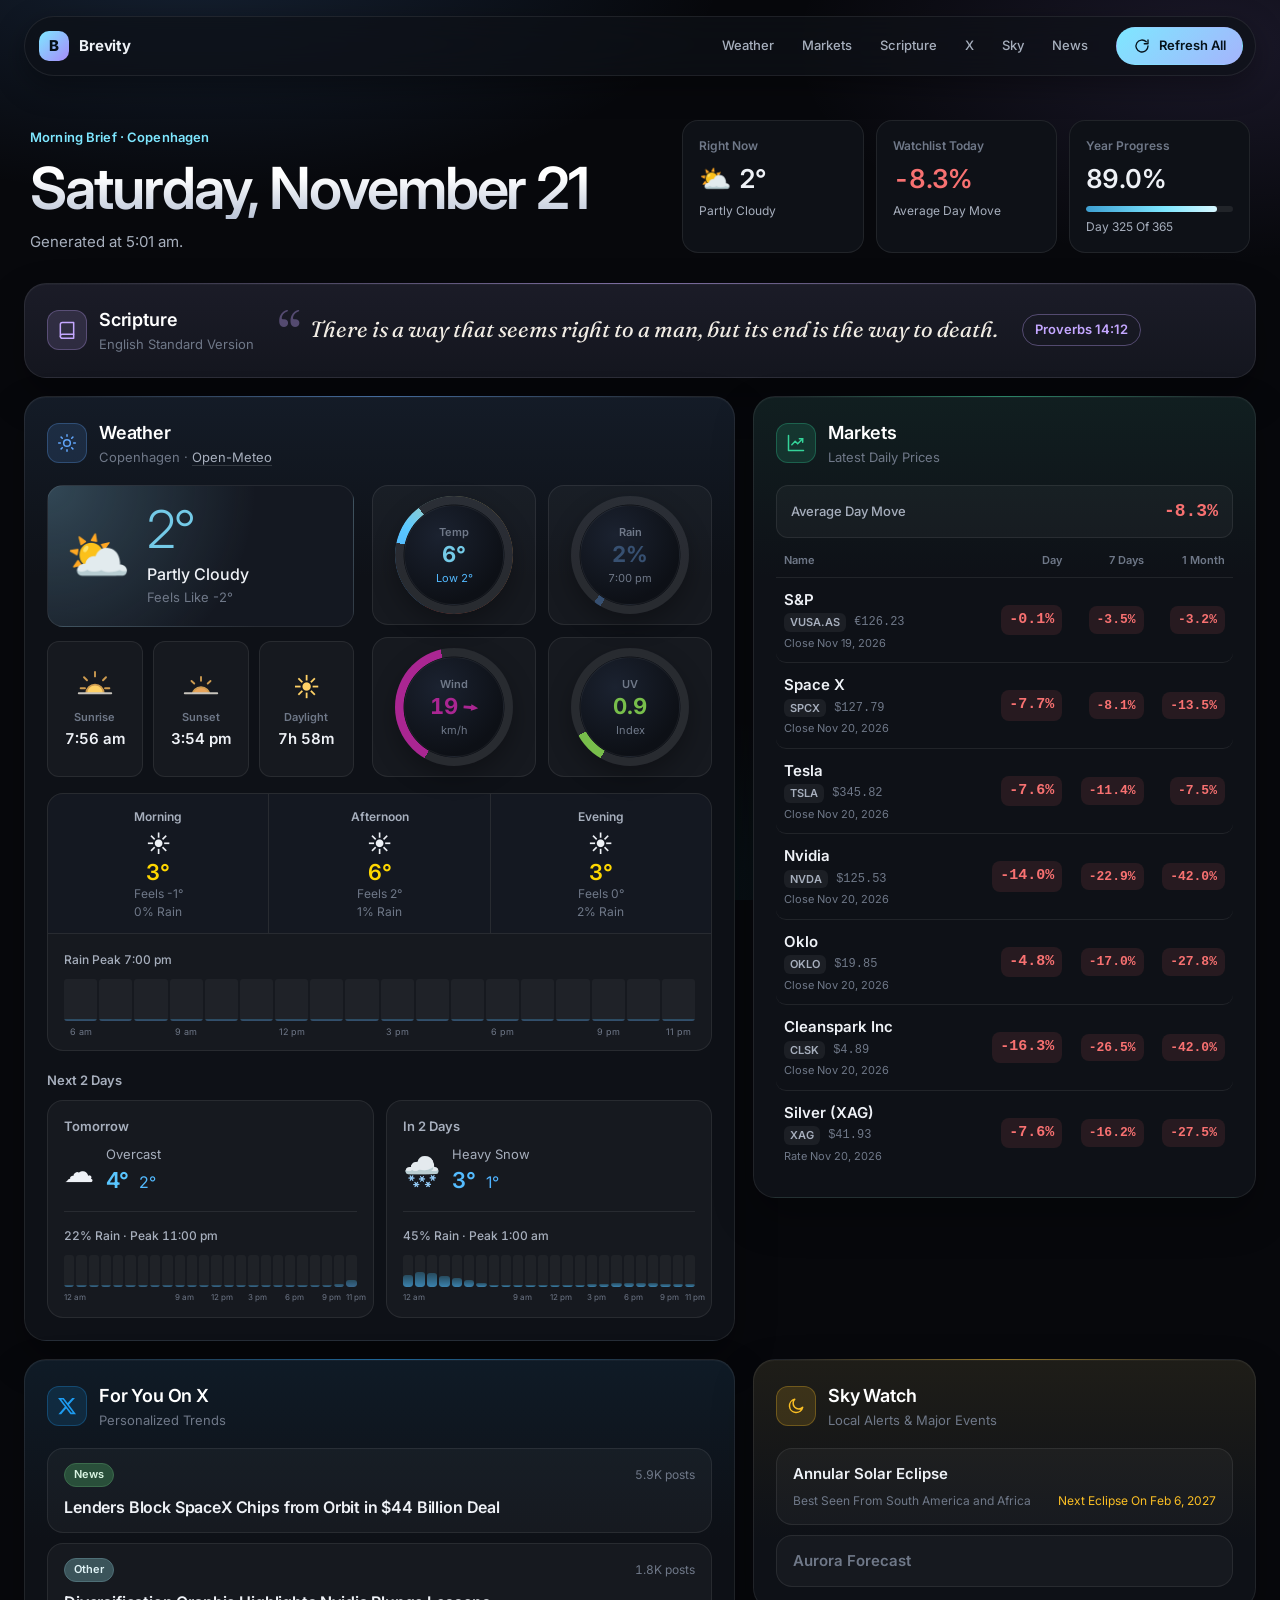
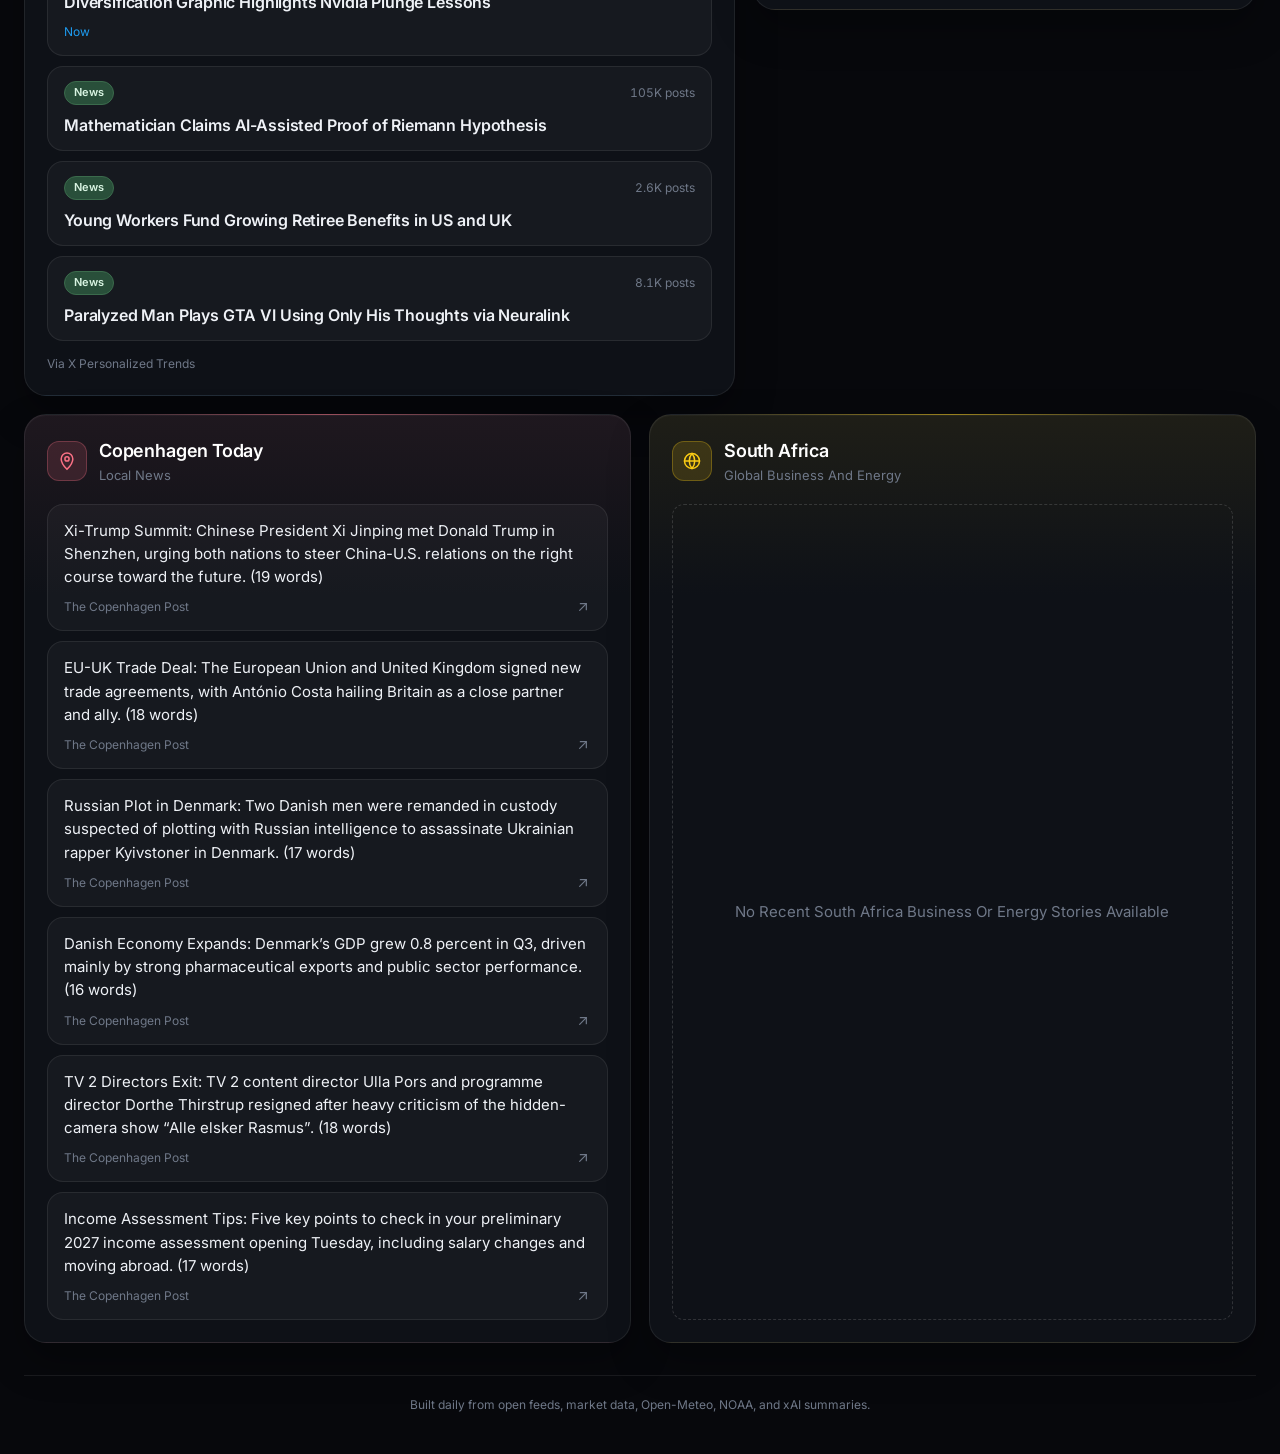
==== index.html @ 381da221 "Update Brevity content [skip ci]" ====
<!DOCTYPE html>
<html lang="en"><head>
    <meta charset="UTF-8">
    <meta name="viewport" content="width=device-width, initial-scale=1">
    <title>Brevity · Saturday, November 21</title>
    <meta name="description" content="Daily morning brief covering weather, markets, X, sky watch, and curated news.">
    <meta name="brevity-date" content="2026-11-21">
    <meta name="brevity-generated" content="2026-11-21T05:01:07+01:00" data-clock="5:01 am">
    <meta name="color-scheme" content="dark">
    <meta name="theme-color" content="#07080c">
    <link rel="icon" href="resources/favicon.png?v=eclipse" type="image/png">
    <link rel="icon" href="resources/favicon-32.png?v=eclipse" type="image/png" sizes="32x32">
    <link rel="icon" href="resources/favicon-16.png?v=eclipse" type="image/png" sizes="16x16">
    <link rel="apple-touch-icon" href="resources/apple-touch-icon.png?v=eclipse" sizes="180x180">
    <link rel="preconnect" href="https://fonts.googleapis.com" media="screen">
    <link rel="preconnect" href="https://fonts.gstatic.com" crossorigin media="screen">
    <link rel="stylesheet"
        href="https://fonts.googleapis.com/css2?family=Inter:wght@300;400;500;600;700&family=Fraunces:ital,wght@1,400;1,500&display=swap"
        media="screen">
    <link rel="stylesheet" href="brevity.css?v=revamp2">
    <link rel="stylesheet" href="brevity-web.css?v=revamp2" media="screen">
    <script src="brevity.js?v=revamp2" defer></script>
</head>

<body>
    <div class="page">
        <nav class="topbar" aria-label="Sections">
            <a class="brand" href="#top" aria-label="Brevity Home">
                <span class="brand-mark" aria-hidden="true">B</span>
                <span class="brand-name">Brevity</span>
            </a>
            <div class="topbar-links">
                <a href="#weather">Weather</a>
                <a href="#markets">Markets</a>
                <a href="#scripture">Scripture</a>
                <a href="#x">X</a>
                <a href="#sky">Sky</a>
                <a href="#copenhagen">News</a>
            </div>
            <button type="button" class="btn btn-primary" data-refresh-all data-repo="deanosmith/Brevity-Web"
                data-workflow="main.yml">
                <svg class="icon" viewBox="0 0 24 24" aria-hidden="true" focusable="false"><path d="M20 12a8 8 0 1 1-2.34-5.66" />
    <path d="M20 4v5h-5" /></svg><span data-refresh-label>Refresh All</span>
            </button>
        </nav>

        <header class="hero" id="top">
            <div class="hero-copy">
                <p class="eyebrow">Morning Brief · Copenhagen</p>
                <h1 class="hero-title">Saturday, November 21</h1>
                <p class="hero-sub">Generated at 5:01 am.</p>
            </div>
            <div class="hero-stats">
                <div class="stat">
                    <span class="stat-label">Right Now</span>
                    <span class="stat-value">
                        <span>⛅️</span>
                        <span>2°</span>
                    </span>
                    <span class="stat-sub">Partly Cloudy</span>
                </div>
                <div class="stat">
                    <span class="stat-label">Watchlist Today</span>
                    <span class="stat-value red">-8.3%</span>
                    <span class="stat-sub">Average Day Move</span>
                </div>
                <div class="stat">
                    <span class="stat-label">Year Progress</span>
                    <span class="stat-value">89.0%</span>
                    <span class="progress" aria-hidden="true"><span class="progress-fill"
                            style="width: 89.0%;"></span></span>
                    <span class="stat-sub">Day 325 Of 365</span>
                </div>
            </div>
        </header>

        <main class="layout">
            <section class="panel scripture-panel" id="scripture">
                <header class="panel-head">
    <div class="panel-title">
        <span class="panel-icon"><svg class="icon" viewBox="0 0 24 24" aria-hidden="true" focusable="false"><path d="M4 19.5A2.5 2.5 0 0 1 6.5 17H20V3H6.5A2.5 2.5 0 0 0 4 5.5z" />
    <path d="M4 19.5A2.5 2.5 0 0 0 6.5 22H20v-5" /></svg></span>
        <div class="panel-title-copy">
            <h2>Scripture</h2>
            <p class="panel-sub">
                English Standard Version
            </p>
        </div>
    </div>
</header>
                <div class="panel-body">
                    <figure class="verse">
                        <blockquote class="verse-text">There is a way that seems right to a man, but its end is the way to death.</blockquote>
                        <figcaption class="verse-caption">
                            <a class="verse-ref" href="https://www.biblegateway.com/passage/?search=Proverbs%2014%3A12&amp;version=ESV" target="_blank"
                                rel="noopener noreferrer">Proverbs 14:12</a>
                        </figcaption>
                    </figure>
                </div>
            </section>

            <section class="panel weather-panel" id="weather">
                <header class="panel-head">
    <div class="panel-title">
        <span class="panel-icon"><svg class="icon" viewBox="0 0 24 24" aria-hidden="true" focusable="false"><circle cx="12" cy="12" r="4" />
    <path
        d="M12 2v2M12 20v2M4.93 4.93l1.41 1.41M17.66 17.66l1.41 1.41M2 12h2M20 12h2M4.93 19.07l1.41-1.41M17.66 6.34l1.41-1.41" /></svg></span>
        <div class="panel-title-copy">
            <h2>Weather</h2>
            <p class="panel-sub">
                Copenhagen
                · <a class="source-link" href="https://open-meteo.com/" target="_blank" rel="noopener noreferrer">Open-Meteo</a>
            </p>
        </div>
    </div>
</header>
                <div class="panel-body">
                    <div class="weather-top">
                        <div class="weather-now-column">
                            <div class="weather-now-card"
                                style="--now-color: #87CEEB;">
                                <div class="weather-hero-icon">⛅️
                                </div>
                                <div class="weather-now-copy">
                                    <div class="weather-now-temp" style="color: #74cae7;">2°</div>
                                    <div class="weather-now-condition">Partly Cloudy</div>
                                    <div class="weather-now-feels">Feels Like -2°</div>
                                </div>
                            </div>

                            <div class="sun-path" role="img" aria-label="Sunrise and sunset">
                                <div class="sun-event">
                                    <svg class="sun-event-icon" viewBox="0 0 32 32" aria-hidden="true"
                                        focusable="false">
                                        <defs>
                                            <clipPath id="sunriseClip">
                                                <rect x="0" y="0" width="32" height="21" />
                                            </clipPath>
                                        </defs>
                                        <g clip-path="url(#sunriseClip)">
                                            <circle cx="16" cy="21" r="7" fill="#ffd166" stroke="#cd9b50"
                                                stroke-width="1.4" />
                                            <g fill="none" stroke="#cd9b50" stroke-width="1.5" stroke-linecap="round">
                                                <line x1="16" y1="4" x2="16" y2="7.5" />
                                                <line x1="7.2" y1="8.2" x2="9.6" y2="10.6" />
                                                <line x1="24.8" y1="8.2" x2="22.4" y2="10.6" />
                                                <line x1="4.5" y1="17" x2="8" y2="17" />
                                                <line x1="27.5" y1="17" x2="24" y2="17" />
                                            </g>
                                        </g>
                                        <line x1="3" y1="21" x2="29" y2="21" stroke="#c8c4bc" stroke-width="1.5"
                                            stroke-linecap="round" />
                                    </svg>
                                    <span class="sun-event-label">Sunrise</span>
                                    <span class="sun-event-time">7:56 am</span>
                                </div>
                                <div class="sun-event">
                                    <svg class="sun-event-icon" viewBox="0 0 32 32" aria-hidden="true"
                                        focusable="false">
                                        <defs>
                                            <clipPath id="sunsetClip">
                                                <rect x="0" y="0" width="32" height="21" />
                                            </clipPath>
                                        </defs>
                                        <g clip-path="url(#sunsetClip)">
                                            <circle cx="16" cy="23" r="7" fill="#e8a45a" stroke="#cd9b50"
                                                stroke-width="1.4" />
                                            <g fill="none" stroke="#cd9b50" stroke-width="1.5" stroke-linecap="round">
                                                <line x1="16" y1="8" x2="16" y2="11" />
                                                <line x1="8.4" y1="11.2" x2="10.6" y2="13.2" />
                                                <line x1="23.6" y1="11.2" x2="21.4" y2="13.2" />
                                            </g>
                                        </g>
                                        <line x1="3" y1="21" x2="29" y2="21" stroke="#c8c4bc" stroke-width="1.5"
                                            stroke-linecap="round" />
                                    </svg>
                                    <span class="sun-event-label">Sunset</span>
                                    <span class="sun-event-time">3:54 pm</span>
                                </div>
                                <div class="sun-event sun-daylight">
                                    <span class="sun-event-label">Daylight</span>
                                    <span class="sun-event-time">7h 58m</span>
                                </div>
                            </div>
                        </div>

                        <div class="dial-row">
                            <div class="dial-card">
                                <div class="dial dial-temp"
                                    style="--start: 20.0; --end: 31.4; --accent: #74cae7;">
                                    <div class="dial-face">
                                        <div class="dial-label">Temp</div>
                                        <div class="dial-value" style="color: #74cae7;">6°</div>
                                        <div class="dial-sub" style="color: #53b9ff;">Low 2°</div>
                                    </div>
                                </div>
                            </div>
                            <div class="dial-card">
                                <div class="dial"
                                    style="--progress: 2.0; --accent: #375071;">
                                    <div class="dial-face">
                                        <div class="dial-label">Rain</div>
                                        <div class="dial-value" style="color: #375071;">2%</div>
                                        <div class="dial-sub">7:00 pm</div>
                                    </div>
                                </div>
                            </div>
                            <div class="dial-card">
                                <div class="dial"
                                    style="--progress: 38.0; --accent: #aa2692;">
                                    <div class="dial-face">
                                        <div class="dial-label">Wind</div>
                                        <div class="dial-value" style="color: #aa2692;">19<span class="wind-arrow"
                                                style="--wind-dir: 275;" aria-hidden="true"><svg
                                                    viewBox="0 0 26 14" focusable="false">
                                                    <path d="M1 4.6h12.2V1.6L24.8 7 13.2 12.4V9.4H1z" />
                                                </svg></span></div>
                                        <div class="dial-sub">km/h</div>
                                    </div>
                                </div>
                            </div>
                            <div class="dial-card">
                                <div class="dial"
                                    style="--progress: 8.6; --accent: #78be4b;">
                                    <div class="dial-face">
                                        <div class="dial-label">UV</div>
                                        <div class="dial-value" style="color: #78be4b;">0.9</div>
                                        <div class="dial-sub">Index</div>
                                    </div>
                                </div>
                            </div>
                        </div>
                    </div>

                    <div class="period-strip">
                        <div class="period-grid">
                            <div class="period-card">
                                <div class="period-label">Morning</div>
                                <div class="period-icon">☀️</div>
                                <div class="period-temp" 
                                    style="color: #FFD700;" >3°</div>
                                <div class="period-feels">Feels -1°</div>
                                <div class="period-rain">0% Rain</div>
                            </div>
                            <div class="period-card">
                                <div class="period-label">Afternoon</div>
                                <div class="period-icon">☀️</div>
                                <div class="period-temp" 
                                    style="color: #FFD700;" >6°</div>
                                <div class="period-feels">Feels 2°</div>
                                <div class="period-rain">1% Rain</div>
                            </div>
                            <div class="period-card">
                                <div class="period-label">Evening</div>
                                <div class="period-icon">☀️</div>
                                <div class="period-temp" 
                                    style="color: #FFD700;" >3°</div>
                                <div class="period-feels">Feels 0°</div>
                                <div class="period-rain">2% Rain</div>
                            </div>
                        </div>
                        <div class="rain-timeline" style="--rain-color: #375071;">
    <div class="rain-timeline-head">
        <span class="rain-timeline-peak">Rain Peak 7:00 pm</span>
    </div>
    <div class="rain-timeline-track" aria-hidden="true">
        <div class="rain-bar" style="--rain: 0;"
            title="6:00 am · 0%"><span
                class="rain-bar-fill"></span></div>
        <div class="rain-bar" style="--rain: 0;"
            title="7:00 am · 0%"><span
                class="rain-bar-fill"></span></div>
        <div class="rain-bar" style="--rain: 0;"
            title="8:00 am · 0%"><span
                class="rain-bar-fill"></span></div>
        <div class="rain-bar" style="--rain: 0;"
            title="9:00 am · 0%"><span
                class="rain-bar-fill"></span></div>
        <div class="rain-bar" style="--rain: 0;"
            title="10:00 am · 0%"><span
                class="rain-bar-fill"></span></div>
        <div class="rain-bar" style="--rain: 0;"
            title="11:00 am · 0%"><span
                class="rain-bar-fill"></span></div>
        <div class="rain-bar" style="--rain: 0;"
            title="12:00 pm · 0%"><span
                class="rain-bar-fill"></span></div>
        <div class="rain-bar" style="--rain: 0;"
            title="1:00 pm · 0%"><span
                class="rain-bar-fill"></span></div>
        <div class="rain-bar" style="--rain: 0;"
            title="2:00 pm · 0%"><span
                class="rain-bar-fill"></span></div>
        <div class="rain-bar" style="--rain: 0;"
            title="3:00 pm · 0%"><span
                class="rain-bar-fill"></span></div>
        <div class="rain-bar" style="--rain: 0;"
            title="4:00 pm · 0%"><span
                class="rain-bar-fill"></span></div>
        <div class="rain-bar" style="--rain: 1;"
            title="5:00 pm · 1%"><span
                class="rain-bar-fill"></span></div>
        <div class="rain-bar" style="--rain: 1;"
            title="6:00 pm · 1%"><span
                class="rain-bar-fill"></span></div>
        <div class="rain-bar" style="--rain: 2;"
            title="7:00 pm · 2%"><span
                class="rain-bar-fill"></span></div>
        <div class="rain-bar" style="--rain: 2;"
            title="8:00 pm · 2%"><span
                class="rain-bar-fill"></span></div>
        <div class="rain-bar" style="--rain: 2;"
            title="9:00 pm · 2%"><span
                class="rain-bar-fill"></span></div>
        <div class="rain-bar" style="--rain: 2;"
            title="10:00 pm · 2%"><span
                class="rain-bar-fill"></span></div>
        <div class="rain-bar" style="--rain: 2;"
            title="11:00 pm · 2%"><span
                class="rain-bar-fill"></span></div>
    </div>
    <div class="rain-timeline-labels">
        <span class="rain-hour">6 am</span>
        <span class="rain-hour is-empty"></span>
        <span class="rain-hour is-empty"></span>
        <span class="rain-hour">9 am</span>
        <span class="rain-hour is-empty"></span>
        <span class="rain-hour is-empty"></span>
        <span class="rain-hour">12 pm</span>
        <span class="rain-hour is-empty"></span>
        <span class="rain-hour is-empty"></span>
        <span class="rain-hour">3 pm</span>
        <span class="rain-hour is-empty"></span>
        <span class="rain-hour is-empty"></span>
        <span class="rain-hour">6 pm</span>
        <span class="rain-hour is-empty"></span>
        <span class="rain-hour is-empty"></span>
        <span class="rain-hour">9 pm</span>
        <span class="rain-hour is-empty"></span>
        <span class="rain-hour">11 pm</span>
    </div>
</div>
                    </div>
                    <div class="forecast-block">
                        <h3 class="block-title">Next 2 Days</h3>
                        <div class="forecast-grid">
                            <div class="forecast-card">
                                <div class="forecast-day">Tomorrow</div>
                                <div class="forecast-main">
                                    <div class="forecast-icon">☁️</div>
                                    <div>
                                        <div class="forecast-condition">Overcast</div>
                                        <div class="forecast-temps">
                                            <span class="hi" style="color: #59c6ff;">4°</span>
                                            <span class="lo" style="color: #53baff;">2°</span>
                                        </div>
                                    </div>
                                </div>
                                <div class="rain-timeline compact" style="--rain-color: #39688e;">
    <div class="rain-timeline-head">
        <span class="rain-timeline-peak">22% Rain · Peak 11:00 pm</span>
    </div>
    <div class="rain-timeline-track" aria-hidden="true">
        <div class="rain-bar" style="--rain: 2;"
            title="12:00 am · 2%"><span
                class="rain-bar-fill"></span></div>
        <div class="rain-bar" style="--rain: 2;"
            title="1:00 am · 2%"><span
                class="rain-bar-fill"></span></div>
        <div class="rain-bar" style="--rain: 1;"
            title="2:00 am · 1%"><span
                class="rain-bar-fill"></span></div>
        <div class="rain-bar" style="--rain: 1;"
            title="3:00 am · 1%"><span
                class="rain-bar-fill"></span></div>
        <div class="rain-bar" style="--rain: 0;"
            title="4:00 am · 0%"><span
                class="rain-bar-fill"></span></div>
        <div class="rain-bar" style="--rain: 0;"
            title="5:00 am · 0%"><span
                class="rain-bar-fill"></span></div>
        <div class="rain-bar" style="--rain: 0;"
            title="6:00 am · 0%"><span
                class="rain-bar-fill"></span></div>
        <div class="rain-bar" style="--rain: 0;"
            title="7:00 am · 0%"><span
                class="rain-bar-fill"></span></div>
        <div class="rain-bar" style="--rain: 0;"
            title="8:00 am · 0%"><span
                class="rain-bar-fill"></span></div>
        <div class="rain-bar" style="--rain: 0;"
            title="9:00 am · 0%"><span
                class="rain-bar-fill"></span></div>
        <div class="rain-bar" style="--rain: 0;"
            title="10:00 am · 0%"><span
                class="rain-bar-fill"></span></div>
        <div class="rain-bar" style="--rain: 0;"
            title="11:00 am · 0%"><span
                class="rain-bar-fill"></span></div>
        <div class="rain-bar" style="--rain: 0;"
            title="12:00 pm · 0%"><span
                class="rain-bar-fill"></span></div>
        <div class="rain-bar" style="--rain: 0;"
            title="1:00 pm · 0%"><span
                class="rain-bar-fill"></span></div>
        <div class="rain-bar" style="--rain: 0;"
            title="2:00 pm · 0%"><span
                class="rain-bar-fill"></span></div>
        <div class="rain-bar" style="--rain: 0;"
            title="3:00 pm · 0%"><span
                class="rain-bar-fill"></span></div>
        <div class="rain-bar" style="--rain: 0;"
            title="4:00 pm · 0%"><span
                class="rain-bar-fill"></span></div>
        <div class="rain-bar" style="--rain: 0;"
            title="5:00 pm · 0%"><span
                class="rain-bar-fill"></span></div>
        <div class="rain-bar" style="--rain: 0;"
            title="6:00 pm · 0%"><span
                class="rain-bar-fill"></span></div>
        <div class="rain-bar" style="--rain: 0;"
            title="7:00 pm · 0%"><span
                class="rain-bar-fill"></span></div>
        <div class="rain-bar" style="--rain: 2;"
            title="8:00 pm · 2%"><span
                class="rain-bar-fill"></span></div>
        <div class="rain-bar" style="--rain: 4;"
            title="9:00 pm · 4%"><span
                class="rain-bar-fill"></span></div>
        <div class="rain-bar" style="--rain: 10;"
            title="10:00 pm · 10%"><span
                class="rain-bar-fill"></span></div>
        <div class="rain-bar" style="--rain: 22;"
            title="11:00 pm · 22%"><span
                class="rain-bar-fill"></span></div>
    </div>
    <div class="rain-timeline-labels">
        <span class="rain-hour">12 am</span>
        <span class="rain-hour is-empty"></span>
        <span class="rain-hour is-empty"></span>
        <span class="rain-hour is-empty"></span>
        <span class="rain-hour is-empty"></span>
        <span class="rain-hour is-empty"></span>
        <span class="rain-hour is-empty"></span>
        <span class="rain-hour is-empty"></span>
        <span class="rain-hour is-empty"></span>
        <span class="rain-hour">9 am</span>
        <span class="rain-hour is-empty"></span>
        <span class="rain-hour is-empty"></span>
        <span class="rain-hour">12 pm</span>
        <span class="rain-hour is-empty"></span>
        <span class="rain-hour is-empty"></span>
        <span class="rain-hour">3 pm</span>
        <span class="rain-hour is-empty"></span>
        <span class="rain-hour is-empty"></span>
        <span class="rain-hour">6 pm</span>
        <span class="rain-hour is-empty"></span>
        <span class="rain-hour is-empty"></span>
        <span class="rain-hour">9 pm</span>
        <span class="rain-hour is-empty"></span>
        <span class="rain-hour">11 pm</span>
    </div>
</div>
                            </div>
                            <div class="forecast-card">
                                <div class="forecast-day">In 2 Days</div>
                                <div class="forecast-main">
                                    <div class="forecast-icon">🌨️</div>
                                    <div>
                                        <div class="forecast-condition">Heavy Snow</div>
                                        <div class="forecast-temps">
                                            <span class="hi" style="color: #54bcff;">3°</span>
                                            <span class="lo" style="color: #4fb3ff;">1°</span>
                                        </div>
                                    </div>
                                </div>
                                <div class="rain-timeline compact" style="--rain-color: #3b83af;">
    <div class="rain-timeline-head">
        <span class="rain-timeline-peak">45% Rain · Peak 1:00 am</span>
    </div>
    <div class="rain-timeline-track" aria-hidden="true">
        <div class="rain-bar" style="--rain: 36;"
            title="12:00 am · 36%"><span
                class="rain-bar-fill"></span></div>
        <div class="rain-bar" style="--rain: 45;"
            title="1:00 am · 45%"><span
                class="rain-bar-fill"></span></div>
        <div class="rain-bar" style="--rain: 43;"
            title="2:00 am · 43%"><span
                class="rain-bar-fill"></span></div>
        <div class="rain-bar" style="--rain: 35;"
            title="3:00 am · 35%"><span
                class="rain-bar-fill"></span></div>
        <div class="rain-bar" style="--rain: 27;"
            title="4:00 am · 27%"><span
                class="rain-bar-fill"></span></div>
        <div class="rain-bar" style="--rain: 20;"
            title="5:00 am · 20%"><span
                class="rain-bar-fill"></span></div>
        <div class="rain-bar" style="--rain: 12;"
            title="6:00 am · 12%"><span
                class="rain-bar-fill"></span></div>
        <div class="rain-bar" style="--rain: 6;"
            title="7:00 am · 6%"><span
                class="rain-bar-fill"></span></div>
        <div class="rain-bar" style="--rain: 3;"
            title="8:00 am · 3%"><span
                class="rain-bar-fill"></span></div>
        <div class="rain-bar" style="--rain: 1;"
            title="9:00 am · 1%"><span
                class="rain-bar-fill"></span></div>
        <div class="rain-bar" style="--rain: 0;"
            title="10:00 am · 0%"><span
                class="rain-bar-fill"></span></div>
        <div class="rain-bar" style="--rain: 0;"
            title="11:00 am · 0%"><span
                class="rain-bar-fill"></span></div>
        <div class="rain-bar" style="--rain: 1;"
            title="12:00 pm · 1%"><span
                class="rain-bar-fill"></span></div>
        <div class="rain-bar" style="--rain: 2;"
            title="1:00 pm · 2%"><span
                class="rain-bar-fill"></span></div>
        <div class="rain-bar" style="--rain: 4;"
            title="2:00 pm · 4%"><span
                class="rain-bar-fill"></span></div>
        <div class="rain-bar" style="--rain: 8;"
            title="3:00 pm · 8%"><span
                class="rain-bar-fill"></span></div>
        <div class="rain-bar" style="--rain: 10;"
            title="4:00 pm · 10%"><span
                class="rain-bar-fill"></span></div>
        <div class="rain-bar" style="--rain: 11;"
            title="5:00 pm · 11%"><span
                class="rain-bar-fill"></span></div>
        <div class="rain-bar" style="--rain: 12;"
            title="6:00 pm · 12%"><span
                class="rain-bar-fill"></span></div>
        <div class="rain-bar" style="--rain: 12;"
            title="7:00 pm · 12%"><span
                class="rain-bar-fill"></span></div>
        <div class="rain-bar" style="--rain: 11;"
            title="8:00 pm · 11%"><span
                class="rain-bar-fill"></span></div>
        <div class="rain-bar" style="--rain: 9;"
            title="9:00 pm · 9%"><span
                class="rain-bar-fill"></span></div>
        <div class="rain-bar" style="--rain: 8;"
            title="10:00 pm · 8%"><span
                class="rain-bar-fill"></span></div>
        <div class="rain-bar" style="--rain: 10;"
            title="11:00 pm · 10%"><span
                class="rain-bar-fill"></span></div>
    </div>
    <div class="rain-timeline-labels">
        <span class="rain-hour">12 am</span>
        <span class="rain-hour is-empty"></span>
        <span class="rain-hour is-empty"></span>
        <span class="rain-hour is-empty"></span>
        <span class="rain-hour is-empty"></span>
        <span class="rain-hour is-empty"></span>
        <span class="rain-hour is-empty"></span>
        <span class="rain-hour is-empty"></span>
        <span class="rain-hour is-empty"></span>
        <span class="rain-hour">9 am</span>
        <span class="rain-hour is-empty"></span>
        <span class="rain-hour is-empty"></span>
        <span class="rain-hour">12 pm</span>
        <span class="rain-hour is-empty"></span>
        <span class="rain-hour is-empty"></span>
        <span class="rain-hour">3 pm</span>
        <span class="rain-hour is-empty"></span>
        <span class="rain-hour is-empty"></span>
        <span class="rain-hour">6 pm</span>
        <span class="rain-hour is-empty"></span>
        <span class="rain-hour is-empty"></span>
        <span class="rain-hour">9 pm</span>
        <span class="rain-hour is-empty"></span>
        <span class="rain-hour">11 pm</span>
    </div>
</div>
                            </div>
                        </div>
                    </div>
                </div>
            </section>

            <div class="stack">
                <section class="panel markets-panel" id="markets">
                    <header class="panel-head">
    <div class="panel-title">
        <span class="panel-icon"><svg class="icon" viewBox="0 0 24 24" aria-hidden="true" focusable="false"><path d="M3 3v18h18" />
    <path d="M7 14l4-4 3 3 6-6" />
    <path d="M16 7h4v4" /></svg></span>
        <div class="panel-title-copy">
            <h2>Markets</h2>
            <p class="panel-sub">
                Latest Daily Prices
            </p>
        </div>
    </div>
</header>
                    <div class="panel-body">
                        <div class="market-summary">
                            <span class="market-summary-label">Average Day Move</span>
                            <span class="avg-pill red">-8.3%</span>
                        </div>
                        <div class="stock-list">
                            <div class="stock-row stock-header">
                                <div class="stock-identity">Name</div>
                                <div class="stock-metrics">
                                    <div class="stock-metric-label">Day</div>
                                    <div class="stock-metric-label">7 Days</div>
                                    <div class="stock-metric-label">1 Month</div>
                                </div>
                            </div>
                            <div class="stock-row">
                                <div class="stock-identity">
                                    <div class="stock-name"><a href="https://finance.yahoo.com/quote/VUSA.AS/history/"
                                            title="Vanguard S&amp;P 500 UCITS ETF" target="_blank"
                                            rel="noopener noreferrer">S&amp;P</a></div>
                                    <div class="stock-sub"><span class="stock-symbol">VUSA.AS</span>
                                        <span class="stock-price">€126.23</span>
                                    </div>
                                    <div class="stock-as-of">Close Nov 19, 2026</div>
                                </div>
                                <div class="stock-metrics">
                                    <div class="stock-change stock-change-day red">-0.1%</div>
                                    <div class="stock-change red">-3.5%</div>
                                    <div class="stock-change red">-3.2%</div>
                                </div>
                            </div>
                            <div class="stock-row">
                                <div class="stock-identity">
                                    <div class="stock-name"><a href="https://finance.yahoo.com/quote/SPCX/history/"
                                            title="Space Exploration Technologies Corp." target="_blank"
                                            rel="noopener noreferrer">Space X</a></div>
                                    <div class="stock-sub"><span class="stock-symbol">SPCX</span>
                                        <span class="stock-price">$127.79</span>
                                    </div>
                                    <div class="stock-as-of">Close Nov 20, 2026</div>
                                </div>
                                <div class="stock-metrics">
                                    <div class="stock-change stock-change-day red">-7.7%</div>
                                    <div class="stock-change red">-8.1%</div>
                                    <div class="stock-change red">-13.5%</div>
                                </div>
                            </div>
                            <div class="stock-row">
                                <div class="stock-identity">
                                    <div class="stock-name"><a href="https://finance.yahoo.com/quote/TSLA/history/"
                                            title="Tesla, Inc." target="_blank"
                                            rel="noopener noreferrer">Tesla</a></div>
                                    <div class="stock-sub"><span class="stock-symbol">TSLA</span>
                                        <span class="stock-price">$345.82</span>
                                    </div>
                                    <div class="stock-as-of">Close Nov 20, 2026</div>
                                </div>
                                <div class="stock-metrics">
                                    <div class="stock-change stock-change-day red">-7.6%</div>
                                    <div class="stock-change red">-11.4%</div>
                                    <div class="stock-change red">-7.5%</div>
                                </div>
                            </div>
                            <div class="stock-row">
                                <div class="stock-identity">
                                    <div class="stock-name"><a href="https://finance.yahoo.com/quote/NVDA/history/"
                                            title="NVIDIA Corporation" target="_blank"
                                            rel="noopener noreferrer">Nvidia</a></div>
                                    <div class="stock-sub"><span class="stock-symbol">NVDA</span>
                                        <span class="stock-price">$125.53</span>
                                    </div>
                                    <div class="stock-as-of">Close Nov 20, 2026</div>
                                </div>
                                <div class="stock-metrics">
                                    <div class="stock-change stock-change-day red">-14.0%</div>
                                    <div class="stock-change red">-22.9%</div>
                                    <div class="stock-change red">-42.0%</div>
                                </div>
                            </div>
                            <div class="stock-row">
                                <div class="stock-identity">
                                    <div class="stock-name"><a href="https://finance.yahoo.com/quote/OKLO/history/"
                                            title="Oklo Inc." target="_blank"
                                            rel="noopener noreferrer">Oklo</a></div>
                                    <div class="stock-sub"><span class="stock-symbol">OKLO</span>
                                        <span class="stock-price">$19.85</span>
                                    </div>
                                    <div class="stock-as-of">Close Nov 20, 2026</div>
                                </div>
                                <div class="stock-metrics">
                                    <div class="stock-change stock-change-day red">-4.8%</div>
                                    <div class="stock-change red">-17.0%</div>
                                    <div class="stock-change red">-27.8%</div>
                                </div>
                            </div>
                            <div class="stock-row">
                                <div class="stock-identity">
                                    <div class="stock-name"><a href="https://finance.yahoo.com/quote/CLSK/history/"
                                            title="CleanSpark, Inc." target="_blank"
                                            rel="noopener noreferrer">Cleanspark Inc</a></div>
                                    <div class="stock-sub"><span class="stock-symbol">CLSK</span>
                                        <span class="stock-price">$4.89</span>
                                    </div>
                                    <div class="stock-as-of">Close Nov 20, 2026</div>
                                </div>
                                <div class="stock-metrics">
                                    <div class="stock-change stock-change-day red">-16.3%</div>
                                    <div class="stock-change red">-26.5%</div>
                                    <div class="stock-change red">-42.0%</div>
                                </div>
                            </div>
                            <div class="stock-row">
                                <div class="stock-identity">
                                    <div class="stock-name"><a href="https://www.tradingview.com/symbols/XAGUSD/"
                                            title="Silver Spot (USD) · Currency API Reference Rate" target="_blank"
                                            rel="noopener noreferrer">Silver (XAG)</a></div>
                                    <div class="stock-sub"><span class="stock-symbol">XAG</span>
                                        <span class="stock-price">$41.93</span>
                                    </div>
                                    <div class="stock-as-of">Rate Nov 20, 2026</div>
                                </div>
                                <div class="stock-metrics">
                                    <div class="stock-change stock-change-day red">-7.6%</div>
                                    <div class="stock-change red">-16.2%</div>
                                    <div class="stock-change red">-27.5%</div>
                                </div>
                            </div>
                        </div>
                    </div>
                </section>

            </div>

            <section class="panel x-panel" id="x">
                <header class="panel-head">
    <div class="panel-title">
        <span class="panel-icon"><svg class="icon icon-fill" viewBox="0 0 24 24" aria-hidden="true" focusable="false">
    <path
        d="M18.244 2.25h3.308l-7.227 8.26 8.502 11.24H16.17l-5.214-6.817L4.99 21.75H1.68l7.73-8.835L1.254 2.25H8.08l4.713 6.231zm-1.161 17.52h1.833L7.084 4.126H5.117z" />
</svg></span>
        <div class="panel-title-copy">
            <h2>For You On X</h2>
            <p class="panel-sub">
                Personalized Trends
            </p>
        </div>
    </div>
</header>
                <div class="panel-body">
                    <div class="x-list">
                        <article class="x-card">
                            <div class="x-card-top">
                                <span class="chip" style="--kw-bg: #294f3a; --kw-border: #3b6b4c; --kw-text: #d9f4e2;">News</span>
                                <span class="x-volume">5.9K posts</span>
                            </div>
                            <h3 class="x-card-title"><a class="stretched-link" href="https://x.com/search?q=Lenders%20Block%20SpaceX%20Chips&amp;src=typed_query" target="_blank"
                                    rel="noopener noreferrer">Lenders Block SpaceX Chips from Orbit in $44 Billion Deal</a></h3>
                        </article>
                        <article class="x-card">
                            <div class="x-card-top">
                                <span class="chip" style="--kw-bg: #3b545a; --kw-border: #4f6f77; --kw-text: #e0f3f6;">Other</span>
                                <span class="x-volume">1.8K posts</span>
                            </div>
                            <h3 class="x-card-title"><a class="stretched-link" href="https://x.com/search?q=Diversification%20Graphic%20Highlights%20Nvidia&amp;src=typed_query" target="_blank"
                                    rel="noopener noreferrer">Diversification Graphic Highlights Nvidia Plunge Lessons</a></h3>
                            <div class="x-card-foot">
                                <span class="trend-when">Now</span>
                            </div>
                        </article>
                        <article class="x-card">
                            <div class="x-card-top">
                                <span class="chip" style="--kw-bg: #294f3a; --kw-border: #3b6b4c; --kw-text: #d9f4e2;">News</span>
                                <span class="x-volume">105K posts</span>
                            </div>
                            <h3 class="x-card-title"><a class="stretched-link" href="https://x.com/search?q=Mathematician%20Claims%20AI-Assisted%20Proof&amp;src=typed_query" target="_blank"
                                    rel="noopener noreferrer">Mathematician Claims AI-Assisted Proof of Riemann Hypothesis</a></h3>
                        </article>
                        <article class="x-card">
                            <div class="x-card-top">
                                <span class="chip" style="--kw-bg: #294f3a; --kw-border: #3b6b4c; --kw-text: #d9f4e2;">News</span>
                                <span class="x-volume">2.6K posts</span>
                            </div>
                            <h3 class="x-card-title"><a class="stretched-link" href="https://x.com/search?q=Young%20Workers%20Fund%20Growing&amp;src=typed_query" target="_blank"
                                    rel="noopener noreferrer">Young Workers Fund Growing Retiree Benefits in US and UK</a></h3>
                        </article>
                        <article class="x-card">
                            <div class="x-card-top">
                                <span class="chip" style="--kw-bg: #294f3a; --kw-border: #3b6b4c; --kw-text: #d9f4e2;">News</span>
                                <span class="x-volume">8.1K posts</span>
                            </div>
                            <h3 class="x-card-title"><a class="stretched-link" href="https://x.com/search?q=Paralyzed%20Man%20Plays%20GTA&amp;src=typed_query" target="_blank"
                                    rel="noopener noreferrer">Paralyzed Man Plays GTA VI Using Only His Thoughts via Neuralink</a></h3>
                        </article>
                    </div>
                    <p class="panel-note">Via X Personalized Trends</p>
                </div>
            </section>

            <section class="panel sky-panel" id="sky">
                <header class="panel-head">
    <div class="panel-title">
        <span class="panel-icon"><svg class="icon" viewBox="0 0 24 24" aria-hidden="true" focusable="false"><path d="M20 13.5A8 8 0 1 1 10.5 4a6.5 6.5 0 0 0 9.5 9.5z" /></svg></span>
        <div class="panel-title-copy">
            <h2>Sky Watch</h2>
            <p class="panel-sub">
                Local Alerts &amp; Major Events
            </p>
        </div>
    </div>
</header>
                <div class="panel-body">
                    <div class="trend-list">
                        <a class="trend-card" href="https://science.nasa.gov/eclipses/future-eclipses/eclipse-2027/"
                            target="_blank" rel="noopener noreferrer">
                            <div class="trend-name">Annular Solar Eclipse</div>
                            <div class="trend-meta">
                                <span class="trend-detail">Best Seen From South America and Africa</span>
                                <span class="trend-when">Next Eclipse On Feb 6, 2027</span>
                            </div>
                        </a>
                        <a class="trend-card sky-source-link"
                            href="https://www.swpc.noaa.gov/products/aurora-30-minute-forecast" target="_blank"
                            rel="noopener noreferrer">
                            <div class="trend-name">Aurora Forecast</div>
                        </a>
                    </div>
                </div>
            </section>

            <section class="panel news-panel copenhagen-panel" id="copenhagen">
    <header class="panel-head">
    <div class="panel-title">
        <span class="panel-icon"><svg class="icon" viewBox="0 0 24 24" aria-hidden="true" focusable="false"><path d="M12 22s7-7.1 7-12.5a7 7 0 1 0-14 0C5 14.9 12 22 12 22z" />
    <circle cx="12" cy="9.5" r="2.5" /></svg></span>
        <div class="panel-title-copy">
            <h2>Copenhagen Today</h2>
            <p class="panel-sub">
                Local News
            </p>
        </div>
    </div>
</header>
    <div class="panel-body">
        <div class="news-list">
            <a class="news-item" href="https://cphpost.dk/2026-11-20/global/china-focus-xi-meets-trump-calling-for-continued-efforts-to-steer-china-u-s-relations-on-right-course/" target="_blank" rel="noopener noreferrer">
                <div class="news-headline">Xi-Trump Summit: Chinese President Xi Jinping met Donald Trump in Shenzhen, urging both nations to steer China-U.S. relations on the right course toward the future. (19 words)</div>
                <div class="news-foot">
                    <span class="news-source">The Copenhagen Post</span>
                    <span class="news-arrow"><svg class="icon" viewBox="0 0 24 24" aria-hidden="true" focusable="false"><path d="M7 17L17 7" />
    <path d="M8 7h9v9" /></svg></span>
                </div>
            </a>
            <a class="news-item" href="https://cphpost.dk/2026-11-20/global/eu-and-uk-strike-trade-agreements/" target="_blank" rel="noopener noreferrer">
                <div class="news-headline">EU-UK Trade Deal: The European Union and United Kingdom signed new trade agreements, with António Costa hailing Britain as a close partner and ally. (18 words)</div>
                <div class="news-foot">
                    <span class="news-source">The Copenhagen Post</span>
                    <span class="news-arrow"><svg class="icon" viewBox="0 0 24 24" aria-hidden="true" focusable="false"><path d="M7 17L17 7" />
    <path d="M8 7h9v9" /></svg></span>
                </div>
            </a>
            <a class="news-item" href="https://cphpost.dk/2026-11-20/news/round-up/two-danes-suspected-of-russian-intelligence-plot-to-kill-ukrainian-rapper-in-denmark-2/" target="_blank" rel="noopener noreferrer">
                <div class="news-headline">Russian Plot in Denmark: Two Danish men were remanded in custody suspected of plotting with Russian intelligence to assassinate Ukrainian rapper Kyivstoner in Denmark. (17 words)</div>
                <div class="news-foot">
                    <span class="news-source">The Copenhagen Post</span>
                    <span class="news-arrow"><svg class="icon" viewBox="0 0 24 24" aria-hidden="true" focusable="false"><path d="M7 17L17 7" />
    <path d="M8 7h9v9" /></svg></span>
                </div>
            </a>
            <a class="news-item" href="https://cphpost.dk/2026-11-20/news/round-up/danish-economy-grows-as-pharmaceutical-exports-drive-expansion/" target="_blank" rel="noopener noreferrer">
                <div class="news-headline">Danish Economy Expands: Denmark’s GDP grew 0.8 percent in Q3, driven mainly by strong pharmaceutical exports and public sector performance. (16 words)</div>
                <div class="news-foot">
                    <span class="news-source">The Copenhagen Post</span>
                    <span class="news-arrow"><svg class="icon" viewBox="0 0 24 24" aria-hidden="true" focusable="false"><path d="M7 17L17 7" />
    <path d="M8 7h9v9" /></svg></span>
                </div>
            </a>
            <a class="news-item" href="https://cphpost.dk/2026-11-20/news/round-up/two-tv-2-directors-leave-after-hidden-camera-programme-controversy/" target="_blank" rel="noopener noreferrer">
                <div class="news-headline">TV 2 Directors Exit: TV 2 content director Ulla Pors and programme director Dorthe Thirstrup resigned after heavy criticism of the hidden-camera show “Alle elsker Rasmus”. (18 words)</div>
                <div class="news-foot">
                    <span class="news-source">The Copenhagen Post</span>
                    <span class="news-arrow"><svg class="icon" viewBox="0 0 24 24" aria-hidden="true" focusable="false"><path d="M7 17L17 7" />
    <path d="M8 7h9v9" /></svg></span>
                </div>
            </a>
            <a class="news-item" href="https://cphpost.dk/2026-11-20/life-in-denmark/working-in-denmark-five-things-to-check-in-your-preliminary-income-assessment-for-2027/" target="_blank" rel="noopener noreferrer">
                <div class="news-headline">Income Assessment Tips: Five key points to check in your preliminary 2027 income assessment opening Tuesday, including salary changes and moving abroad. (17 words)</div>
                <div class="news-foot">
                    <span class="news-source">The Copenhagen Post</span>
                    <span class="news-arrow"><svg class="icon" viewBox="0 0 24 24" aria-hidden="true" focusable="false"><path d="M7 17L17 7" />
    <path d="M8 7h9v9" /></svg></span>
                </div>
            </a>
        </div>
    </div>
</section>
            <section class="panel news-panel south-africa-panel" id="south-africa">
    <header class="panel-head">
    <div class="panel-title">
        <span class="panel-icon"><svg class="icon" viewBox="0 0 24 24" aria-hidden="true" focusable="false"><circle cx="12" cy="12" r="9" />
    <path d="M3 12h18M12 3a14 14 0 0 1 0 18M12 3a14 14 0 0 0 0 18" /></svg></span>
        <div class="panel-title-copy">
            <h2>South Africa</h2>
            <p class="panel-sub">
                Global Business And Energy
            </p>
        </div>
    </div>
</header>
    <div class="panel-body">
        <div class="empty-state">No
            Recent
            South Africa Business Or Energy Stories Available</div>
    </div>
</section>
        </main>

        <footer class="site-footer">
            <p>Built daily from open feeds, market data, Open-Meteo, NOAA, and xAI summaries.</p>
        </footer>
    </div>

    <dialog class="modal" id="refresh-dialog" aria-labelledby="refresh-dialog-title">
        <form method="dialog" class="modal-card" data-refresh-form>
            <h2 id="refresh-dialog-title">Refresh The Whole Brief?</h2>
            <p class="modal-text">This runs the full morning update for every block and uses AI tokens, the same as the
                05:00 run. It takes about 2 to 3 minutes, and this page reloads itself when the new brief is published.
            </p>
            <div class="modal-field" data-token-field hidden>
                <label for="refresh-token">GitHub Token</label>
                <input id="refresh-token" type="password" autocomplete="off" spellcheck="false"
                    placeholder="github_pat_…">
                <p class="modal-hint">Needed once. Use a fine-grained token with Actions: Read And Write on this
                    repository only. It is saved in this browser and nowhere else.</p>
            </div>
            <p class="modal-error" data-refresh-error role="alert" hidden></p>
            <div class="modal-actions">
                <button type="button" class="btn btn-ghost" data-token-forget hidden>Forget Token</button>
                <button type="submit" value="cancel" class="btn" formnovalidate>Cancel</button>
                <button type="submit" value="confirm" class="btn btn-primary" data-refresh-confirm>Refresh All</button>
            </div>
        </form>
    </dialog>
</body>

</html>
---- brevity.css ----
/* Brevity design system. Shared by the website and the optional Slack PDF. */

:root {
    --bg: #07080c;
    --surface: #0e1117;
    --surface-raised: #141821;
    --surface-soft: rgba(255, 255, 255, 0.035);
    --surface-hover: rgba(255, 255, 255, 0.06);
    --border: rgba(255, 255, 255, 0.08);
    --border-strong: rgba(255, 255, 255, 0.14);
    --text: #eef1f6;
    --text-2: #a7afbd;
    --text-3: #6f7888;
    --green: #34d399;
    --red: #f87171;
    --grey: #8a93a0;
    --accent: #7ee7ff;
    --radius-lg: 22px;
    --radius-md: 16px;
    --radius-sm: 12px;
    --font: "Inter", system-ui, -apple-system, BlinkMacSystemFont, "Segoe UI", Roboto, "Helvetica Neue", sans-serif;
    --font-serif: "Fraunces", Georgia, "Times New Roman", serif;
    --font-mono: ui-monospace, "SF Mono", "JetBrains Mono", Menlo, Consolas, monospace;
}

@page {
    size: A4;
    margin: 0.45cm;
    background-color: #07080c;
}

* {
    box-sizing: border-box;
}

body {
    margin: 0;
    font-family: var(--font);
    font-size: 15px;
    line-height: 1.5;
    color: var(--text);
    background-color: var(--bg);
    -webkit-font-smoothing: antialiased;
}

a {
    color: inherit;
    text-decoration: none;
}

h1, h2, h3, p {
    margin: 0;
}

[hidden] {
    display: none !important;
}

.page {
    width: 100%;
    max-width: 1440px;
    margin: 0 auto;
    padding: 16px 24px 40px;
}

/* ------------------------------------------------------------ Icons & Buttons */

.icon {
    width: 18px;
    height: 18px;
    flex: 0 0 auto;
    fill: none;
    stroke: currentColor;
    stroke-width: 1.8;
    stroke-linecap: round;
    stroke-linejoin: round;
}

.icon-fill {
    fill: currentColor;
    stroke: none;
}

.btn {
    display: inline-flex;
    flex: 0 0 auto;
    align-items: center;
    justify-content: center;
    gap: 8px;
    height: 38px;
    padding: 0 16px;
    border-radius: 999px;
    font: inherit;
    font-size: 13px;
    font-weight: 600;
    color: var(--text-2);
    background: var(--surface-soft);
    border: 1px solid var(--border);
    cursor: pointer;
}

.btn-primary {
    color: #06121a;
    border-color: transparent;
    background: linear-gradient(135deg, #7ee7ff 0%, #a5b4fc 100%);
}

.btn-ghost {
    margin-right: auto;
    background: transparent;
    border-color: transparent;
    color: var(--text-3);
}

.btn:disabled {
    cursor: progress;
    opacity: 0.7;
}

/* ------------------------------------------------------------ Dialog */

.modal {
    width: min(92vw, 460px);
    padding: 0;
    color: var(--text);
    background: transparent;
    border: none;
}

.modal::backdrop {
    background: rgba(3, 5, 9, 0.7);
    -webkit-backdrop-filter: blur(6px);
    backdrop-filter: blur(6px);
}

.modal-card {
    display: flex;
    flex-direction: column;
    gap: 14px;
    padding: 24px;
    border: 1px solid var(--border-strong);
    border-radius: var(--radius-lg);
    background: var(--surface-raised);
    box-shadow: 0 24px 60px rgba(0, 0, 0, 0.5);
}

.modal-card h2 {
    font-size: 20px;
}

.modal-text,
.modal-hint {
    color: var(--text-2);
    font-size: 14px;
    line-height: 1.55;
}

.modal-hint {
    font-size: 12px;
    color: var(--text-3);
}

.modal-field {
    display: flex;
    flex-direction: column;
    gap: 6px;
}

.modal-field label {
    font-size: 13px;
    font-weight: 600;
}

.modal-field input {
    height: 40px;
    padding: 0 12px;
    border-radius: var(--radius-sm);
    border: 1px solid var(--border-strong);
    background: var(--surface);
    color: var(--text);
    font: inherit;
    font-size: 14px;
}

.modal-error {
    padding: 10px 12px;
    border-radius: var(--radius-sm);
    color: #fecaca;
    background: rgba(248, 113, 113, 0.12);
    font-size: 13px;
}

.modal-actions {
    display: flex;
    justify-content: flex-end;
    gap: 8px;
    margin-top: 4px;
}

/* ------------------------------------------------------------ Top Bar & Hero */

.topbar {
    display: flex;
    align-items: center;
    gap: 16px;
    padding: 10px 12px 10px 14px;
    border: 1px solid var(--border);
    border-radius: 999px;
    background: rgba(14, 17, 23, 0.9);
}

.brand {
    display: inline-flex;
    flex: 0 0 auto;
    align-items: center;
    gap: 10px;
    font-weight: 700;
    letter-spacing: -0.01em;
}

.brand-mark {
    display: inline-grid;
    place-items: center;
    width: 30px;
    height: 30px;
    border-radius: 10px;
    color: #06121a;
    font-weight: 800;
    background: linear-gradient(135deg, #7ee7ff 0%, #a78bfa 100%);
}

.topbar-links {
    display: flex;
    gap: 4px;
    margin-left: auto;
    overflow-x: auto;
    scrollbar-width: none;
}

.topbar-links::-webkit-scrollbar {
    display: none;
}

.topbar-links a {
    padding: 7px 12px;
    border-radius: 999px;
    color: var(--text-2);
    font-size: 13px;
    font-weight: 500;
    white-space: nowrap;
}

.hero {
    display: grid;
    grid-template-columns: minmax(0, 1.1fr) minmax(0, 1fr);
    gap: 28px;
    align-items: end;
    padding: 44px 6px 30px;
}

.eyebrow {
    color: #7ee7ff;
    font-size: 13px;
    font-weight: 600;
    letter-spacing: 0.01em;
    margin-bottom: 10px;
}

.hero-title {
    font-size: clamp(34px, 5vw, 58px);
    font-weight: 600;
    line-height: 1.05;
    letter-spacing: -0.035em;
    color: #ffffff;
    background: linear-gradient(180deg, #ffffff 30%, #b9c3d6 100%);
    -webkit-background-clip: text;
    background-clip: text;
    -webkit-text-fill-color: transparent;
}

.hero-sub {
    margin-top: 12px;
    color: var(--text-2);
    font-size: 15px;
}

.hero-stats {
    display: grid;
    grid-template-columns: repeat(3, minmax(0, 1fr));
    gap: 12px;
}

.stat {
    display: flex;
    flex-direction: column;
    gap: 4px;
    min-width: 0;
    padding: 16px;
    border: 1px solid var(--border);
    border-radius: var(--radius-md);
    background: var(--surface);
}

.stat-label {
    color: var(--text-3);
    font-size: 12px;
    font-weight: 600;
}

.stat-value {
    display: inline-flex;
    align-items: center;
    gap: 8px;
    font-size: 26px;
    font-weight: 600;
    letter-spacing: -0.02em;
    font-variant-numeric: tabular-nums;
}

.stat-sub {
    color: var(--text-2);
    font-size: 12px;
    overflow: hidden;
    text-overflow: ellipsis;
    white-space: nowrap;
}

.progress {
    display: block;
    height: 6px;
    margin: 4px 0 2px;
    border-radius: 999px;
    background: rgba(255, 255, 255, 0.08);
    overflow: hidden;
}

.progress-fill {
    display: block;
    height: 100%;
    border-radius: 999px;
    background: linear-gradient(90deg, #3d9fd2 0%, #7ee7ff 60%, #d7f7ff 100%);
}

/* ------------------------------------------------------------ Layout & Panels */

.layout {
    display: grid;
    grid-template-columns: repeat(12, minmax(0, 1fr));
    gap: 18px;
    align-items: stretch;
}

.weather-panel { grid-column: span 7; --accent: #60a5fa; }
.stack { grid-column: span 5; display: flex; flex-direction: column; gap: 18px; min-width: 0; }
.markets-panel { --accent: #34d399; }
.scripture-panel { grid-column: 1 / -1; --accent: #c4a7ff; }
.x-panel { grid-column: span 7; --accent: #1d9bf0; }
.sky-panel { grid-column: span 5; align-self: start; --accent: #fbbf24; }
.copenhagen-panel { grid-column: span 6; --accent: #fb7185; }
.south-africa-panel { grid-column: span 6; --accent: #facc15; }

.panel {
    position: relative;
    display: flex;
    flex-direction: column;
    min-width: 0;
    padding: 22px;
    border: 1px solid var(--border);
    border-radius: var(--radius-lg);
    background: var(--surface);
    background: linear-gradient(180deg, color-mix(in srgb, var(--accent) 7%, var(--surface)) 0%, var(--surface) 180px);
}

.panel::before {
    content: "";
    position: absolute;
    top: -1px;
    left: 28px;
    right: 28px;
    height: 1px;
    background: linear-gradient(90deg, transparent, var(--accent), transparent);
    opacity: 0.55;
}

.panel-head {
    display: flex;
    justify-content: space-between;
    align-items: flex-start;
    gap: 12px;
    margin-bottom: 18px;
}

.panel-title {
    display: flex;
    align-items: center;
    gap: 12px;
    min-width: 0;
}

.panel-icon {
    display: inline-grid;
    place-items: center;
    width: 40px;
    height: 40px;
    flex: 0 0 40px;
    border-radius: 12px;
    color: var(--accent);
    background: rgba(255, 255, 255, 0.05);
    background: color-mix(in srgb, var(--accent) 14%, transparent);
    border: 1px solid color-mix(in srgb, var(--accent) 28%, transparent);
}

.panel-icon .icon {
    width: 20px;
    height: 20px;
}

.panel-title-copy {
    min-width: 0;
}

h2 {
    font-size: 18px;
    font-weight: 600;
    letter-spacing: -0.01em;
    color: #ffffff;
}

.panel-sub {
    margin-top: 2px;
    color: var(--text-3);
    font-size: 13px;
}

.source-link {
    color: var(--text-2);
    text-decoration: underline;
    text-decoration-color: var(--border-strong);
    text-underline-offset: 3px;
}

.panel-body {
    display: flex;
    flex-direction: column;
    flex: 1 1 auto;
    min-width: 0;
}

.panel-note {
    margin-top: 14px;
    color: var(--text-3);
    font-size: 12px;
}

.block-title {
    margin: 20px 0 10px;
    color: var(--text-2);
    font-size: 13px;
    font-weight: 600;
}

.empty-state {
    display: flex;
    flex: 1 1 auto;
    align-items: center;
    justify-content: center;
    min-height: 90px;
    padding: 18px 14px;
    color: var(--text-3);
    text-align: center;
    border: 1px dashed var(--border-strong);
    border-radius: var(--radius-sm);
}

.card {
    border: 1px solid var(--border);
    border-radius: var(--radius-md);
    background: var(--surface-soft);
}

.chip {
    display: inline-flex;
    align-items: center;
    padding: 3px 9px;
    border-radius: 999px;
    font-size: 11px;
    font-weight: 600;
    line-height: 1.4;
    color: var(--kw-text, var(--text-2));
    background: var(--kw-bg, var(--surface-hover));
    border: 1px solid var(--kw-border, var(--border));
}

.green { color: var(--green); }
.red { color: var(--red); }
.grey { color: var(--grey); }

/* ------------------------------------------------------------ Weather */

.weather-top {
    display: grid;
    grid-template-columns: minmax(0, 0.95fr) minmax(0, 1.05fr);
    gap: 18px;
    align-items: stretch;
}

.weather-now-column {
    display: flex;
    flex-direction: column;
    gap: 14px;
    min-width: 0;
}

.weather-now-card {
    --now-color: #87ceeb;
    display: flex;
    align-items: center;
    gap: 16px;
    padding: 18px;
    border: 1px solid var(--border);
    border-radius: var(--radius-md);
    background: radial-gradient(circle at 0% 0%, rgba(96, 165, 250, 0.22) 0%, transparent 60%), var(--surface-raised);
    background: radial-gradient(circle at 0% 0%, color-mix(in srgb, var(--now-color) 26%, transparent) 0%, transparent 62%), var(--surface-raised);
}

.weather-hero-icon {
    font-size: 52px;
    line-height: 1;
}

.weather-now-temp {
    font-size: 52px;
    font-weight: 300;
    line-height: 1;
    letter-spacing: -0.04em;
}

.weather-now-condition {
    margin-top: 6px;
    font-size: 16px;
    font-weight: 500;
    color: var(--text);
}

.weather-now-feels {
    margin-top: 2px;
    font-size: 13px;
    color: var(--text-3);
}

.sun-path {
    display: grid;
    grid-template-columns: repeat(3, minmax(0, 1fr));
    gap: 10px;
    flex: 1 1 auto;
}

.sun-event {
    display: flex;
    flex-direction: column;
    align-items: center;
    justify-content: center;
    gap: 2px;
    padding: 12px 8px;
    border: 1px solid var(--border);
    border-radius: var(--radius-sm);
    background: var(--surface-soft);
}

.sun-event-icon {
    display: block;
    width: 40px;
    height: 40px;
}

.sun-daylight::before {
    content: "☀︎";
    font-size: 26px;
    line-height: 40px;
    color: #ffd166;
}

.sun-event-label {
    color: var(--text-3);
    font-size: 11px;
    font-weight: 600;
}

.sun-event-time {
    font-size: 15px;
    font-weight: 600;
    font-variant-numeric: tabular-nums;
    white-space: nowrap;
}

.dial-row {
    display: grid;
    grid-template-columns: repeat(2, minmax(0, 1fr));
    gap: 12px;
}

.dial-card {
    display: flex;
    justify-content: center;
    align-items: center;
    padding: 10px;
    border: 1px solid var(--border);
    border-radius: var(--radius-md);
    background: var(--surface-soft);
}

.dial {
    --progress: 0;
    --accent: #7ee7ff;
    position: relative;
    width: min(100%, 118px);
    aspect-ratio: 1;
    border-radius: 50%;
    isolation: isolate;
    background:
        radial-gradient(circle at center, var(--surface) 0 60%, transparent 61%),
        conic-gradient(from 210deg, var(--accent) calc(var(--progress) * 1%), rgba(255, 255, 255, 0.08) 0);
}

/* Shared -5C..30C scale; the bright arc spans today's low to high. */
.dial-temp {
    --start: 0;
    --end: 50;
    background:
        radial-gradient(circle at center, var(--surface) 0 60%, transparent 61%),
        conic-gradient(from 210deg, rgba(255, 255, 255, 0.08) 0 100%);
}

.dial-temp::after {
    content: "";
    position: absolute;
    inset: 0;
    border-radius: 50%;
    background: conic-gradient(from 210deg, #4094ff 0%, #5ac8ff 25%, #ffd666 50%, #ff8c42 75%, #ff453a 100%);
    -webkit-mask-image:
        conic-gradient(from 210deg, transparent 0 calc(var(--start) * 1%), #000 0 calc(var(--end) * 1%), transparent 0),
        radial-gradient(circle at center, transparent 0 60%, #000 61%);
    -webkit-mask-composite: source-in;
    mask-image:
        conic-gradient(from 210deg, transparent 0 calc(var(--start) * 1%), #000 0 calc(var(--end) * 1%), transparent 0),
        radial-gradient(circle at center, transparent 0 60%, #000 61%);
    mask-composite: intersect;
    pointer-events: none;
    z-index: 0;
}

.dial::before {
    content: "";
    position: absolute;
    inset: 9px;
    border-radius: 50%;
    background: radial-gradient(circle at 35% 30%, #1b2230 0%, #0d1016 72%);
    border: 1px solid rgba(255, 255, 255, 0.05);
}

.dial-face {
    position: absolute;
    inset: 0;
    z-index: 1;
    display: flex;
    flex-direction: column;
    align-items: center;
    justify-content: center;
    text-align: center;
}

.dial-label {
    color: var(--text-3);
    font-size: 11px;
    font-weight: 600;
}

.dial-value {
    display: inline-flex;
    align-items: center;
    gap: 5px;
    margin-top: 2px;
    font-size: 22px;
    font-weight: 700;
    line-height: 1.1;
    font-variant-numeric: tabular-nums;
}

.dial-sub {
    min-height: 15px;
    margin-top: 3px;
    color: var(--text-3);
    font-size: 11px;
    font-variant-numeric: tabular-nums;
    white-space: nowrap;
}

.wind-arrow {
    display: inline-flex;
    width: 16px;
    height: 16px;
    align-items: center;
    justify-content: center;
    transform: rotate(calc(var(--wind-dir, 0) * 1deg + 90deg));
}

.wind-arrow svg {
    width: 16px;
    height: 9px;
    fill: currentColor;
}

.period-strip {
    margin-top: 16px;
    border: 1px solid var(--border);
    border-radius: var(--radius-md);
    background: var(--surface-soft);
    overflow: hidden;
}

.period-grid {
    display: grid;
    grid-template-columns: repeat(3, minmax(0, 1fr));
    gap: 1px;
    background: var(--border);
}

.period-card {
    padding: 14px 12px 12px;
    text-align: center;
    background: var(--surface-raised);
}

.period-label {
    color: var(--text-2);
    font-size: 12px;
    font-weight: 600;
}

.period-icon {
    margin: 6px 0 4px;
    font-size: 24px;
    line-height: 1;
}

.period-temp {
    font-size: 22px;
    font-weight: 600;
    line-height: 1.15;
}

.period-feels,
.period-rain {
    min-height: 18px;
    color: var(--text-3);
    font-size: 12px;
}

.rain-timeline {
    --rain-color: #40c4ff;
    padding: 14px 16px 14px;
    border-top: 1px solid var(--border);
}

.rain-timeline.compact {
    margin-top: 14px;
    padding: 12px 0 0;
}

.rain-timeline-head {
    margin-bottom: 8px;
}

.rain-timeline-peak {
    color: var(--text-2);
    font-size: 12px;
    font-weight: 500;
    font-variant-numeric: tabular-nums;
}

.rain-timeline-track {
    display: flex;
    align-items: flex-end;
    gap: 2px;
    height: 42px;
}

.rain-timeline.compact .rain-timeline-track {
    height: 32px;
}

.rain-bar {
    --rain: 0;
    display: flex;
    flex: 1 1 0;
    align-items: flex-end;
    min-width: 0;
    height: 100%;
    border-radius: 3px;
    background: rgba(255, 255, 255, 0.04);
    overflow: hidden;
}

.rain-bar-fill {
    display: block;
    width: 100%;
    height: max(2px, calc(var(--rain) * 1%));
    border-radius: 3px;
    background: linear-gradient(180deg, rgba(64, 196, 255, 0.25), var(--rain-color));
}

.rain-timeline-labels {
    display: flex;
    gap: 2px;
    margin-top: 6px;
}

.rain-hour {
    flex: 1 1 0;
    min-width: 0;
    color: var(--text-3);
    font-size: 9px;
    line-height: 1;
    text-align: center;
    white-space: nowrap;
    overflow: visible;
}

.rain-timeline.compact .rain-hour {
    font-size: 8px;
}

.rain-hour.is-empty {
    color: transparent;
}

.forecast-grid {
    display: grid;
    grid-template-columns: repeat(2, minmax(0, 1fr));
    gap: 12px;
}

.forecast-card {
    padding: 16px;
    border: 1px solid var(--border);
    border-radius: var(--radius-md);
    background: var(--surface-soft);
}

.forecast-day {
    margin-bottom: 8px;
    color: var(--text-2);
    font-size: 13px;
    font-weight: 600;
}

.forecast-main {
    display: flex;
    align-items: center;
    gap: 12px;
}

.forecast-icon {
    font-size: 30px;
    line-height: 1;
}

.forecast-condition {
    color: var(--text-2);
    font-size: 13px;
}

.forecast-temps {
    display: flex;
    align-items: baseline;
    gap: 10px;
}

.forecast-temps .hi {
    font-size: 22px;
    font-weight: 600;
}

.forecast-temps .lo {
    font-size: 16px;
}

/* ------------------------------------------------------------ Markets */

.market-summary {
    display: flex;
    align-items: center;
    justify-content: space-between;
    gap: 12px;
    margin-bottom: 10px;
    padding: 12px 14px;
    border: 1px solid var(--border);
    border-radius: var(--radius-sm);
    background: var(--surface-soft);
}

.market-summary-label {
    color: var(--text-2);
    font-size: 13px;
    font-weight: 500;
}

.avg-pill {
    font-family: var(--font-mono);
    font-size: 18px;
    font-weight: 700;
    font-variant-numeric: tabular-nums;
}

.stock-list {
    display: flex;
    flex-direction: column;
}

.stock-row {
    display: grid;
    grid-template-columns: minmax(0, 1fr) minmax(0, 1.25fr);
    align-items: center;
    gap: 12px;
    padding: 11px 8px;
    border-bottom: 1px solid var(--border);
}

.stock-row:last-child {
    border-bottom: none;
}

.stock-header {
    padding-top: 4px;
    padding-bottom: 8px;
}

.stock-header .stock-identity,
.stock-metric-label {
    color: var(--text-3);
    font-size: 11px;
    font-weight: 600;
}

.stock-identity {
    min-width: 0;
}

.stock-name {
    font-size: 15px;
    font-weight: 600;
    white-space: nowrap;
    overflow: hidden;
    text-overflow: ellipsis;
}

.stock-sub {
    display: flex;
    flex-wrap: wrap;
    align-items: center;
    gap: 8px;
    margin-top: 2px;
}

.stock-symbol {
    padding: 1px 6px;
    border-radius: 6px;
    color: var(--text-2);
    background: var(--surface-hover);
    font-size: 11px;
    font-weight: 600;
}

.stock-price {
    color: var(--text-3);
    font-family: var(--font-mono);
    font-size: 12px;
    font-variant-numeric: tabular-nums;
}

.stock-as-of {
    margin-top: 3px;
    color: var(--text-3);
    font-size: 11px;
}

.stock-metrics {
    display: grid;
    grid-template-columns: repeat(3, minmax(0, 1fr));
    gap: 6px;
    align-items: center;
    text-align: right;
}

.stock-change {
    justify-self: end;
    padding: 4px 8px;
    border-radius: 8px;
    font-family: var(--font-mono);
    font-size: 13px;
    font-weight: 700;
    font-variant-numeric: tabular-nums;
    white-space: nowrap;
}

.stock-change.green { background: rgba(52, 211, 153, 0.1); }
.stock-change.red { background: rgba(248, 113, 113, 0.1); }

.stock-change-day {
    font-size: 15px;
}

/* ------------------------------------------------------------ Scripture */

.scripture-panel {
    flex-direction: row;
    align-items: center;
    gap: 24px;
}

.scripture-panel .panel-head {
    flex: 0 0 auto;
    margin-bottom: 0;
}

.scripture-panel .panel-body {
    flex: 1 1 auto;
    min-width: 0;
    justify-content: center;
}

.verse {
    position: relative;
    display: flex;
    align-items: center;
    gap: 24px;
    margin: 0;
    padding: 0 0 0 32px;
}

.verse::before {
    content: "\201C";
    position: absolute;
    top: -10px;
    left: 0;
    font-family: var(--font-serif);
    font-size: 64px;
    line-height: 1;
    color: var(--accent);
    opacity: 0.35;
}

.verse-text {
    margin: 0;
    min-width: 0;
    font-family: var(--font-serif);
    font-size: 22px;
    font-style: italic;
    font-weight: 400;
    line-height: 1.45;
    color: #f1ece4;
}

.verse-caption {
    flex: 0 0 auto;
    margin-top: 0;
}

.verse-ref {
    display: inline-flex;
    align-items: center;
    padding: 5px 12px;
    border-radius: 999px;
    color: var(--accent);
    font-size: 13px;
    font-weight: 600;
    border: 1px solid var(--border-strong);
    border: 1px solid color-mix(in srgb, var(--accent) 35%, transparent);
}

/* ------------------------------------------------------------ X */

.x-pulse {
    margin-bottom: 14px;
    padding: 14px 16px;
    border-radius: var(--radius-md);
    color: var(--text);
    font-size: 14px;
    line-height: 1.55;
    background: rgba(29, 155, 240, 0.1);
    border: 1px solid rgba(29, 155, 240, 0.25);
}

.x-pulse-label {
    display: block;
    margin-bottom: 2px;
    color: var(--accent);
    font-size: 12px;
    font-weight: 600;
}

.x-list {
    display: flex;
    flex-direction: column;
    gap: 10px;
}

.x-card {
    position: relative;
    padding: 14px 16px;
    border: 1px solid var(--border);
    border-radius: var(--radius-md);
    background: var(--surface-soft);
}

.x-card-top {
    display: flex;
    align-items: center;
    flex-wrap: wrap;
    gap: 6px;
}

.x-volume {
    margin-left: auto;
    color: var(--text-3);
    font-size: 12px;
    font-variant-numeric: tabular-nums;
}

.sentiment-bullish { color: #6ee7b7; background: rgba(52, 211, 153, 0.12); border-color: rgba(52, 211, 153, 0.3); }
.sentiment-bearish { color: #fca5a5; background: rgba(248, 113, 113, 0.12); border-color: rgba(248, 113, 113, 0.3); }
.sentiment-mixed { color: #fcd34d; background: rgba(251, 191, 36, 0.12); border-color: rgba(251, 191, 36, 0.3); }
.sentiment-neutral { color: var(--text-2); }

.x-card-title {
    margin-top: 10px;
    font-size: 16px;
    font-weight: 600;
    line-height: 1.35;
    letter-spacing: -0.01em;
}

.stretched-link::after {
    content: "";
    position: absolute;
    inset: 0;
    border-radius: inherit;
}

.x-card-summary {
    margin-top: 6px;
    color: var(--text-2);
    font-size: 14px;
    line-height: 1.55;
}

.x-card-why {
    margin-top: 8px;
    color: var(--text);
    font-size: 13px;
    line-height: 1.5;
}

.x-card-why span {
    margin-right: 6px;
    color: var(--accent);
    font-weight: 600;
}

.x-card-foot {
    display: flex;
    align-items: center;
    justify-content: space-between;
    flex-wrap: wrap;
    gap: 8px;
    margin-top: 10px;
    color: var(--text-3);
    font-size: 12px;
}

.x-accounts {
    position: relative;
    z-index: 1;
    display: flex;
    gap: 8px;
}

.x-accounts a {
    color: var(--accent);
    font-weight: 500;
}

/* ------------------------------------------------------------ Sky Watch */

.trend-list {
    display: flex;
    flex-direction: column;
    flex: 1 1 auto;
    gap: 10px;
}

.trend-card {
    display: block;
    padding: 14px 16px;
    border: 1px solid var(--border);
    border-radius: var(--radius-md);
    background: var(--surface-soft);
}

.trend-name {
    font-size: 15px;
    font-weight: 600;
}

.trend-meta {
    display: flex;
    justify-content: space-between;
    align-items: flex-start;
    gap: 12px;
    margin-top: 6px;
    color: var(--text-3);
    font-size: 12px;
}

.trend-when {
    color: var(--accent);
    text-align: right;
}

.sky-source-link {
    color: var(--text-3);
}

.sky-source-link:hover {
    color: var(--text-2);
    border-color: var(--border-strong);
}

.trend-card.sky-alert,
.trend-card.sky-alert:hover {
    position: relative;
    overflow: hidden;
    border-color: var(--red);
    background: color-mix(in srgb, var(--red) 12%, var(--surface-soft));
    box-shadow: 0 0 20px rgba(248, 113, 113, 0.14);
}

.sky-alert-label {
    display: block;
    margin-bottom: 8px;
    color: var(--red);
    font-size: 11px;
    font-weight: 700;
}

.sky-alert .trend-name {
    color: #fecaca;
    font-weight: 700;
}

.sky-alert .trend-meta,
.sky-alert .trend-when {
    color: #fca5a5;
}

/* ------------------------------------------------------------ News */

.news-list {
    display: grid;
    grid-template-columns: minmax(0, 1fr);
    gap: 10px;
    flex: 1 1 auto;
}

.news-item {
    display: flex;
    flex-direction: column;
    justify-content: space-between;
    gap: 10px;
    padding: 14px 16px;
    border: 1px solid var(--border);
    border-radius: var(--radius-md);
    background: var(--surface-soft);
}

.news-headline {
    font-size: 15px;
    line-height: 1.55;
    color: var(--text);
}

.news-foot {
    display: flex;
    align-items: center;
    justify-content: space-between;
    gap: 10px;
    color: var(--text-3);
    font-size: 12px;
}

.news-source {
    overflow: hidden;
    text-overflow: ellipsis;
    white-space: nowrap;
}

.news-arrow {
    display: inline-flex;
    color: var(--text-3);
}

.news-arrow .icon {
    width: 16px;
    height: 16px;
}

.keyword-badges {
    display: flex;
    flex-wrap: wrap;
    gap: 4px;
    margin-bottom: 6px;
}

.keyword-badge {
    display: inline-block;
    padding: 2px 8px;
    border-radius: 999px;
    font-size: 10.5px;
    font-weight: 600;
    color: var(--kw-text, var(--text));
    background: var(--kw-bg, var(--surface-hover));
    border: 1px solid var(--kw-border, var(--border));
}

.keyword-text {
    display: block;
}

/* ------------------------------------------------------------ Footer */

.site-footer {
    margin-top: 32px;
    padding-top: 20px;
    border-top: 1px solid var(--border);
    color: var(--text-3);
    font-size: 12px;
    text-align: center;
}

.site-footer p + p {
    margin-top: 4px;
}

@media print {
    .topbar {
        display: none;
    }
}
---- brevity-web.css ----
/* Screen-only polish: ambient background, sticky bar, motion, hover, responsive layout. */

html {
    min-height: 100%;
    scroll-behavior: smooth;
    scroll-padding-top: 88px;
    background:
        radial-gradient(ellipse 70% 45% at 15% -5%, rgba(96, 165, 250, 0.16), transparent 60%),
        radial-gradient(ellipse 55% 40% at 95% 5%, rgba(167, 139, 250, 0.12), transparent 60%),
        radial-gradient(ellipse 50% 35% at 50% 100%, rgba(34, 211, 238, 0.06), transparent 60%),
        var(--bg);
    background-attachment: fixed;
}

body {
    min-height: 100vh;
    background: transparent;
}

/* ------------------------------------------------------------ Top Bar */

.topbar {
    position: sticky;
    top: 12px;
    z-index: 20;
    background: rgba(14, 17, 23, 0.72);
    -webkit-backdrop-filter: blur(18px) saturate(140%);
    backdrop-filter: blur(18px) saturate(140%);
    box-shadow: 0 10px 30px rgba(0, 0, 0, 0.35);
}

.topbar-links a {
    transition: color 0.15s ease, background-color 0.15s ease;
}

.topbar-links a:hover {
    color: var(--text);
    background: var(--surface-hover);
}

.btn {
    transition: color 0.15s ease, border-color 0.15s ease, background-color 0.15s ease, transform 0.15s ease, box-shadow 0.15s ease;
}

.btn-primary:hover:not(:disabled) {
    box-shadow: 0 6px 22px rgba(126, 231, 255, 0.28);
    transform: translateY(-1px);
}

.btn:not(.btn-primary):hover:not(:disabled) {
    color: var(--text);
    background: var(--surface-hover);
}

.btn:focus-visible,
.modal-field input:focus-visible,
a:focus-visible {
    outline: 2px solid var(--accent);
    outline-offset: 2px;
}

@keyframes spin {
    to { transform: rotate(360deg); }
}

.btn.is-refreshing .icon {
    animation: spin 0.8s linear infinite;
}

@keyframes modal-in {
    from { opacity: 0; transform: translateY(8px) scale(0.98); }
    to { opacity: 1; transform: none; }
}

.modal[open] {
    animation: modal-in 0.18s ease-out;
}

/* ------------------------------------------------------------ Panels */

.panel {
    box-shadow: 0 1px 0 rgba(255, 255, 255, 0.03) inset, 0 18px 40px rgba(0, 0, 0, 0.3);
    transition: border-color 0.25s ease, box-shadow 0.25s ease;
}

.panel:hover {
    border-color: var(--border-strong);
}

@keyframes rise-in {
    from { opacity: 0; transform: translateY(10px); }
    to { opacity: 1; transform: none; }
}

.hero,
.layout .panel {
    animation: rise-in 0.5s ease-out both;
}

.layout > .panel:nth-child(2),
.layout .stack > .panel { animation-delay: 0.05s; }
.layout > .panel:nth-child(3) { animation-delay: 0.1s; }
.layout > .panel:nth-child(4) { animation-delay: 0.15s; }
.layout > .panel:nth-child(5) { animation-delay: 0.2s; }
.layout > .panel:nth-child(n + 6) { animation-delay: 0.25s; }

/* ------------------------------------------------------------ Interactive Cards */

.news-item,
.trend-card,
.x-card,
.stat {
    transition: border-color 0.15s ease, background-color 0.15s ease, transform 0.15s ease;
}

.news-item:hover,
.trend-card:hover,
.x-card:hover {
    border-color: color-mix(in srgb, var(--accent) 40%, transparent);
    background: var(--surface-hover);
    transform: translateY(-1px);
}

.news-item:hover .news-arrow,
.x-card:hover .x-card-title {
    color: var(--accent);
}

.sky-alert::before {
    content: "";
    position: absolute;
    inset: 0;
    pointer-events: none;
    background: linear-gradient(110deg, transparent 38%, rgba(255, 218, 218, 0.06) 45%, rgba(255, 235, 235, 0.24) 50%, rgba(255, 218, 218, 0.06) 55%, transparent 62%);
    transform: translateX(-120%);
    animation: sky-alert-shimmer 5s ease-in-out infinite;
}

@keyframes sky-alert-shimmer {
    0%, 45% { transform: translateX(-120%); }
    85%, 100% { transform: translateX(120%); }
}

.x-accounts a:hover,
.verse-ref:hover,
.source-link:hover {
    color: #ffffff;
}

.stock-row:not(.stock-header) {
    border-radius: 10px;
    transition: background-color 0.15s ease;
}

.stock-row:not(.stock-header):hover {
    background: var(--surface-soft);
}

.rain-bar-fill {
    transition: height 0.4s ease;
}

.dial {
    box-shadow: 0 10px 24px rgba(0, 0, 0, 0.3);
}

/* ------------------------------------------------------------ Responsive */

@media (max-width: 1180px) {
    .weather-panel,
    .stack,
    .x-panel,
    .sky-panel {
        grid-column: span 12;
    }
}

@media (max-width: 900px) {
    .hero {
        grid-template-columns: 1fr;
        padding-top: 32px;
    }

    .copenhagen-panel,
    .south-africa-panel {
        grid-column: span 12;
    }
}

@media (max-width: 720px) {
    .page {
        padding: 10px 12px 28px;
    }

    .topbar {
        top: 8px;
        gap: 10px;
    }

    .brand-name,
    .topbar .btn-primary span {
        display: none;
    }

    .topbar .btn-primary {
        width: 38px;
        padding: 0;
    }

    .hero-stats {
        grid-template-columns: repeat(2, minmax(0, 1fr));
    }

    .hero-stats .stat:last-child {
        grid-column: span 2;
    }

    .layout {
        gap: 12px;
    }

    .panel {
        padding: 16px;
        border-radius: 18px;
    }

    .panel-head {
        flex-wrap: wrap;
    }

    .weather-top {
        grid-template-columns: 1fr;
    }

    .stock-row {
        grid-template-columns: minmax(0, 0.9fr) minmax(0, 1.4fr);
        gap: 8px;
        padding: 10px 4px;
    }

    .stock-change {
        padding: 3px 5px;
        font-size: 12px;
    }

    .stock-change-day {
        font-size: 13px;
    }

    .scripture-panel {
        flex-direction: column;
        align-items: stretch;
        gap: 16px;
    }

    .verse {
        flex-direction: column;
        align-items: flex-start;
        gap: 12px;
    }

    .verse-text {
        font-size: 20px;
    }
}

@media (max-width: 520px) {
    .forecast-grid {
        grid-template-columns: 1fr;
    }

    .period-card {
        padding: 12px 6px 10px;
    }

    .weather-now-temp,
    .weather-hero-icon {
        font-size: 44px;
    }
}

@media (prefers-reduced-motion: reduce) {
    *,
    *::before,
    *::after {
        animation: none !important;
        transition: none !important;
        scroll-behavior: auto !important;
    }
}
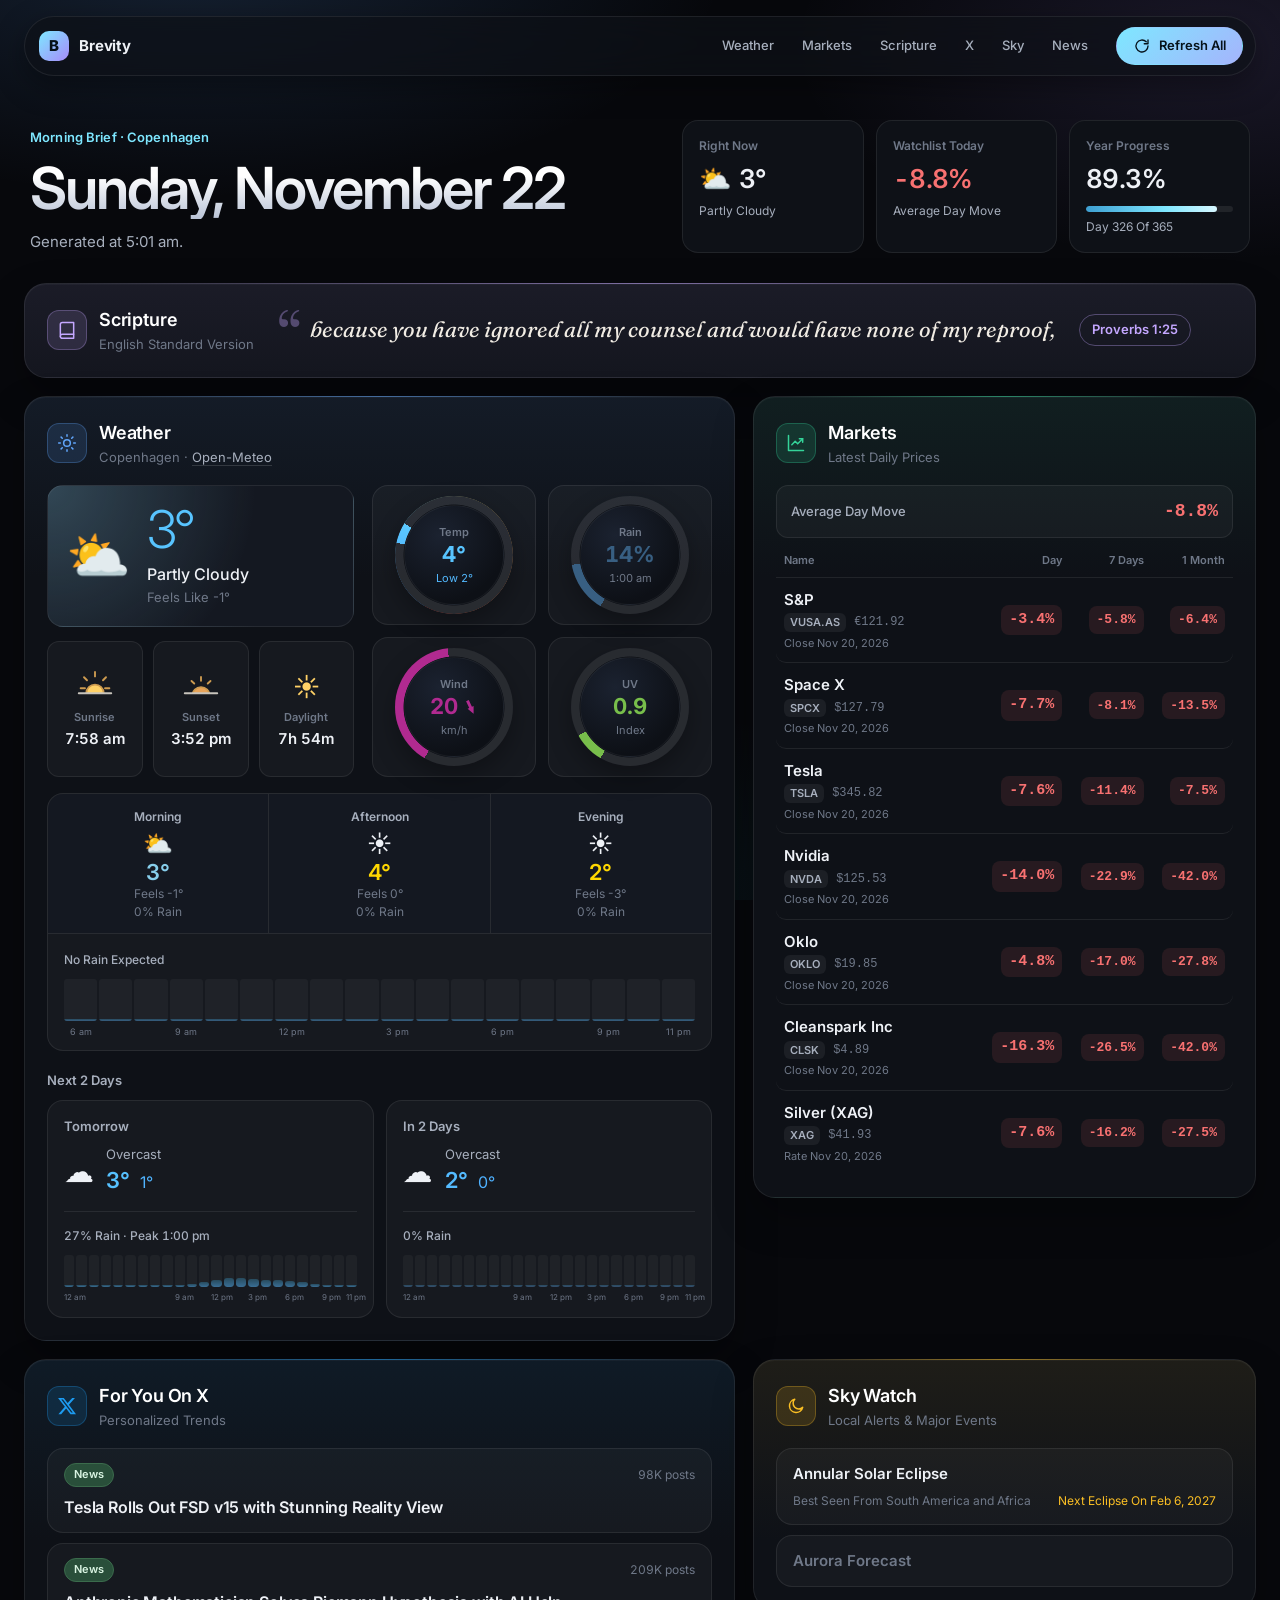
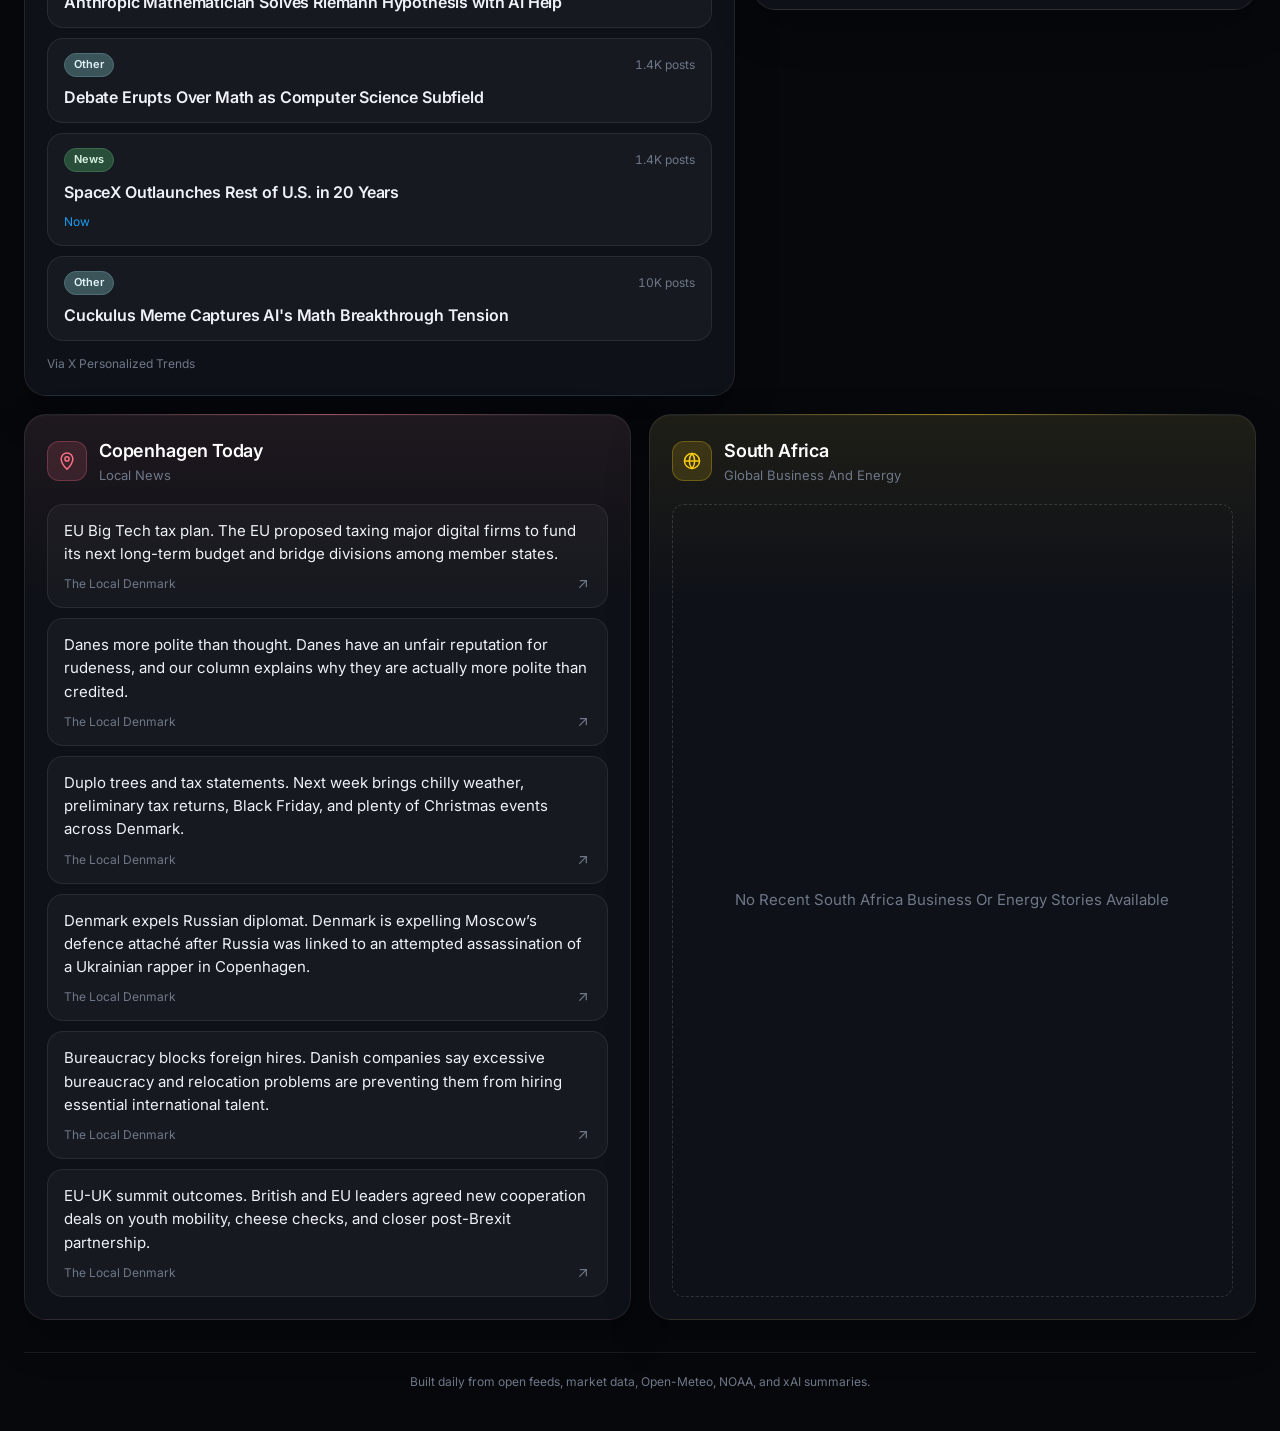
==== commit d829bd0e: "Update Brevity content [skip ci]" ====
--- a/index.html
+++ b/index.html
@@ -2,10 +2,10 @@
 <html lang="en"><head>
     <meta charset="UTF-8">
     <meta name="viewport" content="width=device-width, initial-scale=1">
-    <title>Brevity · Saturday, November 21</title>
+    <title>Brevity · Sunday, November 22</title>
     <meta name="description" content="Daily morning brief covering weather, markets, X, sky watch, and curated news.">
-    <meta name="brevity-date" content="2026-11-21">
-    <meta name="brevity-generated" content="2026-11-21T05:01:07+01:00" data-clock="5:01 am">
+    <meta name="brevity-date" content="2026-11-22">
+    <meta name="brevity-generated" content="2026-11-22T05:01:15+01:00" data-clock="5:01 am">
     <meta name="color-scheme" content="dark">
     <meta name="theme-color" content="#07080c">
     <link rel="icon" href="resources/favicon.png?v=eclipse" type="image/png">
@@ -47,7 +47,7 @@
         <header class="hero" id="top">
             <div class="hero-copy">
                 <p class="eyebrow">Morning Brief · Copenhagen</p>
-                <h1 class="hero-title">Saturday, November 21</h1>
+                <h1 class="hero-title">Sunday, November 22</h1>
                 <p class="hero-sub">Generated at 5:01 am.</p>
             </div>
             <div class="hero-stats">
@@ -55,21 +55,21 @@
                     <span class="stat-label">Right Now</span>
                     <span class="stat-value">
                         <span>⛅️</span>
-                        <span>2°</span>
+                        <span>3°</span>
                     </span>
                     <span class="stat-sub">Partly Cloudy</span>
                 </div>
                 <div class="stat">
                     <span class="stat-label">Watchlist Today</span>
-                    <span class="stat-value red">-8.3%</span>
+                    <span class="stat-value red">-8.8%</span>
                     <span class="stat-sub">Average Day Move</span>
                 </div>
                 <div class="stat">
                     <span class="stat-label">Year Progress</span>
-                    <span class="stat-value">89.0%</span>
+                    <span class="stat-value">89.3%</span>
                     <span class="progress" aria-hidden="true"><span class="progress-fill"
-                            style="width: 89.0%;"></span></span>
-                    <span class="stat-sub">Day 325 Of 365</span>
+                            style="width: 89.3%;"></span></span>
+                    <span class="stat-sub">Day 326 Of 365</span>
                 </div>
             </div>
         </header>
@@ -90,10 +90,10 @@
 </header>
                 <div class="panel-body">
                     <figure class="verse">
-                        <blockquote class="verse-text">There is a way that seems right to a man, but its end is the way to death.</blockquote>
+                        <blockquote class="verse-text">because you have ignored all my counsel and would have none of my reproof,</blockquote>
                         <figcaption class="verse-caption">
-                            <a class="verse-ref" href="https://www.biblegateway.com/passage/?search=Proverbs%2014%3A12&amp;version=ESV" target="_blank"
-                                rel="noopener noreferrer">Proverbs 14:12</a>
+                            <a class="verse-ref" href="https://www.biblegateway.com/passage/?search=Proverbs%201%3A25&amp;version=ESV" target="_blank"
+                                rel="noopener noreferrer">Proverbs 1:25</a>
                         </figcaption>
                     </figure>
                 </div>
@@ -122,9 +122,9 @@
                                 <div class="weather-hero-icon">⛅️
                                 </div>
                                 <div class="weather-now-copy">
-                                    <div class="weather-now-temp" style="color: #74cae7;">2°</div>
+                                    <div class="weather-now-temp" style="color: #58c4ff;">3°</div>
                                     <div class="weather-now-condition">Partly Cloudy</div>
-                                    <div class="weather-now-feels">Feels Like -2°</div>
+                                    <div class="weather-now-feels">Feels Like -1°</div>
                                 </div>
                             </div>
 
@@ -152,7 +152,7 @@
                                             stroke-linecap="round" />
                                     </svg>
                                     <span class="sun-event-label">Sunrise</span>
-                                    <span class="sun-event-time">7:56 am</span>
+                                    <span class="sun-event-time">7:58 am</span>
                                 </div>
                                 <div class="sun-event">
                                     <svg class="sun-event-icon" viewBox="0 0 32 32" aria-hidden="true"
@@ -175,11 +175,11 @@
                                             stroke-linecap="round" />
                                     </svg>
                                     <span class="sun-event-label">Sunset</span>
-                                    <span class="sun-event-time">3:54 pm</span>
+                                    <span class="sun-event-time">3:52 pm</span>
                                 </div>
                                 <div class="sun-event sun-daylight">
                                     <span class="sun-event-label">Daylight</span>
-                                    <span class="sun-event-time">7h 58m</span>
+                                    <span class="sun-event-time">7h 54m</span>
                                 </div>
                             </div>
                         </div>
@@ -187,31 +187,31 @@
                         <div class="dial-row">
                             <div class="dial-card">
                                 <div class="dial dial-temp"
-                                    style="--start: 20.0; --end: 31.4; --accent: #74cae7;">
+                                    style="--start: 20.0; --end: 25.7; --accent: #58c4ff;">
                                     <div class="dial-face">
                                         <div class="dial-label">Temp</div>
-                                        <div class="dial-value" style="color: #74cae7;">6°</div>
+                                        <div class="dial-value" style="color: #58c4ff;">4°</div>
                                         <div class="dial-sub" style="color: #53b9ff;">Low 2°</div>
                                     </div>
                                 </div>
                             </div>
                             <div class="dial-card">
                                 <div class="dial"
-                                    style="--progress: 2.0; --accent: #375071;">
+                                    style="--progress: 14.0; --accent: #385f82;">
                                     <div class="dial-face">
                                         <div class="dial-label">Rain</div>
-                                        <div class="dial-value" style="color: #375071;">2%</div>
-                                        <div class="dial-sub">7:00 pm</div>
+                                        <div class="dial-value" style="color: #385f82;">14%</div>
+                                        <div class="dial-sub">1:00 am</div>
                                     </div>
                                 </div>
                             </div>
                             <div class="dial-card">
                                 <div class="dial"
-                                    style="--progress: 38.0; --accent: #aa2692;">
+                                    style="--progress: 40.0; --accent: #b12a90;">
                                     <div class="dial-face">
                                         <div class="dial-label">Wind</div>
-                                        <div class="dial-value" style="color: #aa2692;">19<span class="wind-arrow"
-                                                style="--wind-dir: 275;" aria-hidden="true"><svg
+                                        <div class="dial-value" style="color: #b12a90;">20<span class="wind-arrow"
+                                                style="--wind-dir: 335;" aria-hidden="true"><svg
                                                     viewBox="0 0 26 14" focusable="false">
                                                     <path d="M1 4.6h12.2V1.6L24.8 7 13.2 12.4V9.4H1z" />
                                                 </svg></span></div>
@@ -236,9 +236,9 @@
                         <div class="period-grid">
                             <div class="period-card">
                                 <div class="period-label">Morning</div>
-                                <div class="period-icon">☀️</div>
+                                <div class="period-icon">⛅️</div>
                                 <div class="period-temp" 
-                                    style="color: #FFD700;" >3°</div>
+                                    style="color: #87CEEB;" >3°</div>
                                 <div class="period-feels">Feels -1°</div>
                                 <div class="period-rain">0% Rain</div>
                             </div>
@@ -246,22 +246,22 @@
                                 <div class="period-label">Afternoon</div>
                                 <div class="period-icon">☀️</div>
                                 <div class="period-temp" 
-                                    style="color: #FFD700;" >6°</div>
-                                <div class="period-feels">Feels 2°</div>
-                                <div class="period-rain">1% Rain</div>
+                                    style="color: #FFD700;" >4°</div>
+                                <div class="period-feels">Feels 0°</div>
+                                <div class="period-rain">0% Rain</div>
                             </div>
                             <div class="period-card">
                                 <div class="period-label">Evening</div>
                                 <div class="period-icon">☀️</div>
                                 <div class="period-temp" 
-                                    style="color: #FFD700;" >3°</div>
-                                <div class="period-feels">Feels 0°</div>
-                                <div class="period-rain">2% Rain</div>
+                                    style="color: #FFD700;" >2°</div>
+                                <div class="period-feels">Feels -3°</div>
+                                <div class="period-rain">0% Rain</div>
                             </div>
                         </div>
-                        <div class="rain-timeline" style="--rain-color: #375071;">
+                        <div class="rain-timeline" style="--rain-color: #385f82;">
     <div class="rain-timeline-head">
-        <span class="rain-timeline-peak">Rain Peak 7:00 pm</span>
+        <span class="rain-timeline-peak">No Rain Expected</span>
     </div>
     <div class="rain-timeline-track" aria-hidden="true">
         <div class="rain-bar" style="--rain: 0;"
@@ -297,26 +297,26 @@
         <div class="rain-bar" style="--rain: 0;"
             title="4:00 pm · 0%"><span
                 class="rain-bar-fill"></span></div>
-        <div class="rain-bar" style="--rain: 1;"
-            title="5:00 pm · 1%"><span
-                class="rain-bar-fill"></span></div>
-        <div class="rain-bar" style="--rain: 1;"
-            title="6:00 pm · 1%"><span
-                class="rain-bar-fill"></span></div>
-        <div class="rain-bar" style="--rain: 2;"
-            title="7:00 pm · 2%"><span
-                class="rain-bar-fill"></span></div>
-        <div class="rain-bar" style="--rain: 2;"
-            title="8:00 pm · 2%"><span
-                class="rain-bar-fill"></span></div>
-        <div class="rain-bar" style="--rain: 2;"
-            title="9:00 pm · 2%"><span
-                class="rain-bar-fill"></span></div>
-        <div class="rain-bar" style="--rain: 2;"
-            title="10:00 pm · 2%"><span
-                class="rain-bar-fill"></span></div>
-        <div class="rain-bar" style="--rain: 2;"
-            title="11:00 pm · 2%"><span
+        <div class="rain-bar" style="--rain: 0;"
+            title="5:00 pm · 0%"><span
+                class="rain-bar-fill"></span></div>
+        <div class="rain-bar" style="--rain: 0;"
+            title="6:00 pm · 0%"><span
+                class="rain-bar-fill"></span></div>
+        <div class="rain-bar" style="--rain: 0;"
+            title="7:00 pm · 0%"><span
+                class="rain-bar-fill"></span></div>
+        <div class="rain-bar" style="--rain: 0;"
+            title="8:00 pm · 0%"><span
+                class="rain-bar-fill"></span></div>
+        <div class="rain-bar" style="--rain: 0;"
+            title="9:00 pm · 0%"><span
+                class="rain-bar-fill"></span></div>
+        <div class="rain-bar" style="--rain: 0;"
+            title="10:00 pm · 0%"><span
+                class="rain-bar-fill"></span></div>
+        <div class="rain-bar" style="--rain: 0;"
+            title="11:00 pm · 0%"><span
                 class="rain-bar-fill"></span></div>
     </div>
     <div class="rain-timeline-labels">
@@ -351,33 +351,33 @@
                                     <div>
                                         <div class="forecast-condition">Overcast</div>
                                         <div class="forecast-temps">
-                                            <span class="hi" style="color: #59c6ff;">4°</span>
-                                            <span class="lo" style="color: #53baff;">2°</span>
+                                            <span class="hi" style="color: #56c1ff;">3°</span>
+                                            <span class="lo" style="color: #50b4ff;">1°</span>
                                         </div>
                                     </div>
                                 </div>
-                                <div class="rain-timeline compact" style="--rain-color: #39688e;">
+                                <div class="rain-timeline compact" style="--rain-color: #396e95;">
     <div class="rain-timeline-head">
-        <span class="rain-timeline-peak">22% Rain · Peak 11:00 pm</span>
+        <span class="rain-timeline-peak">27% Rain · Peak 1:00 pm</span>
     </div>
     <div class="rain-timeline-track" aria-hidden="true">
-        <div class="rain-bar" style="--rain: 2;"
-            title="12:00 am · 2%"><span
-                class="rain-bar-fill"></span></div>
-        <div class="rain-bar" style="--rain: 2;"
-            title="1:00 am · 2%"><span
+        <div class="rain-bar" style="--rain: 0;"
+            title="12:00 am · 0%"><span
+                class="rain-bar-fill"></span></div>
+        <div class="rain-bar" style="--rain: 0;"
+            title="1:00 am · 0%"><span
                 class="rain-bar-fill"></span></div>
         <div class="rain-bar" style="--rain: 1;"
             title="2:00 am · 1%"><span
                 class="rain-bar-fill"></span></div>
+        <div class="rain-bar" style="--rain: 2;"
+            title="3:00 am · 2%"><span
+                class="rain-bar-fill"></span></div>
+        <div class="rain-bar" style="--rain: 2;"
+            title="4:00 am · 2%"><span
+                class="rain-bar-fill"></span></div>
         <div class="rain-bar" style="--rain: 1;"
-            title="3:00 am · 1%"><span
-                class="rain-bar-fill"></span></div>
-        <div class="rain-bar" style="--rain: 0;"
-            title="4:00 am · 0%"><span
-                class="rain-bar-fill"></span></div>
-        <div class="rain-bar" style="--rain: 0;"
-            title="5:00 am · 0%"><span
+            title="5:00 am · 1%"><span
                 class="rain-bar-fill"></span></div>
         <div class="rain-bar" style="--rain: 0;"
             title="6:00 am · 0%"><span
@@ -385,53 +385,53 @@
         <div class="rain-bar" style="--rain: 0;"
             title="7:00 am · 0%"><span
                 class="rain-bar-fill"></span></div>
-        <div class="rain-bar" style="--rain: 0;"
-            title="8:00 am · 0%"><span
-                class="rain-bar-fill"></span></div>
-        <div class="rain-bar" style="--rain: 0;"
-            title="9:00 am · 0%"><span
-                class="rain-bar-fill"></span></div>
-        <div class="rain-bar" style="--rain: 0;"
-            title="10:00 am · 0%"><span
-                class="rain-bar-fill"></span></div>
-        <div class="rain-bar" style="--rain: 0;"
-            title="11:00 am · 0%"><span
-                class="rain-bar-fill"></span></div>
-        <div class="rain-bar" style="--rain: 0;"
-            title="12:00 pm · 0%"><span
-                class="rain-bar-fill"></span></div>
-        <div class="rain-bar" style="--rain: 0;"
-            title="1:00 pm · 0%"><span
-                class="rain-bar-fill"></span></div>
-        <div class="rain-bar" style="--rain: 0;"
-            title="2:00 pm · 0%"><span
-                class="rain-bar-fill"></span></div>
-        <div class="rain-bar" style="--rain: 0;"
-            title="3:00 pm · 0%"><span
-                class="rain-bar-fill"></span></div>
-        <div class="rain-bar" style="--rain: 0;"
-            title="4:00 pm · 0%"><span
-                class="rain-bar-fill"></span></div>
-        <div class="rain-bar" style="--rain: 0;"
-            title="5:00 pm · 0%"><span
-                class="rain-bar-fill"></span></div>
-        <div class="rain-bar" style="--rain: 0;"
-            title="6:00 pm · 0%"><span
-                class="rain-bar-fill"></span></div>
-        <div class="rain-bar" style="--rain: 0;"
-            title="7:00 pm · 0%"><span
-                class="rain-bar-fill"></span></div>
         <div class="rain-bar" style="--rain: 2;"
-            title="8:00 pm · 2%"><span
+            title="8:00 am · 2%"><span
+                class="rain-bar-fill"></span></div>
+        <div class="rain-bar" style="--rain: 4;"
+            title="9:00 am · 4%"><span
+                class="rain-bar-fill"></span></div>
+        <div class="rain-bar" style="--rain: 8;"
+            title="10:00 am · 8%"><span
+                class="rain-bar-fill"></span></div>
+        <div class="rain-bar" style="--rain: 14;"
+            title="11:00 am · 14%"><span
+                class="rain-bar-fill"></span></div>
+        <div class="rain-bar" style="--rain: 22;"
+            title="12:00 pm · 22%"><span
+                class="rain-bar-fill"></span></div>
+        <div class="rain-bar" style="--rain: 27;"
+            title="1:00 pm · 27%"><span
+                class="rain-bar-fill"></span></div>
+        <div class="rain-bar" style="--rain: 27;"
+            title="2:00 pm · 27%"><span
+                class="rain-bar-fill"></span></div>
+        <div class="rain-bar" style="--rain: 25;"
+            title="3:00 pm · 25%"><span
+                class="rain-bar-fill"></span></div>
+        <div class="rain-bar" style="--rain: 22;"
+            title="4:00 pm · 22%"><span
+                class="rain-bar-fill"></span></div>
+        <div class="rain-bar" style="--rain: 20;"
+            title="5:00 pm · 20%"><span
+                class="rain-bar-fill"></span></div>
+        <div class="rain-bar" style="--rain: 17;"
+            title="6:00 pm · 17%"><span
+                class="rain-bar-fill"></span></div>
+        <div class="rain-bar" style="--rain: 14;"
+            title="7:00 pm · 14%"><span
+                class="rain-bar-fill"></span></div>
+        <div class="rain-bar" style="--rain: 9;"
+            title="8:00 pm · 9%"><span
                 class="rain-bar-fill"></span></div>
         <div class="rain-bar" style="--rain: 4;"
             title="9:00 pm · 4%"><span
                 class="rain-bar-fill"></span></div>
-        <div class="rain-bar" style="--rain: 10;"
-            title="10:00 pm · 10%"><span
-                class="rain-bar-fill"></span></div>
-        <div class="rain-bar" style="--rain: 22;"
-            title="11:00 pm · 22%"><span
+        <div class="rain-bar" style="--rain: 0;"
+            title="10:00 pm · 0%"><span
+                class="rain-bar-fill"></span></div>
+        <div class="rain-bar" style="--rain: 0;"
+            title="11:00 pm · 0%"><span
                 class="rain-bar-fill"></span></div>
     </div>
     <div class="rain-timeline-labels">
@@ -465,49 +465,49 @@
                             <div class="forecast-card">
                                 <div class="forecast-day">In 2 Days</div>
                                 <div class="forecast-main">
-                                    <div class="forecast-icon">🌨️</div>
+                                    <div class="forecast-icon">☁️</div>
                                     <div>
-                                        <div class="forecast-condition">Heavy Snow</div>
+                                        <div class="forecast-condition">Overcast</div>
                                         <div class="forecast-temps">
-                                            <span class="hi" style="color: #54bcff;">3°</span>
-                                            <span class="lo" style="color: #4fb3ff;">1°</span>
+                                            <span class="hi" style="color: #54bbff;">2°</span>
+                                            <span class="lo" style="color: #4fb1ff;">0°</span>
                                         </div>
                                     </div>
                                 </div>
-                                <div class="rain-timeline compact" style="--rain-color: #3b83af;">
+                                <div class="rain-timeline compact" style="--rain-color: #374e6e;">
     <div class="rain-timeline-head">
-        <span class="rain-timeline-peak">45% Rain · Peak 1:00 am</span>
+        <span class="rain-timeline-peak">0% Rain</span>
     </div>
     <div class="rain-timeline-track" aria-hidden="true">
-        <div class="rain-bar" style="--rain: 36;"
-            title="12:00 am · 36%"><span
-                class="rain-bar-fill"></span></div>
-        <div class="rain-bar" style="--rain: 45;"
-            title="1:00 am · 45%"><span
-                class="rain-bar-fill"></span></div>
-        <div class="rain-bar" style="--rain: 43;"
-            title="2:00 am · 43%"><span
-                class="rain-bar-fill"></span></div>
-        <div class="rain-bar" style="--rain: 35;"
-            title="3:00 am · 35%"><span
-                class="rain-bar-fill"></span></div>
-        <div class="rain-bar" style="--rain: 27;"
-            title="4:00 am · 27%"><span
-                class="rain-bar-fill"></span></div>
-        <div class="rain-bar" style="--rain: 20;"
-            title="5:00 am · 20%"><span
-                class="rain-bar-fill"></span></div>
-        <div class="rain-bar" style="--rain: 12;"
-            title="6:00 am · 12%"><span
-                class="rain-bar-fill"></span></div>
-        <div class="rain-bar" style="--rain: 6;"
-            title="7:00 am · 6%"><span
-                class="rain-bar-fill"></span></div>
-        <div class="rain-bar" style="--rain: 3;"
-            title="8:00 am · 3%"><span
-                class="rain-bar-fill"></span></div>
-        <div class="rain-bar" style="--rain: 1;"
-            title="9:00 am · 1%"><span
+        <div class="rain-bar" style="--rain: 0;"
+            title="12:00 am · 0%"><span
+                class="rain-bar-fill"></span></div>
+        <div class="rain-bar" style="--rain: 0;"
+            title="1:00 am · 0%"><span
+                class="rain-bar-fill"></span></div>
+        <div class="rain-bar" style="--rain: 0;"
+            title="2:00 am · 0%"><span
+                class="rain-bar-fill"></span></div>
+        <div class="rain-bar" style="--rain: 0;"
+            title="3:00 am · 0%"><span
+                class="rain-bar-fill"></span></div>
+        <div class="rain-bar" style="--rain: 0;"
+            title="4:00 am · 0%"><span
+                class="rain-bar-fill"></span></div>
+        <div class="rain-bar" style="--rain: 0;"
+            title="5:00 am · 0%"><span
+                class="rain-bar-fill"></span></div>
+        <div class="rain-bar" style="--rain: 0;"
+            title="6:00 am · 0%"><span
+                class="rain-bar-fill"></span></div>
+        <div class="rain-bar" style="--rain: 0;"
+            title="7:00 am · 0%"><span
+                class="rain-bar-fill"></span></div>
+        <div class="rain-bar" style="--rain: 0;"
+            title="8:00 am · 0%"><span
+                class="rain-bar-fill"></span></div>
+        <div class="rain-bar" style="--rain: 0;"
+            title="9:00 am · 0%"><span
                 class="rain-bar-fill"></span></div>
         <div class="rain-bar" style="--rain: 0;"
             title="10:00 am · 0%"><span
@@ -515,41 +515,41 @@
         <div class="rain-bar" style="--rain: 0;"
             title="11:00 am · 0%"><span
                 class="rain-bar-fill"></span></div>
-        <div class="rain-bar" style="--rain: 1;"
-            title="12:00 pm · 1%"><span
-                class="rain-bar-fill"></span></div>
-        <div class="rain-bar" style="--rain: 2;"
-            title="1:00 pm · 2%"><span
-                class="rain-bar-fill"></span></div>
-        <div class="rain-bar" style="--rain: 4;"
-            title="2:00 pm · 4%"><span
-                class="rain-bar-fill"></span></div>
-        <div class="rain-bar" style="--rain: 8;"
-            title="3:00 pm · 8%"><span
-                class="rain-bar-fill"></span></div>
-        <div class="rain-bar" style="--rain: 10;"
-            title="4:00 pm · 10%"><span
-                class="rain-bar-fill"></span></div>
-        <div class="rain-bar" style="--rain: 11;"
-            title="5:00 pm · 11%"><span
-                class="rain-bar-fill"></span></div>
-        <div class="rain-bar" style="--rain: 12;"
-            title="6:00 pm · 12%"><span
-                class="rain-bar-fill"></span></div>
-        <div class="rain-bar" style="--rain: 12;"
-            title="7:00 pm · 12%"><span
-                class="rain-bar-fill"></span></div>
-        <div class="rain-bar" style="--rain: 11;"
-            title="8:00 pm · 11%"><span
-                class="rain-bar-fill"></span></div>
-        <div class="rain-bar" style="--rain: 9;"
-            title="9:00 pm · 9%"><span
-                class="rain-bar-fill"></span></div>
-        <div class="rain-bar" style="--rain: 8;"
-            title="10:00 pm · 8%"><span
-                class="rain-bar-fill"></span></div>
-        <div class="rain-bar" style="--rain: 10;"
-            title="11:00 pm · 10%"><span
+        <div class="rain-bar" style="--rain: 0;"
+            title="12:00 pm · 0%"><span
+                class="rain-bar-fill"></span></div>
+        <div class="rain-bar" style="--rain: 0;"
+            title="1:00 pm · 0%"><span
+                class="rain-bar-fill"></span></div>
+        <div class="rain-bar" style="--rain: 0;"
+            title="2:00 pm · 0%"><span
+                class="rain-bar-fill"></span></div>
+        <div class="rain-bar" style="--rain: 0;"
+            title="3:00 pm · 0%"><span
+                class="rain-bar-fill"></span></div>
+        <div class="rain-bar" style="--rain: 0;"
+            title="4:00 pm · 0%"><span
+                class="rain-bar-fill"></span></div>
+        <div class="rain-bar" style="--rain: 0;"
+            title="5:00 pm · 0%"><span
+                class="rain-bar-fill"></span></div>
+        <div class="rain-bar" style="--rain: 0;"
+            title="6:00 pm · 0%"><span
+                class="rain-bar-fill"></span></div>
+        <div class="rain-bar" style="--rain: 0;"
+            title="7:00 pm · 0%"><span
+                class="rain-bar-fill"></span></div>
+        <div class="rain-bar" style="--rain: 0;"
+            title="8:00 pm · 0%"><span
+                class="rain-bar-fill"></span></div>
+        <div class="rain-bar" style="--rain: 0;"
+            title="9:00 pm · 0%"><span
+                class="rain-bar-fill"></span></div>
+        <div class="rain-bar" style="--rain: 0;"
+            title="10:00 pm · 0%"><span
+                class="rain-bar-fill"></span></div>
+        <div class="rain-bar" style="--rain: 0;"
+            title="11:00 pm · 0%"><span
                 class="rain-bar-fill"></span></div>
     </div>
     <div class="rain-timeline-labels">
@@ -603,7 +603,7 @@
                     <div class="panel-body">
                         <div class="market-summary">
                             <span class="market-summary-label">Average Day Move</span>
-                            <span class="avg-pill red">-8.3%</span>
+                            <span class="avg-pill red">-8.8%</span>
                         </div>
                         <div class="stock-list">
                             <div class="stock-row stock-header">
@@ -620,14 +620,14 @@
                                             title="Vanguard S&amp;P 500 UCITS ETF" target="_blank"
                                             rel="noopener noreferrer">S&amp;P</a></div>
                                     <div class="stock-sub"><span class="stock-symbol">VUSA.AS</span>
-                                        <span class="stock-price">€126.23</span>
-                                    </div>
-                                    <div class="stock-as-of">Close Nov 19, 2026</div>
+                                        <span class="stock-price">€121.92</span>
+                                    </div>
+                                    <div class="stock-as-of">Close Nov 20, 2026</div>
                                 </div>
                                 <div class="stock-metrics">
-                                    <div class="stock-change stock-change-day red">-0.1%</div>
-                                    <div class="stock-change red">-3.5%</div>
-                                    <div class="stock-change red">-3.2%</div>
+                                    <div class="stock-change stock-change-day red">-3.4%</div>
+                                    <div class="stock-change red">-5.8%</div>
+                                    <div class="stock-change red">-6.4%</div>
                                 </div>
                             </div>
                             <div class="stock-row">
@@ -752,45 +752,45 @@
                         <article class="x-card">
                             <div class="x-card-top">
                                 <span class="chip" style="--kw-bg: #294f3a; --kw-border: #3b6b4c; --kw-text: #d9f4e2;">News</span>
-                                <span class="x-volume">5.9K posts</span>
-                            </div>
-                            <h3 class="x-card-title"><a class="stretched-link" href="https://x.com/search?q=Lenders%20Block%20SpaceX%20Chips&amp;src=typed_query" target="_blank"
-                                    rel="noopener noreferrer">Lenders Block SpaceX Chips from Orbit in $44 Billion Deal</a></h3>
+                                <span class="x-volume">98K posts</span>
+                            </div>
+                            <h3 class="x-card-title"><a class="stretched-link" href="https://x.com/search?q=Tesla%20Rolls%20Out%20FSD&amp;src=typed_query" target="_blank"
+                                    rel="noopener noreferrer">Tesla Rolls Out FSD v15 with Stunning Reality View</a></h3>
+                        </article>
+                        <article class="x-card">
+                            <div class="x-card-top">
+                                <span class="chip" style="--kw-bg: #294f3a; --kw-border: #3b6b4c; --kw-text: #d9f4e2;">News</span>
+                                <span class="x-volume">209K posts</span>
+                            </div>
+                            <h3 class="x-card-title"><a class="stretched-link" href="https://x.com/search?q=Anthropic%20Mathematician%20Solves%20Riemann&amp;src=typed_query" target="_blank"
+                                    rel="noopener noreferrer">Anthropic Mathematician Solves Riemann Hypothesis with AI Help</a></h3>
                         </article>
                         <article class="x-card">
                             <div class="x-card-top">
                                 <span class="chip" style="--kw-bg: #3b545a; --kw-border: #4f6f77; --kw-text: #e0f3f6;">Other</span>
-                                <span class="x-volume">1.8K posts</span>
-                            </div>
-                            <h3 class="x-card-title"><a class="stretched-link" href="https://x.com/search?q=Diversification%20Graphic%20Highlights%20Nvidia&amp;src=typed_query" target="_blank"
-                                    rel="noopener noreferrer">Diversification Graphic Highlights Nvidia Plunge Lessons</a></h3>
-                            <div class="x-card-foot">
-                                <span class="trend-when">Now</span>
-                            </div>
+                                <span class="x-volume">1.4K posts</span>
+                            </div>
+                            <h3 class="x-card-title"><a class="stretched-link" href="https://x.com/search?q=Debate%20Erupts%20Over%20Math&amp;src=typed_query" target="_blank"
+                                    rel="noopener noreferrer">Debate Erupts Over Math as Computer Science Subfield</a></h3>
                         </article>
                         <article class="x-card">
                             <div class="x-card-top">
                                 <span class="chip" style="--kw-bg: #294f3a; --kw-border: #3b6b4c; --kw-text: #d9f4e2;">News</span>
-                                <span class="x-volume">105K posts</span>
-                            </div>
-                            <h3 class="x-card-title"><a class="stretched-link" href="https://x.com/search?q=Mathematician%20Claims%20AI-Assisted%20Proof&amp;src=typed_query" target="_blank"
-                                    rel="noopener noreferrer">Mathematician Claims AI-Assisted Proof of Riemann Hypothesis</a></h3>
+                                <span class="x-volume">1.4K posts</span>
+                            </div>
+                            <h3 class="x-card-title"><a class="stretched-link" href="https://x.com/search?q=SpaceX%20Outlaunches%20Rest&amp;src=typed_query" target="_blank"
+                                    rel="noopener noreferrer">SpaceX Outlaunches Rest of U.S. in 20 Years</a></h3>
+                            <div class="x-card-foot">
+                                <span class="trend-when">Now</span>
+                            </div>
                         </article>
                         <article class="x-card">
                             <div class="x-card-top">
-                                <span class="chip" style="--kw-bg: #294f3a; --kw-border: #3b6b4c; --kw-text: #d9f4e2;">News</span>
-                                <span class="x-volume">2.6K posts</span>
-                            </div>
-                            <h3 class="x-card-title"><a class="stretched-link" href="https://x.com/search?q=Young%20Workers%20Fund%20Growing&amp;src=typed_query" target="_blank"
-                                    rel="noopener noreferrer">Young Workers Fund Growing Retiree Benefits in US and UK</a></h3>
-                        </article>
-                        <article class="x-card">
-                            <div class="x-card-top">
-                                <span class="chip" style="--kw-bg: #294f3a; --kw-border: #3b6b4c; --kw-text: #d9f4e2;">News</span>
-                                <span class="x-volume">8.1K posts</span>
-                            </div>
-                            <h3 class="x-card-title"><a class="stretched-link" href="https://x.com/search?q=Paralyzed%20Man%20Plays%20GTA&amp;src=typed_query" target="_blank"
-                                    rel="noopener noreferrer">Paralyzed Man Plays GTA VI Using Only His Thoughts via Neuralink</a></h3>
+                                <span class="chip" style="--kw-bg: #3b545a; --kw-border: #4f6f77; --kw-text: #e0f3f6;">Other</span>
+                                <span class="x-volume">10K posts</span>
+                            </div>
+                            <h3 class="x-card-title"><a class="stretched-link" href="https://x.com/search?q=Cuckulus%20Meme%20Captures%20AI%27s&amp;src=typed_query" target="_blank"
+                                    rel="noopener noreferrer">Cuckulus Meme Captures AI&#39;s Math Breakthrough Tension</a></h3>
                         </article>
                     </div>
                     <p class="panel-note">Via X Personalized Trends</p>
@@ -843,50 +843,50 @@
 </header>
     <div class="panel-body">
         <div class="news-list">
-            <a class="news-item" href="https://cphpost.dk/2026-11-20/global/china-focus-xi-meets-trump-calling-for-continued-efforts-to-steer-china-u-s-relations-on-right-course/" target="_blank" rel="noopener noreferrer">
-                <div class="news-headline">Xi-Trump Summit: Chinese President Xi Jinping met Donald Trump in Shenzhen, urging both nations to steer China-U.S. relations on the right course toward the future. (19 words)</div>
+            <a class="news-item" href="https://www.thelocal.dk/20261121/eu-proposes-tax-on-big-tech-to-boost-budget" target="_blank" rel="noopener noreferrer">
+                <div class="news-headline">EU Big Tech tax plan. The EU proposed taxing major digital firms to fund its next long-term budget and bridge divisions among member states.</div>
                 <div class="news-foot">
-                    <span class="news-source">The Copenhagen Post</span>
+                    <span class="news-source">The Local Denmark</span>
                     <span class="news-arrow"><svg class="icon" viewBox="0 0 24 24" aria-hidden="true" focusable="false"><path d="M7 17L17 7" />
     <path d="M8 7h9v9" /></svg></span>
                 </div>
             </a>
-            <a class="news-item" href="https://cphpost.dk/2026-11-20/global/eu-and-uk-strike-trade-agreements/" target="_blank" rel="noopener noreferrer">
-                <div class="news-headline">EU-UK Trade Deal: The European Union and United Kingdom signed new trade agreements, with António Costa hailing Britain as a close partner and ally. (18 words)</div>
+            <a class="news-item" href="https://www.thelocal.dk/20261121/inside-denmark-why-danes-are-more-polite-than-people-give-them-credit-for" target="_blank" rel="noopener noreferrer">
+                <div class="news-headline">Danes more polite than thought. Danes have an unfair reputation for rudeness, and our column explains why they are actually more polite than credited.</div>
                 <div class="news-foot">
-                    <span class="news-source">The Copenhagen Post</span>
+                    <span class="news-source">The Local Denmark</span>
                     <span class="news-arrow"><svg class="icon" viewBox="0 0 24 24" aria-hidden="true" focusable="false"><path d="M7 17L17 7" />
     <path d="M8 7h9v9" /></svg></span>
                 </div>
             </a>
-            <a class="news-item" href="https://cphpost.dk/2026-11-20/news/round-up/two-danes-suspected-of-russian-intelligence-plot-to-kill-ukrainian-rapper-in-denmark-2/" target="_blank" rel="noopener noreferrer">
-                <div class="news-headline">Russian Plot in Denmark: Two Danish men were remanded in custody suspected of plotting with Russian intelligence to assassinate Ukrainian rapper Kyivstoner in Denmark. (17 words)</div>
+            <a class="news-item" href="https://www.thelocal.dk/20261121/duplo-christmas-trees-and-preliminary-tax-statements-whats-on-the-agenda-in-denmark-next-week" target="_blank" rel="noopener noreferrer">
+                <div class="news-headline">Duplo trees and tax statements. Next week brings chilly weather, preliminary tax returns, Black Friday, and plenty of Christmas events across Denmark.</div>
                 <div class="news-foot">
-                    <span class="news-source">The Copenhagen Post</span>
+                    <span class="news-source">The Local Denmark</span>
                     <span class="news-arrow"><svg class="icon" viewBox="0 0 24 24" aria-hidden="true" focusable="false"><path d="M7 17L17 7" />
     <path d="M8 7h9v9" /></svg></span>
                 </div>
             </a>
-            <a class="news-item" href="https://cphpost.dk/2026-11-20/news/round-up/danish-economy-grows-as-pharmaceutical-exports-drive-expansion/" target="_blank" rel="noopener noreferrer">
-                <div class="news-headline">Danish Economy Expands: Denmark’s GDP grew 0.8 percent in Q3, driven mainly by strong pharmaceutical exports and public sector performance. (16 words)</div>
+            <a class="news-item" href="https://www.thelocal.dk/20261121/denmark-expels-russian-diplomat-over-attempt-to-kill-ukrainian-rapper" target="_blank" rel="noopener noreferrer">
+                <div class="news-headline">Denmark expels Russian diplomat. Denmark is expelling Moscow’s defence attaché after Russia was linked to an attempted assassination of a Ukrainian rapper in Copenhagen.</div>
                 <div class="news-foot">
-                    <span class="news-source">The Copenhagen Post</span>
+                    <span class="news-source">The Local Denmark</span>
                     <span class="news-arrow"><svg class="icon" viewBox="0 0 24 24" aria-hidden="true" focusable="false"><path d="M7 17L17 7" />
     <path d="M8 7h9v9" /></svg></span>
                 </div>
             </a>
-            <a class="news-item" href="https://cphpost.dk/2026-11-20/news/round-up/two-tv-2-directors-leave-after-hidden-camera-programme-controversy/" target="_blank" rel="noopener noreferrer">
-                <div class="news-headline">TV 2 Directors Exit: TV 2 content director Ulla Pors and programme director Dorthe Thirstrup resigned after heavy criticism of the hidden-camera show “Alle elsker Rasmus”. (18 words)</div>
+            <a class="news-item" href="https://www.thelocal.dk/20261118/danish-bureaucracy-dampening-companies-attempts-to-hire-foreign-workers" target="_blank" rel="noopener noreferrer">
+                <div class="news-headline">Bureaucracy blocks foreign hires. Danish companies say excessive bureaucracy and relocation problems are preventing them from hiring essential international talent.</div>
                 <div class="news-foot">
-                    <span class="news-source">The Copenhagen Post</span>
+                    <span class="news-source">The Local Denmark</span>
                     <span class="news-arrow"><svg class="icon" viewBox="0 0 24 24" aria-hidden="true" focusable="false"><path d="M7 17L17 7" />
     <path d="M8 7h9v9" /></svg></span>
                 </div>
             </a>
-            <a class="news-item" href="https://cphpost.dk/2026-11-20/life-in-denmark/working-in-denmark-five-things-to-check-in-your-preliminary-income-assessment-for-2027/" target="_blank" rel="noopener noreferrer">
-                <div class="news-headline">Income Assessment Tips: Five key points to check in your preliminary 2027 income assessment opening Tuesday, including salary changes and moving abroad. (17 words)</div>
+            <a class="news-item" href="https://www.thelocal.dk/20261120/from-cheese-checks-to-young-people-what-was-agreed-at-eu-uk-summit" target="_blank" rel="noopener noreferrer">
+                <div class="news-headline">EU-UK summit outcomes. British and EU leaders agreed new cooperation deals on youth mobility, cheese checks, and closer post-Brexit partnership.</div>
                 <div class="news-foot">
-                    <span class="news-source">The Copenhagen Post</span>
+                    <span class="news-source">The Local Denmark</span>
                     <span class="news-arrow"><svg class="icon" viewBox="0 0 24 24" aria-hidden="true" focusable="false"><path d="M7 17L17 7" />
     <path d="M8 7h9v9" /></svg></span>
                 </div>
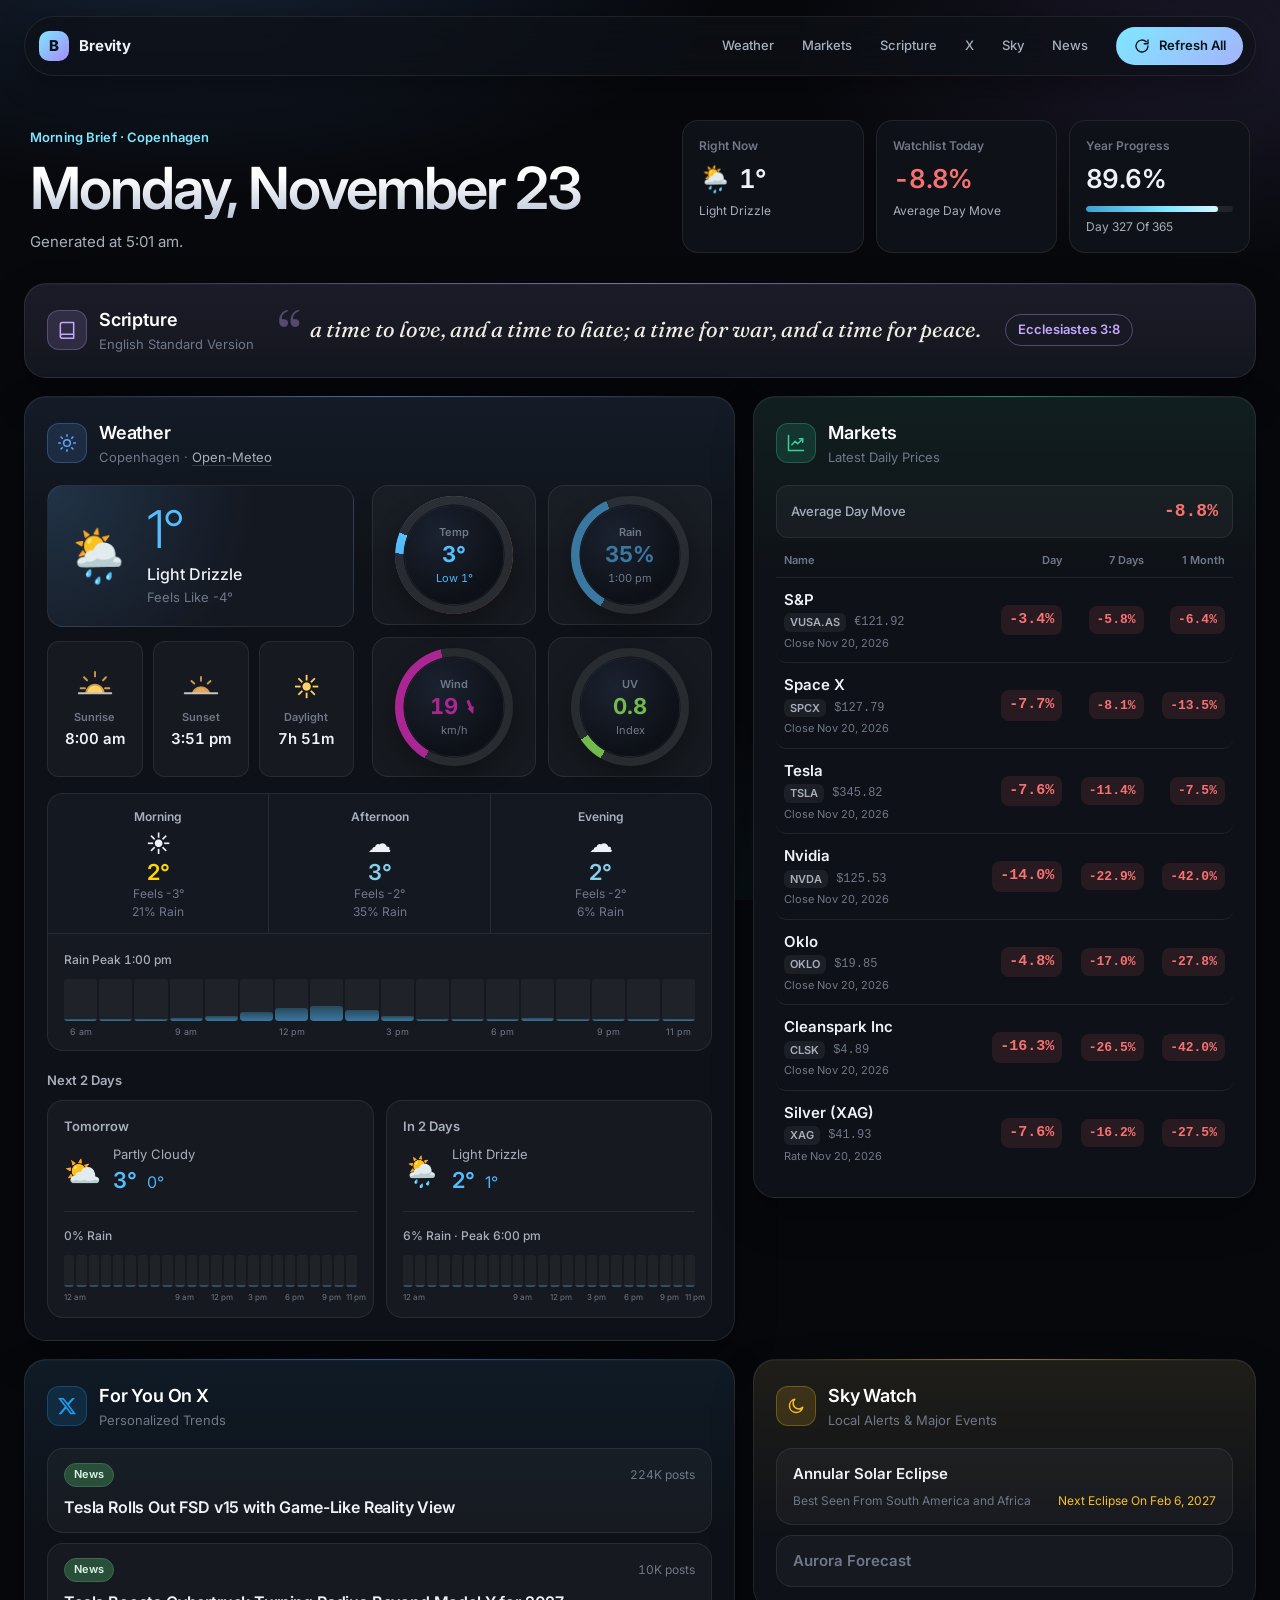
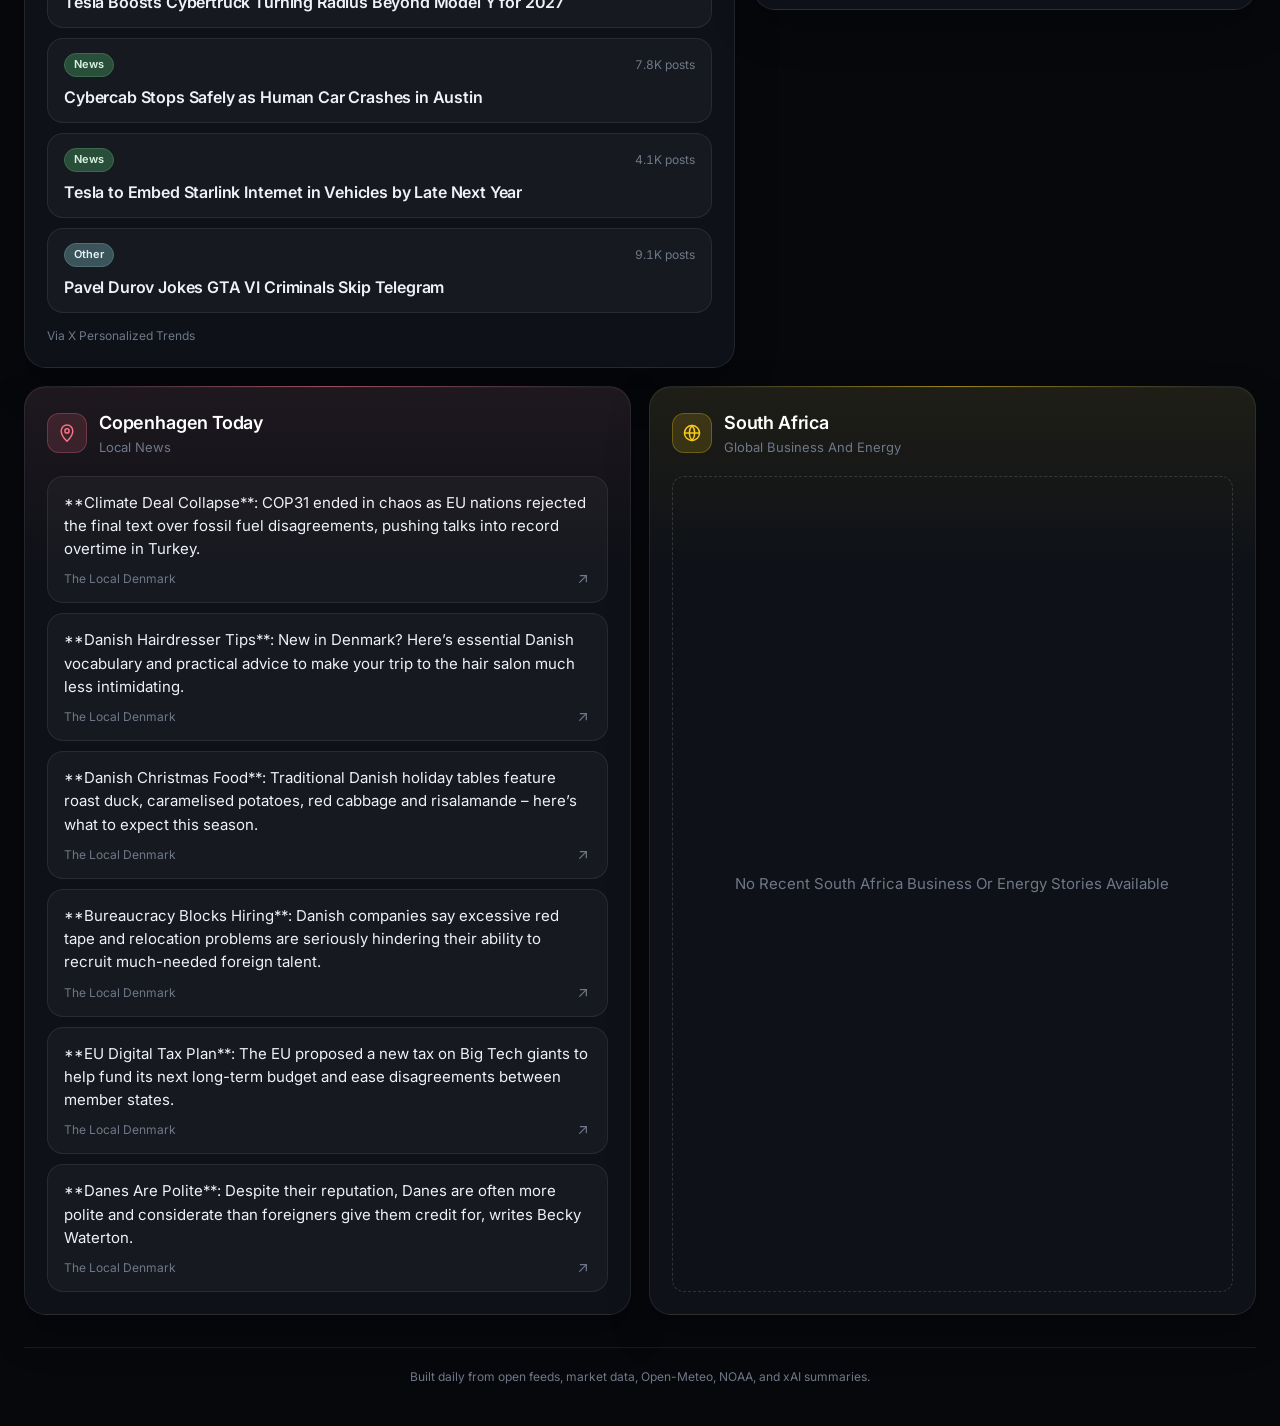
==== commit ab89c2fc: "Update Brevity content [skip ci]" ====
--- a/index.html
+++ b/index.html
@@ -2,10 +2,10 @@
 <html lang="en"><head>
     <meta charset="UTF-8">
     <meta name="viewport" content="width=device-width, initial-scale=1">
-    <title>Brevity · Sunday, November 22</title>
+    <title>Brevity · Monday, November 23</title>
     <meta name="description" content="Daily morning brief covering weather, markets, X, sky watch, and curated news.">
-    <meta name="brevity-date" content="2026-11-22">
-    <meta name="brevity-generated" content="2026-11-22T05:01:15+01:00" data-clock="5:01 am">
+    <meta name="brevity-date" content="2026-11-23">
+    <meta name="brevity-generated" content="2026-11-23T05:01:15+01:00" data-clock="5:01 am">
     <meta name="color-scheme" content="dark">
     <meta name="theme-color" content="#07080c">
     <link rel="icon" href="resources/favicon.png?v=eclipse" type="image/png">
@@ -47,17 +47,17 @@
         <header class="hero" id="top">
             <div class="hero-copy">
                 <p class="eyebrow">Morning Brief · Copenhagen</p>
-                <h1 class="hero-title">Sunday, November 22</h1>
+                <h1 class="hero-title">Monday, November 23</h1>
                 <p class="hero-sub">Generated at 5:01 am.</p>
             </div>
             <div class="hero-stats">
                 <div class="stat">
                     <span class="stat-label">Right Now</span>
                     <span class="stat-value">
-                        <span>⛅️</span>
-                        <span>3°</span>
+                        <span>🌦️</span>
+                        <span>1°</span>
                     </span>
-                    <span class="stat-sub">Partly Cloudy</span>
+                    <span class="stat-sub">Light Drizzle</span>
                 </div>
                 <div class="stat">
                     <span class="stat-label">Watchlist Today</span>
@@ -66,10 +66,10 @@
                 </div>
                 <div class="stat">
                     <span class="stat-label">Year Progress</span>
-                    <span class="stat-value">89.3%</span>
+                    <span class="stat-value">89.6%</span>
                     <span class="progress" aria-hidden="true"><span class="progress-fill"
-                            style="width: 89.3%;"></span></span>
-                    <span class="stat-sub">Day 326 Of 365</span>
+                            style="width: 89.6%;"></span></span>
+                    <span class="stat-sub">Day 327 Of 365</span>
                 </div>
             </div>
         </header>
@@ -90,10 +90,10 @@
 </header>
                 <div class="panel-body">
                     <figure class="verse">
-                        <blockquote class="verse-text">because you have ignored all my counsel and would have none of my reproof,</blockquote>
+                        <blockquote class="verse-text">a time to love, and a time to hate; a time for war, and a time for peace.</blockquote>
                         <figcaption class="verse-caption">
-                            <a class="verse-ref" href="https://www.biblegateway.com/passage/?search=Proverbs%201%3A25&amp;version=ESV" target="_blank"
-                                rel="noopener noreferrer">Proverbs 1:25</a>
+                            <a class="verse-ref" href="https://www.biblegateway.com/passage/?search=Ecclesiastes%203%3A8&amp;version=ESV" target="_blank"
+                                rel="noopener noreferrer">Ecclesiastes 3:8</a>
                         </figcaption>
                     </figure>
                 </div>
@@ -118,13 +118,13 @@
                     <div class="weather-top">
                         <div class="weather-now-column">
                             <div class="weather-now-card"
-                                style="--now-color: #87CEEB;">
-                                <div class="weather-hero-icon">⛅️
+                                style="--now-color: #4682B4;">
+                                <div class="weather-hero-icon">🌦️
                                 </div>
                                 <div class="weather-now-copy">
-                                    <div class="weather-now-temp" style="color: #58c4ff;">3°</div>
-                                    <div class="weather-now-condition">Partly Cloudy</div>
-                                    <div class="weather-now-feels">Feels Like -1°</div>
+                                    <div class="weather-now-temp" style="color: #55beff;">1°</div>
+                                    <div class="weather-now-condition">Light Drizzle</div>
+                                    <div class="weather-now-feels">Feels Like -4°</div>
                                 </div>
                             </div>
 
@@ -152,7 +152,7 @@
                                             stroke-linecap="round" />
                                     </svg>
                                     <span class="sun-event-label">Sunrise</span>
-                                    <span class="sun-event-time">7:58 am</span>
+                                    <span class="sun-event-time">8:00 am</span>
                                 </div>
                                 <div class="sun-event">
                                     <svg class="sun-event-icon" viewBox="0 0 32 32" aria-hidden="true"
@@ -175,11 +175,11 @@
                                             stroke-linecap="round" />
                                     </svg>
                                     <span class="sun-event-label">Sunset</span>
-                                    <span class="sun-event-time">3:52 pm</span>
+                                    <span class="sun-event-time">3:51 pm</span>
                                 </div>
                                 <div class="sun-event sun-daylight">
                                     <span class="sun-event-label">Daylight</span>
-                                    <span class="sun-event-time">7h 54m</span>
+                                    <span class="sun-event-time">7h 51m</span>
                                 </div>
                             </div>
                         </div>
@@ -187,31 +187,31 @@
                         <div class="dial-row">
                             <div class="dial-card">
                                 <div class="dial dial-temp"
-                                    style="--start: 20.0; --end: 25.7; --accent: #58c4ff;">
+                                    style="--start: 17.1; --end: 22.9; --accent: #55beff;">
                                     <div class="dial-face">
                                         <div class="dial-label">Temp</div>
-                                        <div class="dial-value" style="color: #58c4ff;">4°</div>
-                                        <div class="dial-sub" style="color: #53b9ff;">Low 2°</div>
+                                        <div class="dial-value" style="color: #55beff;">3°</div>
+                                        <div class="dial-sub" style="color: #50b4ff;">Low 1°</div>
                                     </div>
                                 </div>
                             </div>
                             <div class="dial-card">
                                 <div class="dial"
-                                    style="--progress: 14.0; --accent: #385f82;">
+                                    style="--progress: 35.0; --accent: #3a77a1;">
                                     <div class="dial-face">
                                         <div class="dial-label">Rain</div>
-                                        <div class="dial-value" style="color: #385f82;">14%</div>
-                                        <div class="dial-sub">1:00 am</div>
+                                        <div class="dial-value" style="color: #3a77a1;">35%</div>
+                                        <div class="dial-sub">1:00 pm</div>
                                     </div>
                                 </div>
                             </div>
                             <div class="dial-card">
                                 <div class="dial"
-                                    style="--progress: 40.0; --accent: #b12a90;">
+                                    style="--progress: 38.0; --accent: #aa2692;">
                                     <div class="dial-face">
                                         <div class="dial-label">Wind</div>
-                                        <div class="dial-value" style="color: #b12a90;">20<span class="wind-arrow"
-                                                style="--wind-dir: 335;" aria-hidden="true"><svg
+                                        <div class="dial-value" style="color: #aa2692;">19<span class="wind-arrow"
+                                                style="--wind-dir: 338;" aria-hidden="true"><svg
                                                     viewBox="0 0 26 14" focusable="false">
                                                     <path d="M1 4.6h12.2V1.6L24.8 7 13.2 12.4V9.4H1z" />
                                                 </svg></span></div>
@@ -221,10 +221,10 @@
                             </div>
                             <div class="dial-card">
                                 <div class="dial"
-                                    style="--progress: 8.6; --accent: #78be4b;">
+                                    style="--progress: 7.3; --accent: #71bb4c;">
                                     <div class="dial-face">
                                         <div class="dial-label">UV</div>
-                                        <div class="dial-value" style="color: #78be4b;">0.9</div>
+                                        <div class="dial-value" style="color: #71bb4c;">0.8</div>
                                         <div class="dial-sub">Index</div>
                                     </div>
                                 </div>
@@ -236,32 +236,32 @@
                         <div class="period-grid">
                             <div class="period-card">
                                 <div class="period-label">Morning</div>
-                                <div class="period-icon">⛅️</div>
-                                <div class="period-temp" 
-                                    style="color: #87CEEB;" >3°</div>
-                                <div class="period-feels">Feels -1°</div>
-                                <div class="period-rain">0% Rain</div>
-                            </div>
-                            <div class="period-card">
-                                <div class="period-label">Afternoon</div>
-                                <div class="period-icon">☀️</div>
-                                <div class="period-temp" 
-                                    style="color: #FFD700;" >4°</div>
-                                <div class="period-feels">Feels 0°</div>
-                                <div class="period-rain">0% Rain</div>
-                            </div>
-                            <div class="period-card">
-                                <div class="period-label">Evening</div>
                                 <div class="period-icon">☀️</div>
                                 <div class="period-temp" 
                                     style="color: #FFD700;" >2°</div>
                                 <div class="period-feels">Feels -3°</div>
-                                <div class="period-rain">0% Rain</div>
+                                <div class="period-rain">21% Rain</div>
+                            </div>
+                            <div class="period-card">
+                                <div class="period-label">Afternoon</div>
+                                <div class="period-icon">☁️</div>
+                                <div class="period-temp" 
+                                    style="color: #87CEEB;" >3°</div>
+                                <div class="period-feels">Feels -2°</div>
+                                <div class="period-rain">35% Rain</div>
+                            </div>
+                            <div class="period-card">
+                                <div class="period-label">Evening</div>
+                                <div class="period-icon">☁️</div>
+                                <div class="period-temp" 
+                                    style="color: #87CEEB;" >2°</div>
+                                <div class="period-feels">Feels -2°</div>
+                                <div class="period-rain">6% Rain</div>
                             </div>
                         </div>
-                        <div class="rain-timeline" style="--rain-color: #385f82;">
+                        <div class="rain-timeline" style="--rain-color: #3a77a1;">
     <div class="rain-timeline-head">
-        <span class="rain-timeline-peak">No Rain Expected</span>
+        <span class="rain-timeline-peak">Rain Peak 1:00 pm</span>
     </div>
     <div class="rain-timeline-track" aria-hidden="true">
         <div class="rain-bar" style="--rain: 0;"
@@ -270,29 +270,29 @@
         <div class="rain-bar" style="--rain: 0;"
             title="7:00 am · 0%"><span
                 class="rain-bar-fill"></span></div>
-        <div class="rain-bar" style="--rain: 0;"
-            title="8:00 am · 0%"><span
-                class="rain-bar-fill"></span></div>
-        <div class="rain-bar" style="--rain: 0;"
-            title="9:00 am · 0%"><span
-                class="rain-bar-fill"></span></div>
-        <div class="rain-bar" style="--rain: 0;"
-            title="10:00 am · 0%"><span
-                class="rain-bar-fill"></span></div>
-        <div class="rain-bar" style="--rain: 0;"
-            title="11:00 am · 0%"><span
-                class="rain-bar-fill"></span></div>
-        <div class="rain-bar" style="--rain: 0;"
-            title="12:00 pm · 0%"><span
-                class="rain-bar-fill"></span></div>
-        <div class="rain-bar" style="--rain: 0;"
-            title="1:00 pm · 0%"><span
-                class="rain-bar-fill"></span></div>
-        <div class="rain-bar" style="--rain: 0;"
-            title="2:00 pm · 0%"><span
-                class="rain-bar-fill"></span></div>
-        <div class="rain-bar" style="--rain: 0;"
-            title="3:00 pm · 0%"><span
+        <div class="rain-bar" style="--rain: 3;"
+            title="8:00 am · 3%"><span
+                class="rain-bar-fill"></span></div>
+        <div class="rain-bar" style="--rain: 7;"
+            title="9:00 am · 7%"><span
+                class="rain-bar-fill"></span></div>
+        <div class="rain-bar" style="--rain: 12;"
+            title="10:00 am · 12%"><span
+                class="rain-bar-fill"></span></div>
+        <div class="rain-bar" style="--rain: 21;"
+            title="11:00 am · 21%"><span
+                class="rain-bar-fill"></span></div>
+        <div class="rain-bar" style="--rain: 31;"
+            title="12:00 pm · 31%"><span
+                class="rain-bar-fill"></span></div>
+        <div class="rain-bar" style="--rain: 35;"
+            title="1:00 pm · 35%"><span
+                class="rain-bar-fill"></span></div>
+        <div class="rain-bar" style="--rain: 26;"
+            title="2:00 pm · 26%"><span
+                class="rain-bar-fill"></span></div>
+        <div class="rain-bar" style="--rain: 11;"
+            title="3:00 pm · 11%"><span
                 class="rain-bar-fill"></span></div>
         <div class="rain-bar" style="--rain: 0;"
             title="4:00 pm · 0%"><span
@@ -300,17 +300,17 @@
         <div class="rain-bar" style="--rain: 0;"
             title="5:00 pm · 0%"><span
                 class="rain-bar-fill"></span></div>
-        <div class="rain-bar" style="--rain: 0;"
-            title="6:00 pm · 0%"><span
-                class="rain-bar-fill"></span></div>
-        <div class="rain-bar" style="--rain: 0;"
-            title="7:00 pm · 0%"><span
-                class="rain-bar-fill"></span></div>
-        <div class="rain-bar" style="--rain: 0;"
-            title="8:00 pm · 0%"><span
-                class="rain-bar-fill"></span></div>
-        <div class="rain-bar" style="--rain: 0;"
-            title="9:00 pm · 0%"><span
+        <div class="rain-bar" style="--rain: 3;"
+            title="6:00 pm · 3%"><span
+                class="rain-bar-fill"></span></div>
+        <div class="rain-bar" style="--rain: 6;"
+            title="7:00 pm · 6%"><span
+                class="rain-bar-fill"></span></div>
+        <div class="rain-bar" style="--rain: 5;"
+            title="8:00 pm · 5%"><span
+                class="rain-bar-fill"></span></div>
+        <div class="rain-bar" style="--rain: 2;"
+            title="9:00 pm · 2%"><span
                 class="rain-bar-fill"></span></div>
         <div class="rain-bar" style="--rain: 0;"
             title="10:00 pm · 0%"><span
@@ -347,18 +347,18 @@
                             <div class="forecast-card">
                                 <div class="forecast-day">Tomorrow</div>
                                 <div class="forecast-main">
-                                    <div class="forecast-icon">☁️</div>
+                                    <div class="forecast-icon">⛅️</div>
                                     <div>
-                                        <div class="forecast-condition">Overcast</div>
+                                        <div class="forecast-condition">Partly Cloudy</div>
                                         <div class="forecast-temps">
-                                            <span class="hi" style="color: #56c1ff;">3°</span>
-                                            <span class="lo" style="color: #50b4ff;">1°</span>
+                                            <span class="hi" style="color: #54bdff;">3°</span>
+                                            <span class="lo" style="color: #4eb1ff;">0°</span>
                                         </div>
                                     </div>
                                 </div>
-                                <div class="rain-timeline compact" style="--rain-color: #396e95;">
+                                <div class="rain-timeline compact" style="--rain-color: #374e6e;">
     <div class="rain-timeline-head">
-        <span class="rain-timeline-peak">27% Rain · Peak 1:00 pm</span>
+        <span class="rain-timeline-peak">0% Rain</span>
     </div>
     <div class="rain-timeline-track" aria-hidden="true">
         <div class="rain-bar" style="--rain: 0;"
@@ -367,17 +367,17 @@
         <div class="rain-bar" style="--rain: 0;"
             title="1:00 am · 0%"><span
                 class="rain-bar-fill"></span></div>
-        <div class="rain-bar" style="--rain: 1;"
-            title="2:00 am · 1%"><span
-                class="rain-bar-fill"></span></div>
-        <div class="rain-bar" style="--rain: 2;"
-            title="3:00 am · 2%"><span
-                class="rain-bar-fill"></span></div>
-        <div class="rain-bar" style="--rain: 2;"
-            title="4:00 am · 2%"><span
-                class="rain-bar-fill"></span></div>
-        <div class="rain-bar" style="--rain: 1;"
-            title="5:00 am · 1%"><span
+        <div class="rain-bar" style="--rain: 0;"
+            title="2:00 am · 0%"><span
+                class="rain-bar-fill"></span></div>
+        <div class="rain-bar" style="--rain: 0;"
+            title="3:00 am · 0%"><span
+                class="rain-bar-fill"></span></div>
+        <div class="rain-bar" style="--rain: 0;"
+            title="4:00 am · 0%"><span
+                class="rain-bar-fill"></span></div>
+        <div class="rain-bar" style="--rain: 0;"
+            title="5:00 am · 0%"><span
                 class="rain-bar-fill"></span></div>
         <div class="rain-bar" style="--rain: 0;"
             title="6:00 am · 0%"><span
@@ -385,47 +385,47 @@
         <div class="rain-bar" style="--rain: 0;"
             title="7:00 am · 0%"><span
                 class="rain-bar-fill"></span></div>
-        <div class="rain-bar" style="--rain: 2;"
-            title="8:00 am · 2%"><span
-                class="rain-bar-fill"></span></div>
-        <div class="rain-bar" style="--rain: 4;"
-            title="9:00 am · 4%"><span
-                class="rain-bar-fill"></span></div>
-        <div class="rain-bar" style="--rain: 8;"
-            title="10:00 am · 8%"><span
-                class="rain-bar-fill"></span></div>
-        <div class="rain-bar" style="--rain: 14;"
-            title="11:00 am · 14%"><span
-                class="rain-bar-fill"></span></div>
-        <div class="rain-bar" style="--rain: 22;"
-            title="12:00 pm · 22%"><span
-                class="rain-bar-fill"></span></div>
-        <div class="rain-bar" style="--rain: 27;"
-            title="1:00 pm · 27%"><span
-                class="rain-bar-fill"></span></div>
-        <div class="rain-bar" style="--rain: 27;"
-            title="2:00 pm · 27%"><span
-                class="rain-bar-fill"></span></div>
-        <div class="rain-bar" style="--rain: 25;"
-            title="3:00 pm · 25%"><span
-                class="rain-bar-fill"></span></div>
-        <div class="rain-bar" style="--rain: 22;"
-            title="4:00 pm · 22%"><span
-                class="rain-bar-fill"></span></div>
-        <div class="rain-bar" style="--rain: 20;"
-            title="5:00 pm · 20%"><span
-                class="rain-bar-fill"></span></div>
-        <div class="rain-bar" style="--rain: 17;"
-            title="6:00 pm · 17%"><span
-                class="rain-bar-fill"></span></div>
-        <div class="rain-bar" style="--rain: 14;"
-            title="7:00 pm · 14%"><span
-                class="rain-bar-fill"></span></div>
-        <div class="rain-bar" style="--rain: 9;"
-            title="8:00 pm · 9%"><span
-                class="rain-bar-fill"></span></div>
-        <div class="rain-bar" style="--rain: 4;"
-            title="9:00 pm · 4%"><span
+        <div class="rain-bar" style="--rain: 0;"
+            title="8:00 am · 0%"><span
+                class="rain-bar-fill"></span></div>
+        <div class="rain-bar" style="--rain: 0;"
+            title="9:00 am · 0%"><span
+                class="rain-bar-fill"></span></div>
+        <div class="rain-bar" style="--rain: 0;"
+            title="10:00 am · 0%"><span
+                class="rain-bar-fill"></span></div>
+        <div class="rain-bar" style="--rain: 0;"
+            title="11:00 am · 0%"><span
+                class="rain-bar-fill"></span></div>
+        <div class="rain-bar" style="--rain: 0;"
+            title="12:00 pm · 0%"><span
+                class="rain-bar-fill"></span></div>
+        <div class="rain-bar" style="--rain: 0;"
+            title="1:00 pm · 0%"><span
+                class="rain-bar-fill"></span></div>
+        <div class="rain-bar" style="--rain: 0;"
+            title="2:00 pm · 0%"><span
+                class="rain-bar-fill"></span></div>
+        <div class="rain-bar" style="--rain: 0;"
+            title="3:00 pm · 0%"><span
+                class="rain-bar-fill"></span></div>
+        <div class="rain-bar" style="--rain: 0;"
+            title="4:00 pm · 0%"><span
+                class="rain-bar-fill"></span></div>
+        <div class="rain-bar" style="--rain: 0;"
+            title="5:00 pm · 0%"><span
+                class="rain-bar-fill"></span></div>
+        <div class="rain-bar" style="--rain: 0;"
+            title="6:00 pm · 0%"><span
+                class="rain-bar-fill"></span></div>
+        <div class="rain-bar" style="--rain: 0;"
+            title="7:00 pm · 0%"><span
+                class="rain-bar-fill"></span></div>
+        <div class="rain-bar" style="--rain: 0;"
+            title="8:00 pm · 0%"><span
+                class="rain-bar-fill"></span></div>
+        <div class="rain-bar" style="--rain: 0;"
+            title="9:00 pm · 0%"><span
                 class="rain-bar-fill"></span></div>
         <div class="rain-bar" style="--rain: 0;"
             title="10:00 pm · 0%"><span
@@ -465,18 +465,18 @@
                             <div class="forecast-card">
                                 <div class="forecast-day">In 2 Days</div>
                                 <div class="forecast-main">
-                                    <div class="forecast-icon">☁️</div>
+                                    <div class="forecast-icon">🌦️</div>
                                     <div>
-                                        <div class="forecast-condition">Overcast</div>
+                                        <div class="forecast-condition">Light Drizzle</div>
                                         <div class="forecast-temps">
-                                            <span class="hi" style="color: #54bbff;">2°</span>
-                                            <span class="lo" style="color: #4fb1ff;">0°</span>
+                                            <span class="hi" style="color: #54bcff;">2°</span>
+                                            <span class="lo" style="color: #4fb2ff;">1°</span>
                                         </div>
                                     </div>
                                 </div>
-                                <div class="rain-timeline compact" style="--rain-color: #374e6e;">
+                                <div class="rain-timeline compact" style="--rain-color: #385577;">
     <div class="rain-timeline-head">
-        <span class="rain-timeline-peak">0% Rain</span>
+        <span class="rain-timeline-peak">6% Rain · Peak 6:00 pm</span>
     </div>
     <div class="rain-timeline-track" aria-hidden="true">
         <div class="rain-bar" style="--rain: 0;"
@@ -512,38 +512,38 @@
         <div class="rain-bar" style="--rain: 0;"
             title="10:00 am · 0%"><span
                 class="rain-bar-fill"></span></div>
-        <div class="rain-bar" style="--rain: 0;"
-            title="11:00 am · 0%"><span
-                class="rain-bar-fill"></span></div>
-        <div class="rain-bar" style="--rain: 0;"
-            title="12:00 pm · 0%"><span
-                class="rain-bar-fill"></span></div>
-        <div class="rain-bar" style="--rain: 0;"
-            title="1:00 pm · 0%"><span
-                class="rain-bar-fill"></span></div>
-        <div class="rain-bar" style="--rain: 0;"
-            title="2:00 pm · 0%"><span
-                class="rain-bar-fill"></span></div>
-        <div class="rain-bar" style="--rain: 0;"
-            title="3:00 pm · 0%"><span
-                class="rain-bar-fill"></span></div>
-        <div class="rain-bar" style="--rain: 0;"
-            title="4:00 pm · 0%"><span
-                class="rain-bar-fill"></span></div>
-        <div class="rain-bar" style="--rain: 0;"
-            title="5:00 pm · 0%"><span
-                class="rain-bar-fill"></span></div>
-        <div class="rain-bar" style="--rain: 0;"
-            title="6:00 pm · 0%"><span
-                class="rain-bar-fill"></span></div>
-        <div class="rain-bar" style="--rain: 0;"
-            title="7:00 pm · 0%"><span
-                class="rain-bar-fill"></span></div>
-        <div class="rain-bar" style="--rain: 0;"
-            title="8:00 pm · 0%"><span
-                class="rain-bar-fill"></span></div>
-        <div class="rain-bar" style="--rain: 0;"
-            title="9:00 pm · 0%"><span
+        <div class="rain-bar" style="--rain: 1;"
+            title="11:00 am · 1%"><span
+                class="rain-bar-fill"></span></div>
+        <div class="rain-bar" style="--rain: 3;"
+            title="12:00 pm · 3%"><span
+                class="rain-bar-fill"></span></div>
+        <div class="rain-bar" style="--rain: 4;"
+            title="1:00 pm · 4%"><span
+                class="rain-bar-fill"></span></div>
+        <div class="rain-bar" style="--rain: 4;"
+            title="2:00 pm · 4%"><span
+                class="rain-bar-fill"></span></div>
+        <div class="rain-bar" style="--rain: 4;"
+            title="3:00 pm · 4%"><span
+                class="rain-bar-fill"></span></div>
+        <div class="rain-bar" style="--rain: 4;"
+            title="4:00 pm · 4%"><span
+                class="rain-bar-fill"></span></div>
+        <div class="rain-bar" style="--rain: 5;"
+            title="5:00 pm · 5%"><span
+                class="rain-bar-fill"></span></div>
+        <div class="rain-bar" style="--rain: 6;"
+            title="6:00 pm · 6%"><span
+                class="rain-bar-fill"></span></div>
+        <div class="rain-bar" style="--rain: 6;"
+            title="7:00 pm · 6%"><span
+                class="rain-bar-fill"></span></div>
+        <div class="rain-bar" style="--rain: 4;"
+            title="8:00 pm · 4%"><span
+                class="rain-bar-fill"></span></div>
+        <div class="rain-bar" style="--rain: 2;"
+            title="9:00 pm · 2%"><span
                 class="rain-bar-fill"></span></div>
         <div class="rain-bar" style="--rain: 0;"
             title="10:00 pm · 0%"><span
@@ -752,45 +752,42 @@
                         <article class="x-card">
                             <div class="x-card-top">
                                 <span class="chip" style="--kw-bg: #294f3a; --kw-border: #3b6b4c; --kw-text: #d9f4e2;">News</span>
-                                <span class="x-volume">98K posts</span>
+                                <span class="x-volume">224K posts</span>
                             </div>
                             <h3 class="x-card-title"><a class="stretched-link" href="https://x.com/search?q=Tesla%20Rolls%20Out%20FSD&amp;src=typed_query" target="_blank"
-                                    rel="noopener noreferrer">Tesla Rolls Out FSD v15 with Stunning Reality View</a></h3>
+                                    rel="noopener noreferrer">Tesla Rolls Out FSD v15 with Game-Like Reality View</a></h3>
                         </article>
                         <article class="x-card">
                             <div class="x-card-top">
                                 <span class="chip" style="--kw-bg: #294f3a; --kw-border: #3b6b4c; --kw-text: #d9f4e2;">News</span>
-                                <span class="x-volume">209K posts</span>
-                            </div>
-                            <h3 class="x-card-title"><a class="stretched-link" href="https://x.com/search?q=Anthropic%20Mathematician%20Solves%20Riemann&amp;src=typed_query" target="_blank"
-                                    rel="noopener noreferrer">Anthropic Mathematician Solves Riemann Hypothesis with AI Help</a></h3>
+                                <span class="x-volume">10K posts</span>
+                            </div>
+                            <h3 class="x-card-title"><a class="stretched-link" href="https://x.com/search?q=Tesla%20Boosts%20Cybertruck%20Turning&amp;src=typed_query" target="_blank"
+                                    rel="noopener noreferrer">Tesla Boosts Cybertruck Turning Radius Beyond Model Y for 2027</a></h3>
+                        </article>
+                        <article class="x-card">
+                            <div class="x-card-top">
+                                <span class="chip" style="--kw-bg: #294f3a; --kw-border: #3b6b4c; --kw-text: #d9f4e2;">News</span>
+                                <span class="x-volume">7.8K posts</span>
+                            </div>
+                            <h3 class="x-card-title"><a class="stretched-link" href="https://x.com/search?q=Cybercab%20Stops%20Safely&amp;src=typed_query" target="_blank"
+                                    rel="noopener noreferrer">Cybercab Stops Safely as Human Car Crashes in Austin</a></h3>
+                        </article>
+                        <article class="x-card">
+                            <div class="x-card-top">
+                                <span class="chip" style="--kw-bg: #294f3a; --kw-border: #3b6b4c; --kw-text: #d9f4e2;">News</span>
+                                <span class="x-volume">4.1K posts</span>
+                            </div>
+                            <h3 class="x-card-title"><a class="stretched-link" href="https://x.com/search?q=Tesla&amp;src=typed_query" target="_blank"
+                                    rel="noopener noreferrer">Tesla to Embed Starlink Internet in Vehicles by Late Next Year</a></h3>
                         </article>
                         <article class="x-card">
                             <div class="x-card-top">
                                 <span class="chip" style="--kw-bg: #3b545a; --kw-border: #4f6f77; --kw-text: #e0f3f6;">Other</span>
-                                <span class="x-volume">1.4K posts</span>
-                            </div>
-                            <h3 class="x-card-title"><a class="stretched-link" href="https://x.com/search?q=Debate%20Erupts%20Over%20Math&amp;src=typed_query" target="_blank"
-                                    rel="noopener noreferrer">Debate Erupts Over Math as Computer Science Subfield</a></h3>
-                        </article>
-                        <article class="x-card">
-                            <div class="x-card-top">
-                                <span class="chip" style="--kw-bg: #294f3a; --kw-border: #3b6b4c; --kw-text: #d9f4e2;">News</span>
-                                <span class="x-volume">1.4K posts</span>
-                            </div>
-                            <h3 class="x-card-title"><a class="stretched-link" href="https://x.com/search?q=SpaceX%20Outlaunches%20Rest&amp;src=typed_query" target="_blank"
-                                    rel="noopener noreferrer">SpaceX Outlaunches Rest of U.S. in 20 Years</a></h3>
-                            <div class="x-card-foot">
-                                <span class="trend-when">Now</span>
-                            </div>
-                        </article>
-                        <article class="x-card">
-                            <div class="x-card-top">
-                                <span class="chip" style="--kw-bg: #3b545a; --kw-border: #4f6f77; --kw-text: #e0f3f6;">Other</span>
-                                <span class="x-volume">10K posts</span>
-                            </div>
-                            <h3 class="x-card-title"><a class="stretched-link" href="https://x.com/search?q=Cuckulus%20Meme%20Captures%20AI%27s&amp;src=typed_query" target="_blank"
-                                    rel="noopener noreferrer">Cuckulus Meme Captures AI&#39;s Math Breakthrough Tension</a></h3>
+                                <span class="x-volume">9.1K posts</span>
+                            </div>
+                            <h3 class="x-card-title"><a class="stretched-link" href="https://x.com/search?q=Pavel%20Durov%20Jokes%20GTA&amp;src=typed_query" target="_blank"
+                                    rel="noopener noreferrer">Pavel Durov Jokes GTA VI Criminals Skip Telegram</a></h3>
                         </article>
                     </div>
                     <p class="panel-note">Via X Personalized Trends</p>
@@ -843,48 +840,48 @@
 </header>
     <div class="panel-body">
         <div class="news-list">
-            <a class="news-item" href="https://www.thelocal.dk/20261121/eu-proposes-tax-on-big-tech-to-boost-budget" target="_blank" rel="noopener noreferrer">
-                <div class="news-headline">EU Big Tech tax plan. The EU proposed taxing major digital firms to fund its next long-term budget and bridge divisions among member states.</div>
+            <a class="news-item" href="https://www.thelocal.dk/20261122/climate-deal-collapses-in-chaotic-end-to-cop31-as-eu-and-more-reject-deal" target="_blank" rel="noopener noreferrer">
+                <div class="news-headline">**Climate Deal Collapse**: COP31 ended in chaos as EU nations rejected the final text over fossil fuel disagreements, pushing talks into record overtime in Turkey.</div>
                 <div class="news-foot">
                     <span class="news-source">The Local Denmark</span>
                     <span class="news-arrow"><svg class="icon" viewBox="0 0 24 24" aria-hidden="true" focusable="false"><path d="M7 17L17 7" />
     <path d="M8 7h9v9" /></svg></span>
                 </div>
             </a>
-            <a class="news-item" href="https://www.thelocal.dk/20261121/inside-denmark-why-danes-are-more-polite-than-people-give-them-credit-for" target="_blank" rel="noopener noreferrer">
-                <div class="news-headline">Danes more polite than thought. Danes have an unfair reputation for rudeness, and our column explains why they are actually more polite than credited.</div>
+            <a class="news-item" href="https://www.thelocal.dk/20261119/going-to-the-hairdresser-in-denmark-vocab-and-other-tips" target="_blank" rel="noopener noreferrer">
+                <div class="news-headline">**Danish Hairdresser Tips**: New in Denmark? Here’s essential Danish vocabulary and practical advice to make your trip to the hair salon much less intimidating.</div>
                 <div class="news-foot">
                     <span class="news-source">The Local Denmark</span>
                     <span class="news-arrow"><svg class="icon" viewBox="0 0 24 24" aria-hidden="true" focusable="false"><path d="M7 17L17 7" />
     <path d="M8 7h9v9" /></svg></span>
                 </div>
             </a>
-            <a class="news-item" href="https://www.thelocal.dk/20261121/duplo-christmas-trees-and-preliminary-tax-statements-whats-on-the-agenda-in-denmark-next-week" target="_blank" rel="noopener noreferrer">
-                <div class="news-headline">Duplo trees and tax statements. Next week brings chilly weather, preliminary tax returns, Black Friday, and plenty of Christmas events across Denmark.</div>
+            <a class="news-item" href="https://www.thelocal.dk/20261119/surviving-danish-christmas-what-do-danes-eat-during-the-holidays" target="_blank" rel="noopener noreferrer">
+                <div class="news-headline">**Danish Christmas Food**: Traditional Danish holiday tables feature roast duck, caramelised potatoes, red cabbage and risalamande – here’s what to expect this season.</div>
                 <div class="news-foot">
                     <span class="news-source">The Local Denmark</span>
                     <span class="news-arrow"><svg class="icon" viewBox="0 0 24 24" aria-hidden="true" focusable="false"><path d="M7 17L17 7" />
     <path d="M8 7h9v9" /></svg></span>
                 </div>
             </a>
-            <a class="news-item" href="https://www.thelocal.dk/20261121/denmark-expels-russian-diplomat-over-attempt-to-kill-ukrainian-rapper" target="_blank" rel="noopener noreferrer">
-                <div class="news-headline">Denmark expels Russian diplomat. Denmark is expelling Moscow’s defence attaché after Russia was linked to an attempted assassination of a Ukrainian rapper in Copenhagen.</div>
+            <a class="news-item" href="https://www.thelocal.dk/20261118/danish-bureaucracy-dampening-companies-attempts-to-hire-foreign-workers" target="_blank" rel="noopener noreferrer">
+                <div class="news-headline">**Bureaucracy Blocks Hiring**: Danish companies say excessive red tape and relocation problems are seriously hindering their ability to recruit much-needed foreign talent.</div>
                 <div class="news-foot">
                     <span class="news-source">The Local Denmark</span>
                     <span class="news-arrow"><svg class="icon" viewBox="0 0 24 24" aria-hidden="true" focusable="false"><path d="M7 17L17 7" />
     <path d="M8 7h9v9" /></svg></span>
                 </div>
             </a>
-            <a class="news-item" href="https://www.thelocal.dk/20261118/danish-bureaucracy-dampening-companies-attempts-to-hire-foreign-workers" target="_blank" rel="noopener noreferrer">
-                <div class="news-headline">Bureaucracy blocks foreign hires. Danish companies say excessive bureaucracy and relocation problems are preventing them from hiring essential international talent.</div>
+            <a class="news-item" href="https://www.thelocal.dk/20261121/eu-proposes-tax-on-big-tech-to-boost-budget" target="_blank" rel="noopener noreferrer">
+                <div class="news-headline">**EU Digital Tax Plan**: The EU proposed a new tax on Big Tech giants to help fund its next long-term budget and ease disagreements between member states.</div>
                 <div class="news-foot">
                     <span class="news-source">The Local Denmark</span>
                     <span class="news-arrow"><svg class="icon" viewBox="0 0 24 24" aria-hidden="true" focusable="false"><path d="M7 17L17 7" />
     <path d="M8 7h9v9" /></svg></span>
                 </div>
             </a>
-            <a class="news-item" href="https://www.thelocal.dk/20261120/from-cheese-checks-to-young-people-what-was-agreed-at-eu-uk-summit" target="_blank" rel="noopener noreferrer">
-                <div class="news-headline">EU-UK summit outcomes. British and EU leaders agreed new cooperation deals on youth mobility, cheese checks, and closer post-Brexit partnership.</div>
+            <a class="news-item" href="https://www.thelocal.dk/20261121/inside-denmark-why-danes-are-more-polite-than-people-give-them-credit-for" target="_blank" rel="noopener noreferrer">
+                <div class="news-headline">**Danes Are Polite**: Despite their reputation, Danes are often more polite and considerate than foreigners give them credit for, writes Becky Waterton.</div>
                 <div class="news-foot">
                     <span class="news-source">The Local Denmark</span>
                     <span class="news-arrow"><svg class="icon" viewBox="0 0 24 24" aria-hidden="true" focusable="false"><path d="M7 17L17 7" />
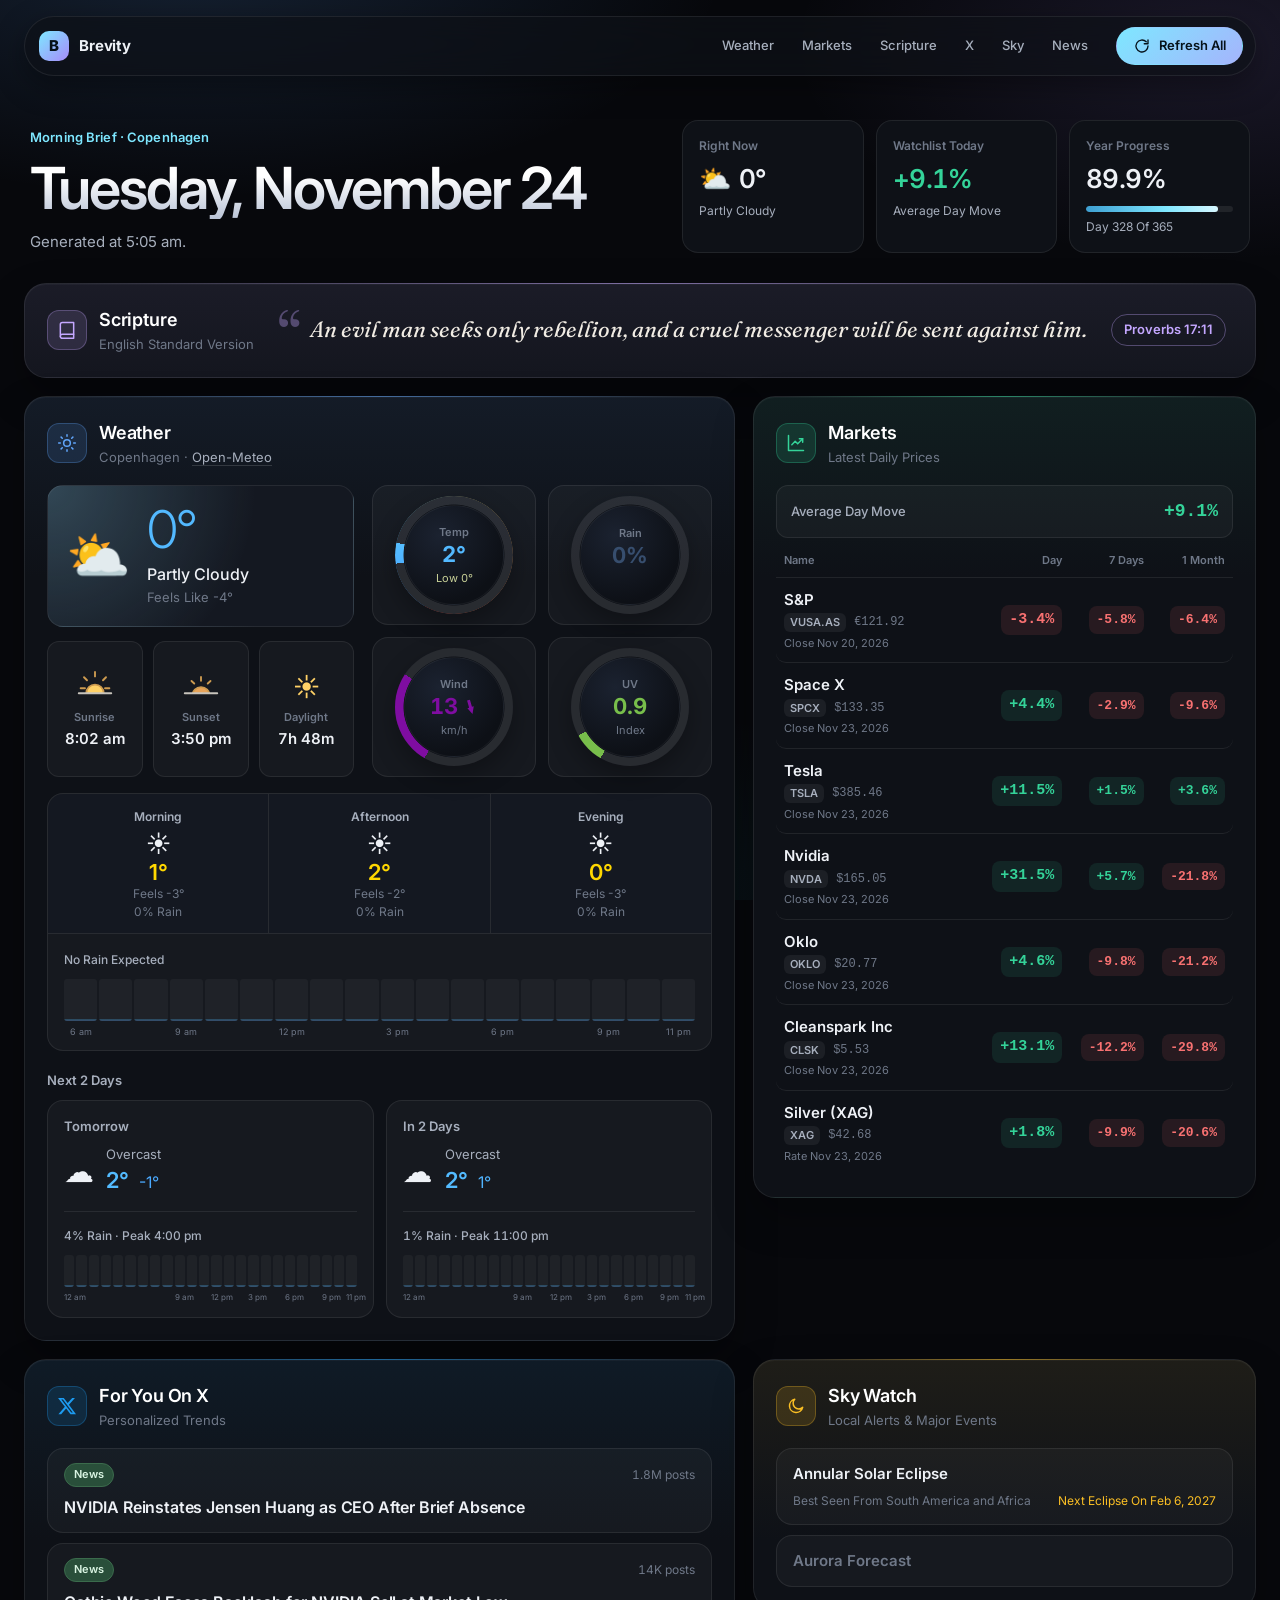
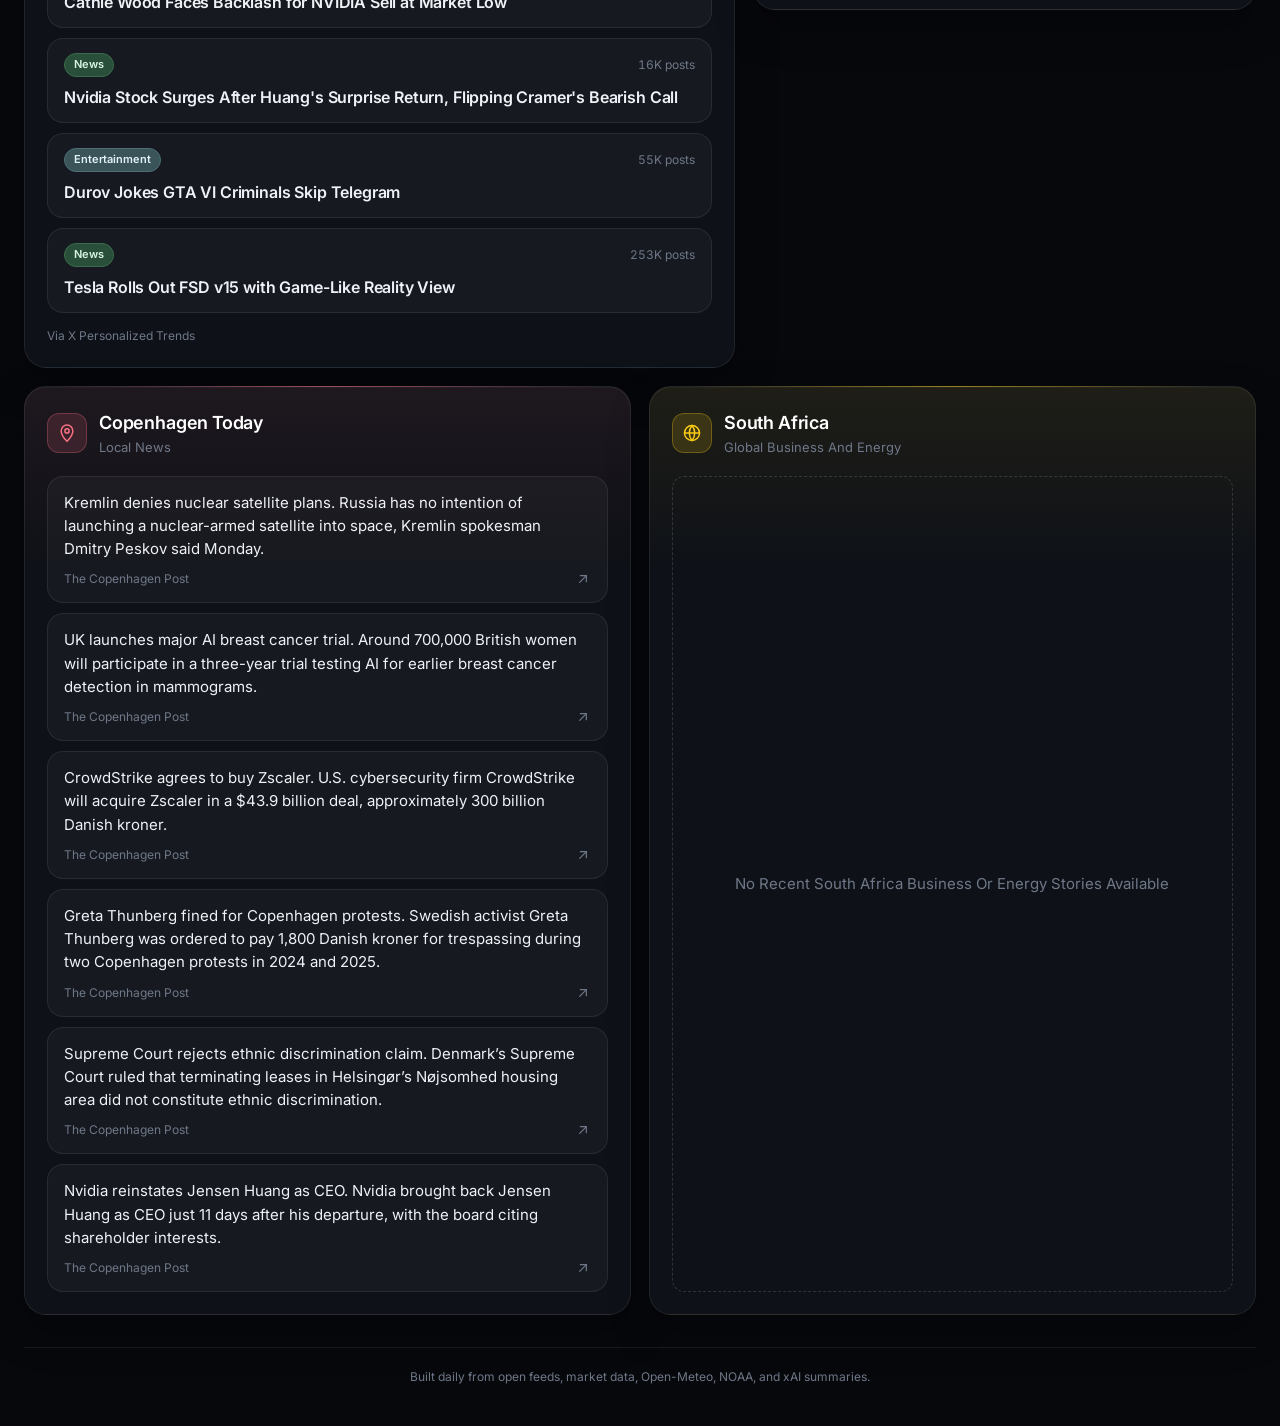
==== commit ae5939d8: "Update Brevity content [skip ci]" ====
--- a/index.html
+++ b/index.html
@@ -2,10 +2,10 @@
 <html lang="en"><head>
     <meta charset="UTF-8">
     <meta name="viewport" content="width=device-width, initial-scale=1">
-    <title>Brevity · Monday, November 23</title>
+    <title>Brevity · Tuesday, November 24</title>
     <meta name="description" content="Daily morning brief covering weather, markets, X, sky watch, and curated news.">
-    <meta name="brevity-date" content="2026-11-23">
-    <meta name="brevity-generated" content="2026-11-23T05:01:15+01:00" data-clock="5:01 am">
+    <meta name="brevity-date" content="2026-11-24">
+    <meta name="brevity-generated" content="2026-11-24T05:05:27+01:00" data-clock="5:05 am">
     <meta name="color-scheme" content="dark">
     <meta name="theme-color" content="#07080c">
     <link rel="icon" href="resources/favicon.png?v=eclipse" type="image/png">
@@ -47,29 +47,29 @@
         <header class="hero" id="top">
             <div class="hero-copy">
                 <p class="eyebrow">Morning Brief · Copenhagen</p>
-                <h1 class="hero-title">Monday, November 23</h1>
-                <p class="hero-sub">Generated at 5:01 am.</p>
+                <h1 class="hero-title">Tuesday, November 24</h1>
+                <p class="hero-sub">Generated at 5:05 am.</p>
             </div>
             <div class="hero-stats">
                 <div class="stat">
                     <span class="stat-label">Right Now</span>
                     <span class="stat-value">
-                        <span>🌦️</span>
-                        <span>1°</span>
+                        <span>⛅️</span>
+                        <span>0°</span>
                     </span>
-                    <span class="stat-sub">Light Drizzle</span>
+                    <span class="stat-sub">Partly Cloudy</span>
                 </div>
                 <div class="stat">
                     <span class="stat-label">Watchlist Today</span>
-                    <span class="stat-value red">-8.8%</span>
+                    <span class="stat-value green">+9.1%</span>
                     <span class="stat-sub">Average Day Move</span>
                 </div>
                 <div class="stat">
                     <span class="stat-label">Year Progress</span>
-                    <span class="stat-value">89.6%</span>
+                    <span class="stat-value">89.9%</span>
                     <span class="progress" aria-hidden="true"><span class="progress-fill"
-                            style="width: 89.6%;"></span></span>
-                    <span class="stat-sub">Day 327 Of 365</span>
+                            style="width: 89.9%;"></span></span>
+                    <span class="stat-sub">Day 328 Of 365</span>
                 </div>
             </div>
         </header>
@@ -90,10 +90,10 @@
 </header>
                 <div class="panel-body">
                     <figure class="verse">
-                        <blockquote class="verse-text">a time to love, and a time to hate; a time for war, and a time for peace.</blockquote>
+                        <blockquote class="verse-text">An evil man seeks only rebellion, and a cruel messenger will be sent against him.</blockquote>
                         <figcaption class="verse-caption">
-                            <a class="verse-ref" href="https://www.biblegateway.com/passage/?search=Ecclesiastes%203%3A8&amp;version=ESV" target="_blank"
-                                rel="noopener noreferrer">Ecclesiastes 3:8</a>
+                            <a class="verse-ref" href="https://www.biblegateway.com/passage/?search=Proverbs%2017%3A11&amp;version=ESV" target="_blank"
+                                rel="noopener noreferrer">Proverbs 17:11</a>
                         </figcaption>
                     </figure>
                 </div>
@@ -118,12 +118,12 @@
                     <div class="weather-top">
                         <div class="weather-now-column">
                             <div class="weather-now-card"
-                                style="--now-color: #4682B4;">
-                                <div class="weather-hero-icon">🌦️
+                                style="--now-color: #87CEEB;">
+                                <div class="weather-hero-icon">⛅️
                                 </div>
                                 <div class="weather-now-copy">
-                                    <div class="weather-now-temp" style="color: #55beff;">1°</div>
-                                    <div class="weather-now-condition">Light Drizzle</div>
+                                    <div class="weather-now-temp" style="color: #53b9ff;">0°</div>
+                                    <div class="weather-now-condition">Partly Cloudy</div>
                                     <div class="weather-now-feels">Feels Like -4°</div>
                                 </div>
                             </div>
@@ -152,7 +152,7 @@
                                             stroke-linecap="round" />
                                     </svg>
                                     <span class="sun-event-label">Sunrise</span>
-                                    <span class="sun-event-time">8:00 am</span>
+                                    <span class="sun-event-time">8:02 am</span>
                                 </div>
                                 <div class="sun-event">
                                     <svg class="sun-event-icon" viewBox="0 0 32 32" aria-hidden="true"
@@ -175,11 +175,11 @@
                                             stroke-linecap="round" />
                                     </svg>
                                     <span class="sun-event-label">Sunset</span>
-                                    <span class="sun-event-time">3:51 pm</span>
+                                    <span class="sun-event-time">3:50 pm</span>
                                 </div>
                                 <div class="sun-event sun-daylight">
                                     <span class="sun-event-label">Daylight</span>
-                                    <span class="sun-event-time">7h 51m</span>
+                                    <span class="sun-event-time">7h 48m</span>
                                 </div>
                             </div>
                         </div>
@@ -187,31 +187,31 @@
                         <div class="dial-row">
                             <div class="dial-card">
                                 <div class="dial dial-temp"
-                                    style="--start: 17.1; --end: 22.9; --accent: #55beff;">
+                                    style="--start: 14.3; --end: 20.0; --accent: #53b9ff;">
                                     <div class="dial-face">
                                         <div class="dial-label">Temp</div>
-                                        <div class="dial-value" style="color: #55beff;">3°</div>
-                                        <div class="dial-sub" style="color: #50b4ff;">Low 1°</div>
+                                        <div class="dial-value" style="color: #53b9ff;">2°</div>
+                                        <div class="dial-sub" style="color: #c9d198;">Low 0°</div>
                                     </div>
                                 </div>
                             </div>
                             <div class="dial-card">
                                 <div class="dial"
-                                    style="--progress: 35.0; --accent: #3a77a1;">
+                                    style="--progress: 0.0; --accent: #374e6e;">
                                     <div class="dial-face">
                                         <div class="dial-label">Rain</div>
-                                        <div class="dial-value" style="color: #3a77a1;">35%</div>
-                                        <div class="dial-sub">1:00 pm</div>
+                                        <div class="dial-value" style="color: #374e6e;">0%</div>
+                                        <div class="dial-sub"></div>
                                     </div>
                                 </div>
                             </div>
                             <div class="dial-card">
                                 <div class="dial"
-                                    style="--progress: 38.0; --accent: #aa2692;">
+                                    style="--progress: 26.0; --accent: #7f0da1;">
                                     <div class="dial-face">
                                         <div class="dial-label">Wind</div>
-                                        <div class="dial-value" style="color: #aa2692;">19<span class="wind-arrow"
-                                                style="--wind-dir: 338;" aria-hidden="true"><svg
+                                        <div class="dial-value" style="color: #7f0da1;">13<span class="wind-arrow"
+                                                style="--wind-dir: 344;" aria-hidden="true"><svg
                                                     viewBox="0 0 26 14" focusable="false">
                                                     <path d="M1 4.6h12.2V1.6L24.8 7 13.2 12.4V9.4H1z" />
                                                 </svg></span></div>
@@ -221,10 +221,10 @@
                             </div>
                             <div class="dial-card">
                                 <div class="dial"
-                                    style="--progress: 7.3; --accent: #71bb4c;">
+                                    style="--progress: 8.6; --accent: #78be4b;">
                                     <div class="dial-face">
                                         <div class="dial-label">UV</div>
-                                        <div class="dial-value" style="color: #71bb4c;">0.8</div>
+                                        <div class="dial-value" style="color: #78be4b;">0.9</div>
                                         <div class="dial-sub">Index</div>
                                     </div>
                                 </div>
@@ -238,30 +238,30 @@
                                 <div class="period-label">Morning</div>
                                 <div class="period-icon">☀️</div>
                                 <div class="period-temp" 
-                                    style="color: #FFD700;" >2°</div>
+                                    style="color: #FFD700;" >1°</div>
                                 <div class="period-feels">Feels -3°</div>
-                                <div class="period-rain">21% Rain</div>
+                                <div class="period-rain">0% Rain</div>
                             </div>
                             <div class="period-card">
                                 <div class="period-label">Afternoon</div>
-                                <div class="period-icon">☁️</div>
+                                <div class="period-icon">☀️</div>
                                 <div class="period-temp" 
-                                    style="color: #87CEEB;" >3°</div>
+                                    style="color: #FFD700;" >2°</div>
                                 <div class="period-feels">Feels -2°</div>
-                                <div class="period-rain">35% Rain</div>
+                                <div class="period-rain">0% Rain</div>
                             </div>
                             <div class="period-card">
                                 <div class="period-label">Evening</div>
-                                <div class="period-icon">☁️</div>
+                                <div class="period-icon">☀️</div>
                                 <div class="period-temp" 
-                                    style="color: #87CEEB;" >2°</div>
-                                <div class="period-feels">Feels -2°</div>
-                                <div class="period-rain">6% Rain</div>
+                                    style="color: #FFD700;" >0°</div>
+                                <div class="period-feels">Feels -3°</div>
+                                <div class="period-rain">0% Rain</div>
                             </div>
                         </div>
-                        <div class="rain-timeline" style="--rain-color: #3a77a1;">
+                        <div class="rain-timeline" style="--rain-color: #374e6e;">
     <div class="rain-timeline-head">
-        <span class="rain-timeline-peak">Rain Peak 1:00 pm</span>
+        <span class="rain-timeline-peak">No Rain Expected</span>
     </div>
     <div class="rain-timeline-track" aria-hidden="true">
         <div class="rain-bar" style="--rain: 0;"
@@ -270,29 +270,29 @@
         <div class="rain-bar" style="--rain: 0;"
             title="7:00 am · 0%"><span
                 class="rain-bar-fill"></span></div>
-        <div class="rain-bar" style="--rain: 3;"
-            title="8:00 am · 3%"><span
-                class="rain-bar-fill"></span></div>
-        <div class="rain-bar" style="--rain: 7;"
-            title="9:00 am · 7%"><span
-                class="rain-bar-fill"></span></div>
-        <div class="rain-bar" style="--rain: 12;"
-            title="10:00 am · 12%"><span
-                class="rain-bar-fill"></span></div>
-        <div class="rain-bar" style="--rain: 21;"
-            title="11:00 am · 21%"><span
-                class="rain-bar-fill"></span></div>
-        <div class="rain-bar" style="--rain: 31;"
-            title="12:00 pm · 31%"><span
-                class="rain-bar-fill"></span></div>
-        <div class="rain-bar" style="--rain: 35;"
-            title="1:00 pm · 35%"><span
-                class="rain-bar-fill"></span></div>
-        <div class="rain-bar" style="--rain: 26;"
-            title="2:00 pm · 26%"><span
-                class="rain-bar-fill"></span></div>
-        <div class="rain-bar" style="--rain: 11;"
-            title="3:00 pm · 11%"><span
+        <div class="rain-bar" style="--rain: 0;"
+            title="8:00 am · 0%"><span
+                class="rain-bar-fill"></span></div>
+        <div class="rain-bar" style="--rain: 0;"
+            title="9:00 am · 0%"><span
+                class="rain-bar-fill"></span></div>
+        <div class="rain-bar" style="--rain: 0;"
+            title="10:00 am · 0%"><span
+                class="rain-bar-fill"></span></div>
+        <div class="rain-bar" style="--rain: 0;"
+            title="11:00 am · 0%"><span
+                class="rain-bar-fill"></span></div>
+        <div class="rain-bar" style="--rain: 0;"
+            title="12:00 pm · 0%"><span
+                class="rain-bar-fill"></span></div>
+        <div class="rain-bar" style="--rain: 0;"
+            title="1:00 pm · 0%"><span
+                class="rain-bar-fill"></span></div>
+        <div class="rain-bar" style="--rain: 0;"
+            title="2:00 pm · 0%"><span
+                class="rain-bar-fill"></span></div>
+        <div class="rain-bar" style="--rain: 0;"
+            title="3:00 pm · 0%"><span
                 class="rain-bar-fill"></span></div>
         <div class="rain-bar" style="--rain: 0;"
             title="4:00 pm · 0%"><span
@@ -300,17 +300,17 @@
         <div class="rain-bar" style="--rain: 0;"
             title="5:00 pm · 0%"><span
                 class="rain-bar-fill"></span></div>
-        <div class="rain-bar" style="--rain: 3;"
-            title="6:00 pm · 3%"><span
-                class="rain-bar-fill"></span></div>
-        <div class="rain-bar" style="--rain: 6;"
-            title="7:00 pm · 6%"><span
-                class="rain-bar-fill"></span></div>
-        <div class="rain-bar" style="--rain: 5;"
-            title="8:00 pm · 5%"><span
-                class="rain-bar-fill"></span></div>
-        <div class="rain-bar" style="--rain: 2;"
-            title="9:00 pm · 2%"><span
+        <div class="rain-bar" style="--rain: 0;"
+            title="6:00 pm · 0%"><span
+                class="rain-bar-fill"></span></div>
+        <div class="rain-bar" style="--rain: 0;"
+            title="7:00 pm · 0%"><span
+                class="rain-bar-fill"></span></div>
+        <div class="rain-bar" style="--rain: 0;"
+            title="8:00 pm · 0%"><span
+                class="rain-bar-fill"></span></div>
+        <div class="rain-bar" style="--rain: 0;"
+            title="9:00 pm · 0%"><span
                 class="rain-bar-fill"></span></div>
         <div class="rain-bar" style="--rain: 0;"
             title="10:00 pm · 0%"><span
@@ -347,18 +347,18 @@
                             <div class="forecast-card">
                                 <div class="forecast-day">Tomorrow</div>
                                 <div class="forecast-main">
-                                    <div class="forecast-icon">⛅️</div>
+                                    <div class="forecast-icon">☁️</div>
                                     <div>
-                                        <div class="forecast-condition">Partly Cloudy</div>
+                                        <div class="forecast-condition">Overcast</div>
                                         <div class="forecast-temps">
-                                            <span class="hi" style="color: #54bdff;">3°</span>
-                                            <span class="lo" style="color: #4eb1ff;">0°</span>
+                                            <span class="hi" style="color: #53bbff;">2°</span>
+                                            <span class="lo" style="color: #4baaff;">-1°</span>
                                         </div>
                                     </div>
                                 </div>
-                                <div class="rain-timeline compact" style="--rain-color: #374e6e;">
+                                <div class="rain-timeline compact" style="--rain-color: #375374;">
     <div class="rain-timeline-head">
-        <span class="rain-timeline-peak">0% Rain</span>
+        <span class="rain-timeline-peak">4% Rain · Peak 4:00 pm</span>
     </div>
     <div class="rain-timeline-track" aria-hidden="true">
         <div class="rain-bar" style="--rain: 0;"
@@ -403,29 +403,29 @@
         <div class="rain-bar" style="--rain: 0;"
             title="1:00 pm · 0%"><span
                 class="rain-bar-fill"></span></div>
-        <div class="rain-bar" style="--rain: 0;"
-            title="2:00 pm · 0%"><span
-                class="rain-bar-fill"></span></div>
-        <div class="rain-bar" style="--rain: 0;"
-            title="3:00 pm · 0%"><span
-                class="rain-bar-fill"></span></div>
-        <div class="rain-bar" style="--rain: 0;"
-            title="4:00 pm · 0%"><span
-                class="rain-bar-fill"></span></div>
-        <div class="rain-bar" style="--rain: 0;"
-            title="5:00 pm · 0%"><span
-                class="rain-bar-fill"></span></div>
-        <div class="rain-bar" style="--rain: 0;"
-            title="6:00 pm · 0%"><span
-                class="rain-bar-fill"></span></div>
-        <div class="rain-bar" style="--rain: 0;"
-            title="7:00 pm · 0%"><span
-                class="rain-bar-fill"></span></div>
-        <div class="rain-bar" style="--rain: 0;"
-            title="8:00 pm · 0%"><span
-                class="rain-bar-fill"></span></div>
-        <div class="rain-bar" style="--rain: 0;"
-            title="9:00 pm · 0%"><span
+        <div class="rain-bar" style="--rain: 1;"
+            title="2:00 pm · 1%"><span
+                class="rain-bar-fill"></span></div>
+        <div class="rain-bar" style="--rain: 3;"
+            title="3:00 pm · 3%"><span
+                class="rain-bar-fill"></span></div>
+        <div class="rain-bar" style="--rain: 4;"
+            title="4:00 pm · 4%"><span
+                class="rain-bar-fill"></span></div>
+        <div class="rain-bar" style="--rain: 4;"
+            title="5:00 pm · 4%"><span
+                class="rain-bar-fill"></span></div>
+        <div class="rain-bar" style="--rain: 3;"
+            title="6:00 pm · 3%"><span
+                class="rain-bar-fill"></span></div>
+        <div class="rain-bar" style="--rain: 2;"
+            title="7:00 pm · 2%"><span
+                class="rain-bar-fill"></span></div>
+        <div class="rain-bar" style="--rain: 1;"
+            title="8:00 pm · 1%"><span
+                class="rain-bar-fill"></span></div>
+        <div class="rain-bar" style="--rain: 1;"
+            title="9:00 pm · 1%"><span
                 class="rain-bar-fill"></span></div>
         <div class="rain-bar" style="--rain: 0;"
             title="10:00 pm · 0%"><span
@@ -465,18 +465,18 @@
                             <div class="forecast-card">
                                 <div class="forecast-day">In 2 Days</div>
                                 <div class="forecast-main">
-                                    <div class="forecast-icon">🌦️</div>
+                                    <div class="forecast-icon">☁️</div>
                                     <div>
-                                        <div class="forecast-condition">Light Drizzle</div>
+                                        <div class="forecast-condition">Overcast</div>
                                         <div class="forecast-temps">
-                                            <span class="hi" style="color: #54bcff;">2°</span>
-                                            <span class="lo" style="color: #4fb2ff;">1°</span>
+                                            <span class="hi" style="color: #53bbff;">2°</span>
+                                            <span class="lo" style="color: #50b4ff;">1°</span>
                                         </div>
                                     </div>
                                 </div>
-                                <div class="rain-timeline compact" style="--rain-color: #385577;">
+                                <div class="rain-timeline compact" style="--rain-color: #374f6f;">
     <div class="rain-timeline-head">
-        <span class="rain-timeline-peak">6% Rain · Peak 6:00 pm</span>
+        <span class="rain-timeline-peak">1% Rain · Peak 11:00 pm</span>
     </div>
     <div class="rain-timeline-track" aria-hidden="true">
         <div class="rain-bar" style="--rain: 0;"
@@ -512,44 +512,44 @@
         <div class="rain-bar" style="--rain: 0;"
             title="10:00 am · 0%"><span
                 class="rain-bar-fill"></span></div>
+        <div class="rain-bar" style="--rain: 0;"
+            title="11:00 am · 0%"><span
+                class="rain-bar-fill"></span></div>
+        <div class="rain-bar" style="--rain: 0;"
+            title="12:00 pm · 0%"><span
+                class="rain-bar-fill"></span></div>
+        <div class="rain-bar" style="--rain: 0;"
+            title="1:00 pm · 0%"><span
+                class="rain-bar-fill"></span></div>
+        <div class="rain-bar" style="--rain: 0;"
+            title="2:00 pm · 0%"><span
+                class="rain-bar-fill"></span></div>
+        <div class="rain-bar" style="--rain: 0;"
+            title="3:00 pm · 0%"><span
+                class="rain-bar-fill"></span></div>
+        <div class="rain-bar" style="--rain: 0;"
+            title="4:00 pm · 0%"><span
+                class="rain-bar-fill"></span></div>
+        <div class="rain-bar" style="--rain: 0;"
+            title="5:00 pm · 0%"><span
+                class="rain-bar-fill"></span></div>
+        <div class="rain-bar" style="--rain: 0;"
+            title="6:00 pm · 0%"><span
+                class="rain-bar-fill"></span></div>
+        <div class="rain-bar" style="--rain: 0;"
+            title="7:00 pm · 0%"><span
+                class="rain-bar-fill"></span></div>
+        <div class="rain-bar" style="--rain: 0;"
+            title="8:00 pm · 0%"><span
+                class="rain-bar-fill"></span></div>
+        <div class="rain-bar" style="--rain: 0;"
+            title="9:00 pm · 0%"><span
+                class="rain-bar-fill"></span></div>
+        <div class="rain-bar" style="--rain: 0;"
+            title="10:00 pm · 0%"><span
+                class="rain-bar-fill"></span></div>
         <div class="rain-bar" style="--rain: 1;"
-            title="11:00 am · 1%"><span
-                class="rain-bar-fill"></span></div>
-        <div class="rain-bar" style="--rain: 3;"
-            title="12:00 pm · 3%"><span
-                class="rain-bar-fill"></span></div>
-        <div class="rain-bar" style="--rain: 4;"
-            title="1:00 pm · 4%"><span
-                class="rain-bar-fill"></span></div>
-        <div class="rain-bar" style="--rain: 4;"
-            title="2:00 pm · 4%"><span
-                class="rain-bar-fill"></span></div>
-        <div class="rain-bar" style="--rain: 4;"
-            title="3:00 pm · 4%"><span
-                class="rain-bar-fill"></span></div>
-        <div class="rain-bar" style="--rain: 4;"
-            title="4:00 pm · 4%"><span
-                class="rain-bar-fill"></span></div>
-        <div class="rain-bar" style="--rain: 5;"
-            title="5:00 pm · 5%"><span
-                class="rain-bar-fill"></span></div>
-        <div class="rain-bar" style="--rain: 6;"
-            title="6:00 pm · 6%"><span
-                class="rain-bar-fill"></span></div>
-        <div class="rain-bar" style="--rain: 6;"
-            title="7:00 pm · 6%"><span
-                class="rain-bar-fill"></span></div>
-        <div class="rain-bar" style="--rain: 4;"
-            title="8:00 pm · 4%"><span
-                class="rain-bar-fill"></span></div>
-        <div class="rain-bar" style="--rain: 2;"
-            title="9:00 pm · 2%"><span
-                class="rain-bar-fill"></span></div>
-        <div class="rain-bar" style="--rain: 0;"
-            title="10:00 pm · 0%"><span
-                class="rain-bar-fill"></span></div>
-        <div class="rain-bar" style="--rain: 0;"
-            title="11:00 pm · 0%"><span
+            title="11:00 pm · 1%"><span
                 class="rain-bar-fill"></span></div>
     </div>
     <div class="rain-timeline-labels">
@@ -603,7 +603,7 @@
                     <div class="panel-body">
                         <div class="market-summary">
                             <span class="market-summary-label">Average Day Move</span>
-                            <span class="avg-pill red">-8.8%</span>
+                            <span class="avg-pill green">+9.1%</span>
                         </div>
                         <div class="stock-list">
                             <div class="stock-row stock-header">
@@ -636,14 +636,14 @@
                                             title="Space Exploration Technologies Corp." target="_blank"
                                             rel="noopener noreferrer">Space X</a></div>
                                     <div class="stock-sub"><span class="stock-symbol">SPCX</span>
-                                        <span class="stock-price">$127.79</span>
-                                    </div>
-                                    <div class="stock-as-of">Close Nov 20, 2026</div>
+                                        <span class="stock-price">$133.35</span>
+                                    </div>
+                                    <div class="stock-as-of">Close Nov 23, 2026</div>
                                 </div>
                                 <div class="stock-metrics">
-                                    <div class="stock-change stock-change-day red">-7.7%</div>
-                                    <div class="stock-change red">-8.1%</div>
-                                    <div class="stock-change red">-13.5%</div>
+                                    <div class="stock-change stock-change-day green">+4.4%</div>
+                                    <div class="stock-change red">-2.9%</div>
+                                    <div class="stock-change red">-9.6%</div>
                                 </div>
                             </div>
                             <div class="stock-row">
@@ -652,14 +652,14 @@
                                             title="Tesla, Inc." target="_blank"
                                             rel="noopener noreferrer">Tesla</a></div>
                                     <div class="stock-sub"><span class="stock-symbol">TSLA</span>
-                                        <span class="stock-price">$345.82</span>
-                                    </div>
-                                    <div class="stock-as-of">Close Nov 20, 2026</div>
+                                        <span class="stock-price">$385.46</span>
+                                    </div>
+                                    <div class="stock-as-of">Close Nov 23, 2026</div>
                                 </div>
                                 <div class="stock-metrics">
-                                    <div class="stock-change stock-change-day red">-7.6%</div>
-                                    <div class="stock-change red">-11.4%</div>
-                                    <div class="stock-change red">-7.5%</div>
+                                    <div class="stock-change stock-change-day green">+11.5%</div>
+                                    <div class="stock-change green">+1.5%</div>
+                                    <div class="stock-change green">+3.6%</div>
                                 </div>
                             </div>
                             <div class="stock-row">
@@ -668,14 +668,14 @@
                                             title="NVIDIA Corporation" target="_blank"
                                             rel="noopener noreferrer">Nvidia</a></div>
                                     <div class="stock-sub"><span class="stock-symbol">NVDA</span>
-                                        <span class="stock-price">$125.53</span>
-                                    </div>
-                                    <div class="stock-as-of">Close Nov 20, 2026</div>
+                                        <span class="stock-price">$165.05</span>
+                                    </div>
+                                    <div class="stock-as-of">Close Nov 23, 2026</div>
                                 </div>
                                 <div class="stock-metrics">
-                                    <div class="stock-change stock-change-day red">-14.0%</div>
-                                    <div class="stock-change red">-22.9%</div>
-                                    <div class="stock-change red">-42.0%</div>
+                                    <div class="stock-change stock-change-day green">+31.5%</div>
+                                    <div class="stock-change green">+5.7%</div>
+                                    <div class="stock-change red">-21.8%</div>
                                 </div>
                             </div>
                             <div class="stock-row">
@@ -684,14 +684,14 @@
                                             title="Oklo Inc." target="_blank"
                                             rel="noopener noreferrer">Oklo</a></div>
                                     <div class="stock-sub"><span class="stock-symbol">OKLO</span>
-                                        <span class="stock-price">$19.85</span>
-                                    </div>
-                                    <div class="stock-as-of">Close Nov 20, 2026</div>
+                                        <span class="stock-price">$20.77</span>
+                                    </div>
+                                    <div class="stock-as-of">Close Nov 23, 2026</div>
                                 </div>
                                 <div class="stock-metrics">
-                                    <div class="stock-change stock-change-day red">-4.8%</div>
-                                    <div class="stock-change red">-17.0%</div>
-                                    <div class="stock-change red">-27.8%</div>
+                                    <div class="stock-change stock-change-day green">+4.6%</div>
+                                    <div class="stock-change red">-9.8%</div>
+                                    <div class="stock-change red">-21.2%</div>
                                 </div>
                             </div>
                             <div class="stock-row">
@@ -700,14 +700,14 @@
                                             title="CleanSpark, Inc." target="_blank"
                                             rel="noopener noreferrer">Cleanspark Inc</a></div>
                                     <div class="stock-sub"><span class="stock-symbol">CLSK</span>
-                                        <span class="stock-price">$4.89</span>
-                                    </div>
-                                    <div class="stock-as-of">Close Nov 20, 2026</div>
+                                        <span class="stock-price">$5.53</span>
+                                    </div>
+                                    <div class="stock-as-of">Close Nov 23, 2026</div>
                                 </div>
                                 <div class="stock-metrics">
-                                    <div class="stock-change stock-change-day red">-16.3%</div>
-                                    <div class="stock-change red">-26.5%</div>
-                                    <div class="stock-change red">-42.0%</div>
+                                    <div class="stock-change stock-change-day green">+13.1%</div>
+                                    <div class="stock-change red">-12.2%</div>
+                                    <div class="stock-change red">-29.8%</div>
                                 </div>
                             </div>
                             <div class="stock-row">
@@ -716,14 +716,14 @@
                                             title="Silver Spot (USD) · Currency API Reference Rate" target="_blank"
                                             rel="noopener noreferrer">Silver (XAG)</a></div>
                                     <div class="stock-sub"><span class="stock-symbol">XAG</span>
-                                        <span class="stock-price">$41.93</span>
-                                    </div>
-                                    <div class="stock-as-of">Rate Nov 20, 2026</div>
+                                        <span class="stock-price">$42.68</span>
+                                    </div>
+                                    <div class="stock-as-of">Rate Nov 23, 2026</div>
                                 </div>
                                 <div class="stock-metrics">
-                                    <div class="stock-change stock-change-day red">-7.6%</div>
-                                    <div class="stock-change red">-16.2%</div>
-                                    <div class="stock-change red">-27.5%</div>
+                                    <div class="stock-change stock-change-day green">+1.8%</div>
+                                    <div class="stock-change red">-9.9%</div>
+                                    <div class="stock-change red">-20.6%</div>
                                 </div>
                             </div>
                         </div>
@@ -752,42 +752,42 @@
                         <article class="x-card">
                             <div class="x-card-top">
                                 <span class="chip" style="--kw-bg: #294f3a; --kw-border: #3b6b4c; --kw-text: #d9f4e2;">News</span>
-                                <span class="x-volume">224K posts</span>
-                            </div>
-                            <h3 class="x-card-title"><a class="stretched-link" href="https://x.com/search?q=Tesla%20Rolls%20Out%20FSD&amp;src=typed_query" target="_blank"
-                                    rel="noopener noreferrer">Tesla Rolls Out FSD v15 with Game-Like Reality View</a></h3>
+                                <span class="x-volume">1.8M posts</span>
+                            </div>
+                            <h3 class="x-card-title"><a class="stretched-link" href="https://x.com/search?q=NVIDIA%20Reinstates%20Jensen%20Huang&amp;src=typed_query" target="_blank"
+                                    rel="noopener noreferrer">NVIDIA Reinstates Jensen Huang as CEO After Brief Absence</a></h3>
                         </article>
                         <article class="x-card">
                             <div class="x-card-top">
                                 <span class="chip" style="--kw-bg: #294f3a; --kw-border: #3b6b4c; --kw-text: #d9f4e2;">News</span>
-                                <span class="x-volume">10K posts</span>
-                            </div>
-                            <h3 class="x-card-title"><a class="stretched-link" href="https://x.com/search?q=Tesla%20Boosts%20Cybertruck%20Turning&amp;src=typed_query" target="_blank"
-                                    rel="noopener noreferrer">Tesla Boosts Cybertruck Turning Radius Beyond Model Y for 2027</a></h3>
+                                <span class="x-volume">14K posts</span>
+                            </div>
+                            <h3 class="x-card-title"><a class="stretched-link" href="https://x.com/search?q=Cathie%20Wood%20Faces%20Backlash&amp;src=typed_query" target="_blank"
+                                    rel="noopener noreferrer">Cathie Wood Faces Backlash for NVIDIA Sell at Market Low</a></h3>
                         </article>
                         <article class="x-card">
                             <div class="x-card-top">
                                 <span class="chip" style="--kw-bg: #294f3a; --kw-border: #3b6b4c; --kw-text: #d9f4e2;">News</span>
-                                <span class="x-volume">7.8K posts</span>
-                            </div>
-                            <h3 class="x-card-title"><a class="stretched-link" href="https://x.com/search?q=Cybercab%20Stops%20Safely&amp;src=typed_query" target="_blank"
-                                    rel="noopener noreferrer">Cybercab Stops Safely as Human Car Crashes in Austin</a></h3>
+                                <span class="x-volume">16K posts</span>
+                            </div>
+                            <h3 class="x-card-title"><a class="stretched-link" href="https://x.com/search?q=s%20Surprise%20Return%2C%20Flipping%20Cramer&amp;src=typed_query" target="_blank"
+                                    rel="noopener noreferrer">Nvidia Stock Surges After Huang&#39;s Surprise Return, Flipping Cramer&#39;s Bearish Call</a></h3>
+                        </article>
+                        <article class="x-card">
+                            <div class="x-card-top">
+                                <span class="chip" style="--kw-bg: #3b545a; --kw-border: #4f6f77; --kw-text: #e0f3f6;">Entertainment</span>
+                                <span class="x-volume">55K posts</span>
+                            </div>
+                            <h3 class="x-card-title"><a class="stretched-link" href="https://x.com/search?q=Durov%20Jokes%20GTA%20VI&amp;src=typed_query" target="_blank"
+                                    rel="noopener noreferrer">Durov Jokes GTA VI Criminals Skip Telegram</a></h3>
                         </article>
                         <article class="x-card">
                             <div class="x-card-top">
                                 <span class="chip" style="--kw-bg: #294f3a; --kw-border: #3b6b4c; --kw-text: #d9f4e2;">News</span>
-                                <span class="x-volume">4.1K posts</span>
-                            </div>
-                            <h3 class="x-card-title"><a class="stretched-link" href="https://x.com/search?q=Tesla&amp;src=typed_query" target="_blank"
-                                    rel="noopener noreferrer">Tesla to Embed Starlink Internet in Vehicles by Late Next Year</a></h3>
-                        </article>
-                        <article class="x-card">
-                            <div class="x-card-top">
-                                <span class="chip" style="--kw-bg: #3b545a; --kw-border: #4f6f77; --kw-text: #e0f3f6;">Other</span>
-                                <span class="x-volume">9.1K posts</span>
-                            </div>
-                            <h3 class="x-card-title"><a class="stretched-link" href="https://x.com/search?q=Pavel%20Durov%20Jokes%20GTA&amp;src=typed_query" target="_blank"
-                                    rel="noopener noreferrer">Pavel Durov Jokes GTA VI Criminals Skip Telegram</a></h3>
+                                <span class="x-volume">253K posts</span>
+                            </div>
+                            <h3 class="x-card-title"><a class="stretched-link" href="https://x.com/search?q=Tesla%20Rolls%20Out%20FSD&amp;src=typed_query" target="_blank"
+                                    rel="noopener noreferrer">Tesla Rolls Out FSD v15 with Game-Like Reality View</a></h3>
                         </article>
                     </div>
                     <p class="panel-note">Via X Personalized Trends</p>
@@ -840,50 +840,50 @@
 </header>
     <div class="panel-body">
         <div class="news-list">
-            <a class="news-item" href="https://www.thelocal.dk/20261122/climate-deal-collapses-in-chaotic-end-to-cop31-as-eu-and-more-reject-deal" target="_blank" rel="noopener noreferrer">
-                <div class="news-headline">**Climate Deal Collapse**: COP31 ended in chaos as EU nations rejected the final text over fossil fuel disagreements, pushing talks into record overtime in Turkey.</div>
+            <a class="news-item" href="https://cphpost.dk/2026-11-23/global/kremlin-denies-reports-russia-plans-to-launch-a-nuclear-armed-satellite/" target="_blank" rel="noopener noreferrer">
+                <div class="news-headline">Kremlin denies nuclear satellite plans. Russia has no intention of launching a nuclear-armed satellite into space, Kremlin spokesman Dmitry Peskov said Monday.</div>
                 <div class="news-foot">
-                    <span class="news-source">The Local Denmark</span>
+                    <span class="news-source">The Copenhagen Post</span>
                     <span class="news-arrow"><svg class="icon" viewBox="0 0 24 24" aria-hidden="true" focusable="false"><path d="M7 17L17 7" />
     <path d="M8 7h9v9" /></svg></span>
                 </div>
             </a>
-            <a class="news-item" href="https://www.thelocal.dk/20261119/going-to-the-hairdresser-in-denmark-vocab-and-other-tips" target="_blank" rel="noopener noreferrer">
-                <div class="news-headline">**Danish Hairdresser Tips**: New in Denmark? Here’s essential Danish vocabulary and practical advice to make your trip to the hair salon much less intimidating.</div>
+            <a class="news-item" href="https://cphpost.dk/2026-11-23/global/uk-trial-to-test-ai-in-breast-cancer-screening-for-around-700000-women/" target="_blank" rel="noopener noreferrer">
+                <div class="news-headline">UK launches major AI breast cancer trial. Around 700,000 British women will participate in a three-year trial testing AI for earlier breast cancer detection in mammograms.</div>
                 <div class="news-foot">
-                    <span class="news-source">The Local Denmark</span>
+                    <span class="news-source">The Copenhagen Post</span>
                     <span class="news-arrow"><svg class="icon" viewBox="0 0 24 24" aria-hidden="true" focusable="false"><path d="M7 17L17 7" />
     <path d="M8 7h9v9" /></svg></span>
                 </div>
             </a>
-            <a class="news-item" href="https://www.thelocal.dk/20261119/surviving-danish-christmas-what-do-danes-eat-during-the-holidays" target="_blank" rel="noopener noreferrer">
-                <div class="news-headline">**Danish Christmas Food**: Traditional Danish holiday tables feature roast duck, caramelised potatoes, red cabbage and risalamande – here’s what to expect this season.</div>
+            <a class="news-item" href="https://cphpost.dk/2026-11-23/global/cybersecurity-companies-agree-to-multibillion-dollar-deal/" target="_blank" rel="noopener noreferrer">
+                <div class="news-headline">CrowdStrike agrees to buy Zscaler. U.S. cybersecurity firm CrowdStrike will acquire Zscaler in a $43.9 billion deal, approximately 300 billion Danish kroner.</div>
                 <div class="news-foot">
-                    <span class="news-source">The Local Denmark</span>
+                    <span class="news-source">The Copenhagen Post</span>
                     <span class="news-arrow"><svg class="icon" viewBox="0 0 24 24" aria-hidden="true" focusable="false"><path d="M7 17L17 7" />
     <path d="M8 7h9v9" /></svg></span>
                 </div>
             </a>
-            <a class="news-item" href="https://www.thelocal.dk/20261118/danish-bureaucracy-dampening-companies-attempts-to-hire-foreign-workers" target="_blank" rel="noopener noreferrer">
-                <div class="news-headline">**Bureaucracy Blocks Hiring**: Danish companies say excessive red tape and relocation problems are seriously hindering their ability to recruit much-needed foreign talent.</div>
+            <a class="news-item" href="https://cphpost.dk/2026-11-23/news/round-up/greta-thunberg-fined-over-copenhagen-protests/" target="_blank" rel="noopener noreferrer">
+                <div class="news-headline">Greta Thunberg fined for Copenhagen protests. Swedish activist Greta Thunberg was ordered to pay 1,800 Danish kroner for trespassing during two Copenhagen protests in 2024 and 2025.</div>
                 <div class="news-foot">
-                    <span class="news-source">The Local Denmark</span>
+                    <span class="news-source">The Copenhagen Post</span>
                     <span class="news-arrow"><svg class="icon" viewBox="0 0 24 24" aria-hidden="true" focusable="false"><path d="M7 17L17 7" />
     <path d="M8 7h9v9" /></svg></span>
                 </div>
             </a>
-            <a class="news-item" href="https://www.thelocal.dk/20261121/eu-proposes-tax-on-big-tech-to-boost-budget" target="_blank" rel="noopener noreferrer">
-                <div class="news-headline">**EU Digital Tax Plan**: The EU proposed a new tax on Big Tech giants to help fund its next long-term budget and ease disagreements between member states.</div>
+            <a class="news-item" href="https://cphpost.dk/2026-11-23/news/round-up/supreme-court-rejects-ethnic-discrimination-claims-over-lease-terminations-case/" target="_blank" rel="noopener noreferrer">
+                <div class="news-headline">Supreme Court rejects ethnic discrimination claim. Denmark’s Supreme Court ruled that terminating leases in Helsingør’s Nøjsomhed housing area did not constitute ethnic discrimination.</div>
                 <div class="news-foot">
-                    <span class="news-source">The Local Denmark</span>
+                    <span class="news-source">The Copenhagen Post</span>
                     <span class="news-arrow"><svg class="icon" viewBox="0 0 24 24" aria-hidden="true" focusable="false"><path d="M7 17L17 7" />
     <path d="M8 7h9v9" /></svg></span>
                 </div>
             </a>
-            <a class="news-item" href="https://www.thelocal.dk/20261121/inside-denmark-why-danes-are-more-polite-than-people-give-them-credit-for" target="_blank" rel="noopener noreferrer">
-                <div class="news-headline">**Danes Are Polite**: Despite their reputation, Danes are often more polite and considerate than foreigners give them credit for, writes Becky Waterton.</div>
+            <a class="news-item" href="https://cphpost.dk/2026-11-23/news/round-up/nvidia-reinstates-jensen-huang-as-ceo-11-days-after-his-departure/" target="_blank" rel="noopener noreferrer">
+                <div class="news-headline">Nvidia reinstates Jensen Huang as CEO. Nvidia brought back Jensen Huang as CEO just 11 days after his departure, with the board citing shareholder interests.</div>
                 <div class="news-foot">
-                    <span class="news-source">The Local Denmark</span>
+                    <span class="news-source">The Copenhagen Post</span>
                     <span class="news-arrow"><svg class="icon" viewBox="0 0 24 24" aria-hidden="true" focusable="false"><path d="M7 17L17 7" />
     <path d="M8 7h9v9" /></svg></span>
                 </div>
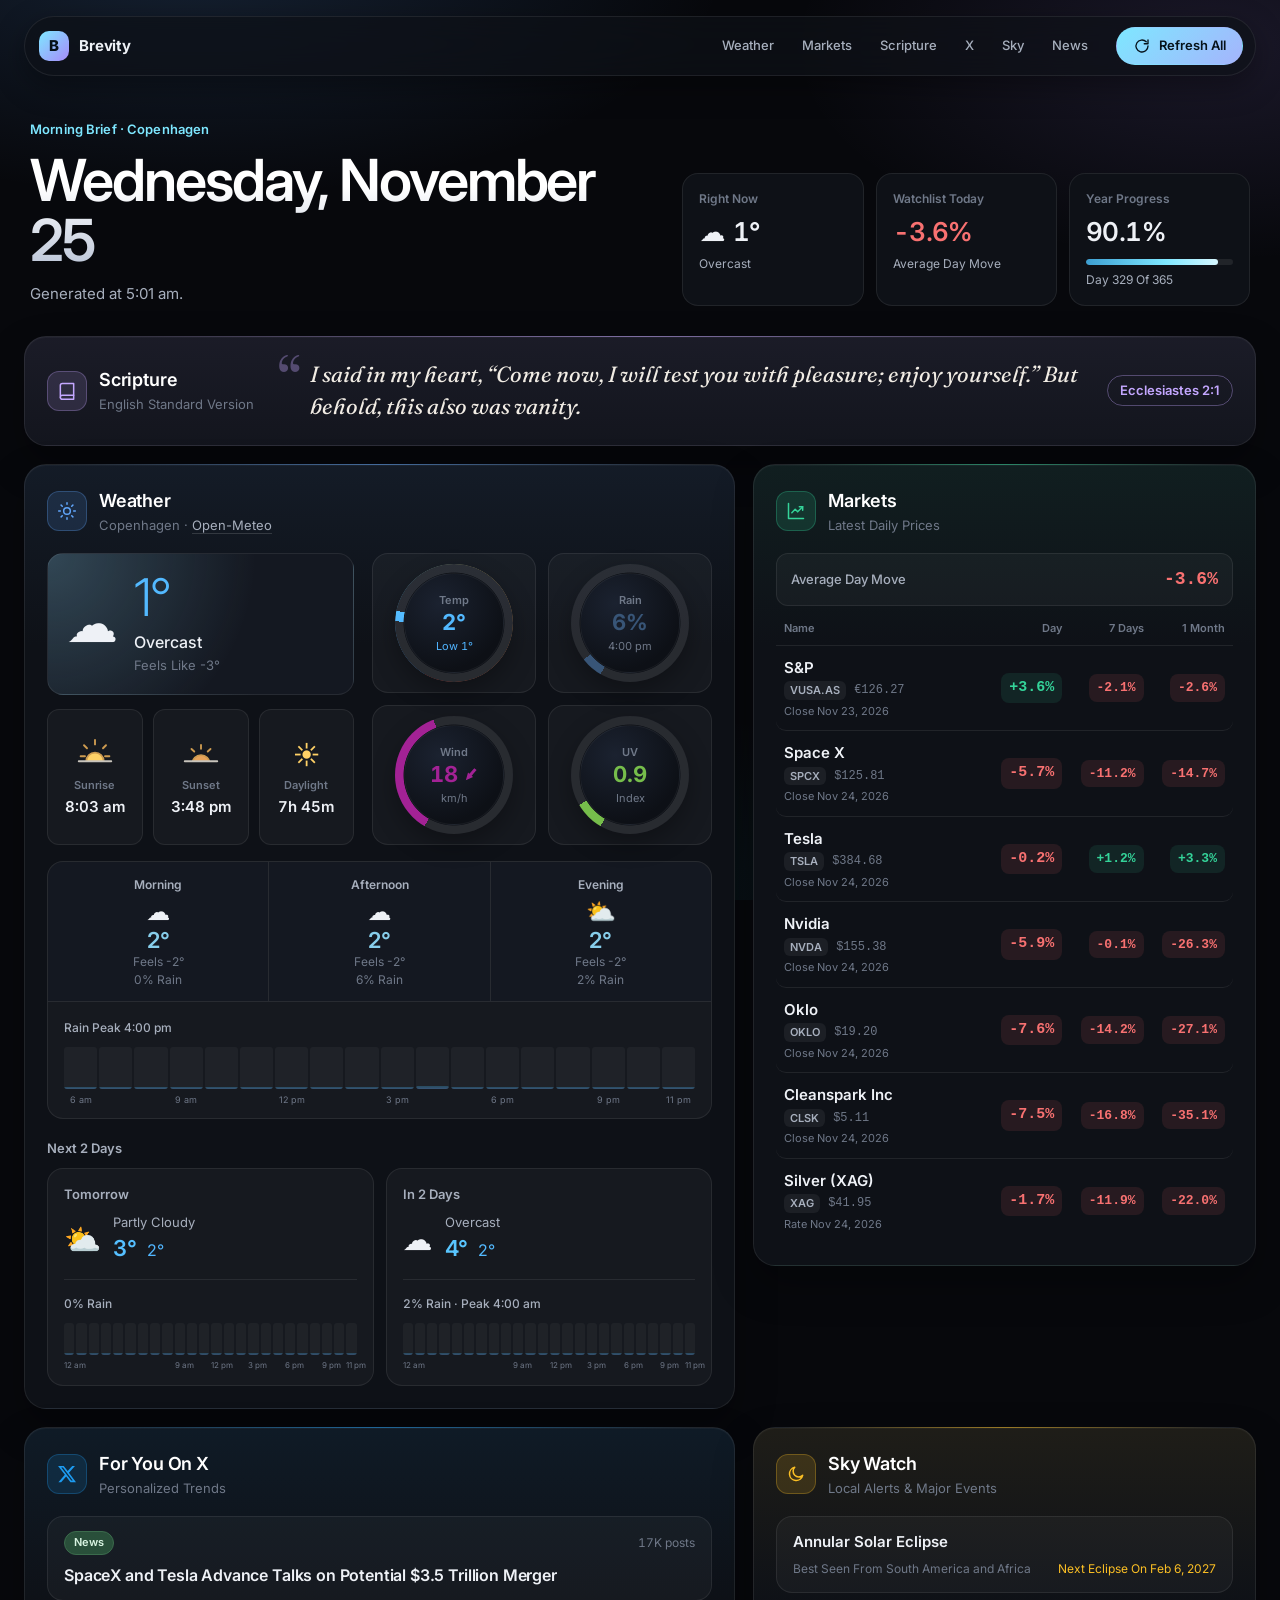
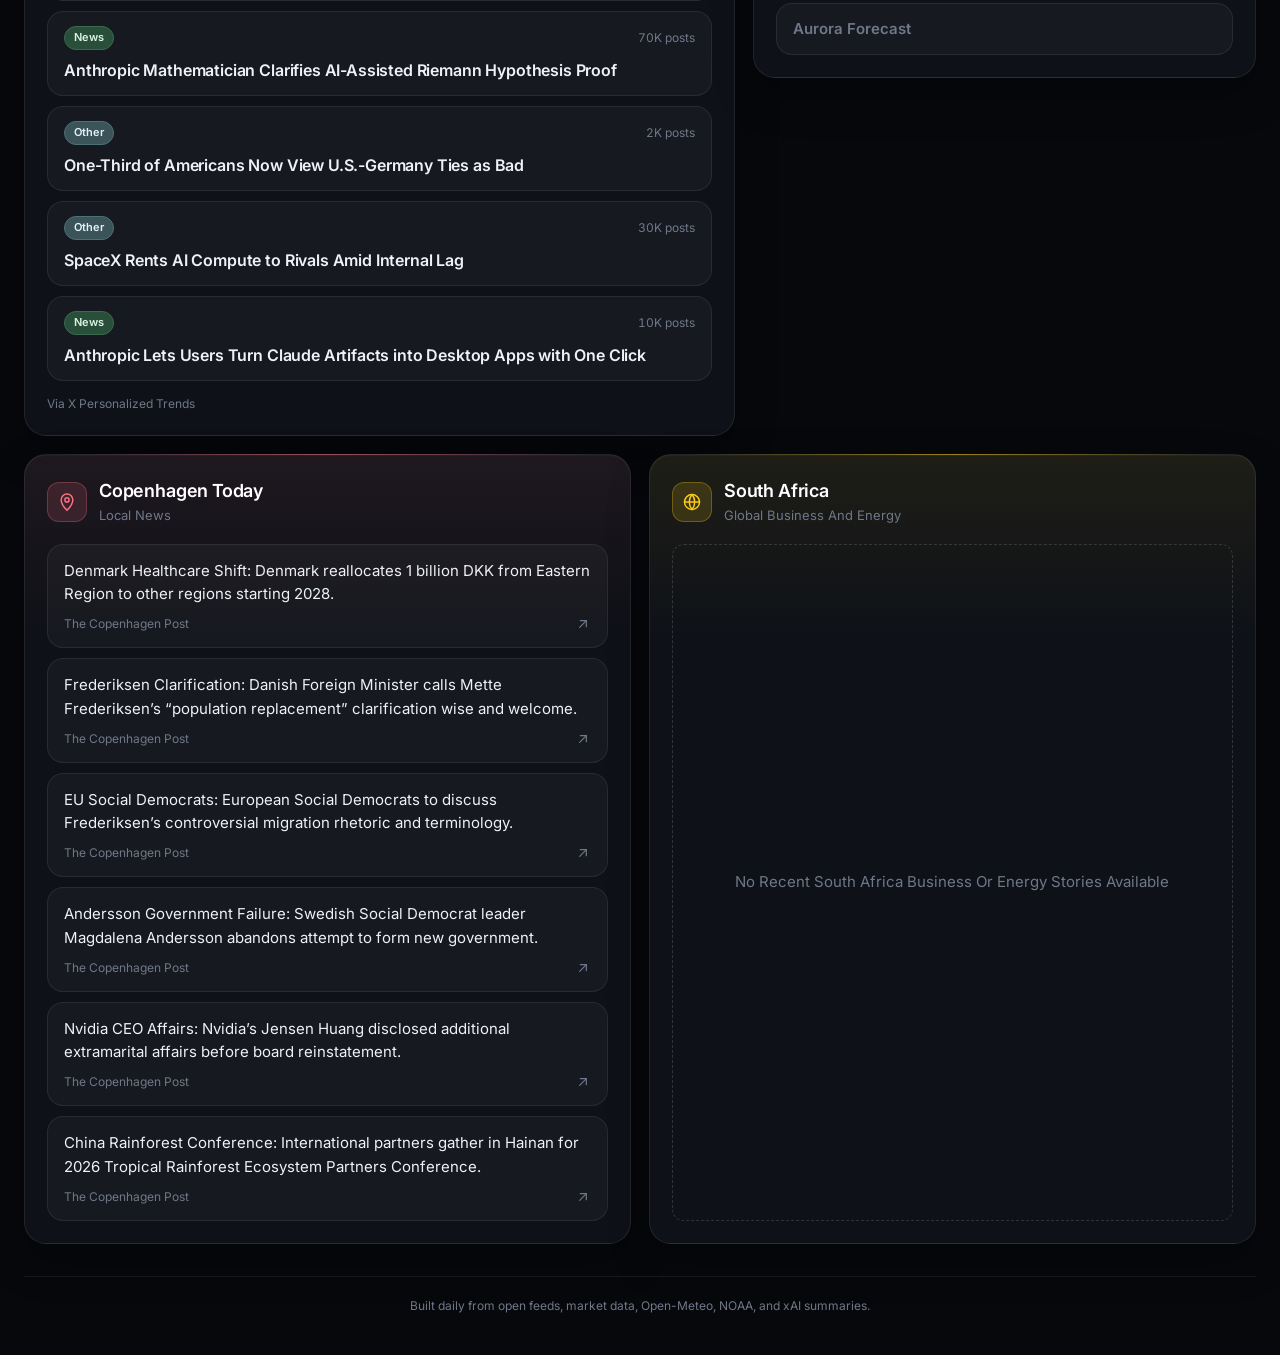
==== commit ba793550: "Update Brevity content [skip ci]" ====
--- a/index.html
+++ b/index.html
@@ -2,10 +2,10 @@
 <html lang="en"><head>
     <meta charset="UTF-8">
     <meta name="viewport" content="width=device-width, initial-scale=1">
-    <title>Brevity · Tuesday, November 24</title>
+    <title>Brevity · Wednesday, November 25</title>
     <meta name="description" content="Daily morning brief covering weather, markets, X, sky watch, and curated news.">
-    <meta name="brevity-date" content="2026-11-24">
-    <meta name="brevity-generated" content="2026-11-24T05:05:27+01:00" data-clock="5:05 am">
+    <meta name="brevity-date" content="2026-11-25">
+    <meta name="brevity-generated" content="2026-11-25T05:01:03+01:00" data-clock="5:01 am">
     <meta name="color-scheme" content="dark">
     <meta name="theme-color" content="#07080c">
     <link rel="icon" href="resources/favicon.png?v=eclipse" type="image/png">
@@ -47,29 +47,29 @@
         <header class="hero" id="top">
             <div class="hero-copy">
                 <p class="eyebrow">Morning Brief · Copenhagen</p>
-                <h1 class="hero-title">Tuesday, November 24</h1>
-                <p class="hero-sub">Generated at 5:05 am.</p>
+                <h1 class="hero-title">Wednesday, November 25</h1>
+                <p class="hero-sub">Generated at 5:01 am.</p>
             </div>
             <div class="hero-stats">
                 <div class="stat">
                     <span class="stat-label">Right Now</span>
                     <span class="stat-value">
-                        <span>⛅️</span>
-                        <span>0°</span>
+                        <span>☁️</span>
+                        <span>1°</span>
                     </span>
-                    <span class="stat-sub">Partly Cloudy</span>
+                    <span class="stat-sub">Overcast</span>
                 </div>
                 <div class="stat">
                     <span class="stat-label">Watchlist Today</span>
-                    <span class="stat-value green">+9.1%</span>
+                    <span class="stat-value red">-3.6%</span>
                     <span class="stat-sub">Average Day Move</span>
                 </div>
                 <div class="stat">
                     <span class="stat-label">Year Progress</span>
-                    <span class="stat-value">89.9%</span>
+                    <span class="stat-value">90.1%</span>
                     <span class="progress" aria-hidden="true"><span class="progress-fill"
-                            style="width: 89.9%;"></span></span>
-                    <span class="stat-sub">Day 328 Of 365</span>
+                            style="width: 90.1%;"></span></span>
+                    <span class="stat-sub">Day 329 Of 365</span>
                 </div>
             </div>
         </header>
@@ -90,10 +90,10 @@
 </header>
                 <div class="panel-body">
                     <figure class="verse">
-                        <blockquote class="verse-text">An evil man seeks only rebellion, and a cruel messenger will be sent against him.</blockquote>
+                        <blockquote class="verse-text">I said in my heart, “Come now, I will test you with pleasure; enjoy yourself.” But behold, this also was vanity.</blockquote>
                         <figcaption class="verse-caption">
-                            <a class="verse-ref" href="https://www.biblegateway.com/passage/?search=Proverbs%2017%3A11&amp;version=ESV" target="_blank"
-                                rel="noopener noreferrer">Proverbs 17:11</a>
+                            <a class="verse-ref" href="https://www.biblegateway.com/passage/?search=Ecclesiastes%202%3A1&amp;version=ESV" target="_blank"
+                                rel="noopener noreferrer">Ecclesiastes 2:1</a>
                         </figcaption>
                     </figure>
                 </div>
@@ -119,12 +119,12 @@
                         <div class="weather-now-column">
                             <div class="weather-now-card"
                                 style="--now-color: #87CEEB;">
-                                <div class="weather-hero-icon">⛅️
+                                <div class="weather-hero-icon">☁️
                                 </div>
                                 <div class="weather-now-copy">
-                                    <div class="weather-now-temp" style="color: #53b9ff;">0°</div>
-                                    <div class="weather-now-condition">Partly Cloudy</div>
-                                    <div class="weather-now-feels">Feels Like -4°</div>
+                                    <div class="weather-now-temp" style="color: #53b9ff;">1°</div>
+                                    <div class="weather-now-condition">Overcast</div>
+                                    <div class="weather-now-feels">Feels Like -3°</div>
                                 </div>
                             </div>
 
@@ -152,7 +152,7 @@
                                             stroke-linecap="round" />
                                     </svg>
                                     <span class="sun-event-label">Sunrise</span>
-                                    <span class="sun-event-time">8:02 am</span>
+                                    <span class="sun-event-time">8:03 am</span>
                                 </div>
                                 <div class="sun-event">
                                     <svg class="sun-event-icon" viewBox="0 0 32 32" aria-hidden="true"
@@ -175,11 +175,11 @@
                                             stroke-linecap="round" />
                                     </svg>
                                     <span class="sun-event-label">Sunset</span>
-                                    <span class="sun-event-time">3:50 pm</span>
+                                    <span class="sun-event-time">3:48 pm</span>
                                 </div>
                                 <div class="sun-event sun-daylight">
                                     <span class="sun-event-label">Daylight</span>
-                                    <span class="sun-event-time">7h 48m</span>
+                                    <span class="sun-event-time">7h 45m</span>
                                 </div>
                             </div>
                         </div>
@@ -187,31 +187,31 @@
                         <div class="dial-row">
                             <div class="dial-card">
                                 <div class="dial dial-temp"
-                                    style="--start: 14.3; --end: 20.0; --accent: #53b9ff;">
+                                    style="--start: 17.1; --end: 20.0; --accent: #53b9ff;">
                                     <div class="dial-face">
                                         <div class="dial-label">Temp</div>
                                         <div class="dial-value" style="color: #53b9ff;">2°</div>
-                                        <div class="dial-sub" style="color: #c9d198;">Low 0°</div>
+                                        <div class="dial-sub" style="color: #50b4ff;">Low 1°</div>
                                     </div>
                                 </div>
                             </div>
                             <div class="dial-card">
                                 <div class="dial"
-                                    style="--progress: 0.0; --accent: #374e6e;">
+                                    style="--progress: 6.0; --accent: #385577;">
                                     <div class="dial-face">
                                         <div class="dial-label">Rain</div>
-                                        <div class="dial-value" style="color: #374e6e;">0%</div>
-                                        <div class="dial-sub"></div>
+                                        <div class="dial-value" style="color: #385577;">6%</div>
+                                        <div class="dial-sub">4:00 pm</div>
                                     </div>
                                 </div>
                             </div>
                             <div class="dial-card">
                                 <div class="dial"
-                                    style="--progress: 26.0; --accent: #7f0da1;">
+                                    style="--progress: 36.0; --accent: #a32295;">
                                     <div class="dial-face">
                                         <div class="dial-label">Wind</div>
-                                        <div class="dial-value" style="color: #7f0da1;">13<span class="wind-arrow"
-                                                style="--wind-dir: 344;" aria-hidden="true"><svg
+                                        <div class="dial-value" style="color: #a32295;">18<span class="wind-arrow"
+                                                style="--wind-dir: 41;" aria-hidden="true"><svg
                                                     viewBox="0 0 26 14" focusable="false">
                                                     <path d="M1 4.6h12.2V1.6L24.8 7 13.2 12.4V9.4H1z" />
                                                 </svg></span></div>
@@ -221,10 +221,10 @@
                             </div>
                             <div class="dial-card">
                                 <div class="dial"
-                                    style="--progress: 8.6; --accent: #78be4b;">
+                                    style="--progress: 8.2; --accent: #76bd4b;">
                                     <div class="dial-face">
                                         <div class="dial-label">UV</div>
-                                        <div class="dial-value" style="color: #78be4b;">0.9</div>
+                                        <div class="dial-value" style="color: #76bd4b;">0.9</div>
                                         <div class="dial-sub">Index</div>
                                     </div>
                                 </div>
@@ -236,32 +236,32 @@
                         <div class="period-grid">
                             <div class="period-card">
                                 <div class="period-label">Morning</div>
-                                <div class="period-icon">☀️</div>
+                                <div class="period-icon">☁️</div>
                                 <div class="period-temp" 
-                                    style="color: #FFD700;" >1°</div>
-                                <div class="period-feels">Feels -3°</div>
+                                    style="color: #87CEEB;" >2°</div>
+                                <div class="period-feels">Feels -2°</div>
                                 <div class="period-rain">0% Rain</div>
                             </div>
                             <div class="period-card">
                                 <div class="period-label">Afternoon</div>
-                                <div class="period-icon">☀️</div>
+                                <div class="period-icon">☁️</div>
                                 <div class="period-temp" 
-                                    style="color: #FFD700;" >2°</div>
+                                    style="color: #87CEEB;" >2°</div>
                                 <div class="period-feels">Feels -2°</div>
-                                <div class="period-rain">0% Rain</div>
+                                <div class="period-rain">6% Rain</div>
                             </div>
                             <div class="period-card">
                                 <div class="period-label">Evening</div>
-                                <div class="period-icon">☀️</div>
+                                <div class="period-icon">⛅️</div>
                                 <div class="period-temp" 
-                                    style="color: #FFD700;" >0°</div>
-                                <div class="period-feels">Feels -3°</div>
-                                <div class="period-rain">0% Rain</div>
+                                    style="color: #87CEEB;" >2°</div>
+                                <div class="period-feels">Feels -2°</div>
+                                <div class="period-rain">2% Rain</div>
                             </div>
                         </div>
-                        <div class="rain-timeline" style="--rain-color: #374e6e;">
+                        <div class="rain-timeline" style="--rain-color: #385577;">
     <div class="rain-timeline-head">
-        <span class="rain-timeline-peak">No Rain Expected</span>
+        <span class="rain-timeline-peak">Rain Peak 4:00 pm</span>
     </div>
     <div class="rain-timeline-track" aria-hidden="true">
         <div class="rain-bar" style="--rain: 0;"
@@ -282,26 +282,26 @@
         <div class="rain-bar" style="--rain: 0;"
             title="11:00 am · 0%"><span
                 class="rain-bar-fill"></span></div>
-        <div class="rain-bar" style="--rain: 0;"
-            title="12:00 pm · 0%"><span
-                class="rain-bar-fill"></span></div>
-        <div class="rain-bar" style="--rain: 0;"
-            title="1:00 pm · 0%"><span
-                class="rain-bar-fill"></span></div>
-        <div class="rain-bar" style="--rain: 0;"
-            title="2:00 pm · 0%"><span
-                class="rain-bar-fill"></span></div>
-        <div class="rain-bar" style="--rain: 0;"
-            title="3:00 pm · 0%"><span
-                class="rain-bar-fill"></span></div>
-        <div class="rain-bar" style="--rain: 0;"
-            title="4:00 pm · 0%"><span
-                class="rain-bar-fill"></span></div>
-        <div class="rain-bar" style="--rain: 0;"
-            title="5:00 pm · 0%"><span
-                class="rain-bar-fill"></span></div>
-        <div class="rain-bar" style="--rain: 0;"
-            title="6:00 pm · 0%"><span
+        <div class="rain-bar" style="--rain: 1;"
+            title="12:00 pm · 1%"><span
+                class="rain-bar-fill"></span></div>
+        <div class="rain-bar" style="--rain: 2;"
+            title="1:00 pm · 2%"><span
+                class="rain-bar-fill"></span></div>
+        <div class="rain-bar" style="--rain: 4;"
+            title="2:00 pm · 4%"><span
+                class="rain-bar-fill"></span></div>
+        <div class="rain-bar" style="--rain: 5;"
+            title="3:00 pm · 5%"><span
+                class="rain-bar-fill"></span></div>
+        <div class="rain-bar" style="--rain: 6;"
+            title="4:00 pm · 6%"><span
+                class="rain-bar-fill"></span></div>
+        <div class="rain-bar" style="--rain: 5;"
+            title="5:00 pm · 5%"><span
+                class="rain-bar-fill"></span></div>
+        <div class="rain-bar" style="--rain: 2;"
+            title="6:00 pm · 2%"><span
                 class="rain-bar-fill"></span></div>
         <div class="rain-bar" style="--rain: 0;"
             title="7:00 pm · 0%"><span
@@ -347,18 +347,18 @@
                             <div class="forecast-card">
                                 <div class="forecast-day">Tomorrow</div>
                                 <div class="forecast-main">
-                                    <div class="forecast-icon">☁️</div>
+                                    <div class="forecast-icon">⛅️</div>
                                     <div>
-                                        <div class="forecast-condition">Overcast</div>
+                                        <div class="forecast-condition">Partly Cloudy</div>
                                         <div class="forecast-temps">
-                                            <span class="hi" style="color: #53bbff;">2°</span>
-                                            <span class="lo" style="color: #4baaff;">-1°</span>
+                                            <span class="hi" style="color: #55bfff;">3°</span>
+                                            <span class="lo" style="color: #51b6ff;">2°</span>
                                         </div>
                                     </div>
                                 </div>
-                                <div class="rain-timeline compact" style="--rain-color: #375374;">
+                                <div class="rain-timeline compact" style="--rain-color: #374e6e;">
     <div class="rain-timeline-head">
-        <span class="rain-timeline-peak">4% Rain · Peak 4:00 pm</span>
+        <span class="rain-timeline-peak">0% Rain</span>
     </div>
     <div class="rain-timeline-track" aria-hidden="true">
         <div class="rain-bar" style="--rain: 0;"
@@ -403,29 +403,29 @@
         <div class="rain-bar" style="--rain: 0;"
             title="1:00 pm · 0%"><span
                 class="rain-bar-fill"></span></div>
-        <div class="rain-bar" style="--rain: 1;"
-            title="2:00 pm · 1%"><span
-                class="rain-bar-fill"></span></div>
-        <div class="rain-bar" style="--rain: 3;"
-            title="3:00 pm · 3%"><span
-                class="rain-bar-fill"></span></div>
-        <div class="rain-bar" style="--rain: 4;"
-            title="4:00 pm · 4%"><span
-                class="rain-bar-fill"></span></div>
-        <div class="rain-bar" style="--rain: 4;"
-            title="5:00 pm · 4%"><span
-                class="rain-bar-fill"></span></div>
-        <div class="rain-bar" style="--rain: 3;"
-            title="6:00 pm · 3%"><span
-                class="rain-bar-fill"></span></div>
-        <div class="rain-bar" style="--rain: 2;"
-            title="7:00 pm · 2%"><span
-                class="rain-bar-fill"></span></div>
-        <div class="rain-bar" style="--rain: 1;"
-            title="8:00 pm · 1%"><span
-                class="rain-bar-fill"></span></div>
-        <div class="rain-bar" style="--rain: 1;"
-            title="9:00 pm · 1%"><span
+        <div class="rain-bar" style="--rain: 0;"
+            title="2:00 pm · 0%"><span
+                class="rain-bar-fill"></span></div>
+        <div class="rain-bar" style="--rain: 0;"
+            title="3:00 pm · 0%"><span
+                class="rain-bar-fill"></span></div>
+        <div class="rain-bar" style="--rain: 0;"
+            title="4:00 pm · 0%"><span
+                class="rain-bar-fill"></span></div>
+        <div class="rain-bar" style="--rain: 0;"
+            title="5:00 pm · 0%"><span
+                class="rain-bar-fill"></span></div>
+        <div class="rain-bar" style="--rain: 0;"
+            title="6:00 pm · 0%"><span
+                class="rain-bar-fill"></span></div>
+        <div class="rain-bar" style="--rain: 0;"
+            title="7:00 pm · 0%"><span
+                class="rain-bar-fill"></span></div>
+        <div class="rain-bar" style="--rain: 0;"
+            title="8:00 pm · 0%"><span
+                class="rain-bar-fill"></span></div>
+        <div class="rain-bar" style="--rain: 0;"
+            title="9:00 pm · 0%"><span
                 class="rain-bar-fill"></span></div>
         <div class="rain-bar" style="--rain: 0;"
             title="10:00 pm · 0%"><span
@@ -469,14 +469,14 @@
                                     <div>
                                         <div class="forecast-condition">Overcast</div>
                                         <div class="forecast-temps">
-                                            <span class="hi" style="color: #53bbff;">2°</span>
-                                            <span class="lo" style="color: #50b4ff;">1°</span>
+                                            <span class="hi" style="color: #59c6ff;">4°</span>
+                                            <span class="lo" style="color: #53baff;">2°</span>
                                         </div>
                                     </div>
                                 </div>
-                                <div class="rain-timeline compact" style="--rain-color: #374f6f;">
+                                <div class="rain-timeline compact" style="--rain-color: #375071;">
     <div class="rain-timeline-head">
-        <span class="rain-timeline-peak">1% Rain · Peak 11:00 pm</span>
+        <span class="rain-timeline-peak">2% Rain · Peak 4:00 am</span>
     </div>
     <div class="rain-timeline-track" aria-hidden="true">
         <div class="rain-bar" style="--rain: 0;"
@@ -485,26 +485,26 @@
         <div class="rain-bar" style="--rain: 0;"
             title="1:00 am · 0%"><span
                 class="rain-bar-fill"></span></div>
-        <div class="rain-bar" style="--rain: 0;"
-            title="2:00 am · 0%"><span
-                class="rain-bar-fill"></span></div>
-        <div class="rain-bar" style="--rain: 0;"
-            title="3:00 am · 0%"><span
-                class="rain-bar-fill"></span></div>
-        <div class="rain-bar" style="--rain: 0;"
-            title="4:00 am · 0%"><span
-                class="rain-bar-fill"></span></div>
-        <div class="rain-bar" style="--rain: 0;"
-            title="5:00 am · 0%"><span
-                class="rain-bar-fill"></span></div>
-        <div class="rain-bar" style="--rain: 0;"
-            title="6:00 am · 0%"><span
-                class="rain-bar-fill"></span></div>
-        <div class="rain-bar" style="--rain: 0;"
-            title="7:00 am · 0%"><span
-                class="rain-bar-fill"></span></div>
-        <div class="rain-bar" style="--rain: 0;"
-            title="8:00 am · 0%"><span
+        <div class="rain-bar" style="--rain: 1;"
+            title="2:00 am · 1%"><span
+                class="rain-bar-fill"></span></div>
+        <div class="rain-bar" style="--rain: 1;"
+            title="3:00 am · 1%"><span
+                class="rain-bar-fill"></span></div>
+        <div class="rain-bar" style="--rain: 2;"
+            title="4:00 am · 2%"><span
+                class="rain-bar-fill"></span></div>
+        <div class="rain-bar" style="--rain: 2;"
+            title="5:00 am · 2%"><span
+                class="rain-bar-fill"></span></div>
+        <div class="rain-bar" style="--rain: 2;"
+            title="6:00 am · 2%"><span
+                class="rain-bar-fill"></span></div>
+        <div class="rain-bar" style="--rain: 2;"
+            title="7:00 am · 2%"><span
+                class="rain-bar-fill"></span></div>
+        <div class="rain-bar" style="--rain: 1;"
+            title="8:00 am · 1%"><span
                 class="rain-bar-fill"></span></div>
         <div class="rain-bar" style="--rain: 0;"
             title="9:00 am · 0%"><span
@@ -512,44 +512,44 @@
         <div class="rain-bar" style="--rain: 0;"
             title="10:00 am · 0%"><span
                 class="rain-bar-fill"></span></div>
-        <div class="rain-bar" style="--rain: 0;"
-            title="11:00 am · 0%"><span
-                class="rain-bar-fill"></span></div>
-        <div class="rain-bar" style="--rain: 0;"
-            title="12:00 pm · 0%"><span
-                class="rain-bar-fill"></span></div>
-        <div class="rain-bar" style="--rain: 0;"
-            title="1:00 pm · 0%"><span
-                class="rain-bar-fill"></span></div>
-        <div class="rain-bar" style="--rain: 0;"
-            title="2:00 pm · 0%"><span
-                class="rain-bar-fill"></span></div>
-        <div class="rain-bar" style="--rain: 0;"
-            title="3:00 pm · 0%"><span
+        <div class="rain-bar" style="--rain: 1;"
+            title="11:00 am · 1%"><span
+                class="rain-bar-fill"></span></div>
+        <div class="rain-bar" style="--rain: 1;"
+            title="12:00 pm · 1%"><span
+                class="rain-bar-fill"></span></div>
+        <div class="rain-bar" style="--rain: 2;"
+            title="1:00 pm · 2%"><span
+                class="rain-bar-fill"></span></div>
+        <div class="rain-bar" style="--rain: 1;"
+            title="2:00 pm · 1%"><span
+                class="rain-bar-fill"></span></div>
+        <div class="rain-bar" style="--rain: 1;"
+            title="3:00 pm · 1%"><span
                 class="rain-bar-fill"></span></div>
         <div class="rain-bar" style="--rain: 0;"
             title="4:00 pm · 0%"><span
                 class="rain-bar-fill"></span></div>
-        <div class="rain-bar" style="--rain: 0;"
-            title="5:00 pm · 0%"><span
-                class="rain-bar-fill"></span></div>
-        <div class="rain-bar" style="--rain: 0;"
-            title="6:00 pm · 0%"><span
-                class="rain-bar-fill"></span></div>
-        <div class="rain-bar" style="--rain: 0;"
-            title="7:00 pm · 0%"><span
-                class="rain-bar-fill"></span></div>
-        <div class="rain-bar" style="--rain: 0;"
-            title="8:00 pm · 0%"><span
-                class="rain-bar-fill"></span></div>
-        <div class="rain-bar" style="--rain: 0;"
-            title="9:00 pm · 0%"><span
+        <div class="rain-bar" style="--rain: 1;"
+            title="5:00 pm · 1%"><span
+                class="rain-bar-fill"></span></div>
+        <div class="rain-bar" style="--rain: 1;"
+            title="6:00 pm · 1%"><span
+                class="rain-bar-fill"></span></div>
+        <div class="rain-bar" style="--rain: 2;"
+            title="7:00 pm · 2%"><span
+                class="rain-bar-fill"></span></div>
+        <div class="rain-bar" style="--rain: 2;"
+            title="8:00 pm · 2%"><span
+                class="rain-bar-fill"></span></div>
+        <div class="rain-bar" style="--rain: 1;"
+            title="9:00 pm · 1%"><span
                 class="rain-bar-fill"></span></div>
         <div class="rain-bar" style="--rain: 0;"
             title="10:00 pm · 0%"><span
                 class="rain-bar-fill"></span></div>
-        <div class="rain-bar" style="--rain: 1;"
-            title="11:00 pm · 1%"><span
+        <div class="rain-bar" style="--rain: 0;"
+            title="11:00 pm · 0%"><span
                 class="rain-bar-fill"></span></div>
     </div>
     <div class="rain-timeline-labels">
@@ -603,7 +603,7 @@
                     <div class="panel-body">
                         <div class="market-summary">
                             <span class="market-summary-label">Average Day Move</span>
-                            <span class="avg-pill green">+9.1%</span>
+                            <span class="avg-pill red">-3.6%</span>
                         </div>
                         <div class="stock-list">
                             <div class="stock-row stock-header">
@@ -620,14 +620,14 @@
                                             title="Vanguard S&amp;P 500 UCITS ETF" target="_blank"
                                             rel="noopener noreferrer">S&amp;P</a></div>
                                     <div class="stock-sub"><span class="stock-symbol">VUSA.AS</span>
-                                        <span class="stock-price">€121.92</span>
-                                    </div>
-                                    <div class="stock-as-of">Close Nov 20, 2026</div>
+                                        <span class="stock-price">€126.27</span>
+                                    </div>
+                                    <div class="stock-as-of">Close Nov 23, 2026</div>
                                 </div>
                                 <div class="stock-metrics">
-                                    <div class="stock-change stock-change-day red">-3.4%</div>
-                                    <div class="stock-change red">-5.8%</div>
-                                    <div class="stock-change red">-6.4%</div>
+                                    <div class="stock-change stock-change-day green">+3.6%</div>
+                                    <div class="stock-change red">-2.1%</div>
+                                    <div class="stock-change red">-2.6%</div>
                                 </div>
                             </div>
                             <div class="stock-row">
@@ -636,14 +636,14 @@
                                             title="Space Exploration Technologies Corp." target="_blank"
                                             rel="noopener noreferrer">Space X</a></div>
                                     <div class="stock-sub"><span class="stock-symbol">SPCX</span>
-                                        <span class="stock-price">$133.35</span>
-                                    </div>
-                                    <div class="stock-as-of">Close Nov 23, 2026</div>
+                                        <span class="stock-price">$125.81</span>
+                                    </div>
+                                    <div class="stock-as-of">Close Nov 24, 2026</div>
                                 </div>
                                 <div class="stock-metrics">
-                                    <div class="stock-change stock-change-day green">+4.4%</div>
-                                    <div class="stock-change red">-2.9%</div>
-                                    <div class="stock-change red">-9.6%</div>
+                                    <div class="stock-change stock-change-day red">-5.7%</div>
+                                    <div class="stock-change red">-11.2%</div>
+                                    <div class="stock-change red">-14.7%</div>
                                 </div>
                             </div>
                             <div class="stock-row">
@@ -652,14 +652,14 @@
                                             title="Tesla, Inc." target="_blank"
                                             rel="noopener noreferrer">Tesla</a></div>
                                     <div class="stock-sub"><span class="stock-symbol">TSLA</span>
-                                        <span class="stock-price">$385.46</span>
-                                    </div>
-                                    <div class="stock-as-of">Close Nov 23, 2026</div>
+                                        <span class="stock-price">$384.68</span>
+                                    </div>
+                                    <div class="stock-as-of">Close Nov 24, 2026</div>
                                 </div>
                                 <div class="stock-metrics">
-                                    <div class="stock-change stock-change-day green">+11.5%</div>
-                                    <div class="stock-change green">+1.5%</div>
-                                    <div class="stock-change green">+3.6%</div>
+                                    <div class="stock-change stock-change-day red">-0.2%</div>
+                                    <div class="stock-change green">+1.2%</div>
+                                    <div class="stock-change green">+3.3%</div>
                                 </div>
                             </div>
                             <div class="stock-row">
@@ -668,14 +668,14 @@
                                             title="NVIDIA Corporation" target="_blank"
                                             rel="noopener noreferrer">Nvidia</a></div>
                                     <div class="stock-sub"><span class="stock-symbol">NVDA</span>
-                                        <span class="stock-price">$165.05</span>
-                                    </div>
-                                    <div class="stock-as-of">Close Nov 23, 2026</div>
+                                        <span class="stock-price">$155.38</span>
+                                    </div>
+                                    <div class="stock-as-of">Close Nov 24, 2026</div>
                                 </div>
                                 <div class="stock-metrics">
-                                    <div class="stock-change stock-change-day green">+31.5%</div>
-                                    <div class="stock-change green">+5.7%</div>
-                                    <div class="stock-change red">-21.8%</div>
+                                    <div class="stock-change stock-change-day red">-5.9%</div>
+                                    <div class="stock-change red">-0.1%</div>
+                                    <div class="stock-change red">-26.3%</div>
                                 </div>
                             </div>
                             <div class="stock-row">
@@ -684,14 +684,14 @@
                                             title="Oklo Inc." target="_blank"
                                             rel="noopener noreferrer">Oklo</a></div>
                                     <div class="stock-sub"><span class="stock-symbol">OKLO</span>
-                                        <span class="stock-price">$20.77</span>
-                                    </div>
-                                    <div class="stock-as-of">Close Nov 23, 2026</div>
+                                        <span class="stock-price">$19.20</span>
+                                    </div>
+                                    <div class="stock-as-of">Close Nov 24, 2026</div>
                                 </div>
                                 <div class="stock-metrics">
-                                    <div class="stock-change stock-change-day green">+4.6%</div>
-                                    <div class="stock-change red">-9.8%</div>
-                                    <div class="stock-change red">-21.2%</div>
+                                    <div class="stock-change stock-change-day red">-7.6%</div>
+                                    <div class="stock-change red">-14.2%</div>
+                                    <div class="stock-change red">-27.1%</div>
                                 </div>
                             </div>
                             <div class="stock-row">
@@ -700,14 +700,14 @@
                                             title="CleanSpark, Inc." target="_blank"
                                             rel="noopener noreferrer">Cleanspark Inc</a></div>
                                     <div class="stock-sub"><span class="stock-symbol">CLSK</span>
-                                        <span class="stock-price">$5.53</span>
-                                    </div>
-                                    <div class="stock-as-of">Close Nov 23, 2026</div>
+                                        <span class="stock-price">$5.11</span>
+                                    </div>
+                                    <div class="stock-as-of">Close Nov 24, 2026</div>
                                 </div>
                                 <div class="stock-metrics">
-                                    <div class="stock-change stock-change-day green">+13.1%</div>
-                                    <div class="stock-change red">-12.2%</div>
-                                    <div class="stock-change red">-29.8%</div>
+                                    <div class="stock-change stock-change-day red">-7.5%</div>
+                                    <div class="stock-change red">-16.8%</div>
+                                    <div class="stock-change red">-35.1%</div>
                                 </div>
                             </div>
                             <div class="stock-row">
@@ -716,14 +716,14 @@
                                             title="Silver Spot (USD) · Currency API Reference Rate" target="_blank"
                                             rel="noopener noreferrer">Silver (XAG)</a></div>
                                     <div class="stock-sub"><span class="stock-symbol">XAG</span>
-                                        <span class="stock-price">$42.68</span>
-                                    </div>
-                                    <div class="stock-as-of">Rate Nov 23, 2026</div>
+                                        <span class="stock-price">$41.95</span>
+                                    </div>
+                                    <div class="stock-as-of">Rate Nov 24, 2026</div>
                                 </div>
                                 <div class="stock-metrics">
-                                    <div class="stock-change stock-change-day green">+1.8%</div>
-                                    <div class="stock-change red">-9.9%</div>
-                                    <div class="stock-change red">-20.6%</div>
+                                    <div class="stock-change stock-change-day red">-1.7%</div>
+                                    <div class="stock-change red">-11.9%</div>
+                                    <div class="stock-change red">-22.0%</div>
                                 </div>
                             </div>
                         </div>
@@ -752,42 +752,42 @@
                         <article class="x-card">
                             <div class="x-card-top">
                                 <span class="chip" style="--kw-bg: #294f3a; --kw-border: #3b6b4c; --kw-text: #d9f4e2;">News</span>
-                                <span class="x-volume">1.8M posts</span>
-                            </div>
-                            <h3 class="x-card-title"><a class="stretched-link" href="https://x.com/search?q=NVIDIA%20Reinstates%20Jensen%20Huang&amp;src=typed_query" target="_blank"
-                                    rel="noopener noreferrer">NVIDIA Reinstates Jensen Huang as CEO After Brief Absence</a></h3>
+                                <span class="x-volume">17K posts</span>
+                            </div>
+                            <h3 class="x-card-title"><a class="stretched-link" href="https://x.com/search?q=SpaceX&amp;src=typed_query" target="_blank"
+                                    rel="noopener noreferrer">SpaceX and Tesla Advance Talks on Potential $3.5 Trillion Merger</a></h3>
                         </article>
                         <article class="x-card">
                             <div class="x-card-top">
                                 <span class="chip" style="--kw-bg: #294f3a; --kw-border: #3b6b4c; --kw-text: #d9f4e2;">News</span>
-                                <span class="x-volume">14K posts</span>
-                            </div>
-                            <h3 class="x-card-title"><a class="stretched-link" href="https://x.com/search?q=Cathie%20Wood%20Faces%20Backlash&amp;src=typed_query" target="_blank"
-                                    rel="noopener noreferrer">Cathie Wood Faces Backlash for NVIDIA Sell at Market Low</a></h3>
+                                <span class="x-volume">70K posts</span>
+                            </div>
+                            <h3 class="x-card-title"><a class="stretched-link" href="https://x.com/search?q=Anthropic%20Mathematician%20Clarifies%20AI-Assisted&amp;src=typed_query" target="_blank"
+                                    rel="noopener noreferrer">Anthropic Mathematician Clarifies AI-Assisted Riemann Hypothesis Proof</a></h3>
+                        </article>
+                        <article class="x-card">
+                            <div class="x-card-top">
+                                <span class="chip" style="--kw-bg: #3b545a; --kw-border: #4f6f77; --kw-text: #e0f3f6;">Other</span>
+                                <span class="x-volume">2K posts</span>
+                            </div>
+                            <h3 class="x-card-title"><a class="stretched-link" href="https://x.com/search?q=One-Third&amp;src=typed_query" target="_blank"
+                                    rel="noopener noreferrer">One-Third of Americans Now View U.S.-Germany Ties as Bad</a></h3>
+                        </article>
+                        <article class="x-card">
+                            <div class="x-card-top">
+                                <span class="chip" style="--kw-bg: #3b545a; --kw-border: #4f6f77; --kw-text: #e0f3f6;">Other</span>
+                                <span class="x-volume">30K posts</span>
+                            </div>
+                            <h3 class="x-card-title"><a class="stretched-link" href="https://x.com/search?q=SpaceX%20Rents%20AI%20Compute&amp;src=typed_query" target="_blank"
+                                    rel="noopener noreferrer">SpaceX Rents AI Compute to Rivals Amid Internal Lag</a></h3>
                         </article>
                         <article class="x-card">
                             <div class="x-card-top">
                                 <span class="chip" style="--kw-bg: #294f3a; --kw-border: #3b6b4c; --kw-text: #d9f4e2;">News</span>
-                                <span class="x-volume">16K posts</span>
-                            </div>
-                            <h3 class="x-card-title"><a class="stretched-link" href="https://x.com/search?q=s%20Surprise%20Return%2C%20Flipping%20Cramer&amp;src=typed_query" target="_blank"
-                                    rel="noopener noreferrer">Nvidia Stock Surges After Huang&#39;s Surprise Return, Flipping Cramer&#39;s Bearish Call</a></h3>
-                        </article>
-                        <article class="x-card">
-                            <div class="x-card-top">
-                                <span class="chip" style="--kw-bg: #3b545a; --kw-border: #4f6f77; --kw-text: #e0f3f6;">Entertainment</span>
-                                <span class="x-volume">55K posts</span>
-                            </div>
-                            <h3 class="x-card-title"><a class="stretched-link" href="https://x.com/search?q=Durov%20Jokes%20GTA%20VI&amp;src=typed_query" target="_blank"
-                                    rel="noopener noreferrer">Durov Jokes GTA VI Criminals Skip Telegram</a></h3>
-                        </article>
-                        <article class="x-card">
-                            <div class="x-card-top">
-                                <span class="chip" style="--kw-bg: #294f3a; --kw-border: #3b6b4c; --kw-text: #d9f4e2;">News</span>
-                                <span class="x-volume">253K posts</span>
-                            </div>
-                            <h3 class="x-card-title"><a class="stretched-link" href="https://x.com/search?q=Tesla%20Rolls%20Out%20FSD&amp;src=typed_query" target="_blank"
-                                    rel="noopener noreferrer">Tesla Rolls Out FSD v15 with Game-Like Reality View</a></h3>
+                                <span class="x-volume">10K posts</span>
+                            </div>
+                            <h3 class="x-card-title"><a class="stretched-link" href="https://x.com/search?q=Anthropic%20Lets%20Users%20Turn&amp;src=typed_query" target="_blank"
+                                    rel="noopener noreferrer">Anthropic Lets Users Turn Claude Artifacts into Desktop Apps with One Click</a></h3>
                         </article>
                     </div>
                     <p class="panel-note">Via X Personalized Trends</p>
@@ -840,48 +840,48 @@
 </header>
     <div class="panel-body">
         <div class="news-list">
-            <a class="news-item" href="https://cphpost.dk/2026-11-23/global/kremlin-denies-reports-russia-plans-to-launch-a-nuclear-armed-satellite/" target="_blank" rel="noopener noreferrer">
-                <div class="news-headline">Kremlin denies nuclear satellite plans. Russia has no intention of launching a nuclear-armed satellite into space, Kremlin spokesman Dmitry Peskov said Monday.</div>
+            <a class="news-item" href="https://cphpost.dk/2026-11-24/global/china-focus-china-cooperates-with-global-partners-in-rainforest-conservation/" target="_blank" rel="noopener noreferrer">
+                <div class="news-headline">Denmark Healthcare Shift: Denmark reallocates 1 billion DKK from Eastern Region to other regions starting 2028.</div>
                 <div class="news-foot">
                     <span class="news-source">The Copenhagen Post</span>
                     <span class="news-arrow"><svg class="icon" viewBox="0 0 24 24" aria-hidden="true" focusable="false"><path d="M7 17L17 7" />
     <path d="M8 7h9v9" /></svg></span>
                 </div>
             </a>
-            <a class="news-item" href="https://cphpost.dk/2026-11-23/global/uk-trial-to-test-ai-in-breast-cancer-screening-for-around-700000-women/" target="_blank" rel="noopener noreferrer">
-                <div class="news-headline">UK launches major AI breast cancer trial. Around 700,000 British women will participate in a three-year trial testing AI for earlier breast cancer detection in mammograms.</div>
+            <a class="news-item" href="https://cphpost.dk/2026-11-24/global/nvidia-ceo-reportedly-disclosed-additional-affairs-before-reinstatement/" target="_blank" rel="noopener noreferrer">
+                <div class="news-headline">Frederiksen Clarification: Danish Foreign Minister calls Mette Frederiksen’s “population replacement” clarification wise and welcome.</div>
                 <div class="news-foot">
                     <span class="news-source">The Copenhagen Post</span>
                     <span class="news-arrow"><svg class="icon" viewBox="0 0 24 24" aria-hidden="true" focusable="false"><path d="M7 17L17 7" />
     <path d="M8 7h9v9" /></svg></span>
                 </div>
             </a>
-            <a class="news-item" href="https://cphpost.dk/2026-11-23/global/cybersecurity-companies-agree-to-multibillion-dollar-deal/" target="_blank" rel="noopener noreferrer">
-                <div class="news-headline">CrowdStrike agrees to buy Zscaler. U.S. cybersecurity firm CrowdStrike will acquire Zscaler in a $43.9 billion deal, approximately 300 billion Danish kroner.</div>
+            <a class="news-item" href="https://cphpost.dk/2026-11-24/global/swedish-social-democrat-leader-abandons-attempt-to-form-government/" target="_blank" rel="noopener noreferrer">
+                <div class="news-headline">EU Social Democrats: European Social Democrats to discuss Frederiksen’s controversial migration rhetoric and terminology.</div>
                 <div class="news-foot">
                     <span class="news-source">The Copenhagen Post</span>
                     <span class="news-arrow"><svg class="icon" viewBox="0 0 24 24" aria-hidden="true" focusable="false"><path d="M7 17L17 7" />
     <path d="M8 7h9v9" /></svg></span>
                 </div>
             </a>
-            <a class="news-item" href="https://cphpost.dk/2026-11-23/news/round-up/greta-thunberg-fined-over-copenhagen-protests/" target="_blank" rel="noopener noreferrer">
-                <div class="news-headline">Greta Thunberg fined for Copenhagen protests. Swedish activist Greta Thunberg was ordered to pay 1,800 Danish kroner for trespassing during two Copenhagen protests in 2024 and 2025.</div>
+            <a class="news-item" href="https://cphpost.dk/2026-11-24/news/round-up/danish-foreign-minister-calls-frederiksen-clarification-wise-and-welcome/" target="_blank" rel="noopener noreferrer">
+                <div class="news-headline">Andersson Government Failure: Swedish Social Democrat leader Magdalena Andersson abandons attempt to form new government.</div>
                 <div class="news-foot">
                     <span class="news-source">The Copenhagen Post</span>
                     <span class="news-arrow"><svg class="icon" viewBox="0 0 24 24" aria-hidden="true" focusable="false"><path d="M7 17L17 7" />
     <path d="M8 7h9v9" /></svg></span>
                 </div>
             </a>
-            <a class="news-item" href="https://cphpost.dk/2026-11-23/news/round-up/supreme-court-rejects-ethnic-discrimination-claims-over-lease-terminations-case/" target="_blank" rel="noopener noreferrer">
-                <div class="news-headline">Supreme Court rejects ethnic discrimination claim. Denmark’s Supreme Court ruled that terminating leases in Helsingør’s Nøjsomhed housing area did not constitute ethnic discrimination.</div>
+            <a class="news-item" href="https://cphpost.dk/2026-11-24/news/round-up/eu-social-democrats-to-discuss-frederiksens-migration-rhetoric/" target="_blank" rel="noopener noreferrer">
+                <div class="news-headline">Nvidia CEO Affairs: Nvidia’s Jensen Huang disclosed additional extramarital affairs before board reinstatement.</div>
                 <div class="news-foot">
                     <span class="news-source">The Copenhagen Post</span>
                     <span class="news-arrow"><svg class="icon" viewBox="0 0 24 24" aria-hidden="true" focusable="false"><path d="M7 17L17 7" />
     <path d="M8 7h9v9" /></svg></span>
                 </div>
             </a>
-            <a class="news-item" href="https://cphpost.dk/2026-11-23/news/round-up/nvidia-reinstates-jensen-huang-as-ceo-11-days-after-his-departure/" target="_blank" rel="noopener noreferrer">
-                <div class="news-headline">Nvidia reinstates Jensen Huang as CEO. Nvidia brought back Jensen Huang as CEO just 11 days after his departure, with the board citing shareholder interests.</div>
+            <a class="news-item" href="https://cphpost.dk/2026-11-24/news/round-up/denmark-shifts-1-billion-dkk-in-healthcare-funding-away-from-eastern-region/" target="_blank" rel="noopener noreferrer">
+                <div class="news-headline">China Rainforest Conference: International partners gather in Hainan for 2026 Tropical Rainforest Ecosystem Partners Conference.</div>
                 <div class="news-foot">
                     <span class="news-source">The Copenhagen Post</span>
                     <span class="news-arrow"><svg class="icon" viewBox="0 0 24 24" aria-hidden="true" focusable="false"><path d="M7 17L17 7" />
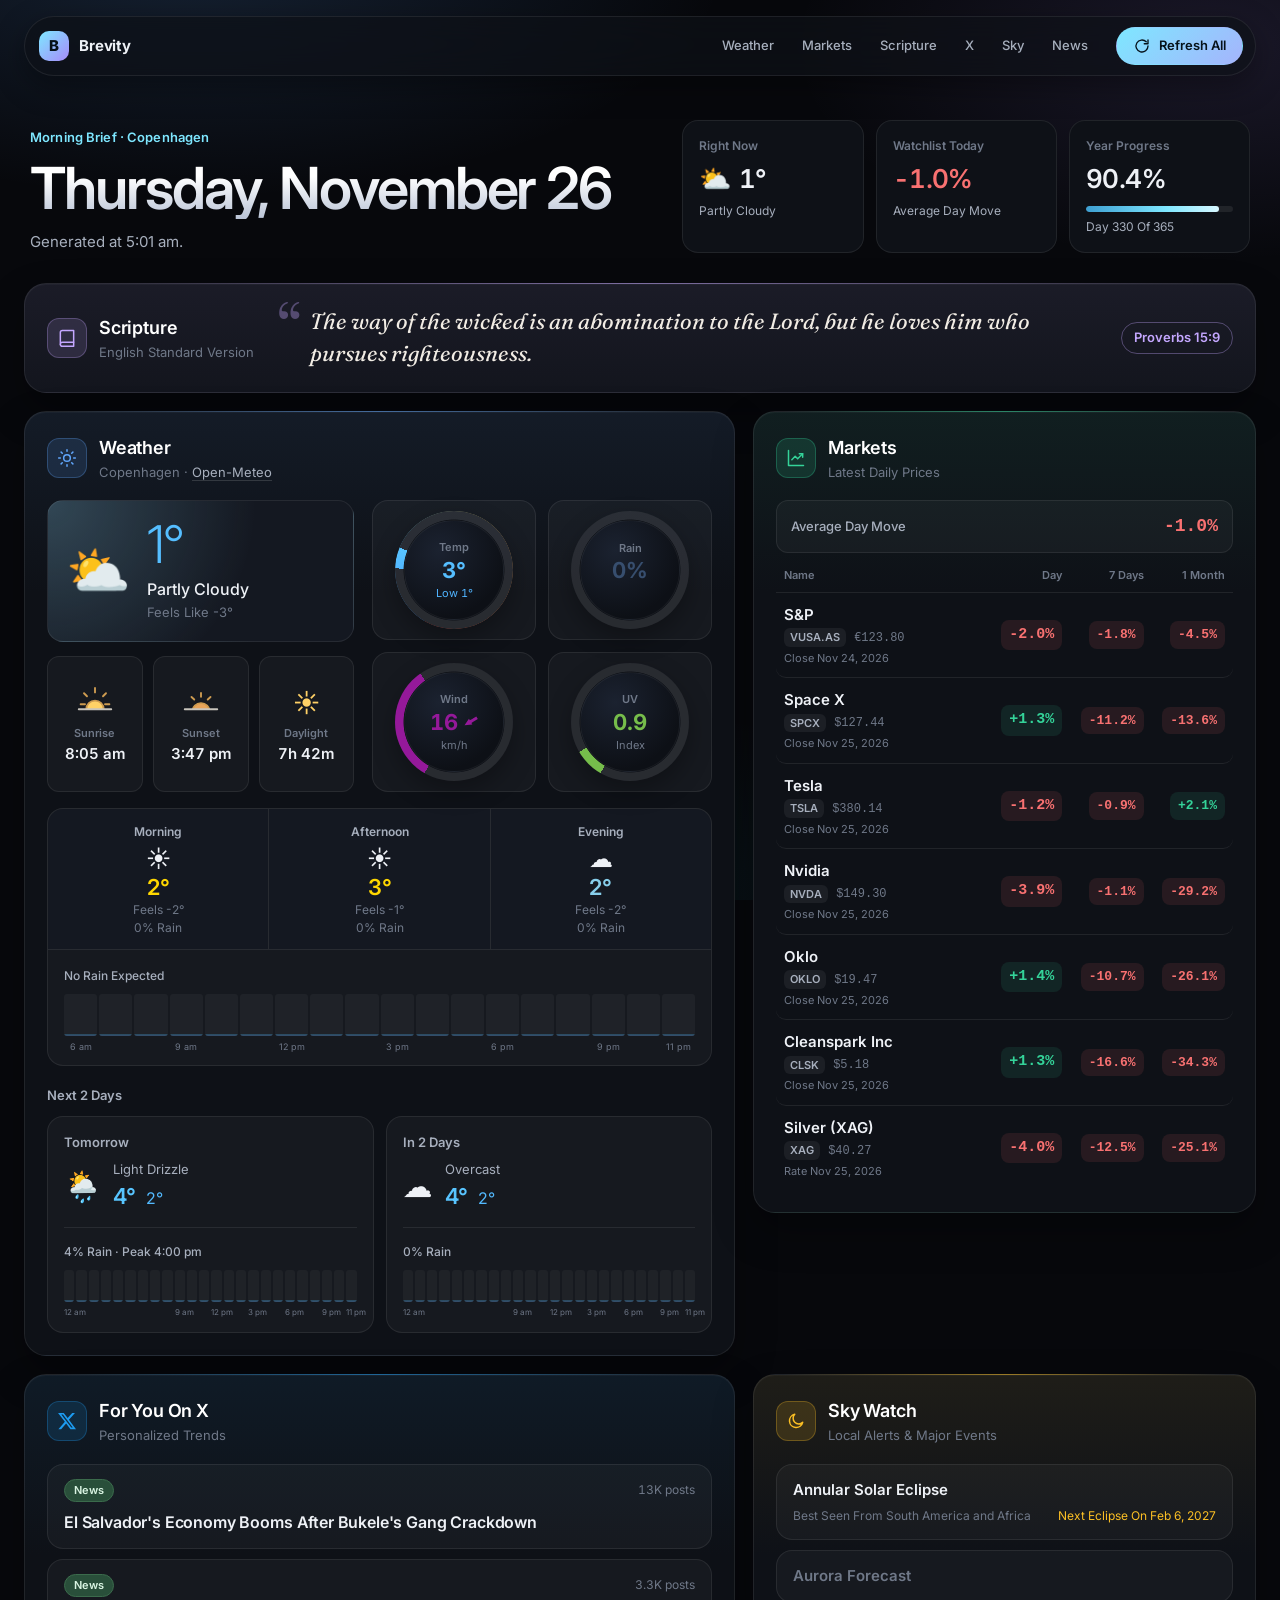
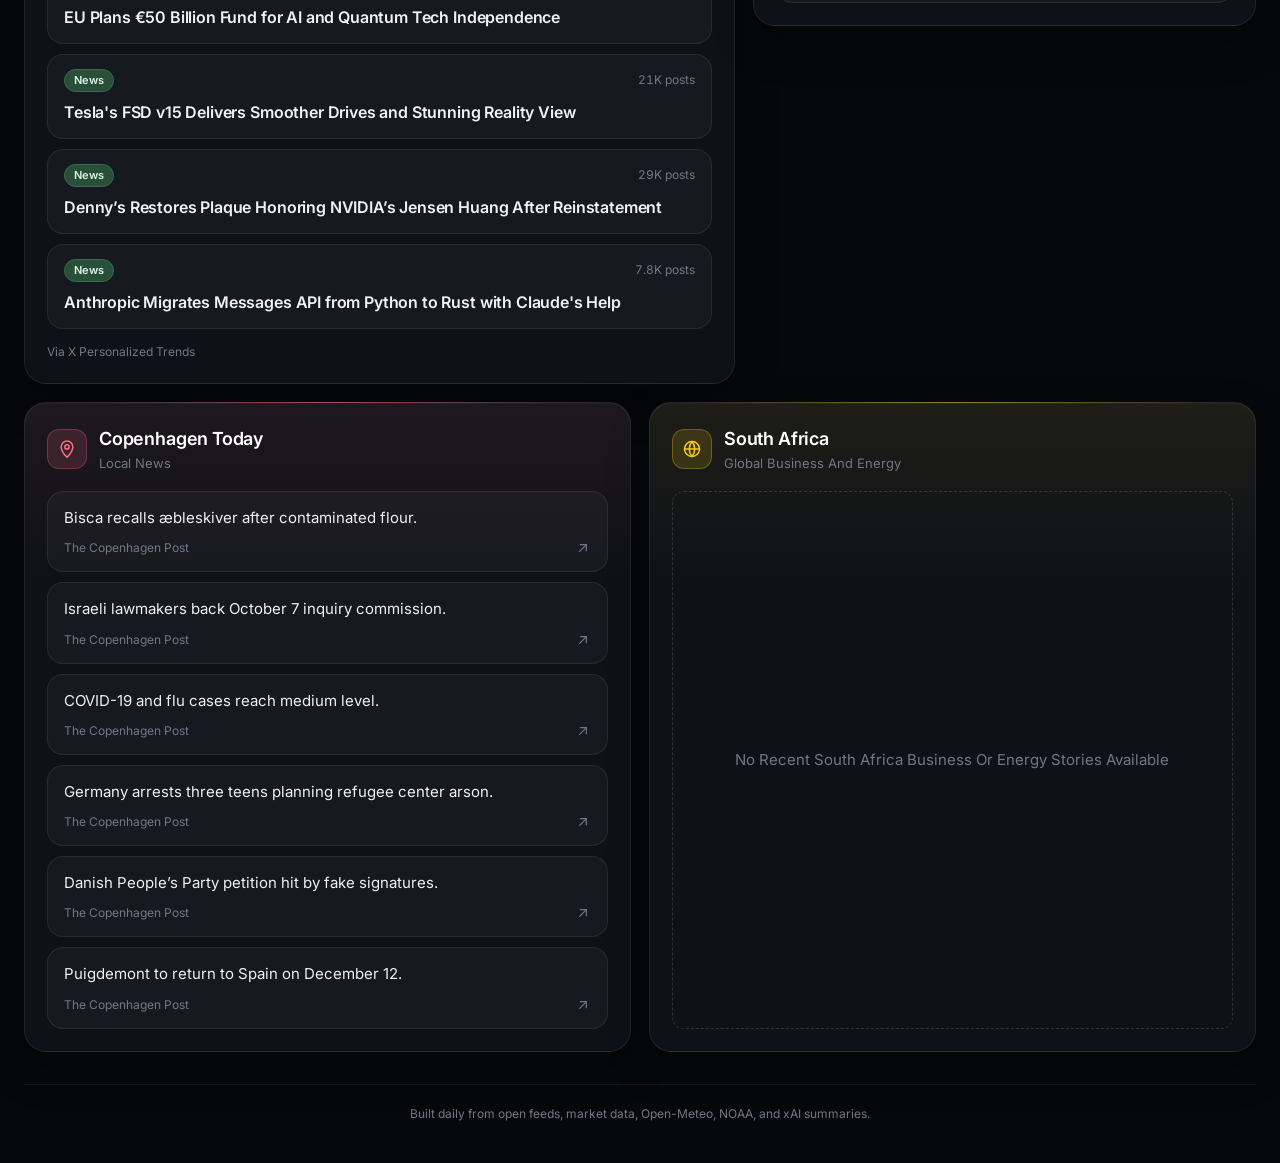
==== commit d44fcbca: "Update Brevity content [skip ci]" ====
--- a/index.html
+++ b/index.html
@@ -2,10 +2,10 @@
 <html lang="en"><head>
     <meta charset="UTF-8">
     <meta name="viewport" content="width=device-width, initial-scale=1">
-    <title>Brevity · Wednesday, November 25</title>
+    <title>Brevity · Thursday, November 26</title>
     <meta name="description" content="Daily morning brief covering weather, markets, X, sky watch, and curated news.">
-    <meta name="brevity-date" content="2026-11-25">
-    <meta name="brevity-generated" content="2026-11-25T05:01:03+01:00" data-clock="5:01 am">
+    <meta name="brevity-date" content="2026-11-26">
+    <meta name="brevity-generated" content="2026-11-26T05:01:09+01:00" data-clock="5:01 am">
     <meta name="color-scheme" content="dark">
     <meta name="theme-color" content="#07080c">
     <link rel="icon" href="resources/favicon.png?v=eclipse" type="image/png">
@@ -47,29 +47,29 @@
         <header class="hero" id="top">
             <div class="hero-copy">
                 <p class="eyebrow">Morning Brief · Copenhagen</p>
-                <h1 class="hero-title">Wednesday, November 25</h1>
+                <h1 class="hero-title">Thursday, November 26</h1>
                 <p class="hero-sub">Generated at 5:01 am.</p>
             </div>
             <div class="hero-stats">
                 <div class="stat">
                     <span class="stat-label">Right Now</span>
                     <span class="stat-value">
-                        <span>☁️</span>
+                        <span>⛅️</span>
                         <span>1°</span>
                     </span>
-                    <span class="stat-sub">Overcast</span>
+                    <span class="stat-sub">Partly Cloudy</span>
                 </div>
                 <div class="stat">
                     <span class="stat-label">Watchlist Today</span>
-                    <span class="stat-value red">-3.6%</span>
+                    <span class="stat-value red">-1.0%</span>
                     <span class="stat-sub">Average Day Move</span>
                 </div>
                 <div class="stat">
                     <span class="stat-label">Year Progress</span>
-                    <span class="stat-value">90.1%</span>
+                    <span class="stat-value">90.4%</span>
                     <span class="progress" aria-hidden="true"><span class="progress-fill"
-                            style="width: 90.1%;"></span></span>
-                    <span class="stat-sub">Day 329 Of 365</span>
+                            style="width: 90.4%;"></span></span>
+                    <span class="stat-sub">Day 330 Of 365</span>
                 </div>
             </div>
         </header>
@@ -90,10 +90,10 @@
 </header>
                 <div class="panel-body">
                     <figure class="verse">
-                        <blockquote class="verse-text">I said in my heart, “Come now, I will test you with pleasure; enjoy yourself.” But behold, this also was vanity.</blockquote>
+                        <blockquote class="verse-text">The way of the wicked is an abomination to the Lord, but he loves him who pursues righteousness.</blockquote>
                         <figcaption class="verse-caption">
-                            <a class="verse-ref" href="https://www.biblegateway.com/passage/?search=Ecclesiastes%202%3A1&amp;version=ESV" target="_blank"
-                                rel="noopener noreferrer">Ecclesiastes 2:1</a>
+                            <a class="verse-ref" href="https://www.biblegateway.com/passage/?search=Proverbs%2015%3A9&amp;version=ESV" target="_blank"
+                                rel="noopener noreferrer">Proverbs 15:9</a>
                         </figcaption>
                     </figure>
                 </div>
@@ -119,11 +119,11 @@
                         <div class="weather-now-column">
                             <div class="weather-now-card"
                                 style="--now-color: #87CEEB;">
-                                <div class="weather-hero-icon">☁️
+                                <div class="weather-hero-icon">⛅️
                                 </div>
                                 <div class="weather-now-copy">
-                                    <div class="weather-now-temp" style="color: #53b9ff;">1°</div>
-                                    <div class="weather-now-condition">Overcast</div>
+                                    <div class="weather-now-temp" style="color: #55beff;">1°</div>
+                                    <div class="weather-now-condition">Partly Cloudy</div>
                                     <div class="weather-now-feels">Feels Like -3°</div>
                                 </div>
                             </div>
@@ -152,7 +152,7 @@
                                             stroke-linecap="round" />
                                     </svg>
                                     <span class="sun-event-label">Sunrise</span>
-                                    <span class="sun-event-time">8:03 am</span>
+                                    <span class="sun-event-time">8:05 am</span>
                                 </div>
                                 <div class="sun-event">
                                     <svg class="sun-event-icon" viewBox="0 0 32 32" aria-hidden="true"
@@ -175,11 +175,11 @@
                                             stroke-linecap="round" />
                                     </svg>
                                     <span class="sun-event-label">Sunset</span>
-                                    <span class="sun-event-time">3:48 pm</span>
+                                    <span class="sun-event-time">3:47 pm</span>
                                 </div>
                                 <div class="sun-event sun-daylight">
                                     <span class="sun-event-label">Daylight</span>
-                                    <span class="sun-event-time">7h 45m</span>
+                                    <span class="sun-event-time">7h 42m</span>
                                 </div>
                             </div>
                         </div>
@@ -187,31 +187,31 @@
                         <div class="dial-row">
                             <div class="dial-card">
                                 <div class="dial dial-temp"
-                                    style="--start: 17.1; --end: 20.0; --accent: #53b9ff;">
+                                    style="--start: 17.1; --end: 22.9; --accent: #55beff;">
                                     <div class="dial-face">
                                         <div class="dial-label">Temp</div>
-                                        <div class="dial-value" style="color: #53b9ff;">2°</div>
+                                        <div class="dial-value" style="color: #55beff;">3°</div>
                                         <div class="dial-sub" style="color: #50b4ff;">Low 1°</div>
                                     </div>
                                 </div>
                             </div>
                             <div class="dial-card">
                                 <div class="dial"
-                                    style="--progress: 6.0; --accent: #385577;">
+                                    style="--progress: 0.0; --accent: #374e6e;">
                                     <div class="dial-face">
                                         <div class="dial-label">Rain</div>
-                                        <div class="dial-value" style="color: #385577;">6%</div>
-                                        <div class="dial-sub">4:00 pm</div>
+                                        <div class="dial-value" style="color: #374e6e;">0%</div>
+                                        <div class="dial-sub"></div>
                                     </div>
                                 </div>
                             </div>
                             <div class="dial-card">
                                 <div class="dial"
-                                    style="--progress: 36.0; --accent: #a32295;">
+                                    style="--progress: 32.0; --accent: #95199a;">
                                     <div class="dial-face">
                                         <div class="dial-label">Wind</div>
-                                        <div class="dial-value" style="color: #a32295;">18<span class="wind-arrow"
-                                                style="--wind-dir: 41;" aria-hidden="true"><svg
+                                        <div class="dial-value" style="color: #95199a;">16<span class="wind-arrow"
+                                                style="--wind-dir: 59;" aria-hidden="true"><svg
                                                     viewBox="0 0 26 14" focusable="false">
                                                     <path d="M1 4.6h12.2V1.6L24.8 7 13.2 12.4V9.4H1z" />
                                                 </svg></span></div>
@@ -236,32 +236,32 @@
                         <div class="period-grid">
                             <div class="period-card">
                                 <div class="period-label">Morning</div>
+                                <div class="period-icon">☀️</div>
+                                <div class="period-temp" 
+                                    style="color: #FFD700;" >2°</div>
+                                <div class="period-feels">Feels -2°</div>
+                                <div class="period-rain">0% Rain</div>
+                            </div>
+                            <div class="period-card">
+                                <div class="period-label">Afternoon</div>
+                                <div class="period-icon">☀️</div>
+                                <div class="period-temp" 
+                                    style="color: #FFD700;" >3°</div>
+                                <div class="period-feels">Feels -1°</div>
+                                <div class="period-rain">0% Rain</div>
+                            </div>
+                            <div class="period-card">
+                                <div class="period-label">Evening</div>
                                 <div class="period-icon">☁️</div>
                                 <div class="period-temp" 
                                     style="color: #87CEEB;" >2°</div>
                                 <div class="period-feels">Feels -2°</div>
                                 <div class="period-rain">0% Rain</div>
                             </div>
-                            <div class="period-card">
-                                <div class="period-label">Afternoon</div>
-                                <div class="period-icon">☁️</div>
-                                <div class="period-temp" 
-                                    style="color: #87CEEB;" >2°</div>
-                                <div class="period-feels">Feels -2°</div>
-                                <div class="period-rain">6% Rain</div>
-                            </div>
-                            <div class="period-card">
-                                <div class="period-label">Evening</div>
-                                <div class="period-icon">⛅️</div>
-                                <div class="period-temp" 
-                                    style="color: #87CEEB;" >2°</div>
-                                <div class="period-feels">Feels -2°</div>
-                                <div class="period-rain">2% Rain</div>
-                            </div>
                         </div>
-                        <div class="rain-timeline" style="--rain-color: #385577;">
+                        <div class="rain-timeline" style="--rain-color: #374e6e;">
     <div class="rain-timeline-head">
-        <span class="rain-timeline-peak">Rain Peak 4:00 pm</span>
+        <span class="rain-timeline-peak">No Rain Expected</span>
     </div>
     <div class="rain-timeline-track" aria-hidden="true">
         <div class="rain-bar" style="--rain: 0;"
@@ -282,26 +282,26 @@
         <div class="rain-bar" style="--rain: 0;"
             title="11:00 am · 0%"><span
                 class="rain-bar-fill"></span></div>
-        <div class="rain-bar" style="--rain: 1;"
-            title="12:00 pm · 1%"><span
-                class="rain-bar-fill"></span></div>
-        <div class="rain-bar" style="--rain: 2;"
-            title="1:00 pm · 2%"><span
-                class="rain-bar-fill"></span></div>
-        <div class="rain-bar" style="--rain: 4;"
-            title="2:00 pm · 4%"><span
-                class="rain-bar-fill"></span></div>
-        <div class="rain-bar" style="--rain: 5;"
-            title="3:00 pm · 5%"><span
-                class="rain-bar-fill"></span></div>
-        <div class="rain-bar" style="--rain: 6;"
-            title="4:00 pm · 6%"><span
-                class="rain-bar-fill"></span></div>
-        <div class="rain-bar" style="--rain: 5;"
-            title="5:00 pm · 5%"><span
-                class="rain-bar-fill"></span></div>
-        <div class="rain-bar" style="--rain: 2;"
-            title="6:00 pm · 2%"><span
+        <div class="rain-bar" style="--rain: 0;"
+            title="12:00 pm · 0%"><span
+                class="rain-bar-fill"></span></div>
+        <div class="rain-bar" style="--rain: 0;"
+            title="1:00 pm · 0%"><span
+                class="rain-bar-fill"></span></div>
+        <div class="rain-bar" style="--rain: 0;"
+            title="2:00 pm · 0%"><span
+                class="rain-bar-fill"></span></div>
+        <div class="rain-bar" style="--rain: 0;"
+            title="3:00 pm · 0%"><span
+                class="rain-bar-fill"></span></div>
+        <div class="rain-bar" style="--rain: 0;"
+            title="4:00 pm · 0%"><span
+                class="rain-bar-fill"></span></div>
+        <div class="rain-bar" style="--rain: 0;"
+            title="5:00 pm · 0%"><span
+                class="rain-bar-fill"></span></div>
+        <div class="rain-bar" style="--rain: 0;"
+            title="6:00 pm · 0%"><span
                 class="rain-bar-fill"></span></div>
         <div class="rain-bar" style="--rain: 0;"
             title="7:00 pm · 0%"><span
@@ -347,18 +347,18 @@
                             <div class="forecast-card">
                                 <div class="forecast-day">Tomorrow</div>
                                 <div class="forecast-main">
-                                    <div class="forecast-icon">⛅️</div>
+                                    <div class="forecast-icon">🌦️</div>
                                     <div>
-                                        <div class="forecast-condition">Partly Cloudy</div>
+                                        <div class="forecast-condition">Light Drizzle</div>
                                         <div class="forecast-temps">
-                                            <span class="hi" style="color: #55bfff;">3°</span>
-                                            <span class="lo" style="color: #51b6ff;">2°</span>
+                                            <span class="hi" style="color: #58c5ff;">4°</span>
+                                            <span class="lo" style="color: #53baff;">2°</span>
                                         </div>
                                     </div>
                                 </div>
-                                <div class="rain-timeline compact" style="--rain-color: #374e6e;">
+                                <div class="rain-timeline compact" style="--rain-color: #375374;">
     <div class="rain-timeline-head">
-        <span class="rain-timeline-peak">0% Rain</span>
+        <span class="rain-timeline-peak">4% Rain · Peak 4:00 pm</span>
     </div>
     <div class="rain-timeline-track" aria-hidden="true">
         <div class="rain-bar" style="--rain: 0;"
@@ -403,29 +403,29 @@
         <div class="rain-bar" style="--rain: 0;"
             title="1:00 pm · 0%"><span
                 class="rain-bar-fill"></span></div>
-        <div class="rain-bar" style="--rain: 0;"
-            title="2:00 pm · 0%"><span
-                class="rain-bar-fill"></span></div>
-        <div class="rain-bar" style="--rain: 0;"
-            title="3:00 pm · 0%"><span
-                class="rain-bar-fill"></span></div>
-        <div class="rain-bar" style="--rain: 0;"
-            title="4:00 pm · 0%"><span
-                class="rain-bar-fill"></span></div>
-        <div class="rain-bar" style="--rain: 0;"
-            title="5:00 pm · 0%"><span
-                class="rain-bar-fill"></span></div>
-        <div class="rain-bar" style="--rain: 0;"
-            title="6:00 pm · 0%"><span
-                class="rain-bar-fill"></span></div>
-        <div class="rain-bar" style="--rain: 0;"
-            title="7:00 pm · 0%"><span
-                class="rain-bar-fill"></span></div>
-        <div class="rain-bar" style="--rain: 0;"
-            title="8:00 pm · 0%"><span
-                class="rain-bar-fill"></span></div>
-        <div class="rain-bar" style="--rain: 0;"
-            title="9:00 pm · 0%"><span
+        <div class="rain-bar" style="--rain: 1;"
+            title="2:00 pm · 1%"><span
+                class="rain-bar-fill"></span></div>
+        <div class="rain-bar" style="--rain: 3;"
+            title="3:00 pm · 3%"><span
+                class="rain-bar-fill"></span></div>
+        <div class="rain-bar" style="--rain: 4;"
+            title="4:00 pm · 4%"><span
+                class="rain-bar-fill"></span></div>
+        <div class="rain-bar" style="--rain: 4;"
+            title="5:00 pm · 4%"><span
+                class="rain-bar-fill"></span></div>
+        <div class="rain-bar" style="--rain: 3;"
+            title="6:00 pm · 3%"><span
+                class="rain-bar-fill"></span></div>
+        <div class="rain-bar" style="--rain: 2;"
+            title="7:00 pm · 2%"><span
+                class="rain-bar-fill"></span></div>
+        <div class="rain-bar" style="--rain: 1;"
+            title="8:00 pm · 1%"><span
+                class="rain-bar-fill"></span></div>
+        <div class="rain-bar" style="--rain: 1;"
+            title="9:00 pm · 1%"><span
                 class="rain-bar-fill"></span></div>
         <div class="rain-bar" style="--rain: 0;"
             title="10:00 pm · 0%"><span
@@ -469,14 +469,14 @@
                                     <div>
                                         <div class="forecast-condition">Overcast</div>
                                         <div class="forecast-temps">
-                                            <span class="hi" style="color: #59c6ff;">4°</span>
+                                            <span class="hi" style="color: #58c4ff;">4°</span>
                                             <span class="lo" style="color: #53baff;">2°</span>
                                         </div>
                                     </div>
                                 </div>
-                                <div class="rain-timeline compact" style="--rain-color: #375071;">
+                                <div class="rain-timeline compact" style="--rain-color: #374e6e;">
     <div class="rain-timeline-head">
-        <span class="rain-timeline-peak">2% Rain · Peak 4:00 am</span>
+        <span class="rain-timeline-peak">0% Rain</span>
     </div>
     <div class="rain-timeline-track" aria-hidden="true">
         <div class="rain-bar" style="--rain: 0;"
@@ -485,26 +485,26 @@
         <div class="rain-bar" style="--rain: 0;"
             title="1:00 am · 0%"><span
                 class="rain-bar-fill"></span></div>
-        <div class="rain-bar" style="--rain: 1;"
-            title="2:00 am · 1%"><span
-                class="rain-bar-fill"></span></div>
-        <div class="rain-bar" style="--rain: 1;"
-            title="3:00 am · 1%"><span
-                class="rain-bar-fill"></span></div>
-        <div class="rain-bar" style="--rain: 2;"
-            title="4:00 am · 2%"><span
-                class="rain-bar-fill"></span></div>
-        <div class="rain-bar" style="--rain: 2;"
-            title="5:00 am · 2%"><span
-                class="rain-bar-fill"></span></div>
-        <div class="rain-bar" style="--rain: 2;"
-            title="6:00 am · 2%"><span
-                class="rain-bar-fill"></span></div>
-        <div class="rain-bar" style="--rain: 2;"
-            title="7:00 am · 2%"><span
-                class="rain-bar-fill"></span></div>
-        <div class="rain-bar" style="--rain: 1;"
-            title="8:00 am · 1%"><span
+        <div class="rain-bar" style="--rain: 0;"
+            title="2:00 am · 0%"><span
+                class="rain-bar-fill"></span></div>
+        <div class="rain-bar" style="--rain: 0;"
+            title="3:00 am · 0%"><span
+                class="rain-bar-fill"></span></div>
+        <div class="rain-bar" style="--rain: 0;"
+            title="4:00 am · 0%"><span
+                class="rain-bar-fill"></span></div>
+        <div class="rain-bar" style="--rain: 0;"
+            title="5:00 am · 0%"><span
+                class="rain-bar-fill"></span></div>
+        <div class="rain-bar" style="--rain: 0;"
+            title="6:00 am · 0%"><span
+                class="rain-bar-fill"></span></div>
+        <div class="rain-bar" style="--rain: 0;"
+            title="7:00 am · 0%"><span
+                class="rain-bar-fill"></span></div>
+        <div class="rain-bar" style="--rain: 0;"
+            title="8:00 am · 0%"><span
                 class="rain-bar-fill"></span></div>
         <div class="rain-bar" style="--rain: 0;"
             title="9:00 am · 0%"><span
@@ -512,38 +512,38 @@
         <div class="rain-bar" style="--rain: 0;"
             title="10:00 am · 0%"><span
                 class="rain-bar-fill"></span></div>
-        <div class="rain-bar" style="--rain: 1;"
-            title="11:00 am · 1%"><span
-                class="rain-bar-fill"></span></div>
-        <div class="rain-bar" style="--rain: 1;"
-            title="12:00 pm · 1%"><span
-                class="rain-bar-fill"></span></div>
-        <div class="rain-bar" style="--rain: 2;"
-            title="1:00 pm · 2%"><span
-                class="rain-bar-fill"></span></div>
-        <div class="rain-bar" style="--rain: 1;"
-            title="2:00 pm · 1%"><span
-                class="rain-bar-fill"></span></div>
-        <div class="rain-bar" style="--rain: 1;"
-            title="3:00 pm · 1%"><span
+        <div class="rain-bar" style="--rain: 0;"
+            title="11:00 am · 0%"><span
+                class="rain-bar-fill"></span></div>
+        <div class="rain-bar" style="--rain: 0;"
+            title="12:00 pm · 0%"><span
+                class="rain-bar-fill"></span></div>
+        <div class="rain-bar" style="--rain: 0;"
+            title="1:00 pm · 0%"><span
+                class="rain-bar-fill"></span></div>
+        <div class="rain-bar" style="--rain: 0;"
+            title="2:00 pm · 0%"><span
+                class="rain-bar-fill"></span></div>
+        <div class="rain-bar" style="--rain: 0;"
+            title="3:00 pm · 0%"><span
                 class="rain-bar-fill"></span></div>
         <div class="rain-bar" style="--rain: 0;"
             title="4:00 pm · 0%"><span
                 class="rain-bar-fill"></span></div>
-        <div class="rain-bar" style="--rain: 1;"
-            title="5:00 pm · 1%"><span
-                class="rain-bar-fill"></span></div>
-        <div class="rain-bar" style="--rain: 1;"
-            title="6:00 pm · 1%"><span
-                class="rain-bar-fill"></span></div>
-        <div class="rain-bar" style="--rain: 2;"
-            title="7:00 pm · 2%"><span
-                class="rain-bar-fill"></span></div>
-        <div class="rain-bar" style="--rain: 2;"
-            title="8:00 pm · 2%"><span
-                class="rain-bar-fill"></span></div>
-        <div class="rain-bar" style="--rain: 1;"
-            title="9:00 pm · 1%"><span
+        <div class="rain-bar" style="--rain: 0;"
+            title="5:00 pm · 0%"><span
+                class="rain-bar-fill"></span></div>
+        <div class="rain-bar" style="--rain: 0;"
+            title="6:00 pm · 0%"><span
+                class="rain-bar-fill"></span></div>
+        <div class="rain-bar" style="--rain: 0;"
+            title="7:00 pm · 0%"><span
+                class="rain-bar-fill"></span></div>
+        <div class="rain-bar" style="--rain: 0;"
+            title="8:00 pm · 0%"><span
+                class="rain-bar-fill"></span></div>
+        <div class="rain-bar" style="--rain: 0;"
+            title="9:00 pm · 0%"><span
                 class="rain-bar-fill"></span></div>
         <div class="rain-bar" style="--rain: 0;"
             title="10:00 pm · 0%"><span
@@ -603,7 +603,7 @@
                     <div class="panel-body">
                         <div class="market-summary">
                             <span class="market-summary-label">Average Day Move</span>
-                            <span class="avg-pill red">-3.6%</span>
+                            <span class="avg-pill red">-1.0%</span>
                         </div>
                         <div class="stock-list">
                             <div class="stock-row stock-header">
@@ -620,14 +620,14 @@
                                             title="Vanguard S&amp;P 500 UCITS ETF" target="_blank"
                                             rel="noopener noreferrer">S&amp;P</a></div>
                                     <div class="stock-sub"><span class="stock-symbol">VUSA.AS</span>
-                                        <span class="stock-price">€126.27</span>
-                                    </div>
-                                    <div class="stock-as-of">Close Nov 23, 2026</div>
+                                        <span class="stock-price">€123.80</span>
+                                    </div>
+                                    <div class="stock-as-of">Close Nov 24, 2026</div>
                                 </div>
                                 <div class="stock-metrics">
-                                    <div class="stock-change stock-change-day green">+3.6%</div>
-                                    <div class="stock-change red">-2.1%</div>
-                                    <div class="stock-change red">-2.6%</div>
+                                    <div class="stock-change stock-change-day red">-2.0%</div>
+                                    <div class="stock-change red">-1.8%</div>
+                                    <div class="stock-change red">-4.5%</div>
                                 </div>
                             </div>
                             <div class="stock-row">
@@ -636,14 +636,14 @@
                                             title="Space Exploration Technologies Corp." target="_blank"
                                             rel="noopener noreferrer">Space X</a></div>
                                     <div class="stock-sub"><span class="stock-symbol">SPCX</span>
-                                        <span class="stock-price">$125.81</span>
-                                    </div>
-                                    <div class="stock-as-of">Close Nov 24, 2026</div>
+                                        <span class="stock-price">$127.44</span>
+                                    </div>
+                                    <div class="stock-as-of">Close Nov 25, 2026</div>
                                 </div>
                                 <div class="stock-metrics">
-                                    <div class="stock-change stock-change-day red">-5.7%</div>
+                                    <div class="stock-change stock-change-day green">+1.3%</div>
                                     <div class="stock-change red">-11.2%</div>
-                                    <div class="stock-change red">-14.7%</div>
+                                    <div class="stock-change red">-13.6%</div>
                                 </div>
                             </div>
                             <div class="stock-row">
@@ -652,14 +652,14 @@
                                             title="Tesla, Inc." target="_blank"
                                             rel="noopener noreferrer">Tesla</a></div>
                                     <div class="stock-sub"><span class="stock-symbol">TSLA</span>
-                                        <span class="stock-price">$384.68</span>
-                                    </div>
-                                    <div class="stock-as-of">Close Nov 24, 2026</div>
+                                        <span class="stock-price">$380.14</span>
+                                    </div>
+                                    <div class="stock-as-of">Close Nov 25, 2026</div>
                                 </div>
                                 <div class="stock-metrics">
-                                    <div class="stock-change stock-change-day red">-0.2%</div>
-                                    <div class="stock-change green">+1.2%</div>
-                                    <div class="stock-change green">+3.3%</div>
+                                    <div class="stock-change stock-change-day red">-1.2%</div>
+                                    <div class="stock-change red">-0.9%</div>
+                                    <div class="stock-change green">+2.1%</div>
                                 </div>
                             </div>
                             <div class="stock-row">
@@ -668,14 +668,14 @@
                                             title="NVIDIA Corporation" target="_blank"
                                             rel="noopener noreferrer">Nvidia</a></div>
                                     <div class="stock-sub"><span class="stock-symbol">NVDA</span>
-                                        <span class="stock-price">$155.38</span>
-                                    </div>
-                                    <div class="stock-as-of">Close Nov 24, 2026</div>
+                                        <span class="stock-price">$149.30</span>
+                                    </div>
+                                    <div class="stock-as-of">Close Nov 25, 2026</div>
                                 </div>
                                 <div class="stock-metrics">
-                                    <div class="stock-change stock-change-day red">-5.9%</div>
-                                    <div class="stock-change red">-0.1%</div>
-                                    <div class="stock-change red">-26.3%</div>
+                                    <div class="stock-change stock-change-day red">-3.9%</div>
+                                    <div class="stock-change red">-1.1%</div>
+                                    <div class="stock-change red">-29.2%</div>
                                 </div>
                             </div>
                             <div class="stock-row">
@@ -684,14 +684,14 @@
                                             title="Oklo Inc." target="_blank"
                                             rel="noopener noreferrer">Oklo</a></div>
                                     <div class="stock-sub"><span class="stock-symbol">OKLO</span>
-                                        <span class="stock-price">$19.20</span>
-                                    </div>
-                                    <div class="stock-as-of">Close Nov 24, 2026</div>
+                                        <span class="stock-price">$19.47</span>
+                                    </div>
+                                    <div class="stock-as-of">Close Nov 25, 2026</div>
                                 </div>
                                 <div class="stock-metrics">
-                                    <div class="stock-change stock-change-day red">-7.6%</div>
-                                    <div class="stock-change red">-14.2%</div>
-                                    <div class="stock-change red">-27.1%</div>
+                                    <div class="stock-change stock-change-day green">+1.4%</div>
+                                    <div class="stock-change red">-10.7%</div>
+                                    <div class="stock-change red">-26.1%</div>
                                 </div>
                             </div>
                             <div class="stock-row">
@@ -700,14 +700,14 @@
                                             title="CleanSpark, Inc." target="_blank"
                                             rel="noopener noreferrer">Cleanspark Inc</a></div>
                                     <div class="stock-sub"><span class="stock-symbol">CLSK</span>
-                                        <span class="stock-price">$5.11</span>
-                                    </div>
-                                    <div class="stock-as-of">Close Nov 24, 2026</div>
+                                        <span class="stock-price">$5.18</span>
+                                    </div>
+                                    <div class="stock-as-of">Close Nov 25, 2026</div>
                                 </div>
                                 <div class="stock-metrics">
-                                    <div class="stock-change stock-change-day red">-7.5%</div>
-                                    <div class="stock-change red">-16.8%</div>
-                                    <div class="stock-change red">-35.1%</div>
+                                    <div class="stock-change stock-change-day green">+1.3%</div>
+                                    <div class="stock-change red">-16.6%</div>
+                                    <div class="stock-change red">-34.3%</div>
                                 </div>
                             </div>
                             <div class="stock-row">
@@ -716,14 +716,14 @@
                                             title="Silver Spot (USD) · Currency API Reference Rate" target="_blank"
                                             rel="noopener noreferrer">Silver (XAG)</a></div>
                                     <div class="stock-sub"><span class="stock-symbol">XAG</span>
-                                        <span class="stock-price">$41.95</span>
-                                    </div>
-                                    <div class="stock-as-of">Rate Nov 24, 2026</div>
+                                        <span class="stock-price">$40.27</span>
+                                    </div>
+                                    <div class="stock-as-of">Rate Nov 25, 2026</div>
                                 </div>
                                 <div class="stock-metrics">
-                                    <div class="stock-change stock-change-day red">-1.7%</div>
-                                    <div class="stock-change red">-11.9%</div>
-                                    <div class="stock-change red">-22.0%</div>
+                                    <div class="stock-change stock-change-day red">-4.0%</div>
+                                    <div class="stock-change red">-12.5%</div>
+                                    <div class="stock-change red">-25.1%</div>
                                 </div>
                             </div>
                         </div>
@@ -752,42 +752,42 @@
                         <article class="x-card">
                             <div class="x-card-top">
                                 <span class="chip" style="--kw-bg: #294f3a; --kw-border: #3b6b4c; --kw-text: #d9f4e2;">News</span>
-                                <span class="x-volume">17K posts</span>
-                            </div>
-                            <h3 class="x-card-title"><a class="stretched-link" href="https://x.com/search?q=SpaceX&amp;src=typed_query" target="_blank"
-                                    rel="noopener noreferrer">SpaceX and Tesla Advance Talks on Potential $3.5 Trillion Merger</a></h3>
+                                <span class="x-volume">13K posts</span>
+                            </div>
+                            <h3 class="x-card-title"><a class="stretched-link" href="https://x.com/search?q=s%20Economy%20Booms%20After%20Bukele&amp;src=typed_query" target="_blank"
+                                    rel="noopener noreferrer">El Salvador&#39;s Economy Booms After Bukele&#39;s Gang Crackdown</a></h3>
                         </article>
                         <article class="x-card">
                             <div class="x-card-top">
                                 <span class="chip" style="--kw-bg: #294f3a; --kw-border: #3b6b4c; --kw-text: #d9f4e2;">News</span>
-                                <span class="x-volume">70K posts</span>
-                            </div>
-                            <h3 class="x-card-title"><a class="stretched-link" href="https://x.com/search?q=Anthropic%20Mathematician%20Clarifies%20AI-Assisted&amp;src=typed_query" target="_blank"
-                                    rel="noopener noreferrer">Anthropic Mathematician Clarifies AI-Assisted Riemann Hypothesis Proof</a></h3>
-                        </article>
-                        <article class="x-card">
-                            <div class="x-card-top">
-                                <span class="chip" style="--kw-bg: #3b545a; --kw-border: #4f6f77; --kw-text: #e0f3f6;">Other</span>
-                                <span class="x-volume">2K posts</span>
-                            </div>
-                            <h3 class="x-card-title"><a class="stretched-link" href="https://x.com/search?q=One-Third&amp;src=typed_query" target="_blank"
-                                    rel="noopener noreferrer">One-Third of Americans Now View U.S.-Germany Ties as Bad</a></h3>
-                        </article>
-                        <article class="x-card">
-                            <div class="x-card-top">
-                                <span class="chip" style="--kw-bg: #3b545a; --kw-border: #4f6f77; --kw-text: #e0f3f6;">Other</span>
-                                <span class="x-volume">30K posts</span>
-                            </div>
-                            <h3 class="x-card-title"><a class="stretched-link" href="https://x.com/search?q=SpaceX%20Rents%20AI%20Compute&amp;src=typed_query" target="_blank"
-                                    rel="noopener noreferrer">SpaceX Rents AI Compute to Rivals Amid Internal Lag</a></h3>
+                                <span class="x-volume">3.3K posts</span>
+                            </div>
+                            <h3 class="x-card-title"><a class="stretched-link" href="https://x.com/search?q=EU%20Plans&amp;src=typed_query" target="_blank"
+                                    rel="noopener noreferrer">EU Plans €50 Billion Fund for AI and Quantum Tech Independence</a></h3>
                         </article>
                         <article class="x-card">
                             <div class="x-card-top">
                                 <span class="chip" style="--kw-bg: #294f3a; --kw-border: #3b6b4c; --kw-text: #d9f4e2;">News</span>
-                                <span class="x-volume">10K posts</span>
-                            </div>
-                            <h3 class="x-card-title"><a class="stretched-link" href="https://x.com/search?q=Anthropic%20Lets%20Users%20Turn&amp;src=typed_query" target="_blank"
-                                    rel="noopener noreferrer">Anthropic Lets Users Turn Claude Artifacts into Desktop Apps with One Click</a></h3>
+                                <span class="x-volume">21K posts</span>
+                            </div>
+                            <h3 class="x-card-title"><a class="stretched-link" href="https://x.com/search?q=Tesla%27s%20FSD&amp;src=typed_query" target="_blank"
+                                    rel="noopener noreferrer">Tesla&#39;s FSD v15 Delivers Smoother Drives and Stunning Reality View</a></h3>
+                        </article>
+                        <article class="x-card">
+                            <div class="x-card-top">
+                                <span class="chip" style="--kw-bg: #294f3a; --kw-border: #3b6b4c; --kw-text: #d9f4e2;">News</span>
+                                <span class="x-volume">29K posts</span>
+                            </div>
+                            <h3 class="x-card-title"><a class="stretched-link" href="https://x.com/search?q=Denny&amp;src=typed_query" target="_blank"
+                                    rel="noopener noreferrer">Denny’s Restores Plaque Honoring NVIDIA’s Jensen Huang After Reinstatement</a></h3>
+                        </article>
+                        <article class="x-card">
+                            <div class="x-card-top">
+                                <span class="chip" style="--kw-bg: #294f3a; --kw-border: #3b6b4c; --kw-text: #d9f4e2;">News</span>
+                                <span class="x-volume">7.8K posts</span>
+                            </div>
+                            <h3 class="x-card-title"><a class="stretched-link" href="https://x.com/search?q=Anthropic%20Migrates%20Messages%20API&amp;src=typed_query" target="_blank"
+                                    rel="noopener noreferrer">Anthropic Migrates Messages API from Python to Rust with Claude&#39;s Help</a></h3>
                         </article>
                     </div>
                     <p class="panel-note">Via X Personalized Trends</p>
@@ -840,48 +840,48 @@
 </header>
     <div class="panel-body">
         <div class="news-list">
-            <a class="news-item" href="https://cphpost.dk/2026-11-24/global/china-focus-china-cooperates-with-global-partners-in-rainforest-conservation/" target="_blank" rel="noopener noreferrer">
-                <div class="news-headline">Denmark Healthcare Shift: Denmark reallocates 1 billion DKK from Eastern Region to other regions starting 2028.</div>
+            <a class="news-item" href="https://cphpost.dk/2026-11-25/news/round-up/bisca-recalls-aebleskiver-and-biscuits-following-contaminated-grain-case/" target="_blank" rel="noopener noreferrer">
+                <div class="news-headline">Bisca recalls æbleskiver after contaminated flour.</div>
                 <div class="news-foot">
                     <span class="news-source">The Copenhagen Post</span>
                     <span class="news-arrow"><svg class="icon" viewBox="0 0 24 24" aria-hidden="true" focusable="false"><path d="M7 17L17 7" />
     <path d="M8 7h9v9" /></svg></span>
                 </div>
             </a>
-            <a class="news-item" href="https://cphpost.dk/2026-11-24/global/nvidia-ceo-reportedly-disclosed-additional-affairs-before-reinstatement/" target="_blank" rel="noopener noreferrer">
-                <div class="news-headline">Frederiksen Clarification: Danish Foreign Minister calls Mette Frederiksen’s “population replacement” clarification wise and welcome.</div>
+            <a class="news-item" href="https://cphpost.dk/2026-11-25/global/israeli-lawmakers-back-inquiry-into-october-7-failures-in-preliminary-vote/" target="_blank" rel="noopener noreferrer">
+                <div class="news-headline">Israeli lawmakers back October 7 inquiry commission.</div>
                 <div class="news-foot">
                     <span class="news-source">The Copenhagen Post</span>
                     <span class="news-arrow"><svg class="icon" viewBox="0 0 24 24" aria-hidden="true" focusable="false"><path d="M7 17L17 7" />
     <path d="M8 7h9v9" /></svg></span>
                 </div>
             </a>
-            <a class="news-item" href="https://cphpost.dk/2026-11-24/global/swedish-social-democrat-leader-abandons-attempt-to-form-government/" target="_blank" rel="noopener noreferrer">
-                <div class="news-headline">EU Social Democrats: European Social Democrats to discuss Frederiksen’s controversial migration rhetoric and terminology.</div>
+            <a class="news-item" href="https://cphpost.dk/2026-11-25/news/round-up/covid-19-and-flu-cases-rise-to-medium-levels-in-denmark/" target="_blank" rel="noopener noreferrer">
+                <div class="news-headline">COVID-19 and flu cases reach medium level.</div>
                 <div class="news-foot">
                     <span class="news-source">The Copenhagen Post</span>
                     <span class="news-arrow"><svg class="icon" viewBox="0 0 24 24" aria-hidden="true" focusable="false"><path d="M7 17L17 7" />
     <path d="M8 7h9v9" /></svg></span>
                 </div>
             </a>
-            <a class="news-item" href="https://cphpost.dk/2026-11-24/news/round-up/danish-foreign-minister-calls-frederiksen-clarification-wise-and-welcome/" target="_blank" rel="noopener noreferrer">
-                <div class="news-headline">Andersson Government Failure: Swedish Social Democrat leader Magdalena Andersson abandons attempt to form new government.</div>
+            <a class="news-item" href="https://cphpost.dk/2026-11-25/global/germany-arrests-three-teenagers-suspected-of-planning-arson-attack-on-refugee-center/" target="_blank" rel="noopener noreferrer">
+                <div class="news-headline">Germany arrests three teens planning refugee center arson.</div>
                 <div class="news-foot">
                     <span class="news-source">The Copenhagen Post</span>
                     <span class="news-arrow"><svg class="icon" viewBox="0 0 24 24" aria-hidden="true" focusable="false"><path d="M7 17L17 7" />
     <path d="M8 7h9v9" /></svg></span>
                 </div>
             </a>
-            <a class="news-item" href="https://cphpost.dk/2026-11-24/news/round-up/eu-social-democrats-to-discuss-frederiksens-migration-rhetoric/" target="_blank" rel="noopener noreferrer">
-                <div class="news-headline">Nvidia CEO Affairs: Nvidia’s Jensen Huang disclosed additional extramarital affairs before board reinstatement.</div>
+            <a class="news-item" href="https://cphpost.dk/2026-11-25/news/round-up/danish-peoples-party-petition-draws-claims-of-overseas-and-repeated-signatures/" target="_blank" rel="noopener noreferrer">
+                <div class="news-headline">Danish People’s Party petition hit by fake signatures.</div>
                 <div class="news-foot">
                     <span class="news-source">The Copenhagen Post</span>
                     <span class="news-arrow"><svg class="icon" viewBox="0 0 24 24" aria-hidden="true" focusable="false"><path d="M7 17L17 7" />
     <path d="M8 7h9v9" /></svg></span>
                 </div>
             </a>
-            <a class="news-item" href="https://cphpost.dk/2026-11-24/news/round-up/denmark-shifts-1-billion-dkk-in-healthcare-funding-away-from-eastern-region/" target="_blank" rel="noopener noreferrer">
-                <div class="news-headline">China Rainforest Conference: International partners gather in Hainan for 2026 Tropical Rainforest Ecosystem Partners Conference.</div>
+            <a class="news-item" href="https://cphpost.dk/2026-11-25/global/puigdemont-plans-december-12-return-to-spain-after-nearly-a-decade-in-exile/" target="_blank" rel="noopener noreferrer">
+                <div class="news-headline">Puigdemont to return to Spain on December 12.</div>
                 <div class="news-foot">
                     <span class="news-source">The Copenhagen Post</span>
                     <span class="news-arrow"><svg class="icon" viewBox="0 0 24 24" aria-hidden="true" focusable="false"><path d="M7 17L17 7" />
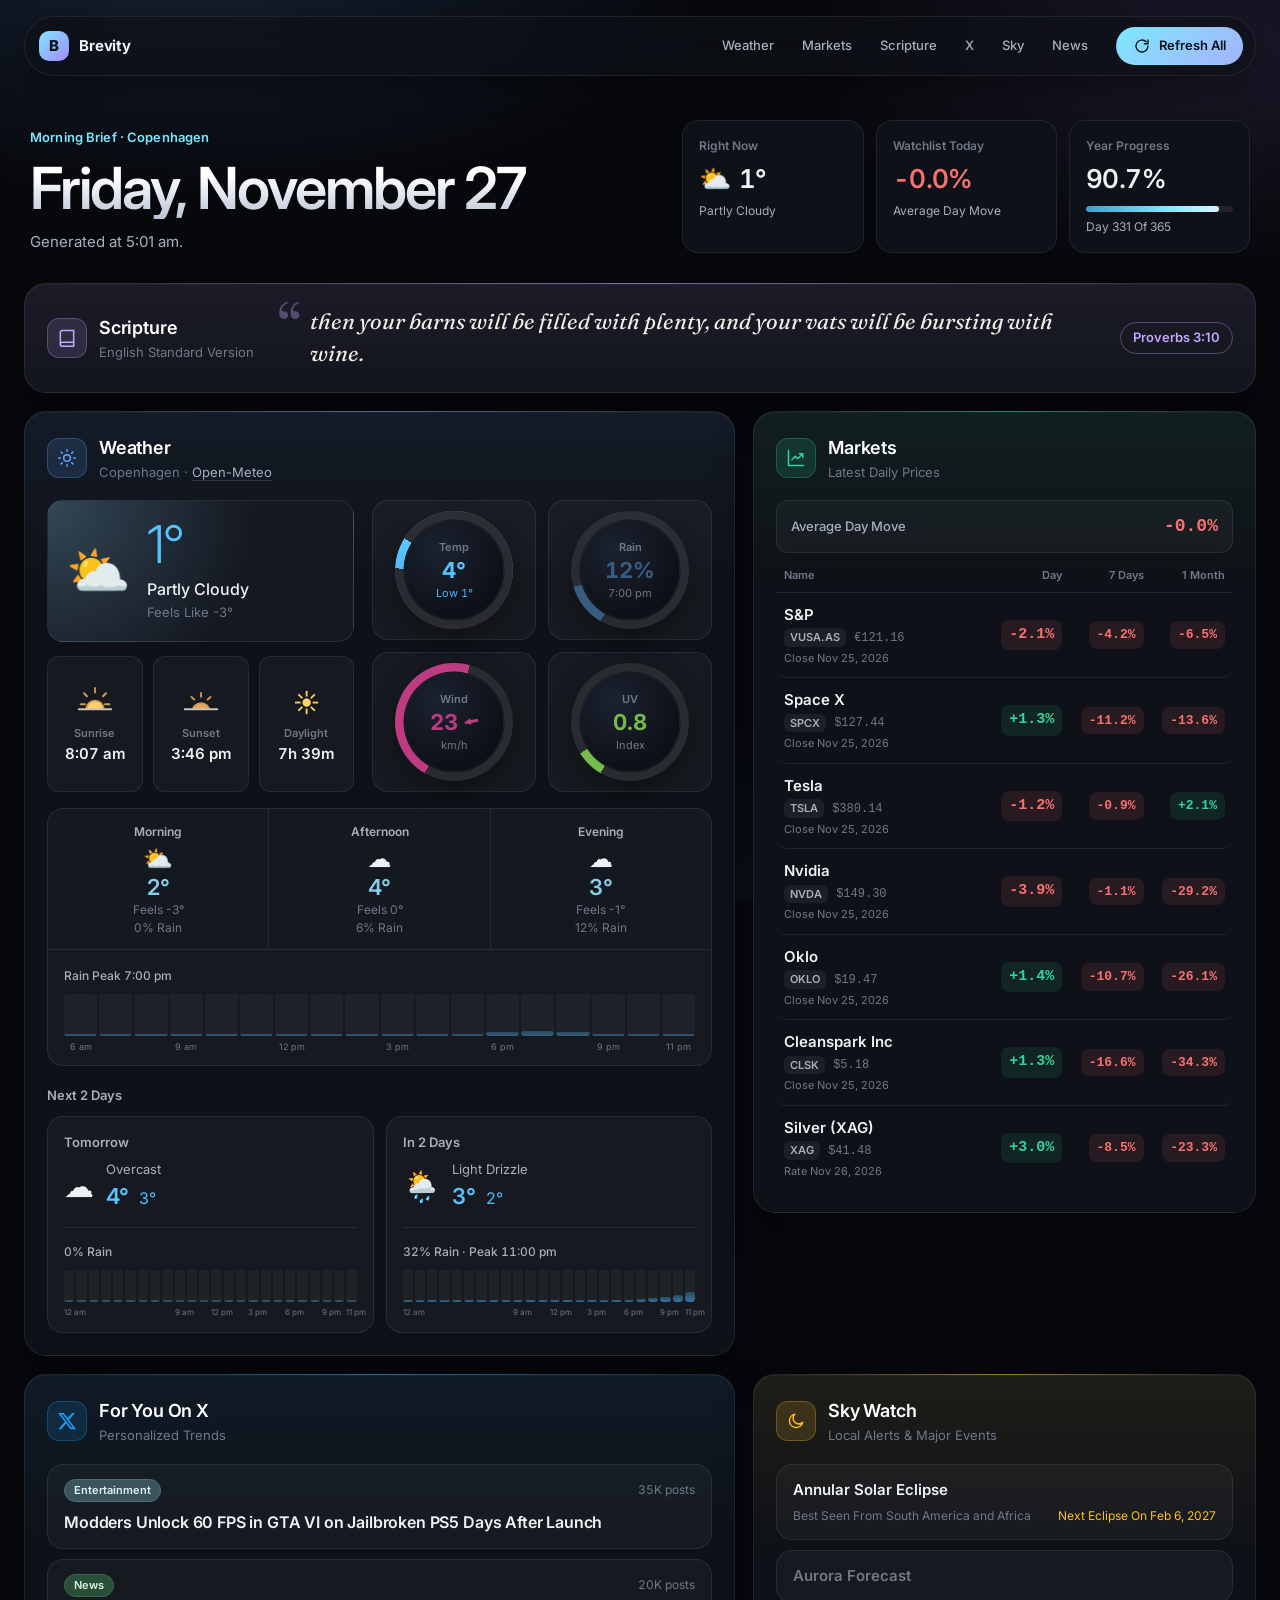
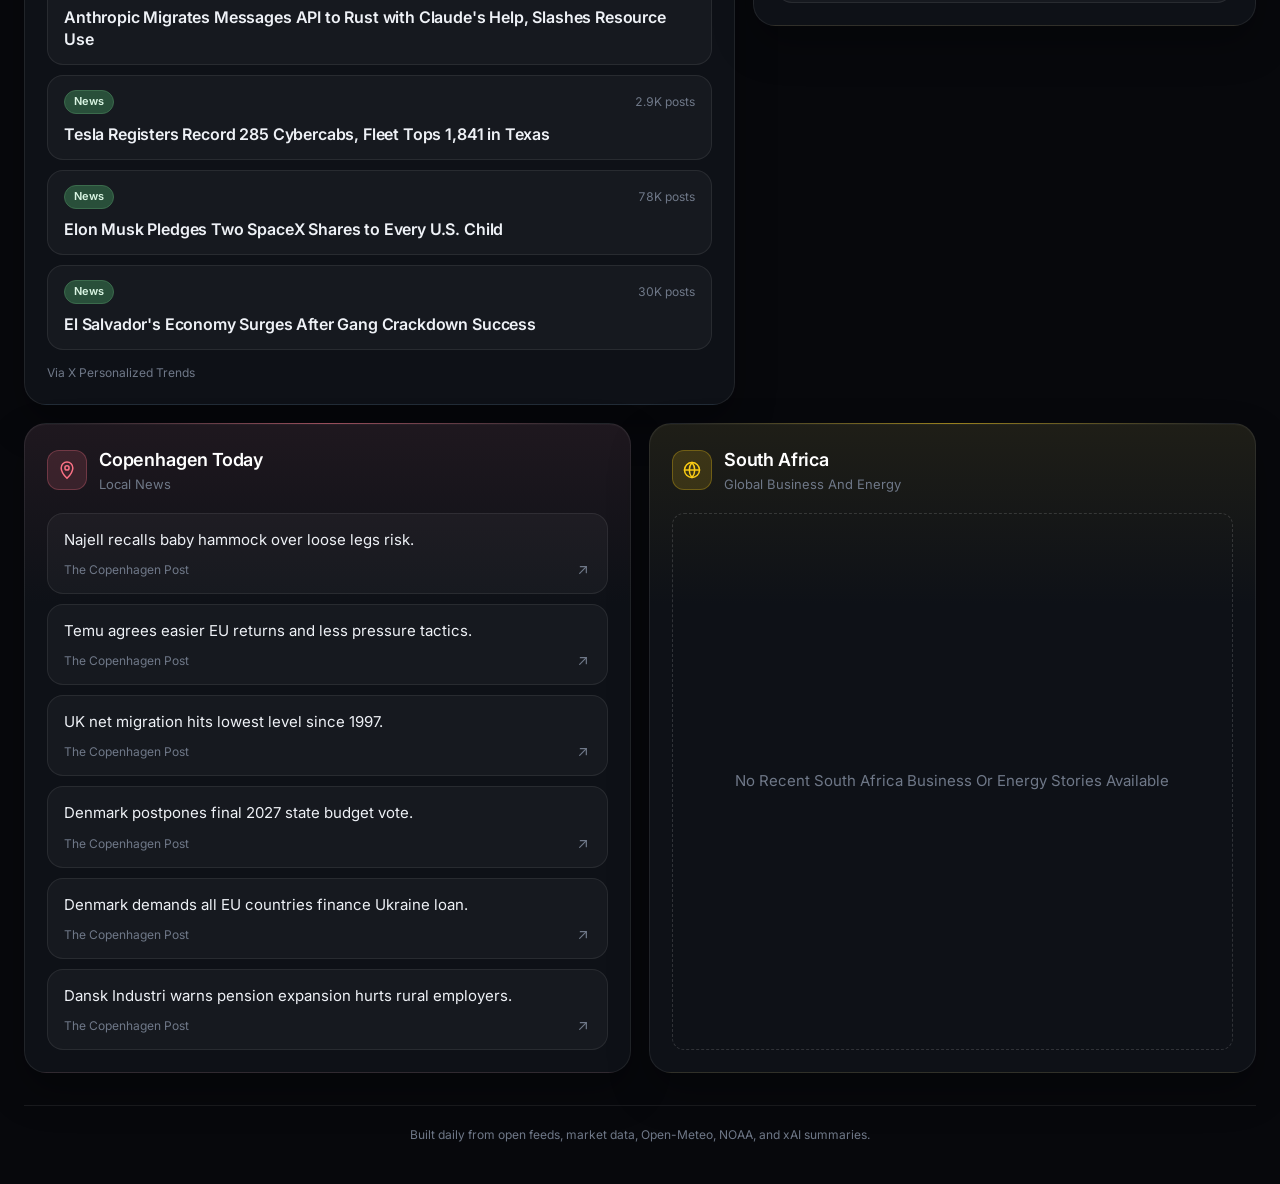
==== commit 0db0fae6: "Update Brevity content [skip ci]" ====
--- a/index.html
+++ b/index.html
@@ -2,10 +2,10 @@
 <html lang="en"><head>
     <meta charset="UTF-8">
     <meta name="viewport" content="width=device-width, initial-scale=1">
-    <title>Brevity · Thursday, November 26</title>
+    <title>Brevity · Friday, November 27</title>
     <meta name="description" content="Daily morning brief covering weather, markets, X, sky watch, and curated news.">
-    <meta name="brevity-date" content="2026-11-26">
-    <meta name="brevity-generated" content="2026-11-26T05:01:09+01:00" data-clock="5:01 am">
+    <meta name="brevity-date" content="2026-11-27">
+    <meta name="brevity-generated" content="2026-11-27T05:01:19+01:00" data-clock="5:01 am">
     <meta name="color-scheme" content="dark">
     <meta name="theme-color" content="#07080c">
     <link rel="icon" href="resources/favicon.png?v=eclipse" type="image/png">
@@ -47,7 +47,7 @@
         <header class="hero" id="top">
             <div class="hero-copy">
                 <p class="eyebrow">Morning Brief · Copenhagen</p>
-                <h1 class="hero-title">Thursday, November 26</h1>
+                <h1 class="hero-title">Friday, November 27</h1>
                 <p class="hero-sub">Generated at 5:01 am.</p>
             </div>
             <div class="hero-stats">
@@ -61,15 +61,15 @@
                 </div>
                 <div class="stat">
                     <span class="stat-label">Watchlist Today</span>
-                    <span class="stat-value red">-1.0%</span>
+                    <span class="stat-value red">-0.0%</span>
                     <span class="stat-sub">Average Day Move</span>
                 </div>
                 <div class="stat">
                     <span class="stat-label">Year Progress</span>
-                    <span class="stat-value">90.4%</span>
+                    <span class="stat-value">90.7%</span>
                     <span class="progress" aria-hidden="true"><span class="progress-fill"
-                            style="width: 90.4%;"></span></span>
-                    <span class="stat-sub">Day 330 Of 365</span>
+                            style="width: 90.7%;"></span></span>
+                    <span class="stat-sub">Day 331 Of 365</span>
                 </div>
             </div>
         </header>
@@ -90,10 +90,10 @@
 </header>
                 <div class="panel-body">
                     <figure class="verse">
-                        <blockquote class="verse-text">The way of the wicked is an abomination to the Lord, but he loves him who pursues righteousness.</blockquote>
+                        <blockquote class="verse-text">then your barns will be filled with plenty, and your vats will be bursting with wine.</blockquote>
                         <figcaption class="verse-caption">
-                            <a class="verse-ref" href="https://www.biblegateway.com/passage/?search=Proverbs%2015%3A9&amp;version=ESV" target="_blank"
-                                rel="noopener noreferrer">Proverbs 15:9</a>
+                            <a class="verse-ref" href="https://www.biblegateway.com/passage/?search=Proverbs%203%3A10&amp;version=ESV" target="_blank"
+                                rel="noopener noreferrer">Proverbs 3:10</a>
                         </figcaption>
                     </figure>
                 </div>
@@ -122,7 +122,7 @@
                                 <div class="weather-hero-icon">⛅️
                                 </div>
                                 <div class="weather-now-copy">
-                                    <div class="weather-now-temp" style="color: #55beff;">1°</div>
+                                    <div class="weather-now-temp" style="color: #58c4ff;">1°</div>
                                     <div class="weather-now-condition">Partly Cloudy</div>
                                     <div class="weather-now-feels">Feels Like -3°</div>
                                 </div>
@@ -152,7 +152,7 @@
                                             stroke-linecap="round" />
                                     </svg>
                                     <span class="sun-event-label">Sunrise</span>
-                                    <span class="sun-event-time">8:05 am</span>
+                                    <span class="sun-event-time">8:07 am</span>
                                 </div>
                                 <div class="sun-event">
                                     <svg class="sun-event-icon" viewBox="0 0 32 32" aria-hidden="true"
@@ -175,11 +175,11 @@
                                             stroke-linecap="round" />
                                     </svg>
                                     <span class="sun-event-label">Sunset</span>
-                                    <span class="sun-event-time">3:47 pm</span>
+                                    <span class="sun-event-time">3:46 pm</span>
                                 </div>
                                 <div class="sun-event sun-daylight">
                                     <span class="sun-event-label">Daylight</span>
-                                    <span class="sun-event-time">7h 42m</span>
+                                    <span class="sun-event-time">7h 39m</span>
                                 </div>
                             </div>
                         </div>
@@ -187,31 +187,31 @@
                         <div class="dial-row">
                             <div class="dial-card">
                                 <div class="dial dial-temp"
-                                    style="--start: 17.1; --end: 22.9; --accent: #55beff;">
+                                    style="--start: 17.1; --end: 25.7; --accent: #58c4ff;">
                                     <div class="dial-face">
                                         <div class="dial-label">Temp</div>
-                                        <div class="dial-value" style="color: #55beff;">3°</div>
+                                        <div class="dial-value" style="color: #58c4ff;">4°</div>
                                         <div class="dial-sub" style="color: #50b4ff;">Low 1°</div>
                                     </div>
                                 </div>
                             </div>
                             <div class="dial-card">
                                 <div class="dial"
-                                    style="--progress: 0.0; --accent: #374e6e;">
+                                    style="--progress: 12.0; --accent: #385c7f;">
                                     <div class="dial-face">
                                         <div class="dial-label">Rain</div>
-                                        <div class="dial-value" style="color: #374e6e;">0%</div>
-                                        <div class="dial-sub"></div>
+                                        <div class="dial-value" style="color: #385c7f;">12%</div>
+                                        <div class="dial-sub">7:00 pm</div>
                                     </div>
                                 </div>
                             </div>
                             <div class="dial-card">
                                 <div class="dial"
-                                    style="--progress: 32.0; --accent: #95199a;">
+                                    style="--progress: 46.0; --accent: #bf3b82;">
                                     <div class="dial-face">
                                         <div class="dial-label">Wind</div>
-                                        <div class="dial-value" style="color: #95199a;">16<span class="wind-arrow"
-                                                style="--wind-dir: 59;" aria-hidden="true"><svg
+                                        <div class="dial-value" style="color: #bf3b82;">23<span class="wind-arrow"
+                                                style="--wind-dir: 79;" aria-hidden="true"><svg
                                                     viewBox="0 0 26 14" focusable="false">
                                                     <path d="M1 4.6h12.2V1.6L24.8 7 13.2 12.4V9.4H1z" />
                                                 </svg></span></div>
@@ -221,10 +221,10 @@
                             </div>
                             <div class="dial-card">
                                 <div class="dial"
-                                    style="--progress: 8.2; --accent: #76bd4b;">
+                                    style="--progress: 7.7; --accent: #74bc4b;">
                                     <div class="dial-face">
                                         <div class="dial-label">UV</div>
-                                        <div class="dial-value" style="color: #76bd4b;">0.9</div>
+                                        <div class="dial-value" style="color: #74bc4b;">0.8</div>
                                         <div class="dial-sub">Index</div>
                                     </div>
                                 </div>
@@ -236,32 +236,32 @@
                         <div class="period-grid">
                             <div class="period-card">
                                 <div class="period-label">Morning</div>
-                                <div class="period-icon">☀️</div>
+                                <div class="period-icon">⛅️</div>
                                 <div class="period-temp" 
-                                    style="color: #FFD700;" >2°</div>
-                                <div class="period-feels">Feels -2°</div>
+                                    style="color: #87CEEB;" >2°</div>
+                                <div class="period-feels">Feels -3°</div>
                                 <div class="period-rain">0% Rain</div>
                             </div>
                             <div class="period-card">
                                 <div class="period-label">Afternoon</div>
-                                <div class="period-icon">☀️</div>
+                                <div class="period-icon">☁️</div>
                                 <div class="period-temp" 
-                                    style="color: #FFD700;" >3°</div>
-                                <div class="period-feels">Feels -1°</div>
-                                <div class="period-rain">0% Rain</div>
+                                    style="color: #87CEEB;" >4°</div>
+                                <div class="period-feels">Feels 0°</div>
+                                <div class="period-rain">6% Rain</div>
                             </div>
                             <div class="period-card">
                                 <div class="period-label">Evening</div>
                                 <div class="period-icon">☁️</div>
                                 <div class="period-temp" 
-                                    style="color: #87CEEB;" >2°</div>
-                                <div class="period-feels">Feels -2°</div>
-                                <div class="period-rain">0% Rain</div>
+                                    style="color: #87CEEB;" >3°</div>
+                                <div class="period-feels">Feels -1°</div>
+                                <div class="period-rain">12% Rain</div>
                             </div>
                         </div>
-                        <div class="rain-timeline" style="--rain-color: #374e6e;">
+                        <div class="rain-timeline" style="--rain-color: #385c7f;">
     <div class="rain-timeline-head">
-        <span class="rain-timeline-peak">No Rain Expected</span>
+        <span class="rain-timeline-peak">Rain Peak 7:00 pm</span>
     </div>
     <div class="rain-timeline-track" aria-hidden="true">
         <div class="rain-bar" style="--rain: 0;"
@@ -291,26 +291,26 @@
         <div class="rain-bar" style="--rain: 0;"
             title="2:00 pm · 0%"><span
                 class="rain-bar-fill"></span></div>
-        <div class="rain-bar" style="--rain: 0;"
-            title="3:00 pm · 0%"><span
-                class="rain-bar-fill"></span></div>
-        <div class="rain-bar" style="--rain: 0;"
-            title="4:00 pm · 0%"><span
-                class="rain-bar-fill"></span></div>
-        <div class="rain-bar" style="--rain: 0;"
-            title="5:00 pm · 0%"><span
-                class="rain-bar-fill"></span></div>
-        <div class="rain-bar" style="--rain: 0;"
-            title="6:00 pm · 0%"><span
-                class="rain-bar-fill"></span></div>
-        <div class="rain-bar" style="--rain: 0;"
-            title="7:00 pm · 0%"><span
-                class="rain-bar-fill"></span></div>
-        <div class="rain-bar" style="--rain: 0;"
-            title="8:00 pm · 0%"><span
-                class="rain-bar-fill"></span></div>
-        <div class="rain-bar" style="--rain: 0;"
-            title="9:00 pm · 0%"><span
+        <div class="rain-bar" style="--rain: 1;"
+            title="3:00 pm · 1%"><span
+                class="rain-bar-fill"></span></div>
+        <div class="rain-bar" style="--rain: 2;"
+            title="4:00 pm · 2%"><span
+                class="rain-bar-fill"></span></div>
+        <div class="rain-bar" style="--rain: 6;"
+            title="5:00 pm · 6%"><span
+                class="rain-bar-fill"></span></div>
+        <div class="rain-bar" style="--rain: 10;"
+            title="6:00 pm · 10%"><span
+                class="rain-bar-fill"></span></div>
+        <div class="rain-bar" style="--rain: 12;"
+            title="7:00 pm · 12%"><span
+                class="rain-bar-fill"></span></div>
+        <div class="rain-bar" style="--rain: 9;"
+            title="8:00 pm · 9%"><span
+                class="rain-bar-fill"></span></div>
+        <div class="rain-bar" style="--rain: 4;"
+            title="9:00 pm · 4%"><span
                 class="rain-bar-fill"></span></div>
         <div class="rain-bar" style="--rain: 0;"
             title="10:00 pm · 0%"><span
@@ -347,18 +347,136 @@
                             <div class="forecast-card">
                                 <div class="forecast-day">Tomorrow</div>
                                 <div class="forecast-main">
+                                    <div class="forecast-icon">☁️</div>
+                                    <div>
+                                        <div class="forecast-condition">Overcast</div>
+                                        <div class="forecast-temps">
+                                            <span class="hi" style="color: #58c5ff;">4°</span>
+                                            <span class="lo" style="color: #56c0ff;">3°</span>
+                                        </div>
+                                    </div>
+                                </div>
+                                <div class="rain-timeline compact" style="--rain-color: #374e6e;">
+    <div class="rain-timeline-head">
+        <span class="rain-timeline-peak">0% Rain</span>
+    </div>
+    <div class="rain-timeline-track" aria-hidden="true">
+        <div class="rain-bar" style="--rain: 0;"
+            title="12:00 am · 0%"><span
+                class="rain-bar-fill"></span></div>
+        <div class="rain-bar" style="--rain: 0;"
+            title="1:00 am · 0%"><span
+                class="rain-bar-fill"></span></div>
+        <div class="rain-bar" style="--rain: 0;"
+            title="2:00 am · 0%"><span
+                class="rain-bar-fill"></span></div>
+        <div class="rain-bar" style="--rain: 0;"
+            title="3:00 am · 0%"><span
+                class="rain-bar-fill"></span></div>
+        <div class="rain-bar" style="--rain: 0;"
+            title="4:00 am · 0%"><span
+                class="rain-bar-fill"></span></div>
+        <div class="rain-bar" style="--rain: 0;"
+            title="5:00 am · 0%"><span
+                class="rain-bar-fill"></span></div>
+        <div class="rain-bar" style="--rain: 0;"
+            title="6:00 am · 0%"><span
+                class="rain-bar-fill"></span></div>
+        <div class="rain-bar" style="--rain: 0;"
+            title="7:00 am · 0%"><span
+                class="rain-bar-fill"></span></div>
+        <div class="rain-bar" style="--rain: 0;"
+            title="8:00 am · 0%"><span
+                class="rain-bar-fill"></span></div>
+        <div class="rain-bar" style="--rain: 0;"
+            title="9:00 am · 0%"><span
+                class="rain-bar-fill"></span></div>
+        <div class="rain-bar" style="--rain: 0;"
+            title="10:00 am · 0%"><span
+                class="rain-bar-fill"></span></div>
+        <div class="rain-bar" style="--rain: 0;"
+            title="11:00 am · 0%"><span
+                class="rain-bar-fill"></span></div>
+        <div class="rain-bar" style="--rain: 0;"
+            title="12:00 pm · 0%"><span
+                class="rain-bar-fill"></span></div>
+        <div class="rain-bar" style="--rain: 0;"
+            title="1:00 pm · 0%"><span
+                class="rain-bar-fill"></span></div>
+        <div class="rain-bar" style="--rain: 0;"
+            title="2:00 pm · 0%"><span
+                class="rain-bar-fill"></span></div>
+        <div class="rain-bar" style="--rain: 0;"
+            title="3:00 pm · 0%"><span
+                class="rain-bar-fill"></span></div>
+        <div class="rain-bar" style="--rain: 0;"
+            title="4:00 pm · 0%"><span
+                class="rain-bar-fill"></span></div>
+        <div class="rain-bar" style="--rain: 0;"
+            title="5:00 pm · 0%"><span
+                class="rain-bar-fill"></span></div>
+        <div class="rain-bar" style="--rain: 0;"
+            title="6:00 pm · 0%"><span
+                class="rain-bar-fill"></span></div>
+        <div class="rain-bar" style="--rain: 0;"
+            title="7:00 pm · 0%"><span
+                class="rain-bar-fill"></span></div>
+        <div class="rain-bar" style="--rain: 0;"
+            title="8:00 pm · 0%"><span
+                class="rain-bar-fill"></span></div>
+        <div class="rain-bar" style="--rain: 0;"
+            title="9:00 pm · 0%"><span
+                class="rain-bar-fill"></span></div>
+        <div class="rain-bar" style="--rain: 0;"
+            title="10:00 pm · 0%"><span
+                class="rain-bar-fill"></span></div>
+        <div class="rain-bar" style="--rain: 0;"
+            title="11:00 pm · 0%"><span
+                class="rain-bar-fill"></span></div>
+    </div>
+    <div class="rain-timeline-labels">
+        <span class="rain-hour">12 am</span>
+        <span class="rain-hour is-empty"></span>
+        <span class="rain-hour is-empty"></span>
+        <span class="rain-hour is-empty"></span>
+        <span class="rain-hour is-empty"></span>
+        <span class="rain-hour is-empty"></span>
+        <span class="rain-hour is-empty"></span>
+        <span class="rain-hour is-empty"></span>
+        <span class="rain-hour is-empty"></span>
+        <span class="rain-hour">9 am</span>
+        <span class="rain-hour is-empty"></span>
+        <span class="rain-hour is-empty"></span>
+        <span class="rain-hour">12 pm</span>
+        <span class="rain-hour is-empty"></span>
+        <span class="rain-hour is-empty"></span>
+        <span class="rain-hour">3 pm</span>
+        <span class="rain-hour is-empty"></span>
+        <span class="rain-hour is-empty"></span>
+        <span class="rain-hour">6 pm</span>
+        <span class="rain-hour is-empty"></span>
+        <span class="rain-hour is-empty"></span>
+        <span class="rain-hour">9 pm</span>
+        <span class="rain-hour is-empty"></span>
+        <span class="rain-hour">11 pm</span>
+    </div>
+</div>
+                            </div>
+                            <div class="forecast-card">
+                                <div class="forecast-day">In 2 Days</div>
+                                <div class="forecast-main">
                                     <div class="forecast-icon">🌦️</div>
                                     <div>
                                         <div class="forecast-condition">Light Drizzle</div>
                                         <div class="forecast-temps">
-                                            <span class="hi" style="color: #58c5ff;">4°</span>
-                                            <span class="lo" style="color: #53baff;">2°</span>
+                                            <span class="hi" style="color: #56c1ff;">3°</span>
+                                            <span class="lo" style="color: #53b9ff;">2°</span>
                                         </div>
                                     </div>
                                 </div>
-                                <div class="rain-timeline compact" style="--rain-color: #375374;">
+                                <div class="rain-timeline compact" style="--rain-color: #3a749c;">
     <div class="rain-timeline-head">
-        <span class="rain-timeline-peak">4% Rain · Peak 4:00 pm</span>
+        <span class="rain-timeline-peak">32% Rain · Peak 11:00 pm</span>
     </div>
     <div class="rain-timeline-track" aria-hidden="true">
         <div class="rain-bar" style="--rain: 0;"
@@ -406,150 +524,32 @@
         <div class="rain-bar" style="--rain: 1;"
             title="2:00 pm · 1%"><span
                 class="rain-bar-fill"></span></div>
-        <div class="rain-bar" style="--rain: 3;"
-            title="3:00 pm · 3%"><span
+        <div class="rain-bar" style="--rain: 2;"
+            title="3:00 pm · 2%"><span
                 class="rain-bar-fill"></span></div>
         <div class="rain-bar" style="--rain: 4;"
             title="4:00 pm · 4%"><span
                 class="rain-bar-fill"></span></div>
-        <div class="rain-bar" style="--rain: 4;"
-            title="5:00 pm · 4%"><span
-                class="rain-bar-fill"></span></div>
-        <div class="rain-bar" style="--rain: 3;"
-            title="6:00 pm · 3%"><span
-                class="rain-bar-fill"></span></div>
-        <div class="rain-bar" style="--rain: 2;"
-            title="7:00 pm · 2%"><span
-                class="rain-bar-fill"></span></div>
-        <div class="rain-bar" style="--rain: 1;"
-            title="8:00 pm · 1%"><span
-                class="rain-bar-fill"></span></div>
-        <div class="rain-bar" style="--rain: 1;"
-            title="9:00 pm · 1%"><span
-                class="rain-bar-fill"></span></div>
-        <div class="rain-bar" style="--rain: 0;"
-            title="10:00 pm · 0%"><span
-                class="rain-bar-fill"></span></div>
-        <div class="rain-bar" style="--rain: 0;"
-            title="11:00 pm · 0%"><span
-                class="rain-bar-fill"></span></div>
-    </div>
-    <div class="rain-timeline-labels">
-        <span class="rain-hour">12 am</span>
-        <span class="rain-hour is-empty"></span>
-        <span class="rain-hour is-empty"></span>
-        <span class="rain-hour is-empty"></span>
-        <span class="rain-hour is-empty"></span>
-        <span class="rain-hour is-empty"></span>
-        <span class="rain-hour is-empty"></span>
-        <span class="rain-hour is-empty"></span>
-        <span class="rain-hour is-empty"></span>
-        <span class="rain-hour">9 am</span>
-        <span class="rain-hour is-empty"></span>
-        <span class="rain-hour is-empty"></span>
-        <span class="rain-hour">12 pm</span>
-        <span class="rain-hour is-empty"></span>
-        <span class="rain-hour is-empty"></span>
-        <span class="rain-hour">3 pm</span>
-        <span class="rain-hour is-empty"></span>
-        <span class="rain-hour is-empty"></span>
-        <span class="rain-hour">6 pm</span>
-        <span class="rain-hour is-empty"></span>
-        <span class="rain-hour is-empty"></span>
-        <span class="rain-hour">9 pm</span>
-        <span class="rain-hour is-empty"></span>
-        <span class="rain-hour">11 pm</span>
-    </div>
-</div>
-                            </div>
-                            <div class="forecast-card">
-                                <div class="forecast-day">In 2 Days</div>
-                                <div class="forecast-main">
-                                    <div class="forecast-icon">☁️</div>
-                                    <div>
-                                        <div class="forecast-condition">Overcast</div>
-                                        <div class="forecast-temps">
-                                            <span class="hi" style="color: #58c4ff;">4°</span>
-                                            <span class="lo" style="color: #53baff;">2°</span>
-                                        </div>
-                                    </div>
-                                </div>
-                                <div class="rain-timeline compact" style="--rain-color: #374e6e;">
-    <div class="rain-timeline-head">
-        <span class="rain-timeline-peak">0% Rain</span>
-    </div>
-    <div class="rain-timeline-track" aria-hidden="true">
-        <div class="rain-bar" style="--rain: 0;"
-            title="12:00 am · 0%"><span
-                class="rain-bar-fill"></span></div>
-        <div class="rain-bar" style="--rain: 0;"
-            title="1:00 am · 0%"><span
-                class="rain-bar-fill"></span></div>
-        <div class="rain-bar" style="--rain: 0;"
-            title="2:00 am · 0%"><span
-                class="rain-bar-fill"></span></div>
-        <div class="rain-bar" style="--rain: 0;"
-            title="3:00 am · 0%"><span
-                class="rain-bar-fill"></span></div>
-        <div class="rain-bar" style="--rain: 0;"
-            title="4:00 am · 0%"><span
-                class="rain-bar-fill"></span></div>
-        <div class="rain-bar" style="--rain: 0;"
-            title="5:00 am · 0%"><span
-                class="rain-bar-fill"></span></div>
-        <div class="rain-bar" style="--rain: 0;"
-            title="6:00 am · 0%"><span
-                class="rain-bar-fill"></span></div>
-        <div class="rain-bar" style="--rain: 0;"
-            title="7:00 am · 0%"><span
-                class="rain-bar-fill"></span></div>
-        <div class="rain-bar" style="--rain: 0;"
-            title="8:00 am · 0%"><span
-                class="rain-bar-fill"></span></div>
-        <div class="rain-bar" style="--rain: 0;"
-            title="9:00 am · 0%"><span
-                class="rain-bar-fill"></span></div>
-        <div class="rain-bar" style="--rain: 0;"
-            title="10:00 am · 0%"><span
-                class="rain-bar-fill"></span></div>
-        <div class="rain-bar" style="--rain: 0;"
-            title="11:00 am · 0%"><span
-                class="rain-bar-fill"></span></div>
-        <div class="rain-bar" style="--rain: 0;"
-            title="12:00 pm · 0%"><span
-                class="rain-bar-fill"></span></div>
-        <div class="rain-bar" style="--rain: 0;"
-            title="1:00 pm · 0%"><span
-                class="rain-bar-fill"></span></div>
-        <div class="rain-bar" style="--rain: 0;"
-            title="2:00 pm · 0%"><span
-                class="rain-bar-fill"></span></div>
-        <div class="rain-bar" style="--rain: 0;"
-            title="3:00 pm · 0%"><span
-                class="rain-bar-fill"></span></div>
-        <div class="rain-bar" style="--rain: 0;"
-            title="4:00 pm · 0%"><span
-                class="rain-bar-fill"></span></div>
-        <div class="rain-bar" style="--rain: 0;"
-            title="5:00 pm · 0%"><span
-                class="rain-bar-fill"></span></div>
-        <div class="rain-bar" style="--rain: 0;"
-            title="6:00 pm · 0%"><span
-                class="rain-bar-fill"></span></div>
-        <div class="rain-bar" style="--rain: 0;"
-            title="7:00 pm · 0%"><span
-                class="rain-bar-fill"></span></div>
-        <div class="rain-bar" style="--rain: 0;"
-            title="8:00 pm · 0%"><span
-                class="rain-bar-fill"></span></div>
-        <div class="rain-bar" style="--rain: 0;"
-            title="9:00 pm · 0%"><span
-                class="rain-bar-fill"></span></div>
-        <div class="rain-bar" style="--rain: 0;"
-            title="10:00 pm · 0%"><span
-                class="rain-bar-fill"></span></div>
-        <div class="rain-bar" style="--rain: 0;"
-            title="11:00 pm · 0%"><span
+        <div class="rain-bar" style="--rain: 6;"
+            title="5:00 pm · 6%"><span
+                class="rain-bar-fill"></span></div>
+        <div class="rain-bar" style="--rain: 7;"
+            title="6:00 pm · 7%"><span
+                class="rain-bar-fill"></span></div>
+        <div class="rain-bar" style="--rain: 10;"
+            title="7:00 pm · 10%"><span
+                class="rain-bar-fill"></span></div>
+        <div class="rain-bar" style="--rain: 13;"
+            title="8:00 pm · 13%"><span
+                class="rain-bar-fill"></span></div>
+        <div class="rain-bar" style="--rain: 17;"
+            title="9:00 pm · 17%"><span
+                class="rain-bar-fill"></span></div>
+        <div class="rain-bar" style="--rain: 22;"
+            title="10:00 pm · 22%"><span
+                class="rain-bar-fill"></span></div>
+        <div class="rain-bar" style="--rain: 32;"
+            title="11:00 pm · 32%"><span
                 class="rain-bar-fill"></span></div>
     </div>
     <div class="rain-timeline-labels">
@@ -603,7 +603,7 @@
                     <div class="panel-body">
                         <div class="market-summary">
                             <span class="market-summary-label">Average Day Move</span>
-                            <span class="avg-pill red">-1.0%</span>
+                            <span class="avg-pill red">-0.0%</span>
                         </div>
                         <div class="stock-list">
                             <div class="stock-row stock-header">
@@ -620,14 +620,14 @@
                                             title="Vanguard S&amp;P 500 UCITS ETF" target="_blank"
                                             rel="noopener noreferrer">S&amp;P</a></div>
                                     <div class="stock-sub"><span class="stock-symbol">VUSA.AS</span>
-                                        <span class="stock-price">€123.80</span>
-                                    </div>
-                                    <div class="stock-as-of">Close Nov 24, 2026</div>
+                                        <span class="stock-price">€121.16</span>
+                                    </div>
+                                    <div class="stock-as-of">Close Nov 25, 2026</div>
                                 </div>
                                 <div class="stock-metrics">
-                                    <div class="stock-change stock-change-day red">-2.0%</div>
-                                    <div class="stock-change red">-1.8%</div>
-                                    <div class="stock-change red">-4.5%</div>
+                                    <div class="stock-change stock-change-day red">-2.1%</div>
+                                    <div class="stock-change red">-4.2%</div>
+                                    <div class="stock-change red">-6.5%</div>
                                 </div>
                             </div>
                             <div class="stock-row">
@@ -716,14 +716,14 @@
                                             title="Silver Spot (USD) · Currency API Reference Rate" target="_blank"
                                             rel="noopener noreferrer">Silver (XAG)</a></div>
                                     <div class="stock-sub"><span class="stock-symbol">XAG</span>
-                                        <span class="stock-price">$40.27</span>
-                                    </div>
-                                    <div class="stock-as-of">Rate Nov 25, 2026</div>
+                                        <span class="stock-price">$41.48</span>
+                                    </div>
+                                    <div class="stock-as-of">Rate Nov 26, 2026</div>
                                 </div>
                                 <div class="stock-metrics">
-                                    <div class="stock-change stock-change-day red">-4.0%</div>
-                                    <div class="stock-change red">-12.5%</div>
-                                    <div class="stock-change red">-25.1%</div>
+                                    <div class="stock-change stock-change-day green">+3.0%</div>
+                                    <div class="stock-change red">-8.5%</div>
+                                    <div class="stock-change red">-23.3%</div>
                                 </div>
                             </div>
                         </div>
@@ -751,43 +751,43 @@
                     <div class="x-list">
                         <article class="x-card">
                             <div class="x-card-top">
-                                <span class="chip" style="--kw-bg: #294f3a; --kw-border: #3b6b4c; --kw-text: #d9f4e2;">News</span>
-                                <span class="x-volume">13K posts</span>
-                            </div>
-                            <h3 class="x-card-title"><a class="stretched-link" href="https://x.com/search?q=s%20Economy%20Booms%20After%20Bukele&amp;src=typed_query" target="_blank"
-                                    rel="noopener noreferrer">El Salvador&#39;s Economy Booms After Bukele&#39;s Gang Crackdown</a></h3>
+                                <span class="chip" style="--kw-bg: #3b545a; --kw-border: #4f6f77; --kw-text: #e0f3f6;">Entertainment</span>
+                                <span class="x-volume">35K posts</span>
+                            </div>
+                            <h3 class="x-card-title"><a class="stretched-link" href="https://x.com/search?q=Modders%20Unlock%2060%20FPS&amp;src=typed_query" target="_blank"
+                                    rel="noopener noreferrer">Modders Unlock 60 FPS in GTA VI on Jailbroken PS5 Days After Launch</a></h3>
                         </article>
                         <article class="x-card">
                             <div class="x-card-top">
                                 <span class="chip" style="--kw-bg: #294f3a; --kw-border: #3b6b4c; --kw-text: #d9f4e2;">News</span>
-                                <span class="x-volume">3.3K posts</span>
-                            </div>
-                            <h3 class="x-card-title"><a class="stretched-link" href="https://x.com/search?q=EU%20Plans&amp;src=typed_query" target="_blank"
-                                    rel="noopener noreferrer">EU Plans €50 Billion Fund for AI and Quantum Tech Independence</a></h3>
+                                <span class="x-volume">20K posts</span>
+                            </div>
+                            <h3 class="x-card-title"><a class="stretched-link" href="https://x.com/search?q=Anthropic%20Migrates%20Messages%20API&amp;src=typed_query" target="_blank"
+                                    rel="noopener noreferrer">Anthropic Migrates Messages API to Rust with Claude&#39;s Help, Slashes Resource Use</a></h3>
                         </article>
                         <article class="x-card">
                             <div class="x-card-top">
                                 <span class="chip" style="--kw-bg: #294f3a; --kw-border: #3b6b4c; --kw-text: #d9f4e2;">News</span>
-                                <span class="x-volume">21K posts</span>
-                            </div>
-                            <h3 class="x-card-title"><a class="stretched-link" href="https://x.com/search?q=Tesla%27s%20FSD&amp;src=typed_query" target="_blank"
-                                    rel="noopener noreferrer">Tesla&#39;s FSD v15 Delivers Smoother Drives and Stunning Reality View</a></h3>
+                                <span class="x-volume">2.9K posts</span>
+                            </div>
+                            <h3 class="x-card-title"><a class="stretched-link" href="https://x.com/search?q=Tesla%20Registers%20Record%20285&amp;src=typed_query" target="_blank"
+                                    rel="noopener noreferrer">Tesla Registers Record 285 Cybercabs, Fleet Tops 1,841 in Texas</a></h3>
                         </article>
                         <article class="x-card">
                             <div class="x-card-top">
                                 <span class="chip" style="--kw-bg: #294f3a; --kw-border: #3b6b4c; --kw-text: #d9f4e2;">News</span>
-                                <span class="x-volume">29K posts</span>
-                            </div>
-                            <h3 class="x-card-title"><a class="stretched-link" href="https://x.com/search?q=Denny&amp;src=typed_query" target="_blank"
-                                    rel="noopener noreferrer">Denny’s Restores Plaque Honoring NVIDIA’s Jensen Huang After Reinstatement</a></h3>
+                                <span class="x-volume">78K posts</span>
+                            </div>
+                            <h3 class="x-card-title"><a class="stretched-link" href="https://x.com/search?q=Elon%20Musk%20Pledges%20Two&amp;src=typed_query" target="_blank"
+                                    rel="noopener noreferrer">Elon Musk Pledges Two SpaceX Shares to Every U.S. Child</a></h3>
                         </article>
                         <article class="x-card">
                             <div class="x-card-top">
                                 <span class="chip" style="--kw-bg: #294f3a; --kw-border: #3b6b4c; --kw-text: #d9f4e2;">News</span>
-                                <span class="x-volume">7.8K posts</span>
-                            </div>
-                            <h3 class="x-card-title"><a class="stretched-link" href="https://x.com/search?q=Anthropic%20Migrates%20Messages%20API&amp;src=typed_query" target="_blank"
-                                    rel="noopener noreferrer">Anthropic Migrates Messages API from Python to Rust with Claude&#39;s Help</a></h3>
+                                <span class="x-volume">30K posts</span>
+                            </div>
+                            <h3 class="x-card-title"><a class="stretched-link" href="https://x.com/search?q=El%20Salvador%27s%20Economy%20Surges&amp;src=typed_query" target="_blank"
+                                    rel="noopener noreferrer">El Salvador&#39;s Economy Surges After Gang Crackdown Success</a></h3>
                         </article>
                     </div>
                     <p class="panel-note">Via X Personalized Trends</p>
@@ -840,48 +840,48 @@
 </header>
     <div class="panel-body">
         <div class="news-list">
-            <a class="news-item" href="https://cphpost.dk/2026-11-25/news/round-up/bisca-recalls-aebleskiver-and-biscuits-following-contaminated-grain-case/" target="_blank" rel="noopener noreferrer">
-                <div class="news-headline">Bisca recalls æbleskiver after contaminated flour.</div>
+            <a class="news-item" href="https://cphpost.dk/2026-11-26/news/round-up/najell-recalls-baby-hammock-over-risk-of-legs-coming-loose/" target="_blank" rel="noopener noreferrer">
+                <div class="news-headline">Najell recalls baby hammock over loose legs risk.</div>
                 <div class="news-foot">
                     <span class="news-source">The Copenhagen Post</span>
                     <span class="news-arrow"><svg class="icon" viewBox="0 0 24 24" aria-hidden="true" focusable="false"><path d="M7 17L17 7" />
     <path d="M8 7h9v9" /></svg></span>
                 </div>
             </a>
-            <a class="news-item" href="https://cphpost.dk/2026-11-25/global/israeli-lawmakers-back-inquiry-into-october-7-failures-in-preliminary-vote/" target="_blank" rel="noopener noreferrer">
-                <div class="news-headline">Israeli lawmakers back October 7 inquiry commission.</div>
+            <a class="news-item" href="https://cphpost.dk/2026-11-26/global/temu-agrees-to-easier-returns-and-fewer-pressure-tactics-in-eu/" target="_blank" rel="noopener noreferrer">
+                <div class="news-headline">Temu agrees easier EU returns and less pressure tactics.</div>
                 <div class="news-foot">
                     <span class="news-source">The Copenhagen Post</span>
                     <span class="news-arrow"><svg class="icon" viewBox="0 0 24 24" aria-hidden="true" focusable="false"><path d="M7 17L17 7" />
     <path d="M8 7h9v9" /></svg></span>
                 </div>
             </a>
-            <a class="news-item" href="https://cphpost.dk/2026-11-25/news/round-up/covid-19-and-flu-cases-rise-to-medium-levels-in-denmark/" target="_blank" rel="noopener noreferrer">
-                <div class="news-headline">COVID-19 and flu cases reach medium level.</div>
+            <a class="news-item" href="https://cphpost.dk/2026-11-26/global/uk-net-migration-falls-to-lowest-level-since-1997/" target="_blank" rel="noopener noreferrer">
+                <div class="news-headline">UK net migration hits lowest level since 1997.</div>
                 <div class="news-foot">
                     <span class="news-source">The Copenhagen Post</span>
                     <span class="news-arrow"><svg class="icon" viewBox="0 0 24 24" aria-hidden="true" focusable="false"><path d="M7 17L17 7" />
     <path d="M8 7h9v9" /></svg></span>
                 </div>
             </a>
-            <a class="news-item" href="https://cphpost.dk/2026-11-25/global/germany-arrests-three-teenagers-suspected-of-planning-arson-attack-on-refugee-center/" target="_blank" rel="noopener noreferrer">
-                <div class="news-headline">Germany arrests three teens planning refugee center arson.</div>
+            <a class="news-item" href="https://cphpost.dk/2026-11-26/news/round-up/denmark-postpones-final-vote-on-2027-state-budget/" target="_blank" rel="noopener noreferrer">
+                <div class="news-headline">Denmark postpones final 2027 state budget vote.</div>
                 <div class="news-foot">
                     <span class="news-source">The Copenhagen Post</span>
                     <span class="news-arrow"><svg class="icon" viewBox="0 0 24 24" aria-hidden="true" focusable="false"><path d="M7 17L17 7" />
     <path d="M8 7h9v9" /></svg></span>
                 </div>
             </a>
-            <a class="news-item" href="https://cphpost.dk/2026-11-25/news/round-up/danish-peoples-party-petition-draws-claims-of-overseas-and-repeated-signatures/" target="_blank" rel="noopener noreferrer">
-                <div class="news-headline">Danish People’s Party petition hit by fake signatures.</div>
+            <a class="news-item" href="https://cphpost.dk/2026-11-26/news/round-up/denmark-demands-all-eu-countries-help-finance-ukraine-loan/" target="_blank" rel="noopener noreferrer">
+                <div class="news-headline">Denmark demands all EU countries finance Ukraine loan.</div>
                 <div class="news-foot">
                     <span class="news-source">The Copenhagen Post</span>
                     <span class="news-arrow"><svg class="icon" viewBox="0 0 24 24" aria-hidden="true" focusable="false"><path d="M7 17L17 7" />
     <path d="M8 7h9v9" /></svg></span>
                 </div>
             </a>
-            <a class="news-item" href="https://cphpost.dk/2026-11-25/global/puigdemont-plans-december-12-return-to-spain-after-nearly-a-decade-in-exile/" target="_blank" rel="noopener noreferrer">
-                <div class="news-headline">Puigdemont to return to Spain on December 12.</div>
+            <a class="news-item" href="https://cphpost.dk/2026-11-26/news/round-up/dansk-industri-warns-pension-expansion-could-hurt-rural-employers/" target="_blank" rel="noopener noreferrer">
+                <div class="news-headline">Dansk Industri warns pension expansion hurts rural employers.</div>
                 <div class="news-foot">
                     <span class="news-source">The Copenhagen Post</span>
                     <span class="news-arrow"><svg class="icon" viewBox="0 0 24 24" aria-hidden="true" focusable="false"><path d="M7 17L17 7" />
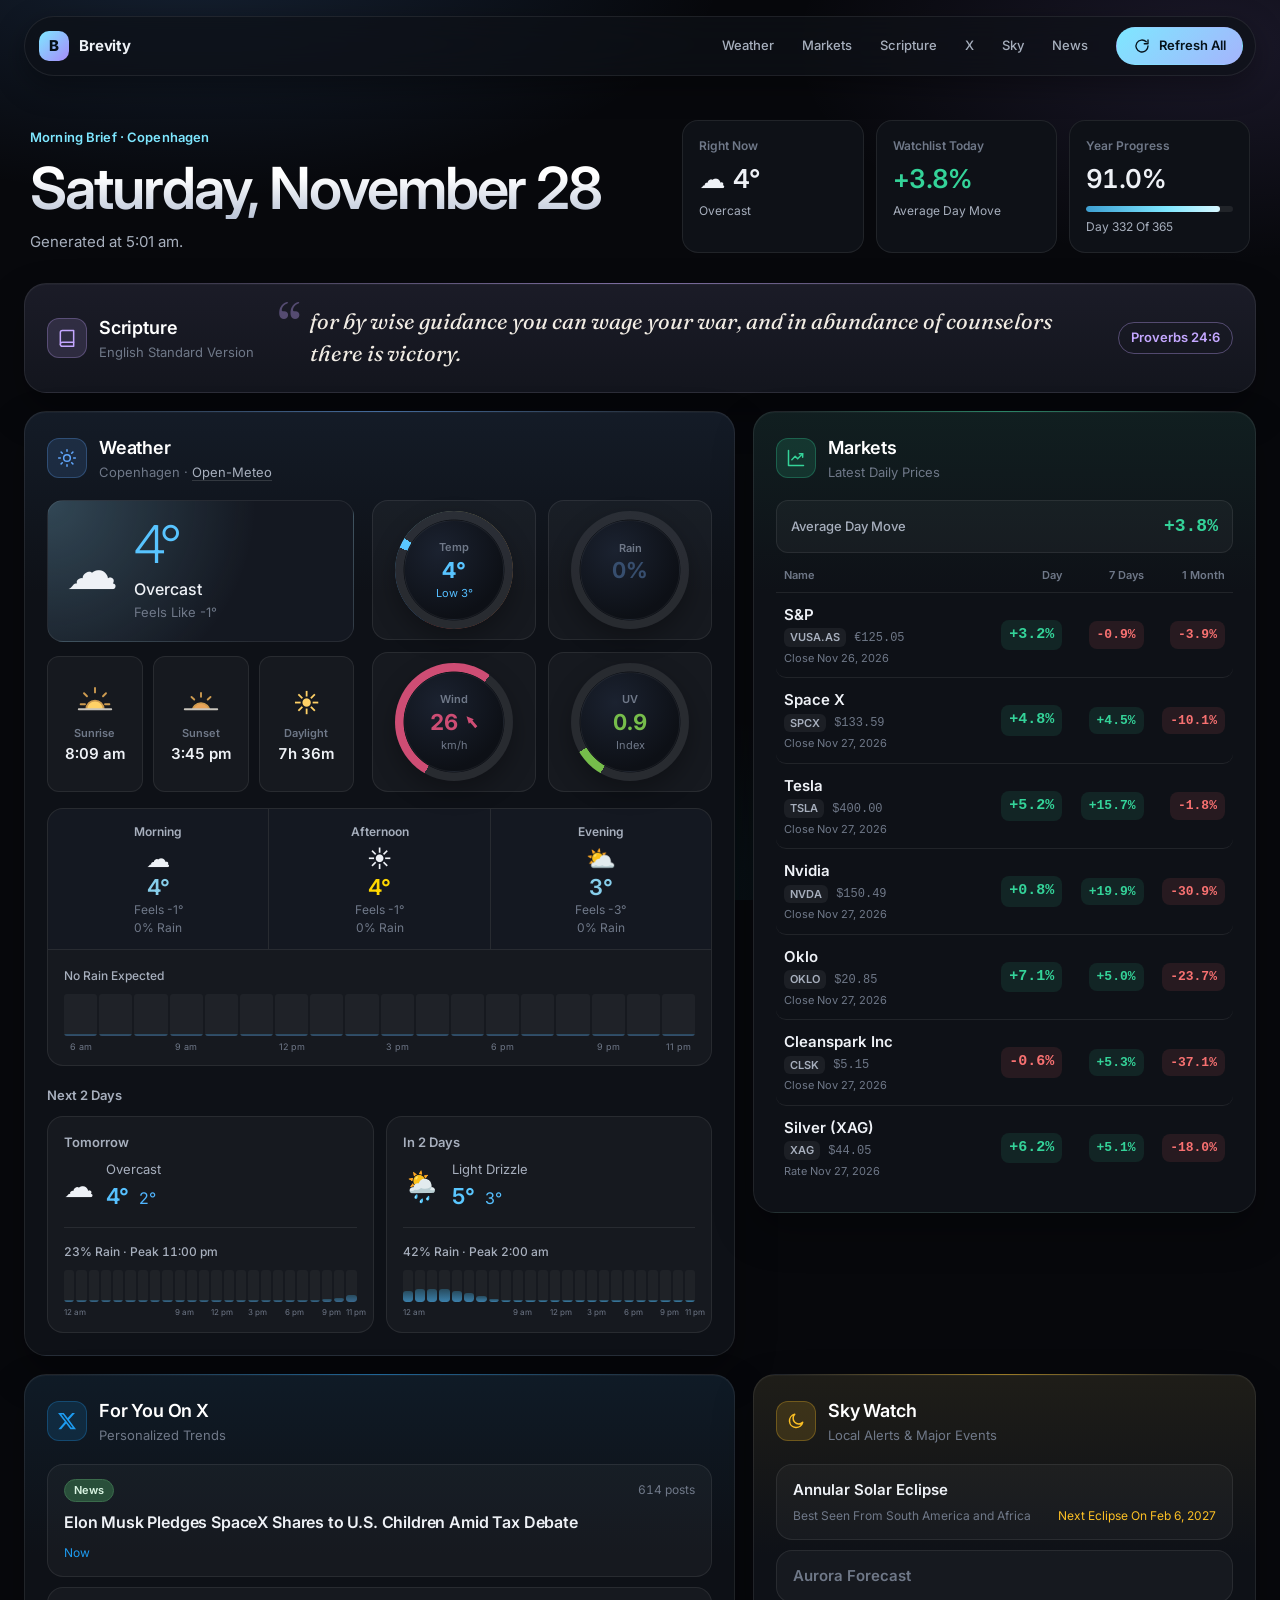
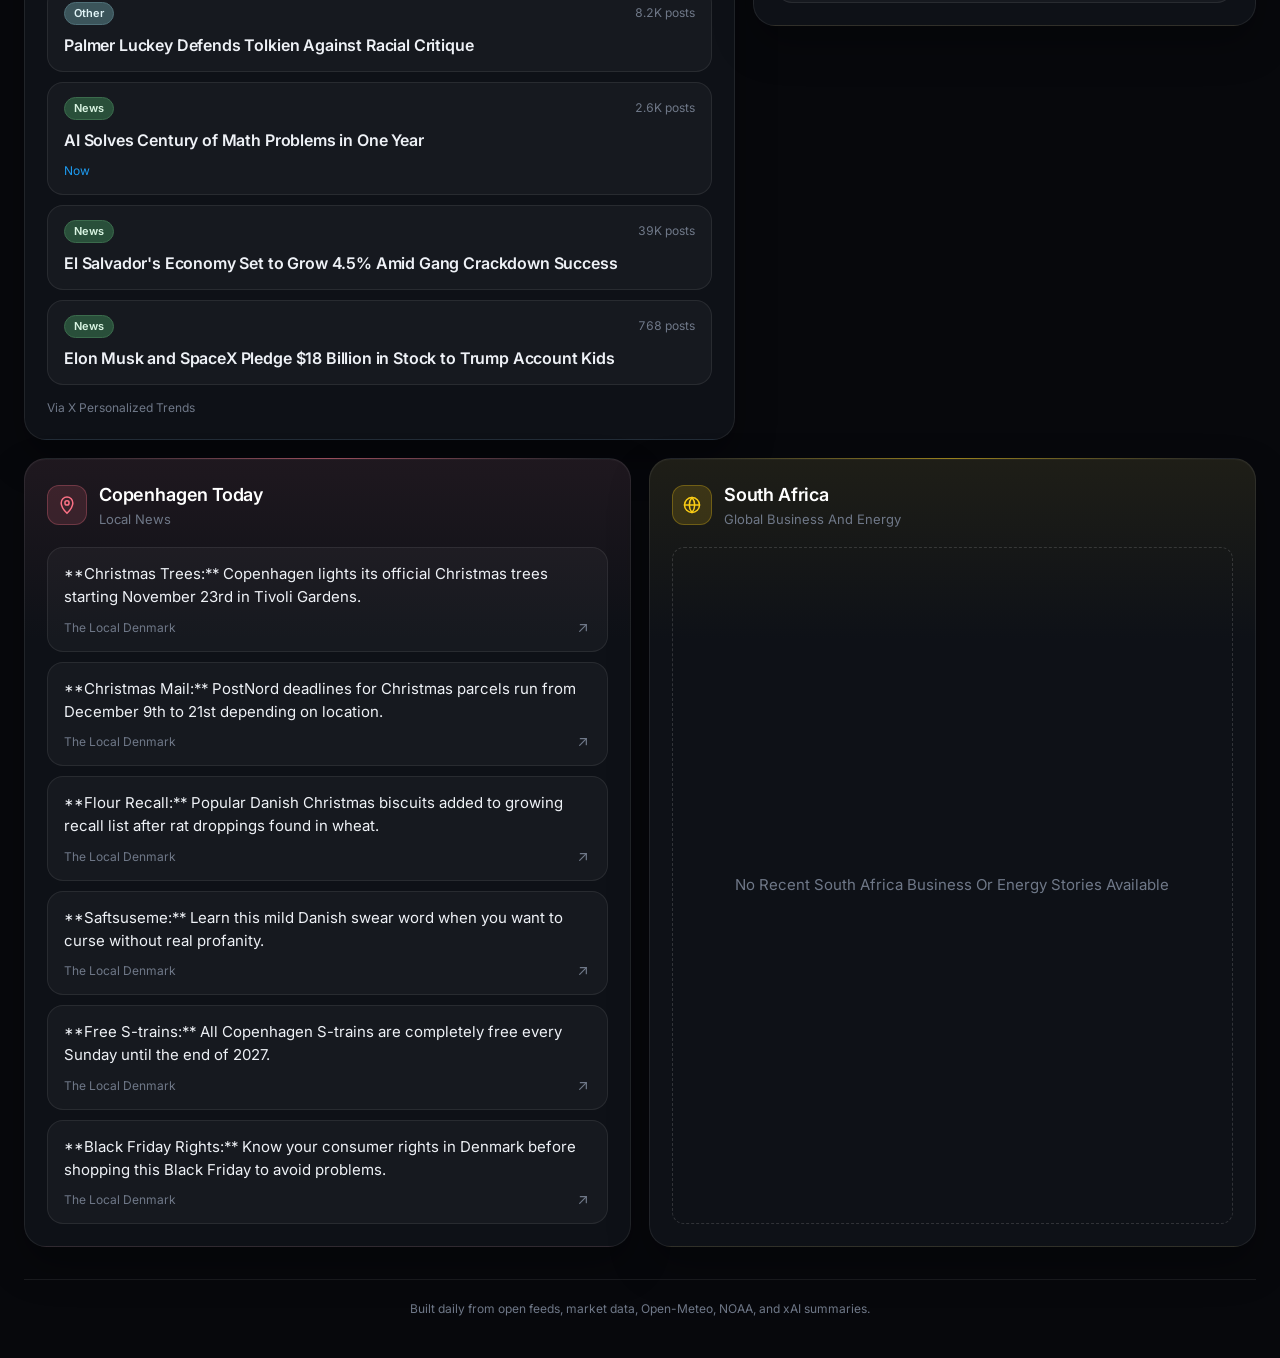
==== commit d56e3152: "Update Brevity content [skip ci]" ====
--- a/index.html
+++ b/index.html
@@ -2,10 +2,10 @@
 <html lang="en"><head>
     <meta charset="UTF-8">
     <meta name="viewport" content="width=device-width, initial-scale=1">
-    <title>Brevity · Friday, November 27</title>
+    <title>Brevity · Saturday, November 28</title>
     <meta name="description" content="Daily morning brief covering weather, markets, X, sky watch, and curated news.">
-    <meta name="brevity-date" content="2026-11-27">
-    <meta name="brevity-generated" content="2026-11-27T05:01:19+01:00" data-clock="5:01 am">
+    <meta name="brevity-date" content="2026-11-28">
+    <meta name="brevity-generated" content="2026-11-28T05:01:42+01:00" data-clock="5:01 am">
     <meta name="color-scheme" content="dark">
     <meta name="theme-color" content="#07080c">
     <link rel="icon" href="resources/favicon.png?v=eclipse" type="image/png">
@@ -47,29 +47,29 @@
         <header class="hero" id="top">
             <div class="hero-copy">
                 <p class="eyebrow">Morning Brief · Copenhagen</p>
-                <h1 class="hero-title">Friday, November 27</h1>
+                <h1 class="hero-title">Saturday, November 28</h1>
                 <p class="hero-sub">Generated at 5:01 am.</p>
             </div>
             <div class="hero-stats">
                 <div class="stat">
                     <span class="stat-label">Right Now</span>
                     <span class="stat-value">
-                        <span>⛅️</span>
-                        <span>1°</span>
+                        <span>☁️</span>
+                        <span>4°</span>
                     </span>
-                    <span class="stat-sub">Partly Cloudy</span>
+                    <span class="stat-sub">Overcast</span>
                 </div>
                 <div class="stat">
                     <span class="stat-label">Watchlist Today</span>
-                    <span class="stat-value red">-0.0%</span>
+                    <span class="stat-value green">+3.8%</span>
                     <span class="stat-sub">Average Day Move</span>
                 </div>
                 <div class="stat">
                     <span class="stat-label">Year Progress</span>
-                    <span class="stat-value">90.7%</span>
+                    <span class="stat-value">91.0%</span>
                     <span class="progress" aria-hidden="true"><span class="progress-fill"
-                            style="width: 90.7%;"></span></span>
-                    <span class="stat-sub">Day 331 Of 365</span>
+                            style="width: 91.0%;"></span></span>
+                    <span class="stat-sub">Day 332 Of 365</span>
                 </div>
             </div>
         </header>
@@ -90,10 +90,10 @@
 </header>
                 <div class="panel-body">
                     <figure class="verse">
-                        <blockquote class="verse-text">then your barns will be filled with plenty, and your vats will be bursting with wine.</blockquote>
+                        <blockquote class="verse-text">for by wise guidance you can wage your war, and in abundance of counselors there is victory.</blockquote>
                         <figcaption class="verse-caption">
-                            <a class="verse-ref" href="https://www.biblegateway.com/passage/?search=Proverbs%203%3A10&amp;version=ESV" target="_blank"
-                                rel="noopener noreferrer">Proverbs 3:10</a>
+                            <a class="verse-ref" href="https://www.biblegateway.com/passage/?search=Proverbs%2024%3A6&amp;version=ESV" target="_blank"
+                                rel="noopener noreferrer">Proverbs 24:6</a>
                         </figcaption>
                     </figure>
                 </div>
@@ -119,12 +119,12 @@
                         <div class="weather-now-column">
                             <div class="weather-now-card"
                                 style="--now-color: #87CEEB;">
-                                <div class="weather-hero-icon">⛅️
+                                <div class="weather-hero-icon">☁️
                                 </div>
                                 <div class="weather-now-copy">
-                                    <div class="weather-now-temp" style="color: #58c4ff;">1°</div>
-                                    <div class="weather-now-condition">Partly Cloudy</div>
-                                    <div class="weather-now-feels">Feels Like -3°</div>
+                                    <div class="weather-now-temp" style="color: #58c4ff;">4°</div>
+                                    <div class="weather-now-condition">Overcast</div>
+                                    <div class="weather-now-feels">Feels Like -1°</div>
                                 </div>
                             </div>
 
@@ -152,7 +152,7 @@
                                             stroke-linecap="round" />
                                     </svg>
                                     <span class="sun-event-label">Sunrise</span>
-                                    <span class="sun-event-time">8:07 am</span>
+                                    <span class="sun-event-time">8:09 am</span>
                                 </div>
                                 <div class="sun-event">
                                     <svg class="sun-event-icon" viewBox="0 0 32 32" aria-hidden="true"
@@ -175,11 +175,11 @@
                                             stroke-linecap="round" />
                                     </svg>
                                     <span class="sun-event-label">Sunset</span>
-                                    <span class="sun-event-time">3:46 pm</span>
+                                    <span class="sun-event-time">3:45 pm</span>
                                 </div>
                                 <div class="sun-event sun-daylight">
                                     <span class="sun-event-label">Daylight</span>
-                                    <span class="sun-event-time">7h 39m</span>
+                                    <span class="sun-event-time">7h 36m</span>
                                 </div>
                             </div>
                         </div>
@@ -187,31 +187,31 @@
                         <div class="dial-row">
                             <div class="dial-card">
                                 <div class="dial dial-temp"
-                                    style="--start: 17.1; --end: 25.7; --accent: #58c4ff;">
+                                    style="--start: 22.9; --end: 25.7; --accent: #58c4ff;">
                                     <div class="dial-face">
                                         <div class="dial-label">Temp</div>
                                         <div class="dial-value" style="color: #58c4ff;">4°</div>
-                                        <div class="dial-sub" style="color: #50b4ff;">Low 1°</div>
+                                        <div class="dial-sub" style="color: #55beff;">Low 3°</div>
                                     </div>
                                 </div>
                             </div>
                             <div class="dial-card">
                                 <div class="dial"
-                                    style="--progress: 12.0; --accent: #385c7f;">
+                                    style="--progress: 0.0; --accent: #374e6e;">
                                     <div class="dial-face">
                                         <div class="dial-label">Rain</div>
-                                        <div class="dial-value" style="color: #385c7f;">12%</div>
-                                        <div class="dial-sub">7:00 pm</div>
+                                        <div class="dial-value" style="color: #374e6e;">0%</div>
+                                        <div class="dial-sub"></div>
                                     </div>
                                 </div>
                             </div>
                             <div class="dial-card">
                                 <div class="dial"
-                                    style="--progress: 46.0; --accent: #bf3b82;">
+                                    style="--progress: 52.0; --accent: #ce4d74;">
                                     <div class="dial-face">
                                         <div class="dial-label">Wind</div>
-                                        <div class="dial-value" style="color: #bf3b82;">23<span class="wind-arrow"
-                                                style="--wind-dir: 79;" aria-hidden="true"><svg
+                                        <div class="dial-value" style="color: #ce4d74;">26<span class="wind-arrow"
+                                                style="--wind-dir: 138;" aria-hidden="true"><svg
                                                     viewBox="0 0 26 14" focusable="false">
                                                     <path d="M1 4.6h12.2V1.6L24.8 7 13.2 12.4V9.4H1z" />
                                                 </svg></span></div>
@@ -221,10 +221,10 @@
                             </div>
                             <div class="dial-card">
                                 <div class="dial"
-                                    style="--progress: 7.7; --accent: #74bc4b;">
+                                    style="--progress: 8.2; --accent: #76bd4b;">
                                     <div class="dial-face">
                                         <div class="dial-label">UV</div>
-                                        <div class="dial-value" style="color: #74bc4b;">0.8</div>
+                                        <div class="dial-value" style="color: #76bd4b;">0.9</div>
                                         <div class="dial-sub">Index</div>
                                     </div>
                                 </div>
@@ -236,32 +236,32 @@
                         <div class="period-grid">
                             <div class="period-card">
                                 <div class="period-label">Morning</div>
-                                <div class="period-icon">⛅️</div>
-                                <div class="period-temp" 
-                                    style="color: #87CEEB;" >2°</div>
-                                <div class="period-feels">Feels -3°</div>
-                                <div class="period-rain">0% Rain</div>
-                            </div>
-                            <div class="period-card">
-                                <div class="period-label">Afternoon</div>
                                 <div class="period-icon">☁️</div>
                                 <div class="period-temp" 
                                     style="color: #87CEEB;" >4°</div>
-                                <div class="period-feels">Feels 0°</div>
-                                <div class="period-rain">6% Rain</div>
+                                <div class="period-feels">Feels -1°</div>
+                                <div class="period-rain">0% Rain</div>
+                            </div>
+                            <div class="period-card">
+                                <div class="period-label">Afternoon</div>
+                                <div class="period-icon">☀️</div>
+                                <div class="period-temp" 
+                                    style="color: #FFD700;" >4°</div>
+                                <div class="period-feels">Feels -1°</div>
+                                <div class="period-rain">0% Rain</div>
                             </div>
                             <div class="period-card">
                                 <div class="period-label">Evening</div>
-                                <div class="period-icon">☁️</div>
+                                <div class="period-icon">⛅️</div>
                                 <div class="period-temp" 
                                     style="color: #87CEEB;" >3°</div>
-                                <div class="period-feels">Feels -1°</div>
-                                <div class="period-rain">12% Rain</div>
+                                <div class="period-feels">Feels -3°</div>
+                                <div class="period-rain">0% Rain</div>
                             </div>
                         </div>
-                        <div class="rain-timeline" style="--rain-color: #385c7f;">
+                        <div class="rain-timeline" style="--rain-color: #374e6e;">
     <div class="rain-timeline-head">
-        <span class="rain-timeline-peak">Rain Peak 7:00 pm</span>
+        <span class="rain-timeline-peak">No Rain Expected</span>
     </div>
     <div class="rain-timeline-track" aria-hidden="true">
         <div class="rain-bar" style="--rain: 0;"
@@ -291,26 +291,26 @@
         <div class="rain-bar" style="--rain: 0;"
             title="2:00 pm · 0%"><span
                 class="rain-bar-fill"></span></div>
-        <div class="rain-bar" style="--rain: 1;"
-            title="3:00 pm · 1%"><span
-                class="rain-bar-fill"></span></div>
-        <div class="rain-bar" style="--rain: 2;"
-            title="4:00 pm · 2%"><span
-                class="rain-bar-fill"></span></div>
-        <div class="rain-bar" style="--rain: 6;"
-            title="5:00 pm · 6%"><span
-                class="rain-bar-fill"></span></div>
-        <div class="rain-bar" style="--rain: 10;"
-            title="6:00 pm · 10%"><span
-                class="rain-bar-fill"></span></div>
-        <div class="rain-bar" style="--rain: 12;"
-            title="7:00 pm · 12%"><span
-                class="rain-bar-fill"></span></div>
-        <div class="rain-bar" style="--rain: 9;"
-            title="8:00 pm · 9%"><span
-                class="rain-bar-fill"></span></div>
-        <div class="rain-bar" style="--rain: 4;"
-            title="9:00 pm · 4%"><span
+        <div class="rain-bar" style="--rain: 0;"
+            title="3:00 pm · 0%"><span
+                class="rain-bar-fill"></span></div>
+        <div class="rain-bar" style="--rain: 0;"
+            title="4:00 pm · 0%"><span
+                class="rain-bar-fill"></span></div>
+        <div class="rain-bar" style="--rain: 0;"
+            title="5:00 pm · 0%"><span
+                class="rain-bar-fill"></span></div>
+        <div class="rain-bar" style="--rain: 0;"
+            title="6:00 pm · 0%"><span
+                class="rain-bar-fill"></span></div>
+        <div class="rain-bar" style="--rain: 0;"
+            title="7:00 pm · 0%"><span
+                class="rain-bar-fill"></span></div>
+        <div class="rain-bar" style="--rain: 0;"
+            title="8:00 pm · 0%"><span
+                class="rain-bar-fill"></span></div>
+        <div class="rain-bar" style="--rain: 0;"
+            title="9:00 pm · 0%"><span
                 class="rain-bar-fill"></span></div>
         <div class="rain-bar" style="--rain: 0;"
             title="10:00 pm · 0%"><span
@@ -351,14 +351,14 @@
                                     <div>
                                         <div class="forecast-condition">Overcast</div>
                                         <div class="forecast-temps">
-                                            <span class="hi" style="color: #58c5ff;">4°</span>
-                                            <span class="lo" style="color: #56c0ff;">3°</span>
+                                            <span class="hi" style="color: #57c1ff;">4°</span>
+                                            <span class="lo" style="color: #51b6ff;">2°</span>
                                         </div>
                                     </div>
                                 </div>
-                                <div class="rain-timeline compact" style="--rain-color: #374e6e;">
+                                <div class="rain-timeline compact" style="--rain-color: #39698f;">
     <div class="rain-timeline-head">
-        <span class="rain-timeline-peak">0% Rain</span>
+        <span class="rain-timeline-peak">23% Rain · Peak 11:00 pm</span>
     </div>
     <div class="rain-timeline-track" aria-hidden="true">
         <div class="rain-bar" style="--rain: 0;"
@@ -403,35 +403,35 @@
         <div class="rain-bar" style="--rain: 0;"
             title="1:00 pm · 0%"><span
                 class="rain-bar-fill"></span></div>
-        <div class="rain-bar" style="--rain: 0;"
-            title="2:00 pm · 0%"><span
-                class="rain-bar-fill"></span></div>
-        <div class="rain-bar" style="--rain: 0;"
-            title="3:00 pm · 0%"><span
-                class="rain-bar-fill"></span></div>
-        <div class="rain-bar" style="--rain: 0;"
-            title="4:00 pm · 0%"><span
-                class="rain-bar-fill"></span></div>
-        <div class="rain-bar" style="--rain: 0;"
-            title="5:00 pm · 0%"><span
-                class="rain-bar-fill"></span></div>
-        <div class="rain-bar" style="--rain: 0;"
-            title="6:00 pm · 0%"><span
-                class="rain-bar-fill"></span></div>
-        <div class="rain-bar" style="--rain: 0;"
-            title="7:00 pm · 0%"><span
-                class="rain-bar-fill"></span></div>
-        <div class="rain-bar" style="--rain: 0;"
-            title="8:00 pm · 0%"><span
-                class="rain-bar-fill"></span></div>
-        <div class="rain-bar" style="--rain: 0;"
-            title="9:00 pm · 0%"><span
-                class="rain-bar-fill"></span></div>
-        <div class="rain-bar" style="--rain: 0;"
-            title="10:00 pm · 0%"><span
-                class="rain-bar-fill"></span></div>
-        <div class="rain-bar" style="--rain: 0;"
-            title="11:00 pm · 0%"><span
+        <div class="rain-bar" style="--rain: 1;"
+            title="2:00 pm · 1%"><span
+                class="rain-bar-fill"></span></div>
+        <div class="rain-bar" style="--rain: 1;"
+            title="3:00 pm · 1%"><span
+                class="rain-bar-fill"></span></div>
+        <div class="rain-bar" style="--rain: 2;"
+            title="4:00 pm · 2%"><span
+                class="rain-bar-fill"></span></div>
+        <div class="rain-bar" style="--rain: 2;"
+            title="5:00 pm · 2%"><span
+                class="rain-bar-fill"></span></div>
+        <div class="rain-bar" style="--rain: 3;"
+            title="6:00 pm · 3%"><span
+                class="rain-bar-fill"></span></div>
+        <div class="rain-bar" style="--rain: 4;"
+            title="7:00 pm · 4%"><span
+                class="rain-bar-fill"></span></div>
+        <div class="rain-bar" style="--rain: 6;"
+            title="8:00 pm · 6%"><span
+                class="rain-bar-fill"></span></div>
+        <div class="rain-bar" style="--rain: 9;"
+            title="9:00 pm · 9%"><span
+                class="rain-bar-fill"></span></div>
+        <div class="rain-bar" style="--rain: 14;"
+            title="10:00 pm · 14%"><span
+                class="rain-bar-fill"></span></div>
+        <div class="rain-bar" style="--rain: 23;"
+            title="11:00 pm · 23%"><span
                 class="rain-bar-fill"></span></div>
     </div>
     <div class="rain-timeline-labels">
@@ -469,51 +469,51 @@
                                     <div>
                                         <div class="forecast-condition">Light Drizzle</div>
                                         <div class="forecast-temps">
-                                            <span class="hi" style="color: #56c1ff;">3°</span>
-                                            <span class="lo" style="color: #53b9ff;">2°</span>
+                                            <span class="hi" style="color: #5ac7ff;">5°</span>
+                                            <span class="lo" style="color: #56c0ff;">3°</span>
                                         </div>
                                     </div>
                                 </div>
-                                <div class="rain-timeline compact" style="--rain-color: #3a749c;">
+                                <div class="rain-timeline compact" style="--rain-color: #3b80ab;">
     <div class="rain-timeline-head">
-        <span class="rain-timeline-peak">32% Rain · Peak 11:00 pm</span>
+        <span class="rain-timeline-peak">42% Rain · Peak 2:00 am</span>
     </div>
     <div class="rain-timeline-track" aria-hidden="true">
-        <div class="rain-bar" style="--rain: 0;"
-            title="12:00 am · 0%"><span
-                class="rain-bar-fill"></span></div>
-        <div class="rain-bar" style="--rain: 0;"
-            title="1:00 am · 0%"><span
-                class="rain-bar-fill"></span></div>
-        <div class="rain-bar" style="--rain: 0;"
-            title="2:00 am · 0%"><span
-                class="rain-bar-fill"></span></div>
-        <div class="rain-bar" style="--rain: 0;"
-            title="3:00 am · 0%"><span
-                class="rain-bar-fill"></span></div>
-        <div class="rain-bar" style="--rain: 0;"
-            title="4:00 am · 0%"><span
-                class="rain-bar-fill"></span></div>
-        <div class="rain-bar" style="--rain: 0;"
-            title="5:00 am · 0%"><span
-                class="rain-bar-fill"></span></div>
-        <div class="rain-bar" style="--rain: 0;"
-            title="6:00 am · 0%"><span
-                class="rain-bar-fill"></span></div>
-        <div class="rain-bar" style="--rain: 0;"
-            title="7:00 am · 0%"><span
-                class="rain-bar-fill"></span></div>
-        <div class="rain-bar" style="--rain: 0;"
-            title="8:00 am · 0%"><span
-                class="rain-bar-fill"></span></div>
-        <div class="rain-bar" style="--rain: 0;"
-            title="9:00 am · 0%"><span
-                class="rain-bar-fill"></span></div>
-        <div class="rain-bar" style="--rain: 0;"
-            title="10:00 am · 0%"><span
-                class="rain-bar-fill"></span></div>
-        <div class="rain-bar" style="--rain: 0;"
-            title="11:00 am · 0%"><span
+        <div class="rain-bar" style="--rain: 34;"
+            title="12:00 am · 34%"><span
+                class="rain-bar-fill"></span></div>
+        <div class="rain-bar" style="--rain: 41;"
+            title="1:00 am · 41%"><span
+                class="rain-bar-fill"></span></div>
+        <div class="rain-bar" style="--rain: 42;"
+            title="2:00 am · 42%"><span
+                class="rain-bar-fill"></span></div>
+        <div class="rain-bar" style="--rain: 40;"
+            title="3:00 am · 40%"><span
+                class="rain-bar-fill"></span></div>
+        <div class="rain-bar" style="--rain: 35;"
+            title="4:00 am · 35%"><span
+                class="rain-bar-fill"></span></div>
+        <div class="rain-bar" style="--rain: 27;"
+            title="5:00 am · 27%"><span
+                class="rain-bar-fill"></span></div>
+        <div class="rain-bar" style="--rain: 18;"
+            title="6:00 am · 18%"><span
+                class="rain-bar-fill"></span></div>
+        <div class="rain-bar" style="--rain: 10;"
+            title="7:00 am · 10%"><span
+                class="rain-bar-fill"></span></div>
+        <div class="rain-bar" style="--rain: 6;"
+            title="8:00 am · 6%"><span
+                class="rain-bar-fill"></span></div>
+        <div class="rain-bar" style="--rain: 4;"
+            title="9:00 am · 4%"><span
+                class="rain-bar-fill"></span></div>
+        <div class="rain-bar" style="--rain: 2;"
+            title="10:00 am · 2%"><span
+                class="rain-bar-fill"></span></div>
+        <div class="rain-bar" style="--rain: 1;"
+            title="11:00 am · 1%"><span
                 class="rain-bar-fill"></span></div>
         <div class="rain-bar" style="--rain: 0;"
             title="12:00 pm · 0%"><span
@@ -521,35 +521,35 @@
         <div class="rain-bar" style="--rain: 0;"
             title="1:00 pm · 0%"><span
                 class="rain-bar-fill"></span></div>
-        <div class="rain-bar" style="--rain: 1;"
-            title="2:00 pm · 1%"><span
-                class="rain-bar-fill"></span></div>
-        <div class="rain-bar" style="--rain: 2;"
-            title="3:00 pm · 2%"><span
-                class="rain-bar-fill"></span></div>
-        <div class="rain-bar" style="--rain: 4;"
-            title="4:00 pm · 4%"><span
-                class="rain-bar-fill"></span></div>
-        <div class="rain-bar" style="--rain: 6;"
-            title="5:00 pm · 6%"><span
-                class="rain-bar-fill"></span></div>
-        <div class="rain-bar" style="--rain: 7;"
-            title="6:00 pm · 7%"><span
-                class="rain-bar-fill"></span></div>
-        <div class="rain-bar" style="--rain: 10;"
-            title="7:00 pm · 10%"><span
-                class="rain-bar-fill"></span></div>
-        <div class="rain-bar" style="--rain: 13;"
-            title="8:00 pm · 13%"><span
-                class="rain-bar-fill"></span></div>
-        <div class="rain-bar" style="--rain: 17;"
-            title="9:00 pm · 17%"><span
-                class="rain-bar-fill"></span></div>
-        <div class="rain-bar" style="--rain: 22;"
-            title="10:00 pm · 22%"><span
-                class="rain-bar-fill"></span></div>
-        <div class="rain-bar" style="--rain: 32;"
-            title="11:00 pm · 32%"><span
+        <div class="rain-bar" style="--rain: 0;"
+            title="2:00 pm · 0%"><span
+                class="rain-bar-fill"></span></div>
+        <div class="rain-bar" style="--rain: 0;"
+            title="3:00 pm · 0%"><span
+                class="rain-bar-fill"></span></div>
+        <div class="rain-bar" style="--rain: 0;"
+            title="4:00 pm · 0%"><span
+                class="rain-bar-fill"></span></div>
+        <div class="rain-bar" style="--rain: 0;"
+            title="5:00 pm · 0%"><span
+                class="rain-bar-fill"></span></div>
+        <div class="rain-bar" style="--rain: 0;"
+            title="6:00 pm · 0%"><span
+                class="rain-bar-fill"></span></div>
+        <div class="rain-bar" style="--rain: 0;"
+            title="7:00 pm · 0%"><span
+                class="rain-bar-fill"></span></div>
+        <div class="rain-bar" style="--rain: 0;"
+            title="8:00 pm · 0%"><span
+                class="rain-bar-fill"></span></div>
+        <div class="rain-bar" style="--rain: 0;"
+            title="9:00 pm · 0%"><span
+                class="rain-bar-fill"></span></div>
+        <div class="rain-bar" style="--rain: 0;"
+            title="10:00 pm · 0%"><span
+                class="rain-bar-fill"></span></div>
+        <div class="rain-bar" style="--rain: 0;"
+            title="11:00 pm · 0%"><span
                 class="rain-bar-fill"></span></div>
     </div>
     <div class="rain-timeline-labels">
@@ -603,7 +603,7 @@
                     <div class="panel-body">
                         <div class="market-summary">
                             <span class="market-summary-label">Average Day Move</span>
-                            <span class="avg-pill red">-0.0%</span>
+                            <span class="avg-pill green">+3.8%</span>
                         </div>
                         <div class="stock-list">
                             <div class="stock-row stock-header">
@@ -620,14 +620,14 @@
                                             title="Vanguard S&amp;P 500 UCITS ETF" target="_blank"
                                             rel="noopener noreferrer">S&amp;P</a></div>
                                     <div class="stock-sub"><span class="stock-symbol">VUSA.AS</span>
-                                        <span class="stock-price">€121.16</span>
-                                    </div>
-                                    <div class="stock-as-of">Close Nov 25, 2026</div>
+                                        <span class="stock-price">€125.05</span>
+                                    </div>
+                                    <div class="stock-as-of">Close Nov 26, 2026</div>
                                 </div>
                                 <div class="stock-metrics">
-                                    <div class="stock-change stock-change-day red">-2.1%</div>
-                                    <div class="stock-change red">-4.2%</div>
-                                    <div class="stock-change red">-6.5%</div>
+                                    <div class="stock-change stock-change-day green">+3.2%</div>
+                                    <div class="stock-change red">-0.9%</div>
+                                    <div class="stock-change red">-3.9%</div>
                                 </div>
                             </div>
                             <div class="stock-row">
@@ -636,14 +636,14 @@
                                             title="Space Exploration Technologies Corp." target="_blank"
                                             rel="noopener noreferrer">Space X</a></div>
                                     <div class="stock-sub"><span class="stock-symbol">SPCX</span>
-                                        <span class="stock-price">$127.44</span>
-                                    </div>
-                                    <div class="stock-as-of">Close Nov 25, 2026</div>
+                                        <span class="stock-price">$133.59</span>
+                                    </div>
+                                    <div class="stock-as-of">Close Nov 27, 2026</div>
                                 </div>
                                 <div class="stock-metrics">
-                                    <div class="stock-change stock-change-day green">+1.3%</div>
-                                    <div class="stock-change red">-11.2%</div>
-                                    <div class="stock-change red">-13.6%</div>
+                                    <div class="stock-change stock-change-day green">+4.8%</div>
+                                    <div class="stock-change green">+4.5%</div>
+                                    <div class="stock-change red">-10.1%</div>
                                 </div>
                             </div>
                             <div class="stock-row">
@@ -652,14 +652,14 @@
                                             title="Tesla, Inc." target="_blank"
                                             rel="noopener noreferrer">Tesla</a></div>
                                     <div class="stock-sub"><span class="stock-symbol">TSLA</span>
-                                        <span class="stock-price">$380.14</span>
-                                    </div>
-                                    <div class="stock-as-of">Close Nov 25, 2026</div>
+                                        <span class="stock-price">$400.00</span>
+                                    </div>
+                                    <div class="stock-as-of">Close Nov 27, 2026</div>
                                 </div>
                                 <div class="stock-metrics">
-                                    <div class="stock-change stock-change-day red">-1.2%</div>
-                                    <div class="stock-change red">-0.9%</div>
-                                    <div class="stock-change green">+2.1%</div>
+                                    <div class="stock-change stock-change-day green">+5.2%</div>
+                                    <div class="stock-change green">+15.7%</div>
+                                    <div class="stock-change red">-1.8%</div>
                                 </div>
                             </div>
                             <div class="stock-row">
@@ -668,14 +668,14 @@
                                             title="NVIDIA Corporation" target="_blank"
                                             rel="noopener noreferrer">Nvidia</a></div>
                                     <div class="stock-sub"><span class="stock-symbol">NVDA</span>
-                                        <span class="stock-price">$149.30</span>
-                                    </div>
-                                    <div class="stock-as-of">Close Nov 25, 2026</div>
+                                        <span class="stock-price">$150.49</span>
+                                    </div>
+                                    <div class="stock-as-of">Close Nov 27, 2026</div>
                                 </div>
                                 <div class="stock-metrics">
-                                    <div class="stock-change stock-change-day red">-3.9%</div>
-                                    <div class="stock-change red">-1.1%</div>
-                                    <div class="stock-change red">-29.2%</div>
+                                    <div class="stock-change stock-change-day green">+0.8%</div>
+                                    <div class="stock-change green">+19.9%</div>
+                                    <div class="stock-change red">-30.9%</div>
                                 </div>
                             </div>
                             <div class="stock-row">
@@ -684,14 +684,14 @@
                                             title="Oklo Inc." target="_blank"
                                             rel="noopener noreferrer">Oklo</a></div>
                                     <div class="stock-sub"><span class="stock-symbol">OKLO</span>
-                                        <span class="stock-price">$19.47</span>
-                                    </div>
-                                    <div class="stock-as-of">Close Nov 25, 2026</div>
+                                        <span class="stock-price">$20.85</span>
+                                    </div>
+                                    <div class="stock-as-of">Close Nov 27, 2026</div>
                                 </div>
                                 <div class="stock-metrics">
-                                    <div class="stock-change stock-change-day green">+1.4%</div>
-                                    <div class="stock-change red">-10.7%</div>
-                                    <div class="stock-change red">-26.1%</div>
+                                    <div class="stock-change stock-change-day green">+7.1%</div>
+                                    <div class="stock-change green">+5.0%</div>
+                                    <div class="stock-change red">-23.7%</div>
                                 </div>
                             </div>
                             <div class="stock-row">
@@ -700,14 +700,14 @@
                                             title="CleanSpark, Inc." target="_blank"
                                             rel="noopener noreferrer">Cleanspark Inc</a></div>
                                     <div class="stock-sub"><span class="stock-symbol">CLSK</span>
-                                        <span class="stock-price">$5.18</span>
-                                    </div>
-                                    <div class="stock-as-of">Close Nov 25, 2026</div>
+                                        <span class="stock-price">$5.15</span>
+                                    </div>
+                                    <div class="stock-as-of">Close Nov 27, 2026</div>
                                 </div>
                                 <div class="stock-metrics">
-                                    <div class="stock-change stock-change-day green">+1.3%</div>
-                                    <div class="stock-change red">-16.6%</div>
-                                    <div class="stock-change red">-34.3%</div>
+                                    <div class="stock-change stock-change-day red">-0.6%</div>
+                                    <div class="stock-change green">+5.3%</div>
+                                    <div class="stock-change red">-37.1%</div>
                                 </div>
                             </div>
                             <div class="stock-row">
@@ -716,14 +716,14 @@
                                             title="Silver Spot (USD) · Currency API Reference Rate" target="_blank"
                                             rel="noopener noreferrer">Silver (XAG)</a></div>
                                     <div class="stock-sub"><span class="stock-symbol">XAG</span>
-                                        <span class="stock-price">$41.48</span>
-                                    </div>
-                                    <div class="stock-as-of">Rate Nov 26, 2026</div>
+                                        <span class="stock-price">$44.05</span>
+                                    </div>
+                                    <div class="stock-as-of">Rate Nov 27, 2026</div>
                                 </div>
                                 <div class="stock-metrics">
-                                    <div class="stock-change stock-change-day green">+3.0%</div>
-                                    <div class="stock-change red">-8.5%</div>
-                                    <div class="stock-change red">-23.3%</div>
+                                    <div class="stock-change stock-change-day green">+6.2%</div>
+                                    <div class="stock-change green">+5.1%</div>
+                                    <div class="stock-change red">-18.0%</div>
                                 </div>
                             </div>
                         </div>
@@ -751,43 +751,49 @@
                     <div class="x-list">
                         <article class="x-card">
                             <div class="x-card-top">
-                                <span class="chip" style="--kw-bg: #3b545a; --kw-border: #4f6f77; --kw-text: #e0f3f6;">Entertainment</span>
-                                <span class="x-volume">35K posts</span>
-                            </div>
-                            <h3 class="x-card-title"><a class="stretched-link" href="https://x.com/search?q=Modders%20Unlock%2060%20FPS&amp;src=typed_query" target="_blank"
-                                    rel="noopener noreferrer">Modders Unlock 60 FPS in GTA VI on Jailbroken PS5 Days After Launch</a></h3>
+                                <span class="chip" style="--kw-bg: #294f3a; --kw-border: #3b6b4c; --kw-text: #d9f4e2;">News</span>
+                                <span class="x-volume">614 posts</span>
+                            </div>
+                            <h3 class="x-card-title"><a class="stretched-link" href="https://x.com/search?q=Elon%20Musk%20Pledges%20SpaceX&amp;src=typed_query" target="_blank"
+                                    rel="noopener noreferrer">Elon Musk Pledges SpaceX Shares to U.S. Children Amid Tax Debate</a></h3>
+                            <div class="x-card-foot">
+                                <span class="trend-when">Now</span>
+                            </div>
+                        </article>
+                        <article class="x-card">
+                            <div class="x-card-top">
+                                <span class="chip" style="--kw-bg: #3b545a; --kw-border: #4f6f77; --kw-text: #e0f3f6;">Other</span>
+                                <span class="x-volume">8.2K posts</span>
+                            </div>
+                            <h3 class="x-card-title"><a class="stretched-link" href="https://x.com/search?q=Palmer%20Luckey%20Defends%20Tolkien&amp;src=typed_query" target="_blank"
+                                    rel="noopener noreferrer">Palmer Luckey Defends Tolkien Against Racial Critique</a></h3>
                         </article>
                         <article class="x-card">
                             <div class="x-card-top">
                                 <span class="chip" style="--kw-bg: #294f3a; --kw-border: #3b6b4c; --kw-text: #d9f4e2;">News</span>
-                                <span class="x-volume">20K posts</span>
-                            </div>
-                            <h3 class="x-card-title"><a class="stretched-link" href="https://x.com/search?q=Anthropic%20Migrates%20Messages%20API&amp;src=typed_query" target="_blank"
-                                    rel="noopener noreferrer">Anthropic Migrates Messages API to Rust with Claude&#39;s Help, Slashes Resource Use</a></h3>
+                                <span class="x-volume">2.6K posts</span>
+                            </div>
+                            <h3 class="x-card-title"><a class="stretched-link" href="https://x.com/search?q=AI%20Solves%20Century&amp;src=typed_query" target="_blank"
+                                    rel="noopener noreferrer">AI Solves Century of Math Problems in One Year</a></h3>
+                            <div class="x-card-foot">
+                                <span class="trend-when">Now</span>
+                            </div>
                         </article>
                         <article class="x-card">
                             <div class="x-card-top">
                                 <span class="chip" style="--kw-bg: #294f3a; --kw-border: #3b6b4c; --kw-text: #d9f4e2;">News</span>
-                                <span class="x-volume">2.9K posts</span>
-                            </div>
-                            <h3 class="x-card-title"><a class="stretched-link" href="https://x.com/search?q=Tesla%20Registers%20Record%20285&amp;src=typed_query" target="_blank"
-                                    rel="noopener noreferrer">Tesla Registers Record 285 Cybercabs, Fleet Tops 1,841 in Texas</a></h3>
+                                <span class="x-volume">39K posts</span>
+                            </div>
+                            <h3 class="x-card-title"><a class="stretched-link" href="https://x.com/search?q=El%20Salvador%27s%20Economy%20Set&amp;src=typed_query" target="_blank"
+                                    rel="noopener noreferrer">El Salvador&#39;s Economy Set to Grow 4.5% Amid Gang Crackdown Success</a></h3>
                         </article>
                         <article class="x-card">
                             <div class="x-card-top">
                                 <span class="chip" style="--kw-bg: #294f3a; --kw-border: #3b6b4c; --kw-text: #d9f4e2;">News</span>
-                                <span class="x-volume">78K posts</span>
-                            </div>
-                            <h3 class="x-card-title"><a class="stretched-link" href="https://x.com/search?q=Elon%20Musk%20Pledges%20Two&amp;src=typed_query" target="_blank"
-                                    rel="noopener noreferrer">Elon Musk Pledges Two SpaceX Shares to Every U.S. Child</a></h3>
-                        </article>
-                        <article class="x-card">
-                            <div class="x-card-top">
-                                <span class="chip" style="--kw-bg: #294f3a; --kw-border: #3b6b4c; --kw-text: #d9f4e2;">News</span>
-                                <span class="x-volume">30K posts</span>
-                            </div>
-                            <h3 class="x-card-title"><a class="stretched-link" href="https://x.com/search?q=El%20Salvador%27s%20Economy%20Surges&amp;src=typed_query" target="_blank"
-                                    rel="noopener noreferrer">El Salvador&#39;s Economy Surges After Gang Crackdown Success</a></h3>
+                                <span class="x-volume">768 posts</span>
+                            </div>
+                            <h3 class="x-card-title"><a class="stretched-link" href="https://x.com/search?q=Elon%20Musk&amp;src=typed_query" target="_blank"
+                                    rel="noopener noreferrer">Elon Musk and SpaceX Pledge $18 Billion in Stock to Trump Account Kids</a></h3>
                         </article>
                     </div>
                     <p class="panel-note">Via X Personalized Trends</p>
@@ -840,50 +846,50 @@
 </header>
     <div class="panel-body">
         <div class="news-list">
-            <a class="news-item" href="https://cphpost.dk/2026-11-26/news/round-up/najell-recalls-baby-hammock-over-risk-of-legs-coming-loose/" target="_blank" rel="noopener noreferrer">
-                <div class="news-headline">Najell recalls baby hammock over loose legs risk.</div>
+            <a class="news-item" href="https://www.thelocal.dk/20261124/calendar-when-can-you-watch-copenhagen-light-up-its-christmas-trees" target="_blank" rel="noopener noreferrer">
+                <div class="news-headline">**Christmas Trees:** Copenhagen lights its official Christmas trees starting November 23rd in Tivoli Gardens.</div>
                 <div class="news-foot">
-                    <span class="news-source">The Copenhagen Post</span>
+                    <span class="news-source">The Local Denmark</span>
                     <span class="news-arrow"><svg class="icon" viewBox="0 0 24 24" aria-hidden="true" focusable="false"><path d="M7 17L17 7" />
     <path d="M8 7h9v9" /></svg></span>
                 </div>
             </a>
-            <a class="news-item" href="https://cphpost.dk/2026-11-26/global/temu-agrees-to-easier-returns-and-fewer-pressure-tactics-in-eu/" target="_blank" rel="noopener noreferrer">
-                <div class="news-headline">Temu agrees easier EU returns and less pressure tactics.</div>
+            <a class="news-item" href="https://www.thelocal.dk/20241211/what-are-the-deadlines-for-sending-mail-in-denmark-in-time-for-christmas" target="_blank" rel="noopener noreferrer">
+                <div class="news-headline">**Christmas Mail:** PostNord deadlines for Christmas parcels run from December 9th to 21st depending on location.</div>
                 <div class="news-foot">
-                    <span class="news-source">The Copenhagen Post</span>
+                    <span class="news-source">The Local Denmark</span>
                     <span class="news-arrow"><svg class="icon" viewBox="0 0 24 24" aria-hidden="true" focusable="false"><path d="M7 17L17 7" />
     <path d="M8 7h9v9" /></svg></span>
                 </div>
             </a>
-            <a class="news-item" href="https://cphpost.dk/2026-11-26/global/uk-net-migration-falls-to-lowest-level-since-1997/" target="_blank" rel="noopener noreferrer">
-                <div class="news-headline">UK net migration hits lowest level since 1997.</div>
+            <a class="news-item" href="https://www.thelocal.dk/20261127/list-of-recalled-items-grows-in-danish-flour-contamination-case" target="_blank" rel="noopener noreferrer">
+                <div class="news-headline">**Flour Recall:** Popular Danish Christmas biscuits added to growing recall list after rat droppings found in wheat.</div>
                 <div class="news-foot">
-                    <span class="news-source">The Copenhagen Post</span>
+                    <span class="news-source">The Local Denmark</span>
                     <span class="news-arrow"><svg class="icon" viewBox="0 0 24 24" aria-hidden="true" focusable="false"><path d="M7 17L17 7" />
     <path d="M8 7h9v9" /></svg></span>
                 </div>
             </a>
-            <a class="news-item" href="https://cphpost.dk/2026-11-26/news/round-up/denmark-postpones-final-vote-on-2027-state-budget/" target="_blank" rel="noopener noreferrer">
-                <div class="news-headline">Denmark postpones final 2027 state budget vote.</div>
+            <a class="news-item" href="https://www.thelocal.dk/20261127/danish-word-of-the-day-saftsuseme" target="_blank" rel="noopener noreferrer">
+                <div class="news-headline">**Saftsuseme:** Learn this mild Danish swear word when you want to curse without real profanity.</div>
                 <div class="news-foot">
-                    <span class="news-source">The Copenhagen Post</span>
+                    <span class="news-source">The Local Denmark</span>
                     <span class="news-arrow"><svg class="icon" viewBox="0 0 24 24" aria-hidden="true" focusable="false"><path d="M7 17L17 7" />
     <path d="M8 7h9v9" /></svg></span>
                 </div>
             </a>
-            <a class="news-item" href="https://cphpost.dk/2026-11-26/news/round-up/denmark-demands-all-eu-countries-help-finance-ukraine-loan/" target="_blank" rel="noopener noreferrer">
-                <div class="news-headline">Denmark demands all EU countries finance Ukraine loan.</div>
+            <a class="news-item" href="https://www.thelocal.dk/20261127/s-trains-in-copenhagen-free-every-sunday-until-2027" target="_blank" rel="noopener noreferrer">
+                <div class="news-headline">**Free S-trains:** All Copenhagen S-trains are completely free every Sunday until the end of 2027.</div>
                 <div class="news-foot">
-                    <span class="news-source">The Copenhagen Post</span>
+                    <span class="news-source">The Local Denmark</span>
                     <span class="news-arrow"><svg class="icon" viewBox="0 0 24 24" aria-hidden="true" focusable="false"><path d="M7 17L17 7" />
     <path d="M8 7h9v9" /></svg></span>
                 </div>
             </a>
-            <a class="news-item" href="https://cphpost.dk/2026-11-26/news/round-up/dansk-industri-warns-pension-expansion-could-hurt-rural-employers/" target="_blank" rel="noopener noreferrer">
-                <div class="news-headline">Dansk Industri warns pension expansion hurts rural employers.</div>
+            <a class="news-item" href="https://www.thelocal.dk/20261117/black-week-know-your-consumer-rights-when-shopping-in-denmark" target="_blank" rel="noopener noreferrer">
+                <div class="news-headline">**Black Friday Rights:** Know your consumer rights in Denmark before shopping this Black Friday to avoid problems.</div>
                 <div class="news-foot">
-                    <span class="news-source">The Copenhagen Post</span>
+                    <span class="news-source">The Local Denmark</span>
                     <span class="news-arrow"><svg class="icon" viewBox="0 0 24 24" aria-hidden="true" focusable="false"><path d="M7 17L17 7" />
     <path d="M8 7h9v9" /></svg></span>
                 </div>
